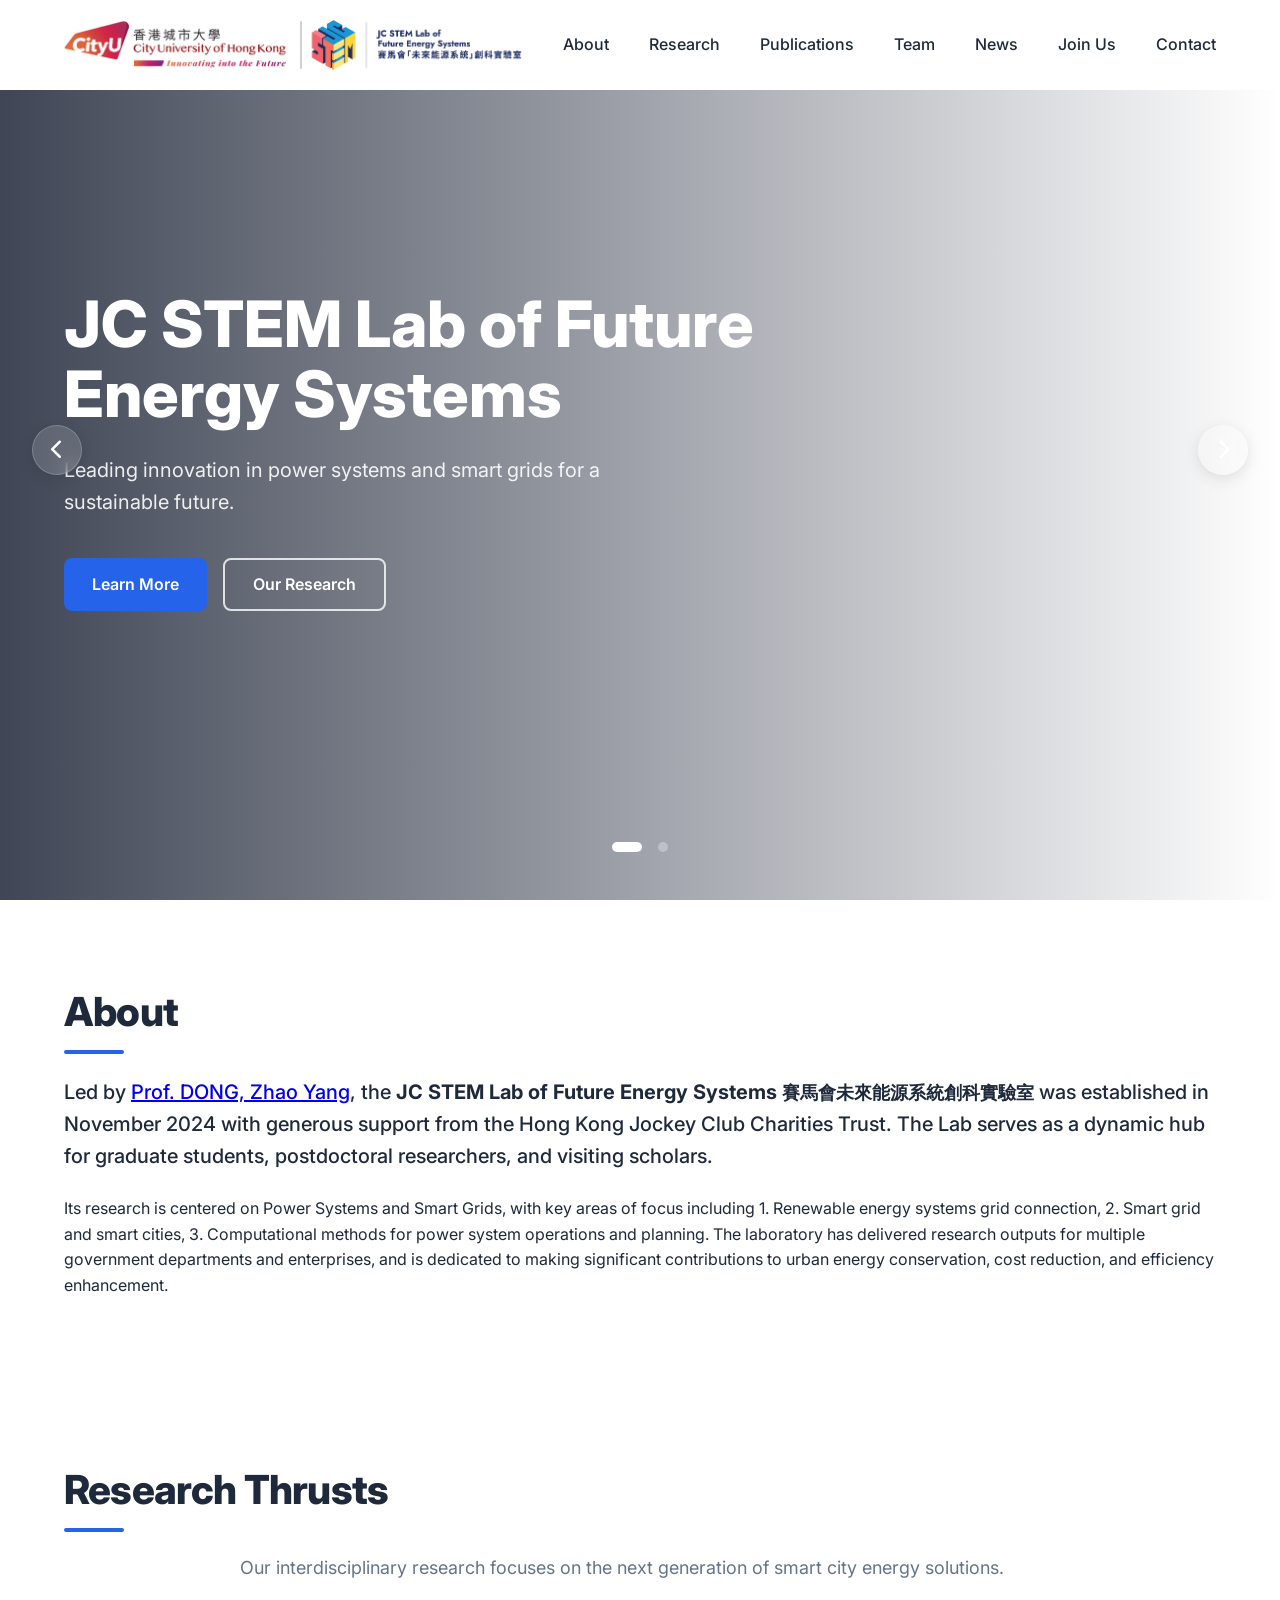
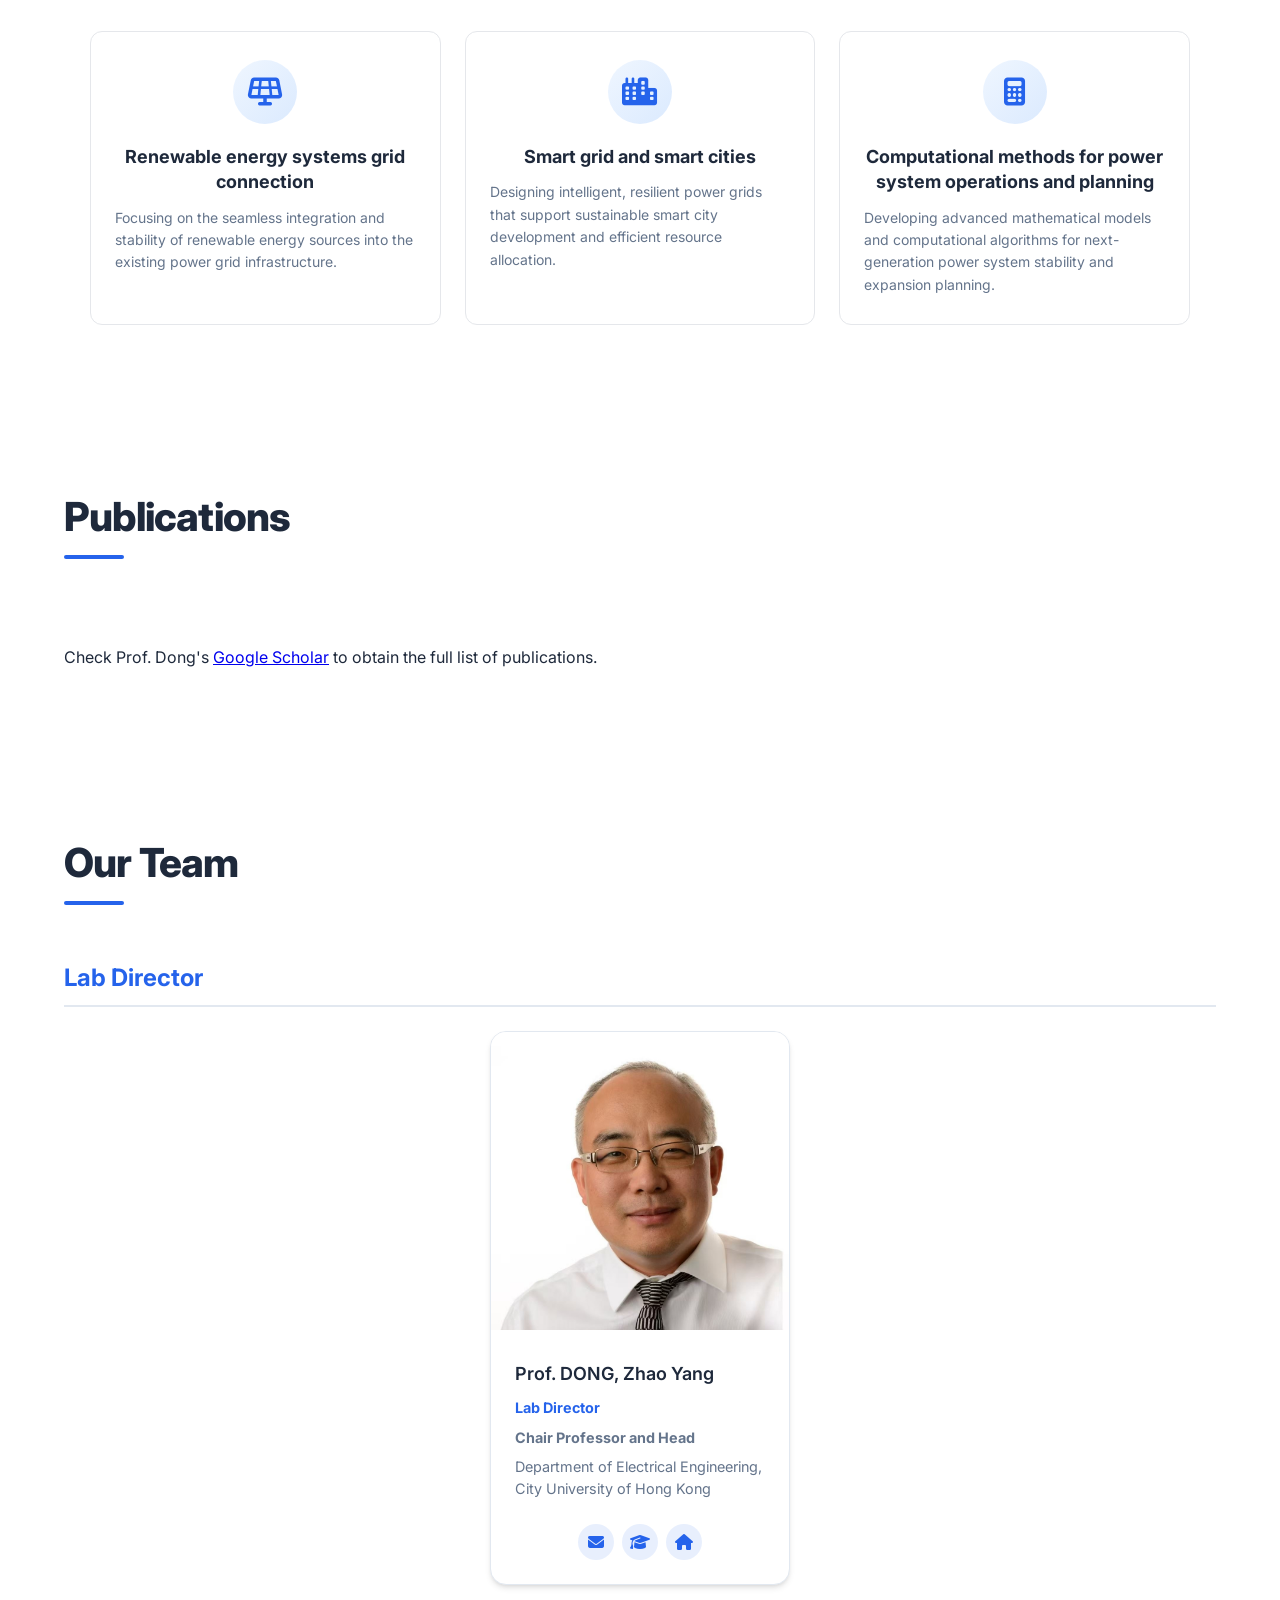
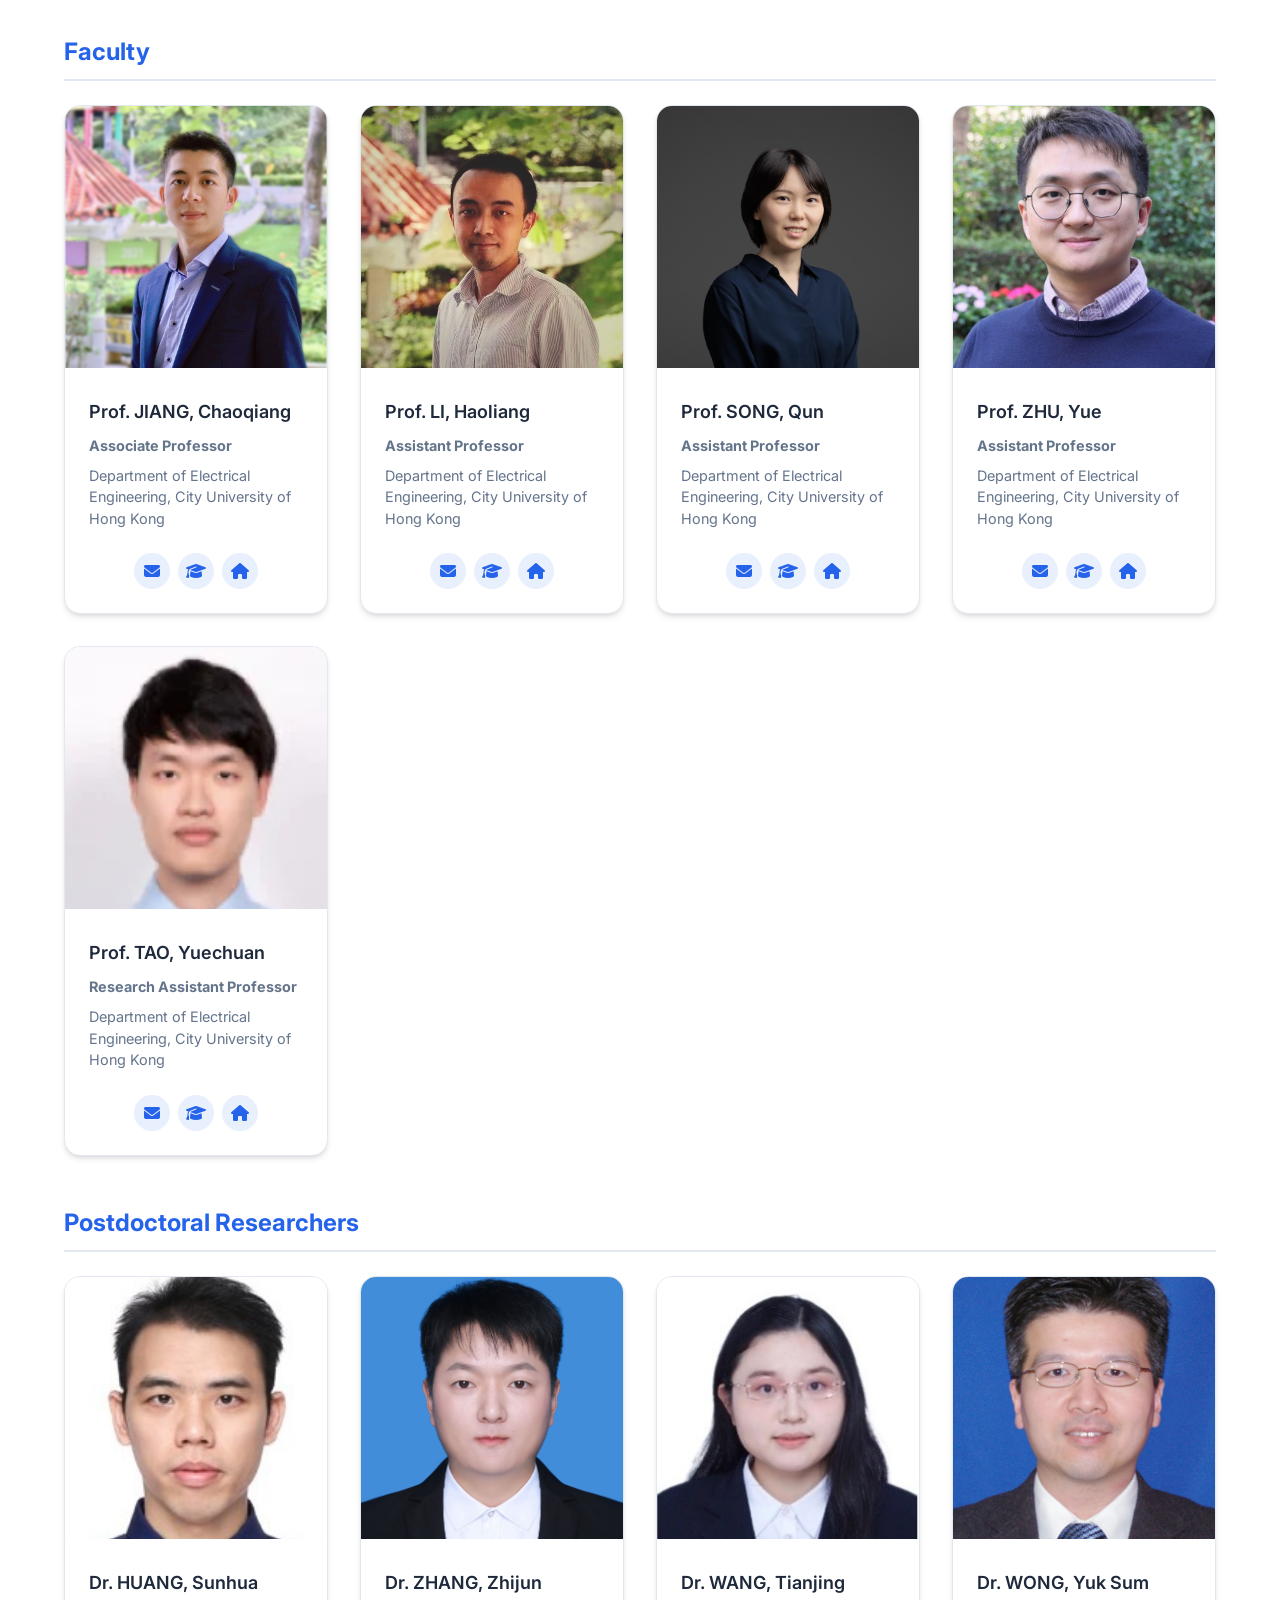
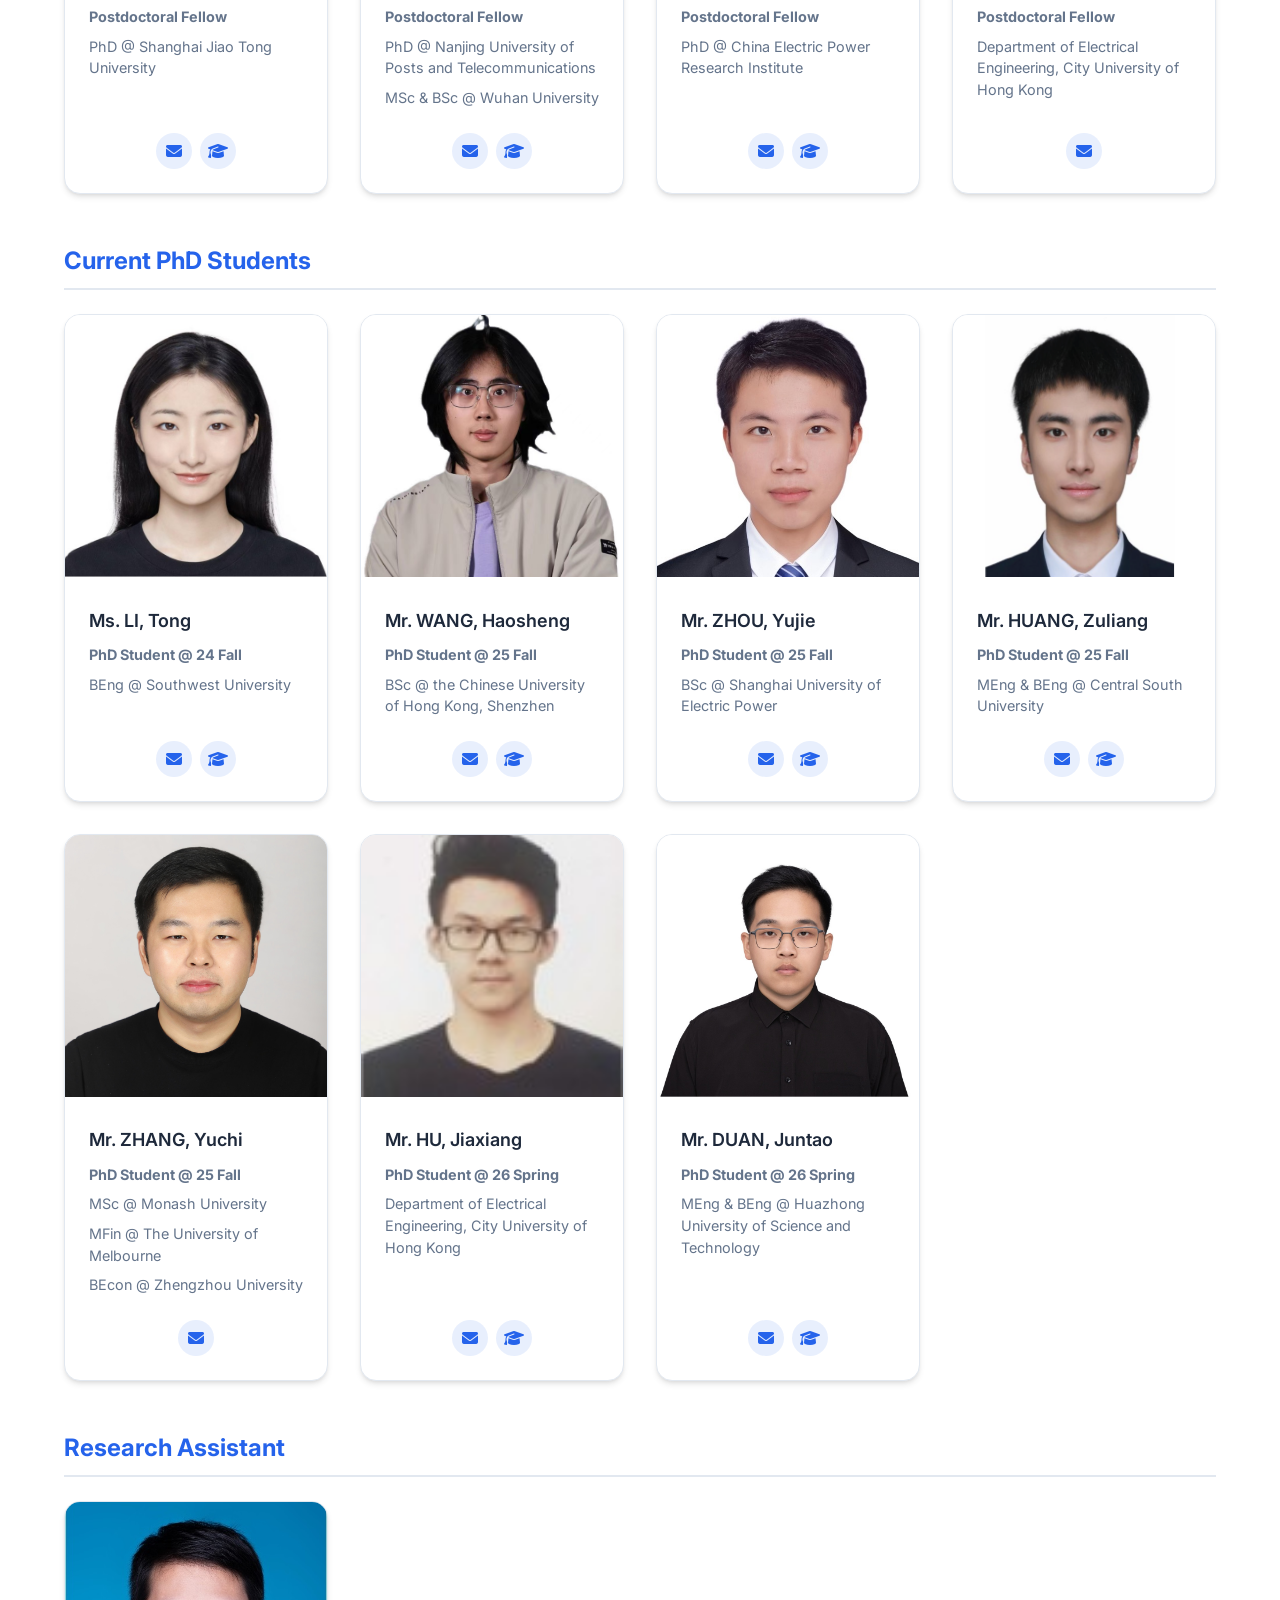
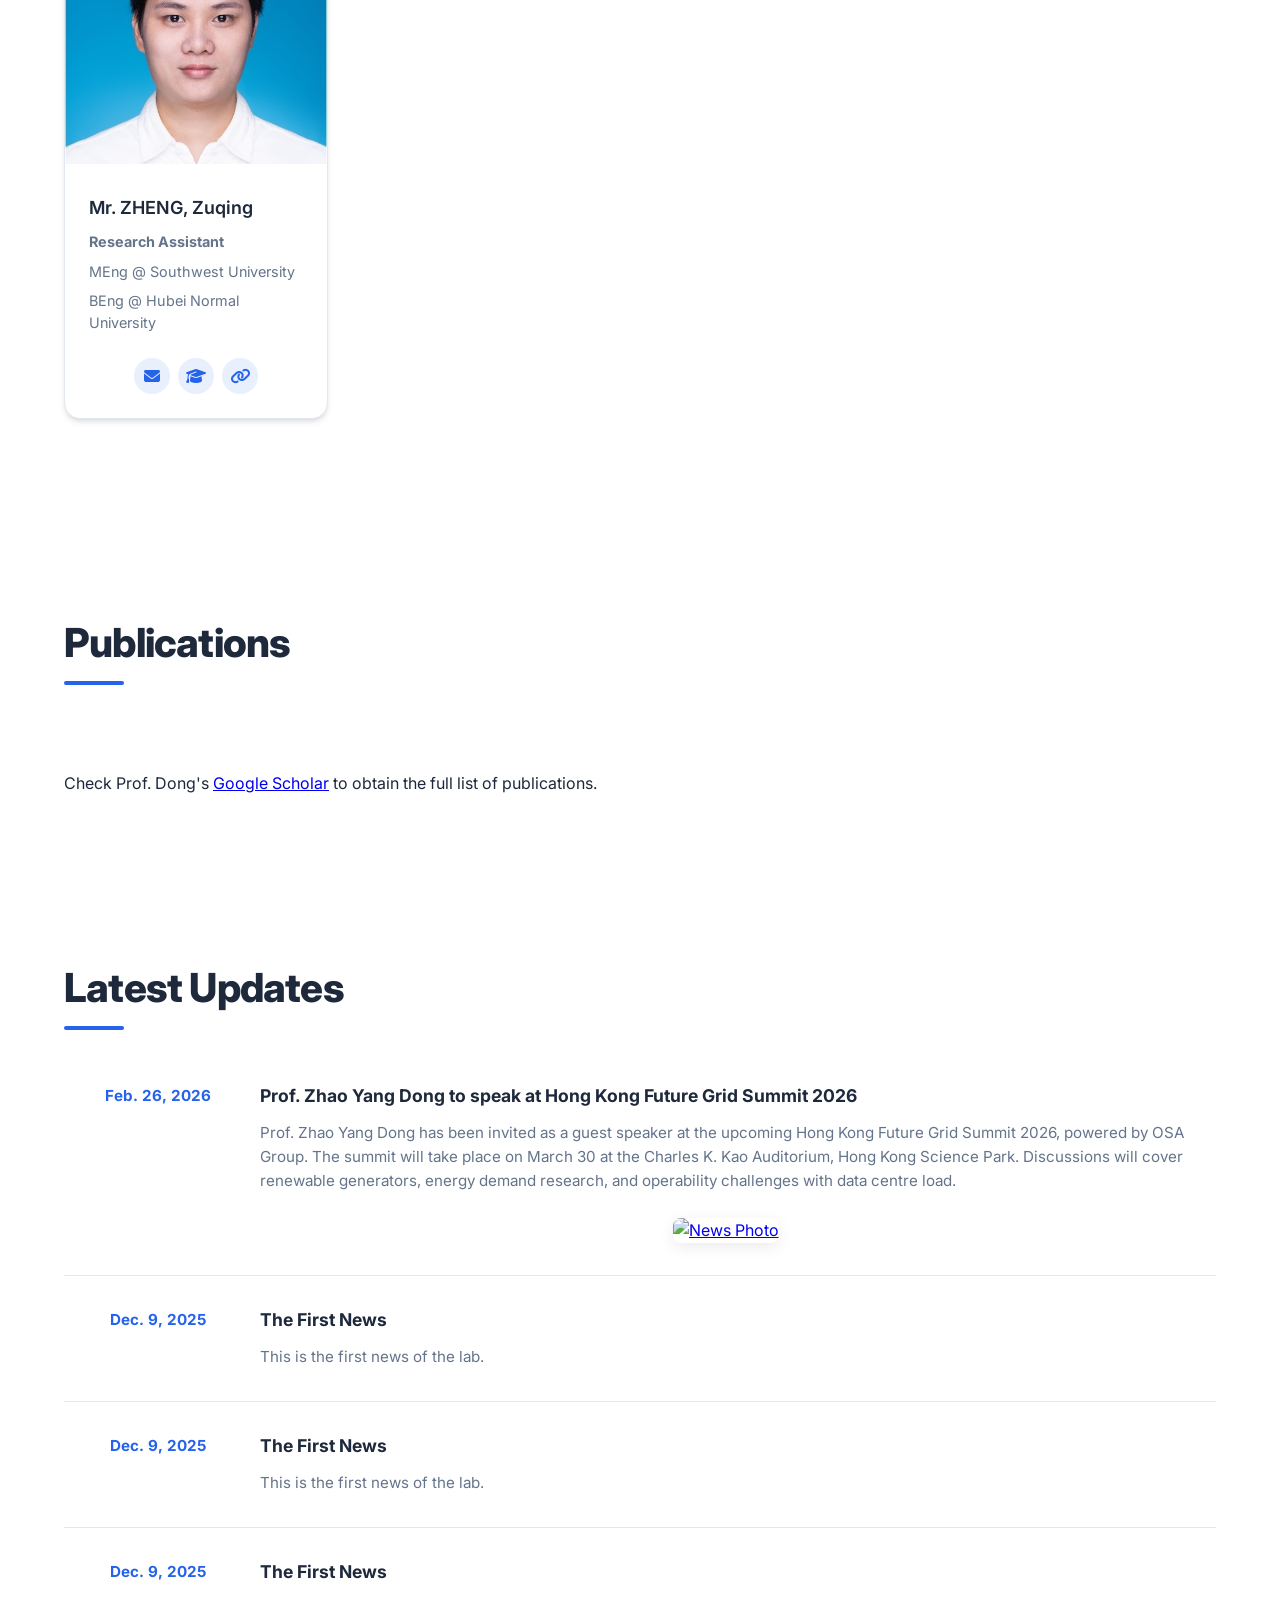
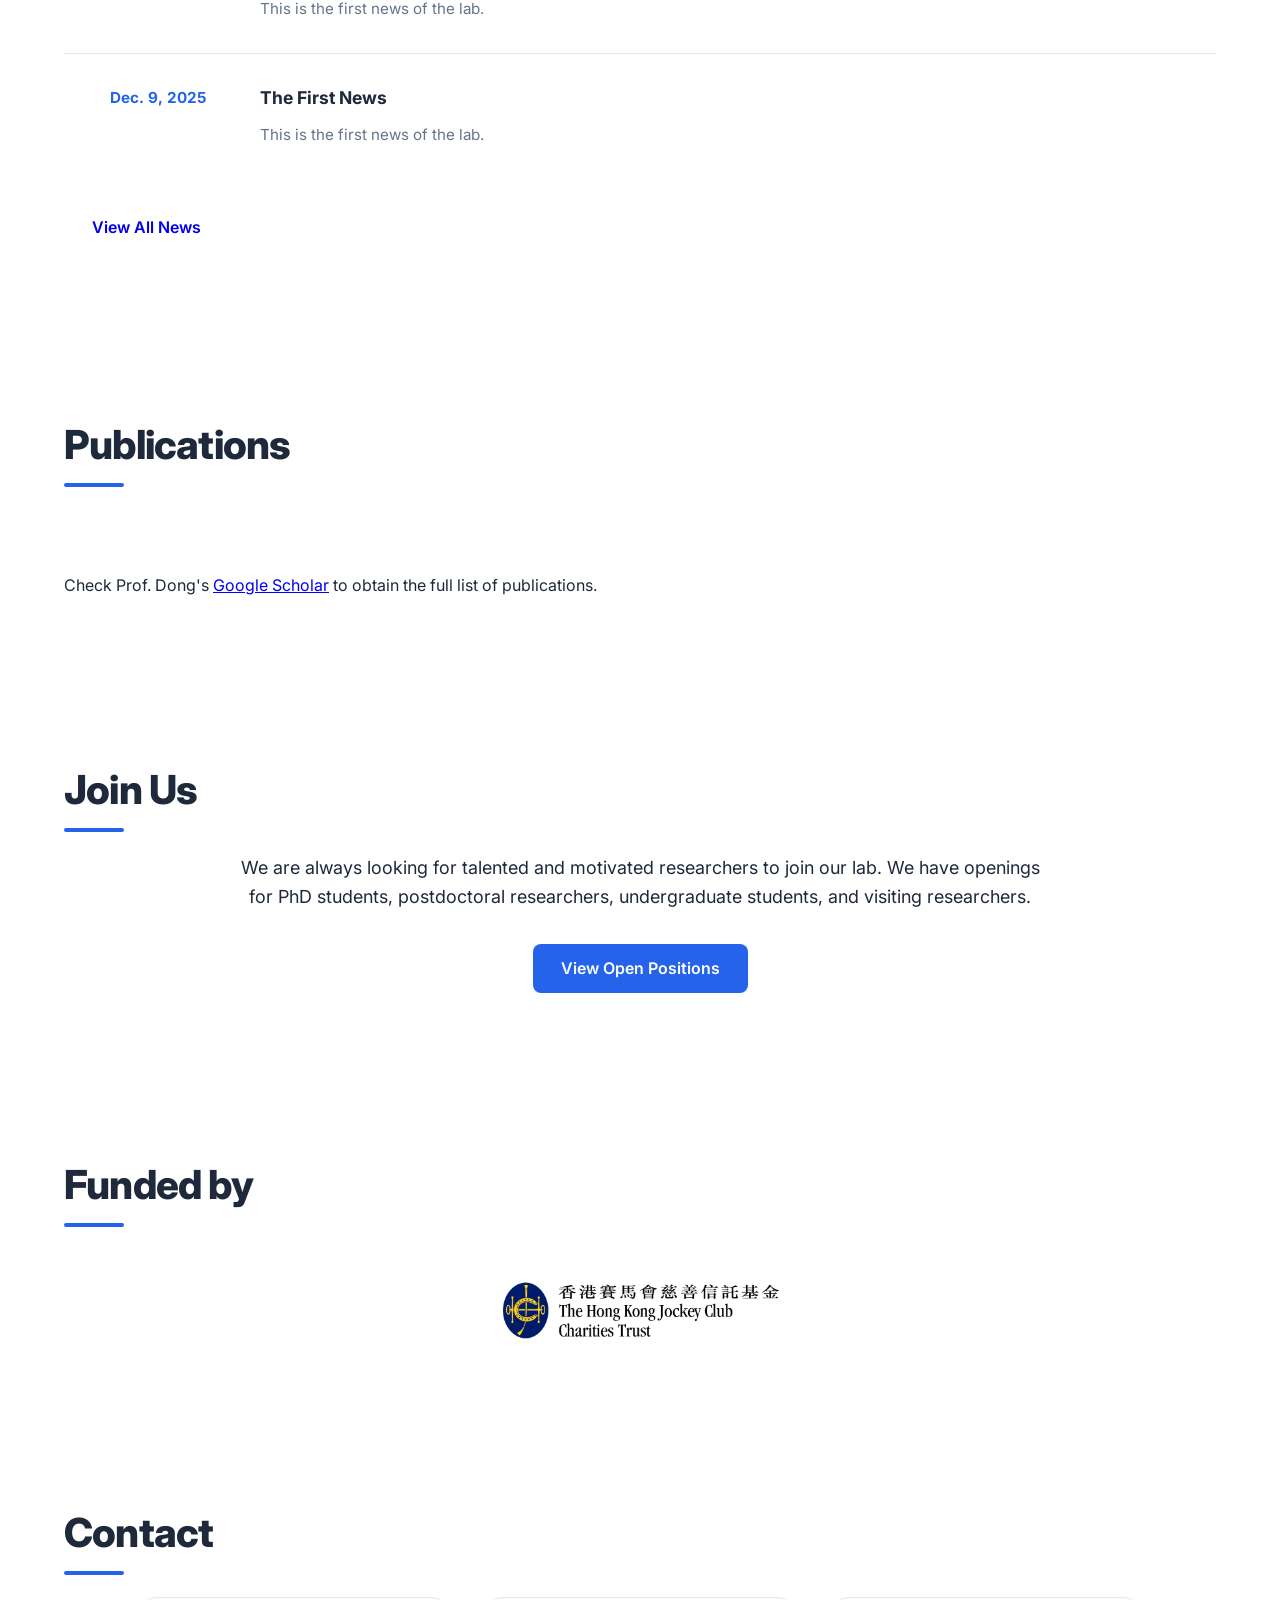
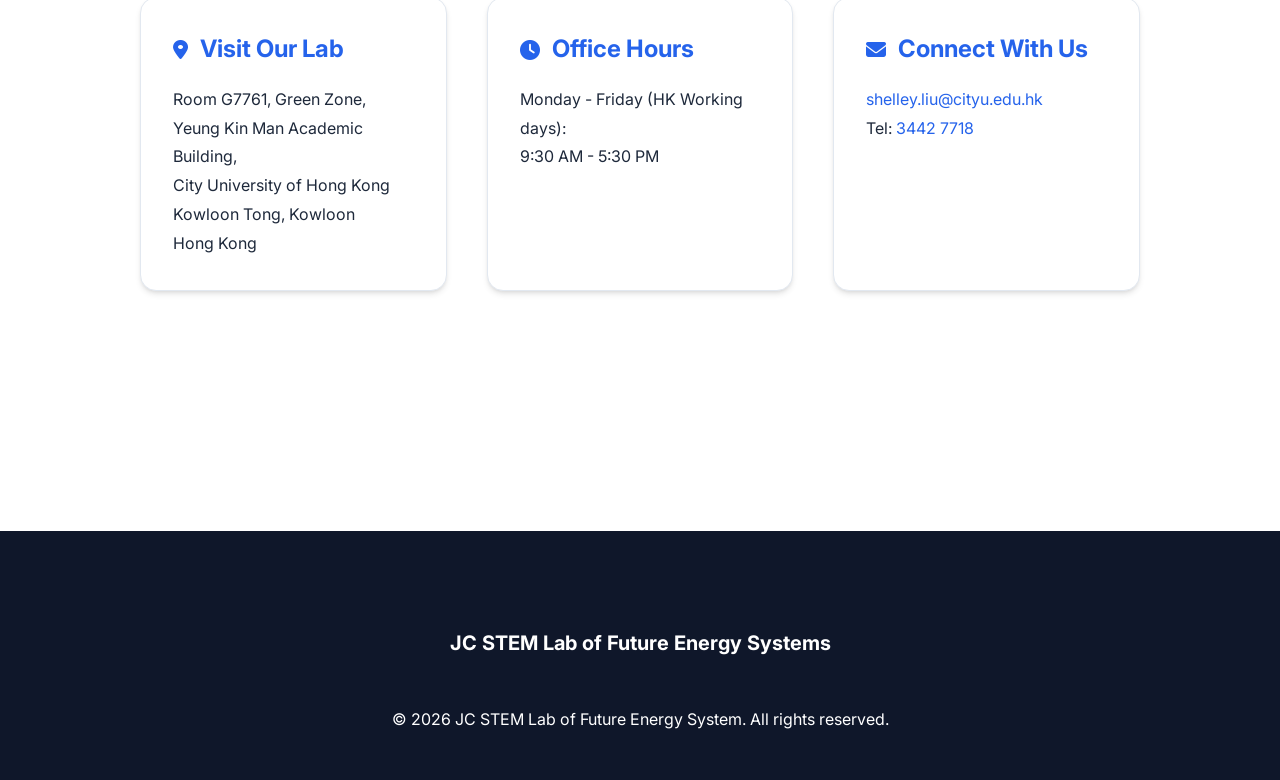
==== index.html @ 7770b5f4 "Remove CityU funding logo" ====
<!DOCTYPE html>
<html lang="en">

<head>
    <meta charset="UTF-8">
    <meta name="viewport" content="width=device-width, initial-scale=1.0">
    <title>JC STEM Lab of Future Energy Systems</title>
    <link rel="icon" type="image/png" href="/assets/favicon.png">
    <link rel="stylesheet" href="styles.css">
    <link rel="stylesheet" href="https://cdnjs.cloudflare.com/ajax/libs/font-awesome/6.4.0/css/all.min.css">
    <link href="https://fonts.googleapis.com/css2?family=Inter:wght@300;400;500;600;700&display=swap" rel="stylesheet">
</head>

<body>


    <nav id="main-nav">
        <div class="container nav-container">
            <div class="nav-brand">
                <a href="#about" class="logo-link">
                    <img src="assets/logo.png" alt="JC STEM Lab Logo" class="nav-logo-img">
                </a>
            </div>
            <div class="nav-menu">
                <ul class="nav-links">
                    <li><a href="#about" class="active">About</a></li>
                    <li><a href="#research">Research</a></li>
                    <li><a href="#publications">Publications</a></li>
                    <li><a href="#team">Team</a></li>
                    <li><a href="#latest-news">News</a></li>
                    <li><a href="#join-us">Join Us</a></li>
                    <li><a href="#contact">Contact</a></li>
                </ul>
            </div>
            <button class="mobile-toggle" aria-label="Toggle Navigation">
                <i class="fas fa-bars"></i>
            </button>
        </div>
    </nav>

    <main>
        <section id="hero">
            <div class="hero-slides">
                <div class="hero-slide active">
                    <div class="slide-bg" style="background-image: url('assets/slides/cityu.png');"></div>
                    <div class="hero-overlay"></div>
                    <div class="container hero-content">
                        <div class="hero-text">
                            <h1 class="hero-title">JC STEM Lab of Future Energy Systems</h1>
                            <p class="hero-subtitle">Leading innovation in power systems and smart grids for a
                                sustainable future.</p>
                            <div class="hero-actions">
                                <a href="#about" class="btn btn-primary">Learn More</a>
                                <a href="#research" class="btn btn-outline">Our Research</a>
                            </div>
                        </div>
                    </div>
                </div>
                <div class="hero-slide">
                    <div class="slide-bg" style="background-image: url('assets/slides/Prof-1.jpg');"></div>
                    <div class="hero-overlay"></div>
                    <div class="container hero-content">
                        <div class="hero-text">
                            <h1 class="hero-title">Shaping the Future of Smart Cities</h1>
                            <p class="hero-subtitle">Advanced research in System Stability, Reliability, and Energy
                                Market dynamics.</p>
                            <div class="hero-actions">
                                <a href="#team" class="btn btn-primary">Meet Our Team</a>
                                <a href="#publications" class="btn btn-outline">Publications</a>
                            </div>
                        </div>
                    </div>
                </div>
            </div>

            <button class="hero-prev" onclick="plusSlides(-1)"><i class="fas fa-chevron-left"></i></button>
            <button class="hero-next" onclick="plusSlides(1)"><i class="fas fa-chevron-right"></i></button>

            <div class="hero-controls">
                <div class="hero-dots">
                    <span class="hero-dot active" onclick="currentSlide(1)"></span>
                    <span class="hero-dot" onclick="currentSlide(2)"></span>
                </div>
            </div>
        </section>

        <section id="about" class="section">
            <div class="container">
                <div class="about-text">
                    <h2 class="section-title">About</h2>
                    <p class="about-lead">Led by <a href="https://www.cityu.edu.hk/stfprofile/zydong.htm">Prof. DONG,
                            Zhao Yang</a>, the <b>JC STEM Lab of Future Energy Systems <span
                                style="font-family: serif; font-size: 0.9em;">賽馬會未來能源系統創科實驗室</span></b> was established
                        in November 2024 with generous support from the Hong Kong Jockey Club Charities Trust. The Lab
                        serves as a dynamic hub for graduate students, postdoctoral researchers, and visiting scholars.
                    </p>
                    <p>Its research is centered on Power Systems and Smart Grids, with key areas of focus including 1.
                        Renewable energy systems grid connection, 2. Smart grid and smart cities, 3. Computational
                        methods for power system operations and planning. The laboratory has delivered research outputs
                        for multiple government departments and enterprises, and is dedicated to making significant
                        contributions to urban energy conservation, cost reduction, and efficiency enhancement. </p>
                </div>
            </div>
        </section>

        <section id="research" class="section bg-light">
            <div class="container">
                <div class="section-header text-center">
                    <h2 class="section-title">Research Thrusts</h2>
                    <p class="section-subtitle">Our interdisciplinary research focuses on the next generation of smart
                        city energy solutions.</p>
                </div>
                <div class="research-grid" id="research-areas-container">
                    <!-- Research areas will be dynamically loaded from research.json -->
                </div>
            </div>
        </section>

        <script>
            // Load research data from JSON with modern card design
            document.addEventListener('DOMContentLoaded', function () {
                fetch('data/research.json')
                    .then(response => response.json())
                    .then(data => {
                        const container = document.getElementById('research-areas-container');

                        const iconMap = {
                            "Renewable energy systems grid connection": "fas fa-solar-panel",
                            "Smart grid and smart cities": "fas fa-city",
                            "Computational methods for power system operations and planning": "fas fa-calculator"
                        };

                        const descriptions = {
                            "Renewable energy systems grid connection": "Focusing on the seamless integration and stability of renewable energy sources into the existing power grid infrastructure.",
                            "Smart grid and smart cities": "Designing intelligent, resilient power grids that support sustainable smart city development and efficient resource allocation.",
                            "Computational methods for power system operations and planning": "Developing advanced mathematical models and computational algorithms for next-generation power system stability and expansion planning."
                        };

                        Object.entries(data).forEach(([category, subcategories]) => {
                            const icon = iconMap[category] || 'fas fa-flask';
                            const description = descriptions[category] || '';
                            const card = document.createElement('div');
                            card.className = 'research-card';

                            card.innerHTML = `
                                <div class="card-icon-circle">
                                    <i class="${icon}"></i>
                                </div>
                                <h3 class="card-title">${category}</h3>
                                <p class="card-description">${description}</p>
                            `;

                            container.appendChild(card);
                        });
                    })
                    .catch(err => console.error('Error loading research:', err));
            });
        </script>

        <section id="publications" class="section">
            <div class="container publication-summary text-center">
                <h2 class="section-title">Publications</h2>
                <div class="pub-brief">
                    <p>Check Prof. Dong's <a href="https://scholar.google.com/citations?user=7FORgWsAAAAJ&hl=en"
                            target="_blank">Google Scholar</a> to obtain the full list of publications.</p>
                </div>
            </div>
        </section>

        <section id="team" class="section">
            <div class="container">
                <div class="team-info">
                    <h2 class="section-title">Our Team</h2>
                </div>
                <div id="team-members-container">
                    <!-- Team members will be loaded here -->
                </div>
            </div>
        </section>

        <script>
            // Helper function to process Chinese text
            function processChinese(text) {
                if (!text) return text;
                return text.replace(/([\u4e00-\u9fa5]+)/g, '<span class="chinese-text">$1</span>');
            }

            // Create team member card
            function createTeamMemberCard(member) {
                const memberCard = document.createElement('div');
                memberCard.className = 'team-member-card';
                const profileHref = `data/people/profile.html?id=${encodeURIComponent(member.id)}`;

                // Avatar
                const avatarLink = document.createElement('a');
                avatarLink.href = profileHref;
                avatarLink.setAttribute('aria-label', `View profile: ${member.title}`);
                const avatar = document.createElement('img');
                avatar.src = member.avatar;
                avatar.alt = member.title;
                avatar.loading = 'lazy';
                avatarLink.appendChild(avatar);
                memberCard.appendChild(avatarLink);

                // Content container
                const contentContainer = document.createElement('div');
                contentContainer.className = 'team-member-content';

                // Name
                const nameElement = document.createElement('h4');
                const processedTitle = processChinese(member.title);
                nameElement.innerHTML = `<a href="${profileHref}">${processedTitle}</a>`;
                contentContainer.appendChild(nameElement);

                // Role information
                if (member.role && member.role.length > 0) {
                    member.role.forEach((roleItem) => {
                        const roleElement = document.createElement('p');
                        const processedRoleText = processChinese(roleItem.text);
                        const isLabDirector = roleItem.text === 'Lab Director';

                        if (roleItem.highlighted) {
                            if (isLabDirector) {
                                roleElement.innerHTML = `<b style="color: var(--primary);">${processedRoleText}</b>`;
                            } else {
                                roleElement.innerHTML = `<b>${processedRoleText}</b>`;
                            }
                        } else {
                            roleElement.innerHTML = processedRoleText;
                        }
                        contentContainer.appendChild(roleElement);
                    });
                }

                // Social links
                if (member.socialLinks && member.socialLinks.length > 0) {
                    const linksContainer = document.createElement('div');
                    linksContainer.className = 'member-links';

                    member.socialLinks.forEach(link => {
                        const linkElement = document.createElement('a');
                        linkElement.href = link.url;
                        linkElement.title = link.title;
                        linkElement.innerHTML = `<i class="${link.icon}"></i>`;

                        if (link.url.startsWith('http')) {
                            linkElement.target = '_blank';
                            linkElement.rel = 'noopener noreferrer';
                        }

                        linksContainer.appendChild(linkElement);
                    });

                    contentContainer.appendChild(linksContainer);
                }

                memberCard.appendChild(contentContainer);

                // Make the whole card clickable (but don't hijack social icon clicks)
                memberCard.addEventListener('click', (e) => {
                    const socialLink = e.target && e.target.closest ? e.target.closest('.member-links a') : null;
                    const nameLink = e.target && e.target.closest ? e.target.closest('h4 a') : null;
                    const avatarA = e.target && e.target.closest ? e.target.closest('a') : null;
                    if (socialLink || nameLink || avatarA) return;
                    window.location.href = profileHref;
                });

                return memberCard;
            }

            // Load team members for homepage
            document.addEventListener('DOMContentLoaded', function () {
                fetch('data/team-members.json')
                    .then(response => {
                        if (!response.ok) {
                            throw new Error('Unable to load team members data');
                        }
                        return response.json();
                    })
                    .then(data => {
                        const container = document.getElementById('team-members-container');
                        if (!container) return;
                        container.innerHTML = '';

                        const meetOurTeam = (data.categories || []).find(c => c && c.name === 'Meet Our Team');
                        let subcategories = (meetOurTeam && meetOurTeam.subcategories) ? meetOurTeam.subcategories : [];

                        // Sort subcategories to put "Lab Director" first
                        subcategories.sort((a, b) => {
                            const order = {
                                'Lab Director': 1,  // First position
                                'Faculty': 2,
                                'Postdoctoral Researchers': 3,
                                'Current PhD Students': 4,
                                'Research Assistant': 5
                            };
                            const orderA = order[a.name] || 999;
                            const orderB = order[b.name] || 999;
                            return orderA - orderB;
                        });

                        subcategories.forEach(subcategory => {
                            if (!subcategory) return;
                            const members = Array.isArray(subcategory.members) ? subcategory.members : [];
                            if (members.length === 0) return;

                            // Sort by enrollment year (earlier year comes first: phd24 before phd25, etc.)
                            members.sort((a, b) => {
                                const getYear = (id) => {
                                    const match = id.match(/\d+/);
                                    return match ? parseInt(match[0]) : 999;
                                };
                                return getYear(a.id) - getYear(b.id);
                            });

                            // Create category title
                            const categoryTitle = document.createElement('h3');
                            categoryTitle.className = 'team-category-title';
                            categoryTitle.textContent = subcategory.name;
                            container.appendChild(categoryTitle);

                            // Create members grid for this category
                            const membersGrid = document.createElement('div');
                            membersGrid.className = 'team-members-grid';

                            // If Lab Director with single member, center it
                            if (subcategory.name === 'Lab Director' && members.length === 1) {
                                membersGrid.classList.add('lab-director-grid');
                            }

                            members.forEach(member => {
                                if (member) {
                                    membersGrid.appendChild(createTeamMemberCard(member));
                                }
                            });

                            container.appendChild(membersGrid);
                        });

                        if (container.children.length === 0) {
                            container.innerHTML = '<p style="color: var(--text-secondary); text-align: center;">No team members to display.</p>';
                        }
                    })
                    .catch(error => {
                        console.error('Error loading team members:', error);
                    });
            });
        </script>

        <section id="publications" class="section">
            <div class="container publication-summary text-center">
                <h2 class="section-title">Publications</h2>
                <div class="pub-brief">
                    <p>Check Prof. Dong's <a href="https://scholar.google.com/citations?user=7FORgWsAAAAJ&hl=en"
                            target="_blank">Google Scholar</a> to obtain the full list of publications.</p>
                </div>
            </div>
        </section>

        <section id="latest-news" class="section bg-light">
            <div class="container">
                <div class="section-header">
                    <h2 class="section-title">Latest Updates</h2>
                </div>
                <div id="news-container" class="news-modern-list">
                    <!-- News items will be dynamically loaded here from news.json -->
                </div>
                <div class="view-all-news text-center mt-4">
                    <a href="pages/all-news.html" class="btn btn-outline-dark">View All News</a>
                </div>
            </div>
        </section>

        <section id="publications" class="section">
            <div class="container publication-summary text-center">
                <h2 class="section-title">Publications</h2>
                <div class="pub-brief">
                    <p>Check Prof. Dong's <a href="https://scholar.google.com/citations?user=7FORgWsAAAAJ&hl=en"
                            target="_blank">Google Scholar</a> to obtain the full list of publications.</p>
                </div>
            </div>
        </section>

        <section id="join-us" class="section bg-light">
            <div class="container">
                <h2 class="section-title">Join Us</h2>
                <p
                    style="font-size: 1.125rem; color: var(--text-primary); text-align: center; max-width: 800px; margin: 0 auto 2rem;">
                    We are always looking for talented and motivated researchers to join our lab. We have openings for
                    PhD students, postdoctoral researchers, undergraduate students, and visiting researchers.
                </p>
                <div style="text-align: center;">
                    <a href="#" class="btn btn-primary">View Open Positions</a>
                </div>
            </div>
        </section>

        <section id="funded-by" class="section bg-light">
            <div class="container">
                <h2 class="section-title">Funded by</h2>
                <div class="funding-logos">
                    <img src="assets/sponsor/JC.png" alt="Hong Kong Jockey Club" class="funding-logo">
                </div>
            </div>
        </section>

        <section id="contact" class="section">
            <div class="container">
                <h2 class="section-title">Contact</h2>
                <div class="contact-content">
                    <div class="contact-section">
                        <h3><i class="fas fa-map-marker-alt"></i> Visit Our Lab</h3>
                        <p>
                            Room G7761, Green Zone,<br>
                            Yeung Kin Man Academic Building,<br>
                            City University of Hong Kong<br>
                            Kowloon Tong, Kowloon<br>
                            Hong Kong
                        </p>
                    </div>
                    <div class="contact-section">
                        <h3><i class="fas fa-clock"></i> Office Hours</h3>
                        <p>
                            Monday - Friday (HK Working days):<br>
                            9:30 AM - 5:30 PM
                        </p>
                    </div>
                    <div class="contact-section">
                        <h3><i class="fas fa-envelope"></i> Connect With Us</h3>
                        <p>
                            <a href="mailto:shelley.liu@cityu.edu.hk">shelley.liu@cityu.edu.hk</a><br>
                            Tel: <a href="tel:+85234427718">3442 7718</a>
                        </p>
                    </div>
                </div>
            </div>
        </section>

        <section id="visitors" class="section">
            <div class="container">
                <div class="globe-container shadow rounded">
                    <script type="text/javascript" id="clstr_globe"
                        src="//clustrmaps.com/globe.js?d=HpSbav9lXBG3sLnfRtwdw0R3n9GyHPV-KBoGVoMnwsE"></script>
                </div>
            </div>
        </section>
    </main>

    <footer class="site-footer">
        <div class="container footer-content">
            <div class="footer-brand">
                <h3>JC STEM Lab of Future Energy Systems</h3>
            </div>
            <p class="copyright">&copy; <span id="copyright-year"></span> JC STEM Lab of Future Energy System. All
                rights reserved.</p>
        </div>
    </footer>

    <script>
        // Set copyright year
        document.getElementById('copyright-year').textContent = new Date().getFullYear();
    </script>
    <script src="script.js"></script>
    <script>
        // 增强平滑滚动效果
        document.querySelectorAll('nav a[href^="#"]').forEach(anchor => {
            anchor.addEventListener('click', function (e) {
                e.preventDefault();

                const targetId = this.getAttribute('href');
                const targetElement = document.querySelector(targetId);

                if (targetElement) {
                    // 计算导航栏高度，以便滚动到正确位置
                    const navHeight = document.querySelector('nav').offsetHeight;

                    // 获取目标元素的位置
                    const targetPosition = targetElement.getBoundingClientRect().top + window.scrollY;

                    // 滚动到目标位置，减去导航栏高度和小偏移量来优化显示
                    window.scrollTo({
                        top: targetPosition - navHeight - 20,
                        behavior: 'smooth'
                    });

                    // 更新URL中的锚点(可选)
                    history.pushState(null, null, targetId);
                }
            });
        });

        // Mobile navigation horizontal scroll handling
        document.addEventListener('DOMContentLoaded', function () {
            // Make all links open in a new tab
            document.querySelectorAll('a').forEach(link => {
                // Skip navigation links that are meant for scrolling within the page
                // Also skip the "View All News" link
                const href = link.getAttribute('href');
                if (href && (href.startsWith('#') || href === 'pages/all-news.html' || link.textContent.trim() === 'View All News')) {
                    // For these specific links, ensure they open in the same tab
                    link.setAttribute('target', '_self');
                } else {
                    link.setAttribute('target', '_blank');
                    link.setAttribute('rel', 'noopener noreferrer');
                }
            });

            const navLinks = document.querySelector('.nav-links');
            if (navLinks) {
                // Check if scrollable
                const checkScrollable = () => {
                    const isScrollable = navLinks.scrollWidth > navLinks.clientWidth;
                    document.querySelector('nav .container').classList.toggle('has-scroll', isScrollable);
                };

                // Check on load and resize
                checkScrollable();
                window.addEventListener('resize', checkScrollable);

                // Scroll to active link
                const activeLink = navLinks.querySelector('a.active');
                if (activeLink) {
                    const activeLi = activeLink.closest('li');
                    if (activeLi) {
                        setTimeout(() => {
                            // Center the active link
                            const scrollPos = activeLi.offsetLeft - (navLinks.clientWidth / 2) + (activeLi.offsetWidth / 2);
                            navLinks.scrollLeft = Math.max(0, scrollPos);
                        }, 100);
                    }
                }
            }
        });
    </script>
</body>

</html>
---- styles.css ----
:root {
    /* Theme tokens (Modern Lab Aesthetic) */
    --primary: #2563eb;
    --primary-light: #60a5fa;
    --primary-dark: #1e40af;
    --primary-rgb: 37, 99, 235;

    --surface: #ffffff;
    --surface-glass: rgba(255, 255, 255, 0.7);
    --surface-dark: #0f172a;

    --text-primary: #1e293b;
    --text-secondary: #64748b;
    --text-muted: #94a3b8;

    --glass-blur: 16px;
    --glass-border: rgba(255, 255, 255, 0.125);
    --glass-shadow: 0 8px 32px 0 rgba(31, 38, 135, 0.07);

    --shadow-sm: 0 1px 3px 0 rgb(0 0 0 / 0.1), 0 1px 2px -1px rgb(0 0 0 / 0.1);
    --shadow-md: 0 4px 6px -1px rgb(0 0 0 / 0.1), 0 2px 4px -2px rgb(0 0 0 / 0.1);
    --shadow-lg: 0 10px 15px -3px rgb(0 0 0 / 0.1), 0 4px 6px -4px rgb(0 0 0 / 0.1);
    --shadow-xl: 0 20px 25px -5px rgb(0 0 0 / 0.1), 0 8px 10px -6px rgb(0 0 0 / 0.1);

    --section-padding: 5rem 0;
    --container-width: 1200px;
    --ease-out-expo: cubic-bezier(0.16, 1, 0.3, 1);
    --transition-base: all 0.4s var(--ease-out-expo);

    /* Legacy mapping for script elements */
    --primary-color: var(--primary);
    --secondary-color: #f8fafc;
    --border-color: #e2e8f0;
}

* {
    margin: 0;
    padding: 0;
    box-sizing: border-box;
    font-family: 'Inter', sans-serif;
}

body {
    background-color: var(--surface);
    color: var(--text-primary);
    line-height: 1.6;
    overflow-x: hidden;
    -webkit-font-smoothing: antialiased;
}

.chinese-text {
    font-family: "楷体", KaiTi, "华文楷体", "STKaiti", serif;
}

html {
    scroll-behavior: smooth;
}

.container {
    max-width: var(--container-width);
    margin: 0 auto;
    padding: 0 1.5rem;
    width: 100%;
}

.section {
    padding: var(--section-padding);
}

.section-title {
    font-size: 2.5rem;
    font-weight: 800;
    margin-bottom: 2rem;
    letter-spacing: -0.02em;
    position: relative;
    display: inline-block;
}

.section-title::after {
    content: '';
    position: absolute;
    bottom: -10px;
    left: 0;
    width: 60px;
    height: 4px;
    background: var(--primary);
    border-radius: 2px;
}

.section-subtitle {
    font-size: 1.125rem;
    color: var(--text-secondary);
    max-width: 800px;
    margin: 0 auto 2rem;
}

/* Buttons */
.btn {
    display: inline-flex;
    align-items: center;
    justify-content: center;
    padding: 0.75rem 1.75rem;
    border-radius: 8px;
    font-weight: 600;
    transition: var(--transition-base);
    cursor: pointer;
    gap: 0.5rem;
    text-decoration: none;
}

.btn-primary {
    background: var(--primary);
    color: white;
}

.btn-primary:hover {
    background: var(--primary-dark);
    transform: translateY(-2px);
    box-shadow: 0 4px 12px rgba(var(--primary-rgb), 0.25);
}

.btn-outline {
    border: 2px solid rgba(255, 255, 255, 0.8);
    color: white;
}

.btn-outline:hover {
    background: rgba(255, 255, 255, 0.1);
    transform: translateY(-2px);
}

/* Navigation */
nav {
    position: fixed;
    top: 0;
    left: 0;
    width: 100%;
    z-index: 1000;
    padding: 1.25rem 0;
    transition: var(--transition-base);
    background: #ffffff;
}

nav.scrolled {
    padding: 0.75rem 0;
    background: #ffffff;
    backdrop-filter: blur(var(--glass-blur));
    -webkit-backdrop-filter: blur(var(--glass-blur));
    border-bottom: 1px solid var(--border-color);
    box-shadow: var(--glass-shadow);
}

.nav-container {
    display: flex;
    justify-content: space-between;
    align-items: center;
}

.nav-brand .logo-link {
    display: flex;
    align-items: center;
    text-decoration: none;
}

.nav-logo-img {
    height: 50px;
    width: auto;
    object-fit: contain;
}

.logo-text {
    font-weight: 700;
    font-size: 1.125rem;
    color: var(--text-primary);
    white-space: nowrap;
}

.nav-links {
    display: flex;
    list-style: none;
    gap: 2.5rem;
}

.nav-links a {
    color: var(--text-primary);
    text-decoration: none;
    font-weight: 500;
    transition: var(--transition-base);
    position: relative;
    padding: 0.5rem 0;
}

.nav-links a:hover,
.nav-links a.active {
    color: var(--primary);
}

.nav-links a::after {
    content: '';
    position: absolute;
    bottom: 0;
    left: 0;
    width: 0;
    height: 2px;
    background: var(--primary);
    transition: var(--transition-base);
}

.nav-links a:hover::after,
.nav-links a.active::after {
    width: 100%;
}

.mobile-toggle {
    display: none;
    background: none;
    border: none;
    font-size: 1.5rem;
    cursor: pointer;
}

/* Hero Section */
#hero {
    height: 100vh;
    width: 100%;
    position: relative;
    overflow: hidden;
    color: white;
}

.hero-slide {
    position: absolute;
    width: 100%;
    height: 100%;
    opacity: 0;
    transition: opacity 1s var(--ease-out-expo);
    display: flex;
    align-items: center;
    z-index: 1;
}

.hero-slide.active {
    opacity: 1;
    z-index: 2;
}

.slide-bg {
    position: absolute;
    width: 100%;
    height: 100%;
    background-size: cover;
    background-position: center;
    transform: scale(1.1);
    transition: transform 6s linear;
}

.hero-slide.active .slide-bg {
    transform: scale(1);
}

.hero-overlay {
    position: absolute;
    width: 100%;
    height: 100%;
    background: linear-gradient(to right, rgba(15, 23, 42, 0.8) 0%, rgba(15, 23, 42, 0.4) 50%, transparent 100%);
}

.hero-content {
    position: relative;
    z-index: 3;
}

.hero-text {
    max-width: 800px;
    transform: translateY(30px);
    opacity: 0;
    transition: all 1s var(--ease-out-expo) 0.3s;
}

.hero-slide.active .hero-text {
    transform: translateY(0);
    opacity: 1;
}

.hero-title {
    font-size: clamp(2.5rem, 5vw, 4.5rem);
    font-weight: 800;
    line-height: 1.1;
    margin-bottom: 1.5rem;
}

.hero-subtitle {
    font-size: 1.25rem;
    opacity: 0.9;
    margin-bottom: 2.5rem;
    max-width: 600px;
}

.hero-actions {
    display: flex;
    gap: 1rem;
    flex-wrap: wrap;
}

.hero-prev,
.hero-next {
    position: absolute;
    top: 50%;
    transform: translateY(-50%);
    width: 50px;
    height: 50px;
    border-radius: 50%;
    background: rgba(255, 255, 255, 0.15);
    backdrop-filter: blur(10px);
    border: 1px solid rgba(255, 255, 255, 0.2);
    color: white;
    font-size: 1.25rem;
    cursor: pointer;
    transition: all 0.3s ease;
    display: flex;
    align-items: center;
    justify-content: center;
    box-shadow: 0 4px 15px rgba(0, 0, 0, 0.1);
    z-index: 10;
}

.hero-prev {
    left: 2rem;
}

.hero-next {
    right: 2rem;
}

.hero-prev:hover,
.hero-next:hover {
    background: rgba(255, 255, 255, 0.25);
    border-color: rgba(255, 255, 255, 0.4);
    transform: translateY(-50%) scale(1.1);
    box-shadow: 0 6px 20px rgba(0, 0, 0, 0.2);
}

.hero-prev:active,
.hero-next:active {
    transform: translateY(-50%) scale(0.95);
}

.hero-controls {
    position: absolute;
    bottom: 3rem;
    width: 100%;
    display: flex;
    justify-content: center;
    z-index: 10;
}

.hero-dots {
    display: flex;
    gap: 1rem;
}

.hero-dot {
    width: 10px;
    height: 10px;
    border-radius: 50%;
    background: rgba(255, 255, 255, 0.3);
    cursor: pointer;
    transition: var(--transition-base);
}

.hero-dot.active {
    background: white;
    width: 30px;
    border-radius: 5px;
}

/* About Section */
.about-grid {
    display: grid;
    grid-template-columns: 1.2fr 0.8fr;
    gap: 4rem;
    align-items: center;
}

.about-lead {
    font-size: 1.25rem;
    color: var(--text-primary);
    font-weight: 500;
    margin-bottom: 1.5rem;
}

.about-highlights {
    display: flex;
    flex-direction: column;
    gap: 2.5rem;
    justify-content: center;
}

.highlight-item {
    display: flex;
    flex-direction: column;
    gap: 0.5rem;
}

.highlight-count {
    font-size: 2.5rem;
    font-weight: 800;
    color: var(--primary);
    line-height: 1;
}

.highlight-label {
    font-size: 0.75rem;
    color: var(--text-secondary);
    text-transform: uppercase;
    font-weight: 600;
    letter-spacing: 0.05em;
    line-height: 1.4;
}

/* Research Section */
.research-grid {
    display: grid;
    grid-template-columns: repeat(auto-fit, minmax(300px, 1fr));
    gap: 1.5rem;
    margin-top: 3rem;
    justify-content: center;
    max-width: 1100px;
    margin-left: auto;
    margin-right: auto;
}

.research-card {
    background: var(--surface);
    border-radius: 12px;
    padding: 1.75rem 1.5rem;
    border: 1px solid #e5e7eb;
    display: flex;
    flex-direction: column;
    align-items: center;
    height: 100%;
    transition: all 0.3s ease;
}

.research-card:hover {
    border-color: #d1d5db;
    box-shadow: 0 4px 12px rgba(0, 0, 0, 0.08);
}

.card-icon-circle {
    width: 64px;
    height: 64px;
    border-radius: 50%;
    background: linear-gradient(135deg, #eff6ff 0%, #dbeafe 100%);
    display: flex;
    align-items: center;
    justify-content: center;
    margin-bottom: 1.25rem;
}

.card-icon-circle i {
    font-size: 1.75rem;
    color: var(--primary);
}

.card-title {
    font-size: 1.125rem;
    font-weight: 700;
    color: var(--text-primary);
    margin-bottom: 0.75rem;
    line-height: 1.4;
    text-align: center;
    width: 100%;
}

.card-description {
    font-size: 0.875rem;
    color: var(--text-secondary);
    line-height: 1.6;
    margin: 0;
    text-align: left;
    width: 100%;
}

/* Team Section */
.team-preview {
    display: grid;
    grid-template-columns: 1.2fr 0.8fr;
    gap: 4rem;
    align-items: center;
}

.team-categories {
    list-style: none;
    margin: 2rem 0;
    display: flex;
    flex-direction: column;
    gap: 1rem;
}

.team-categories li {
    display: flex;
    align-items: center;
    gap: 1rem;
    font-weight: 600;
}

.team-categories i {
    color: var(--primary);
}

.team-category-title {
    font-size: 1.5rem;
    font-weight: 700;
    color: var(--primary);
    margin-top: 3rem;
    margin-bottom: 1.5rem;
    padding-bottom: 0.5rem;
    border-bottom: 2px solid var(--border-color);
}

.team-category-title:first-child {
    margin-top: 2rem;
}

.team-members-grid {
    display: grid;
    grid-template-columns: repeat(auto-fill, minmax(250px, 1fr));
    gap: 2rem;
    margin-bottom: 2rem;
}

.team-members-grid.lab-director-grid {
    grid-template-columns: 1fr;
    justify-items: center;
    max-width: 300px;
    margin-left: auto;
    margin-right: auto;
}

.team-member-card {
    display: flex;
    flex-direction: column;
    background: var(--surface);
    border-radius: 16px;
    overflow: hidden;
    box-shadow: var(--shadow-md);
    transition: all 0.3s ease;
    border: 1px solid var(--border-color);
    height: 100%;
}

.team-member-card:hover {
    transform: translateY(-8px);
    box-shadow: var(--shadow-xl);
    border-color: var(--primary-light);
}

.team-member-card img {
    width: 100%;
    aspect-ratio: 1/1;
    object-fit: cover;
    height: auto;
}

.team-member-card .team-member-content {
    padding: 1.5rem;
    display: flex;
    flex-direction: column;
    flex: 1;
}

.team-member-card h4 {
    font-size: 1.125rem;
    font-weight: 600;
    margin: 0 0 0.75rem 0;
    color: var(--text-primary);
    line-height: 1.3;
}

.team-member-card h4 a {
    color: var(--text-primary);
    text-decoration: none;
    transition: color 0.3s;
}

.team-member-card h4 a:hover {
    color: var(--primary);
    text-decoration: underline;
}

.team-member-card p {
    font-size: 0.9rem;
    color: var(--text-secondary);
    margin: 0 0 0.5rem 0;
    line-height: 1.5;
}

.team-member-card .member-links {
    display: flex;
    gap: 0.5rem;
    margin-top: auto;
    padding-top: 1rem;
    justify-content: center;
}

.team-member-card .member-links a {
    display: flex;
    align-items: center;
    justify-content: center;
    width: 36px;
    height: 36px;
    border-radius: 50%;
    background: rgba(var(--primary-rgb), 0.1);
    color: var(--primary);
    text-decoration: none;
    transition: all 0.3s ease;
}

.team-member-card .member-links a:hover {
    background: var(--primary);
    color: white;
    transform: scale(1.1);
}

/* Contact Section */
.contact-content {
    display: grid;
    grid-template-columns: repeat(auto-fit, minmax(280px, 1fr));
    gap: 2.5rem;
    max-width: 1000px;
    margin: 0 auto;
}

.contact-section {
    background: var(--surface);
    padding: 2rem;
    border-radius: 16px;
    box-shadow: var(--shadow-md);
    border: 1px solid var(--border-color);
    transition: all 0.3s ease;
}

.contact-section:hover {
    transform: translateY(-4px);
    box-shadow: var(--shadow-lg);
    border-color: var(--primary-light);
}

.contact-section h3 {
    font-size: 1.5rem;
    font-weight: 700;
    color: var(--primary);
    margin-bottom: 1rem;
    display: flex;
    align-items: center;
    gap: 0.75rem;
}

.contact-section h3 i {
    font-size: 1.25rem;
}

.contact-section p {
    font-size: 1rem;
    color: var(--text-primary);
    line-height: 1.8;
    margin: 0;
}

.contact-section a {
    color: var(--primary);
    text-decoration: none;
    transition: color 0.3s ease;
}

.contact-section a:hover {
    color: var(--primary-dark);
    text-decoration: underline;
}

/* News Section */
.news-modern-list {
    display: flex;
    flex-direction: column;
    gap: 0;
}

.news-item {
    background: transparent;
    border-radius: 0;
    padding: 2rem 1.5rem;
    display: grid;
    grid-template-columns: 140px 1fr;
    gap: 2rem;
    border: none;
    border-bottom: 1px solid var(--border-color);
    transition: background-color 0.3s ease;
}

.news-item:last-child {
    border-bottom: none;
}

.news-item:hover {
    background-color: rgba(var(--primary-rgb), 0.04);
    border-radius: 8px;
    border-bottom-color: transparent;
}

.news-date {
    display: flex;
    align-items: flex-start;
    justify-content: center;
}

.year-highlight {
    background: transparent;
    color: var(--primary);
    padding: 0;
    border-radius: 0;
    text-align: center;
    font-weight: 700;
    font-size: 0.95rem;
    width: auto;
}

.news-content h3 {
    margin-top: 0;
    font-size: 1.1rem;
    font-weight: 700;
    color: var(--text-primary);
    margin-bottom: 0.75rem;
    line-height: 1.4;
}

.news-content p {
    font-size: 0.95rem;
    color: var(--text-secondary);
    line-height: 1.6;
    margin: 0;
}

.news-gallery {
    display: flex;
    flex-wrap: wrap;
    justify-content: center;
    align-items: center;
    gap: 1rem;
    margin-top: 1.5rem;
}

.news-gallery-item {
    display: block;
    border-radius: 8px;
    overflow: hidden;
    position: relative;
    box-shadow: 0 4px 15px rgba(0, 0, 0, 0.08);
    transition: transform 0.3s ease, box-shadow 0.3s ease;
    max-width: 320px;
    /* Limit the maximum width of the poster/images */
    background: white;
}

.news-gallery-item:hover {
    transform: translateY(-5px);
    box-shadow: 0 8px 25px rgba(0, 0, 0, 0.15);
    z-index: 10 !important;
}

.news-gallery-img {
    display: block;
    max-width: 100%;
    height: auto;
    object-fit: cover;
}

/* Publications Section */
.publication-summary {
    display: flex;
    justify-content: space-between;
    align-items: flex-start;
    gap: 4rem;
    flex-direction: column;
}

.publications-list {
    display: flex;
    flex-direction: column;
    gap: 1rem;
    margin-bottom: 3rem;
    width: 100%;
}

.publication {
    display: grid;
    grid-template-columns: 140px 1fr;
    background: var(--surface);
    border-radius: 12px;
    border: 1px solid var(--border-color);
    overflow: hidden;
}

.pub-venue-label {
    background: var(--secondary-color);
    display: flex;
    flex-direction: column;
    align-items: center;
    justify-content: center;
    padding: 1rem;
    border-right: 1px solid var(--border-color);
}

.pub-number {
    font-size: 1.25rem;
    font-weight: 800;
    color: var(--primary);
}

.venue-text {
    font-size: 0.75rem;
    font-weight: 700;
    text-transform: uppercase;
    opacity: 0.7;
    text-align: center;
}

.pub-content {
    padding: 1.5rem;
}

.pub-content h3 {
    font-size: 1.1rem;
    margin-bottom: 0.5rem;
    color: var(--primary);
}

.authors {
    font-size: 0.875rem;
    color: var(--text-secondary);
    margin-bottom: 1rem;
}

.pub-tags {
    display: flex;
    gap: 0.75rem;
    flex-wrap: wrap;
}

.tag {
    font-size: 0.75rem;
    font-weight: 600;
    padding: 0.25rem 0.75rem;
    border-radius: 4px;
    text-decoration: none;
}

.venue-tag {
    background: rgba(var(--primary-rgb), 0.1);
    color: var(--primary);
}

.code-tag {
    background: var(--secondary-color);
    border: 1px solid var(--border-color);
    color: var(--text-primary);
}

/* Funding & Footer */
.funding-label {
    text-align: center;
    font-size: 1rem;
    color: var(--text-secondary);
    margin-bottom: 1rem;
}

.funding-logos {
    display: flex;
    gap: 3rem;
    flex-wrap: wrap;
    align-items: center;
    justify-content: center;
    margin-top: 2rem;
}

.funding-logo {
    max-height: 60px;
    transition: var(--transition-base);
}

.funding-logo:hover {
    transform: scale(1.05);
}

.globe-container {
    max-width: 200px;
    margin: 0 auto;
}

.site-footer {
    background: var(--surface-dark);
    color: white;
    padding: 6rem 0 3rem;
}

.footer-content {
    display: flex;
    flex-direction: column;
    align-items: center;
    gap: 3rem;
}

.footer-brand {
    display: flex;
    align-items: center;
}

.footer-brand h3 {
    color: white;
    font-size: 1.25rem;
    font-weight: 700;
    margin: 0;
}

/* Animations */
.reveal-on-scroll {
    opacity: 0;
    transform: translateY(30px);
    transition: opacity 0.8s var(--ease-out-expo), transform 0.8s var(--ease-out-expo);
}

.reveal-on-scroll.revealed {
    opacity: 1;
    transform: translateY(0);
}

/* Utility */
.mt-4 {
    margin-top: 1.5rem !important;
}

/* Responsive */
@media (max-width: 992px) {

    .about-grid,
    .team-preview {
        grid-template-columns: 1fr;
        gap: 3rem;
    }

    .about-highlights {
        flex-direction: row;
        justify-content: space-around;
        flex-wrap: wrap;
    }

    .research-grid {
        grid-template-columns: repeat(auto-fit, minmax(280px, 1fr));
        gap: 1rem;
    }

    .team-members-grid {
        grid-template-columns: repeat(2, 1fr);
        gap: 1.5rem;
    }
}

@media (max-width: 768px) {
    .section {
        padding: 3rem 0;
    }

    .hero-title {
        font-size: 2.5rem;
    }

    .hero-prev,
    .hero-next {
        width: 44px;
        height: 44px;
        font-size: 1.1rem;
    }

    .hero-prev {
        left: 1rem;
    }

    .hero-next {
        right: 1rem;
    }

    .hero-controls {
        bottom: 2rem;
    }

    .research-grid {
        grid-template-columns: 1fr;
        gap: 1rem;
    }

    .research-card {
        padding: 1.5rem 1.25rem;
    }

    .team-members-grid {
        grid-template-columns: 1fr;
        gap: 1.5rem;
    }

    .team-members-grid.lab-director-grid {
        max-width: 100%;
    }

    .contact-content {
        grid-template-columns: 1fr;
        gap: 1.5rem;
    }

    .contact-section {
        padding: 1.5rem;
    }

    .news-item,
    .publication {
        grid-template-columns: 1fr;
    }

    .pub-venue-label {
        flex-direction: row;
        justify-content: space-between;
        border-right: none;
        border-bottom: 1px solid var(--border-color);
    }

    .nav-menu {
        position: fixed;
        top: 0;
        right: -100%;
        width: 80%;
        height: 100vh;
        background: var(--surface);
        padding: 6rem 2rem;
        transition: var(--transition-base);
        box-shadow: var(--shadow-xl);
        display: flex;
        flex-direction: column;
        gap: 2rem;
        z-index: 1000;
    }

    .nav-menu.active {
        right: 0;
    }

    .mobile-toggle {
        display: block;
        z-index: 1001;
    }

    .nav-logo-img {
        height: 32px;
    }

    .logo-text {
        font-size: 0.95rem;
    }
}
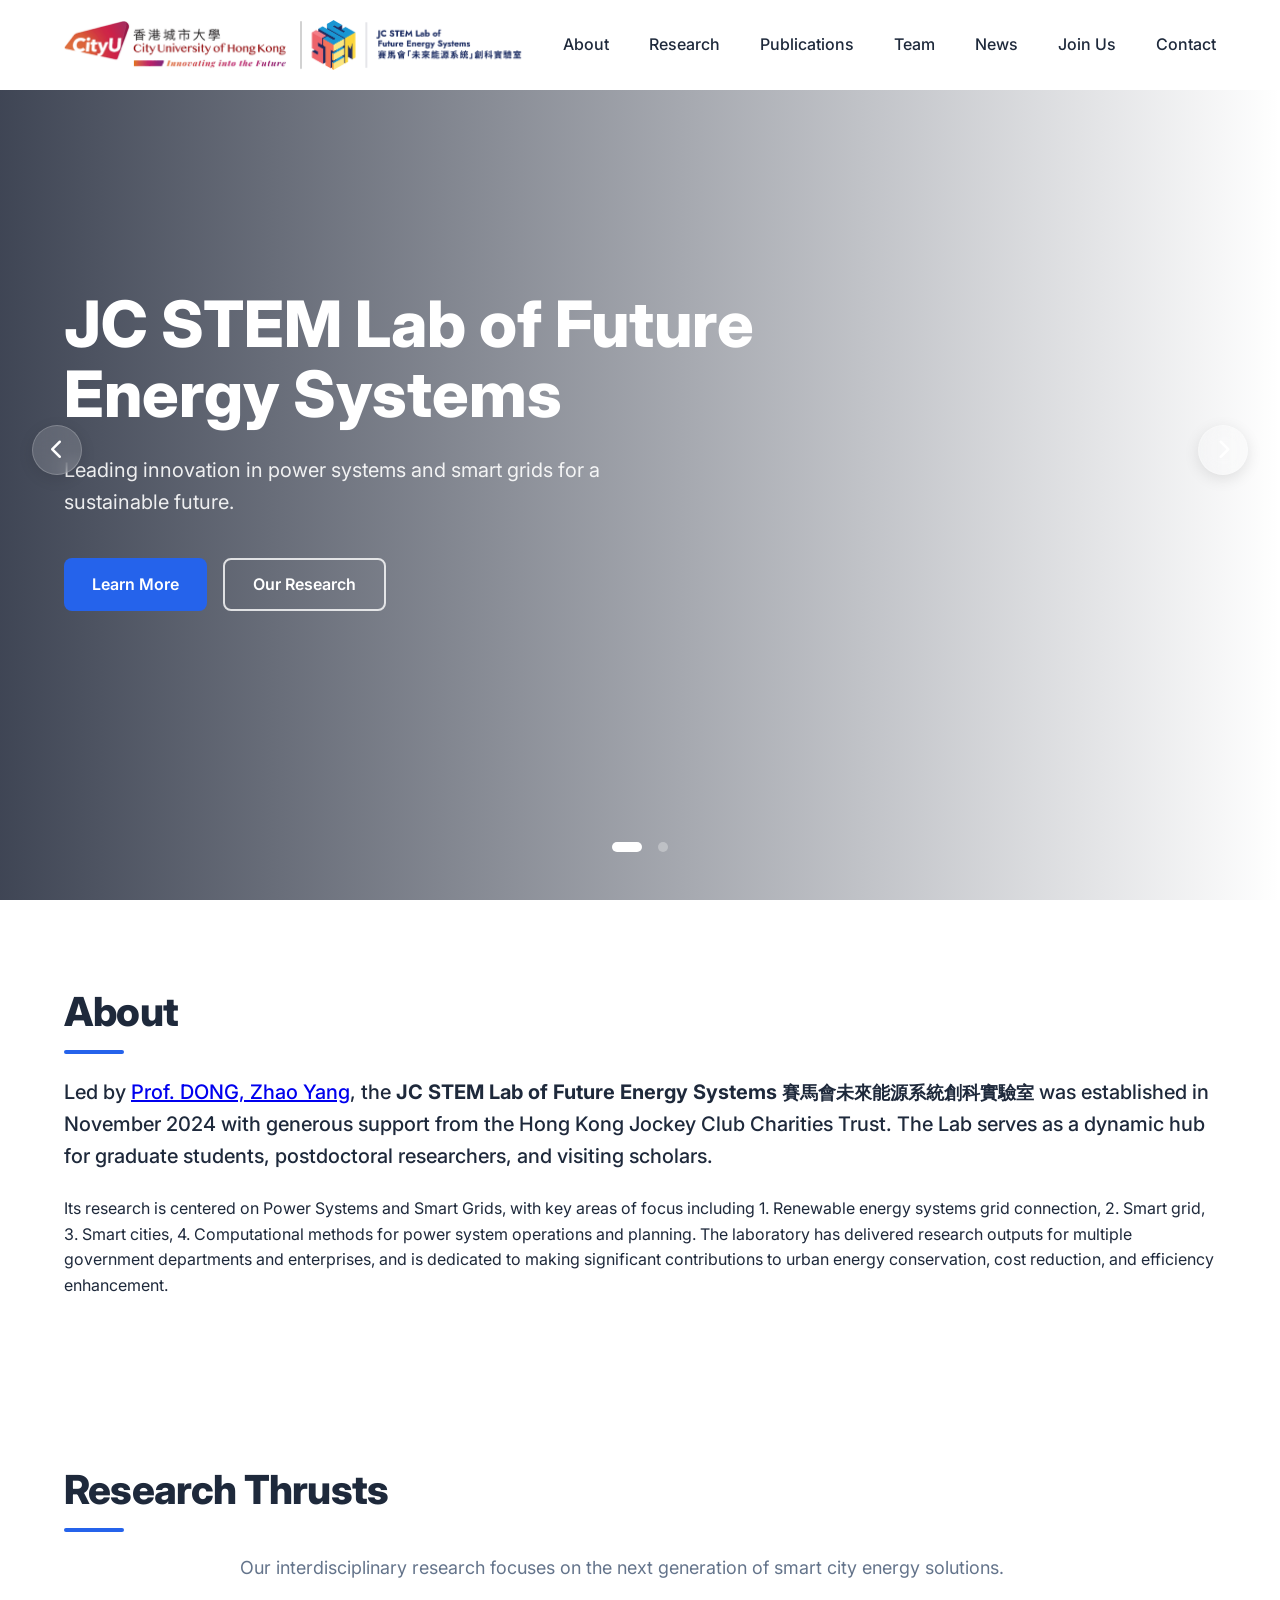
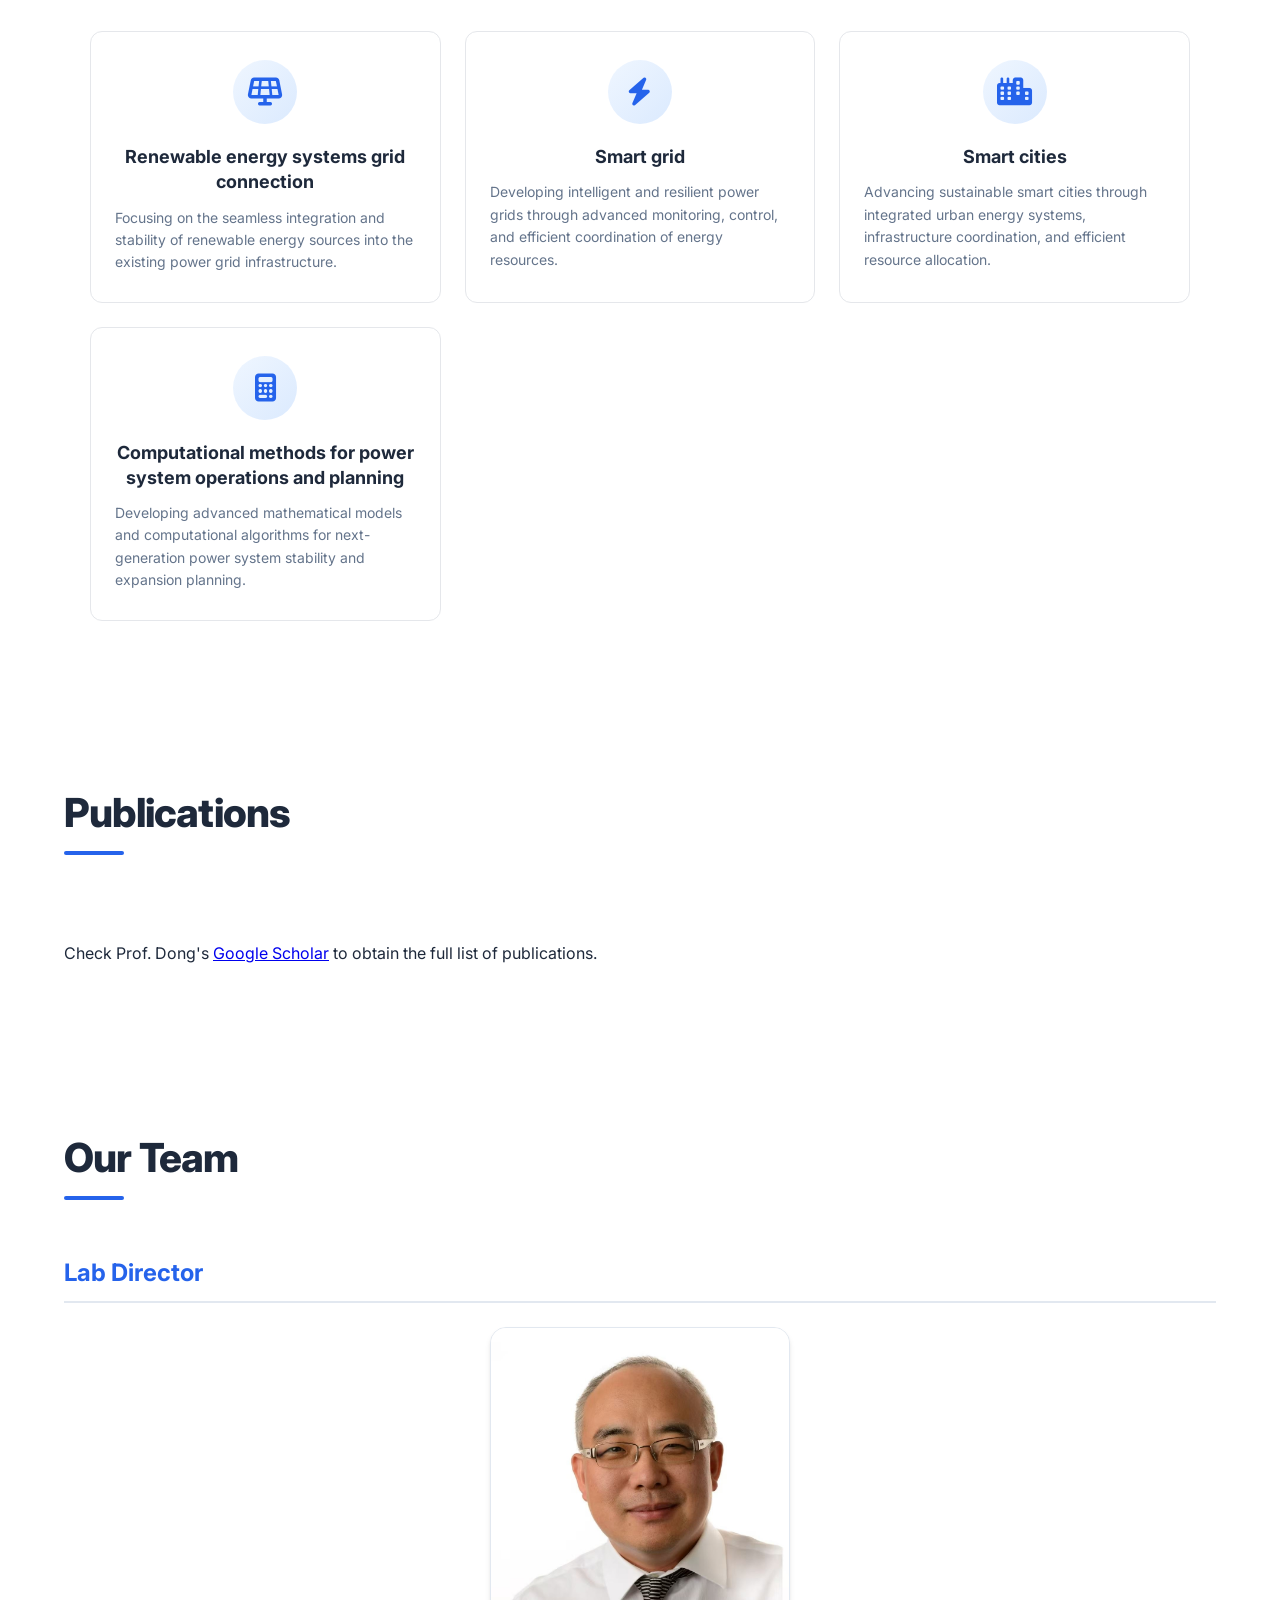
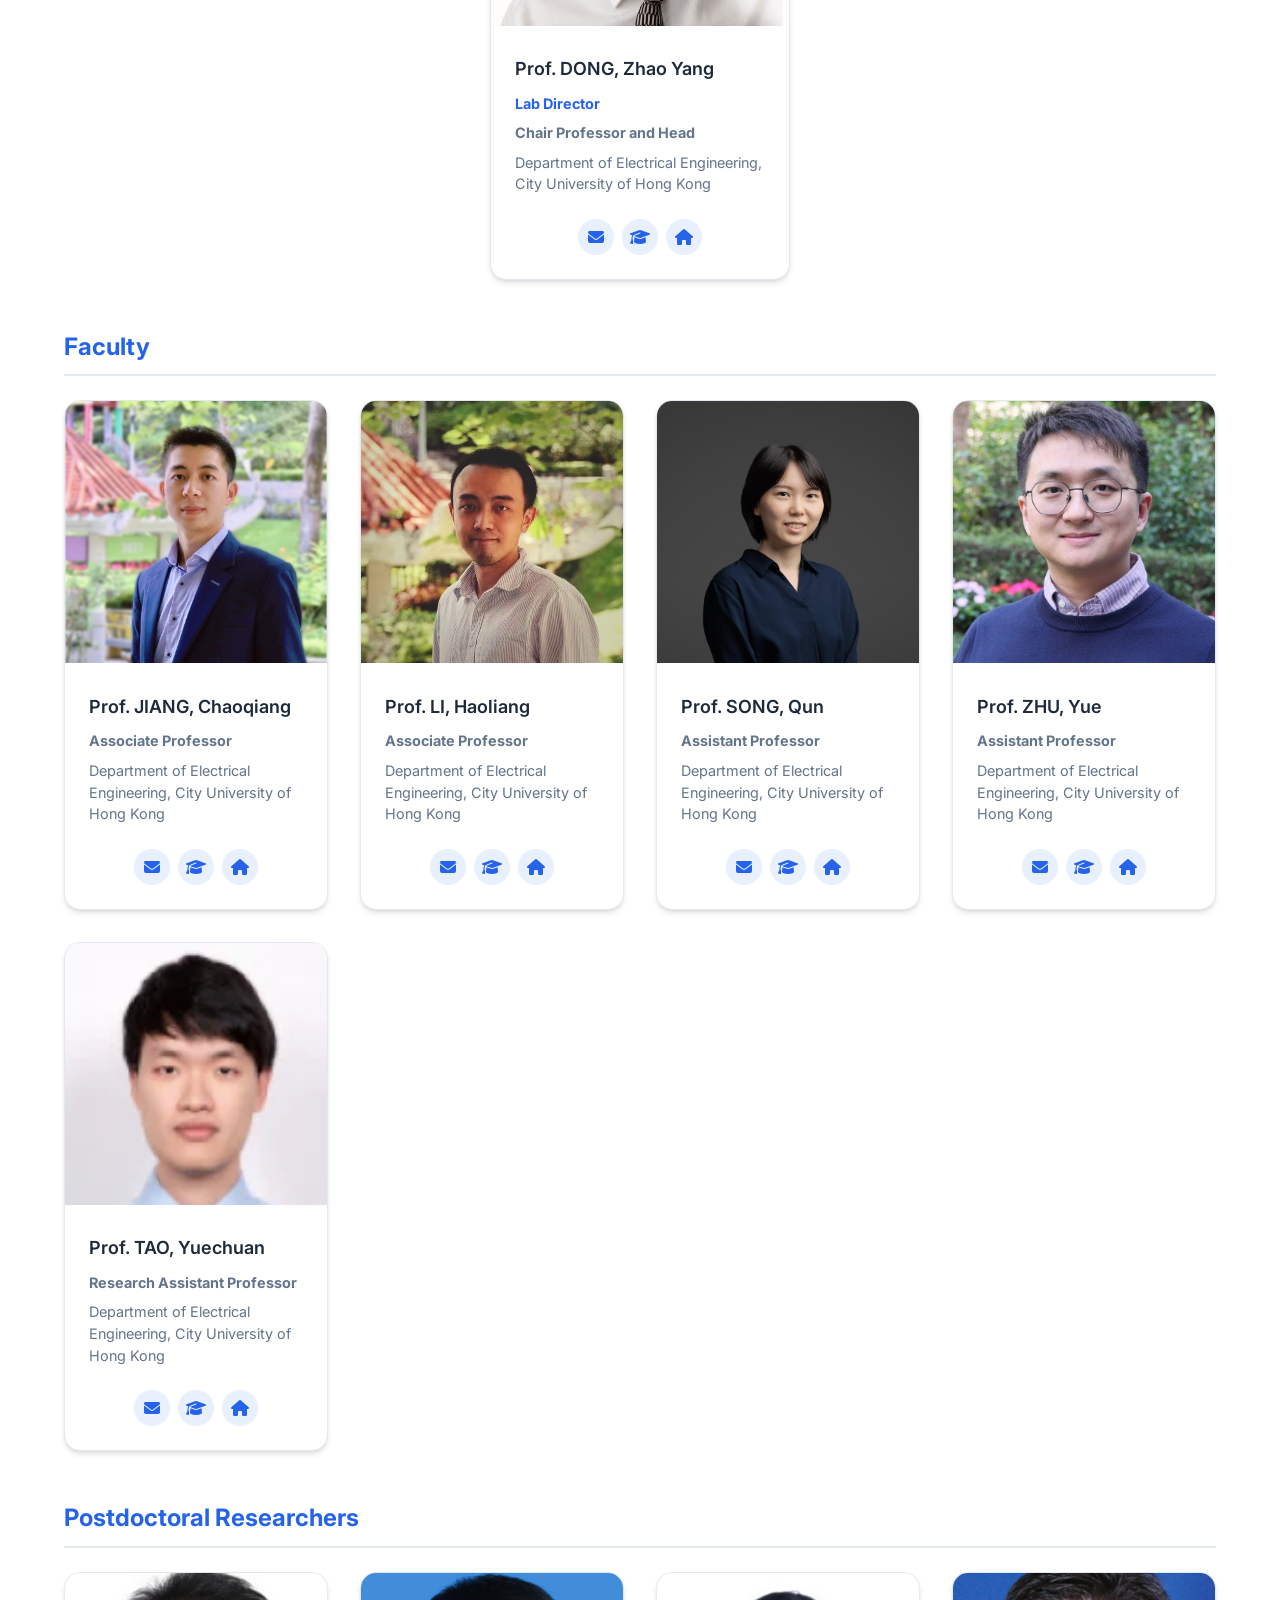
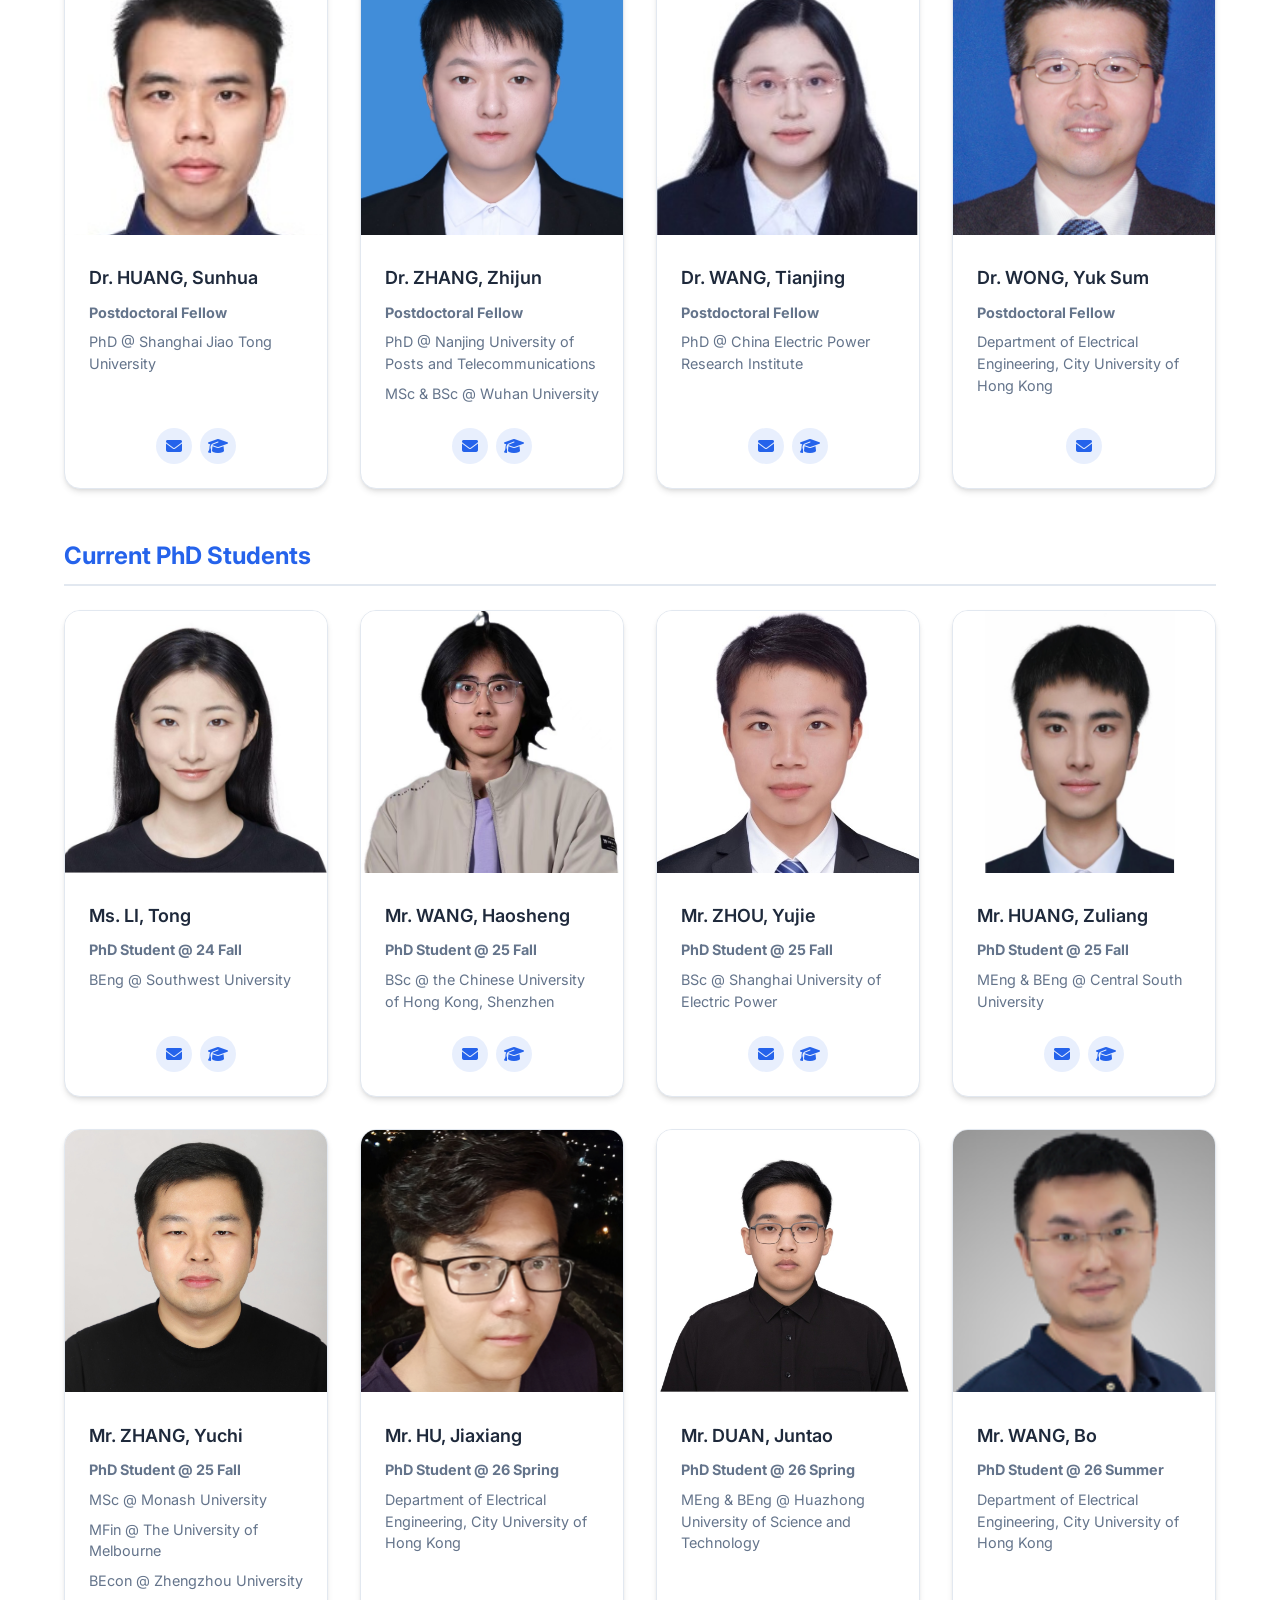
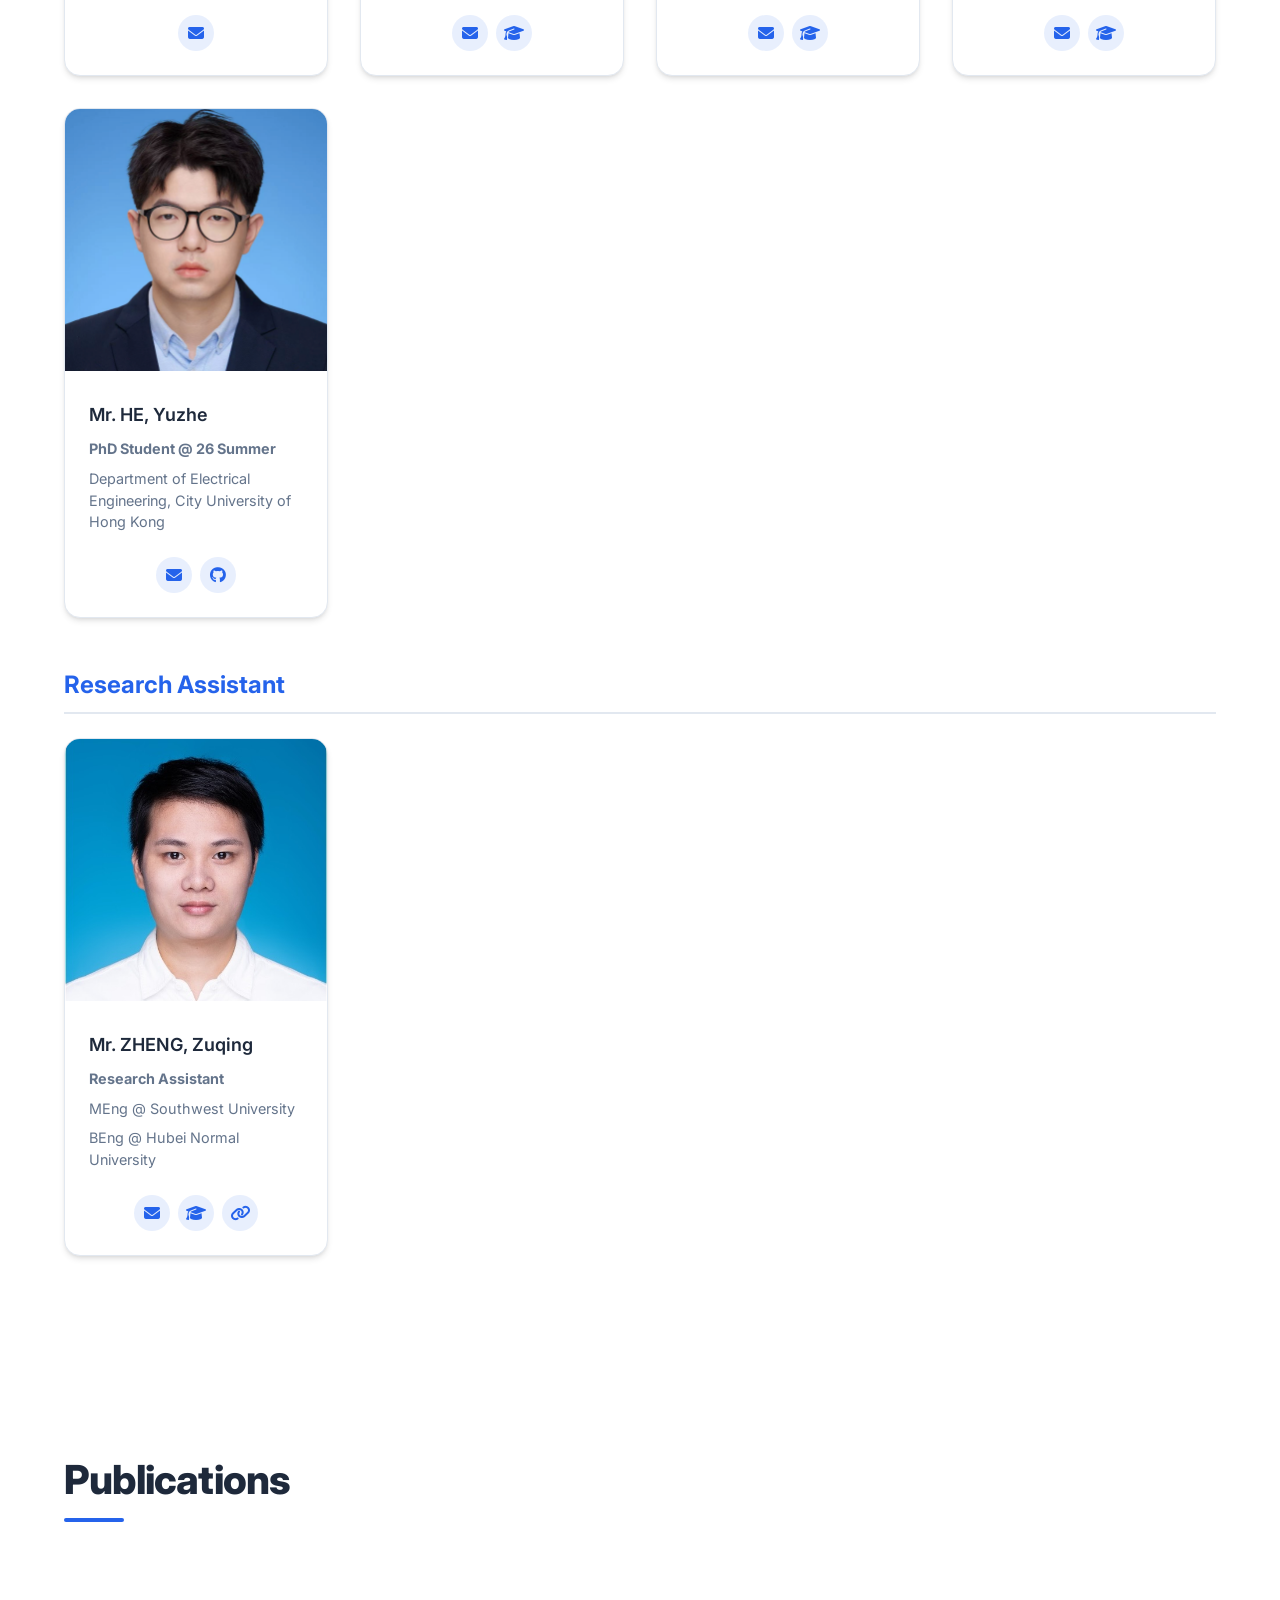
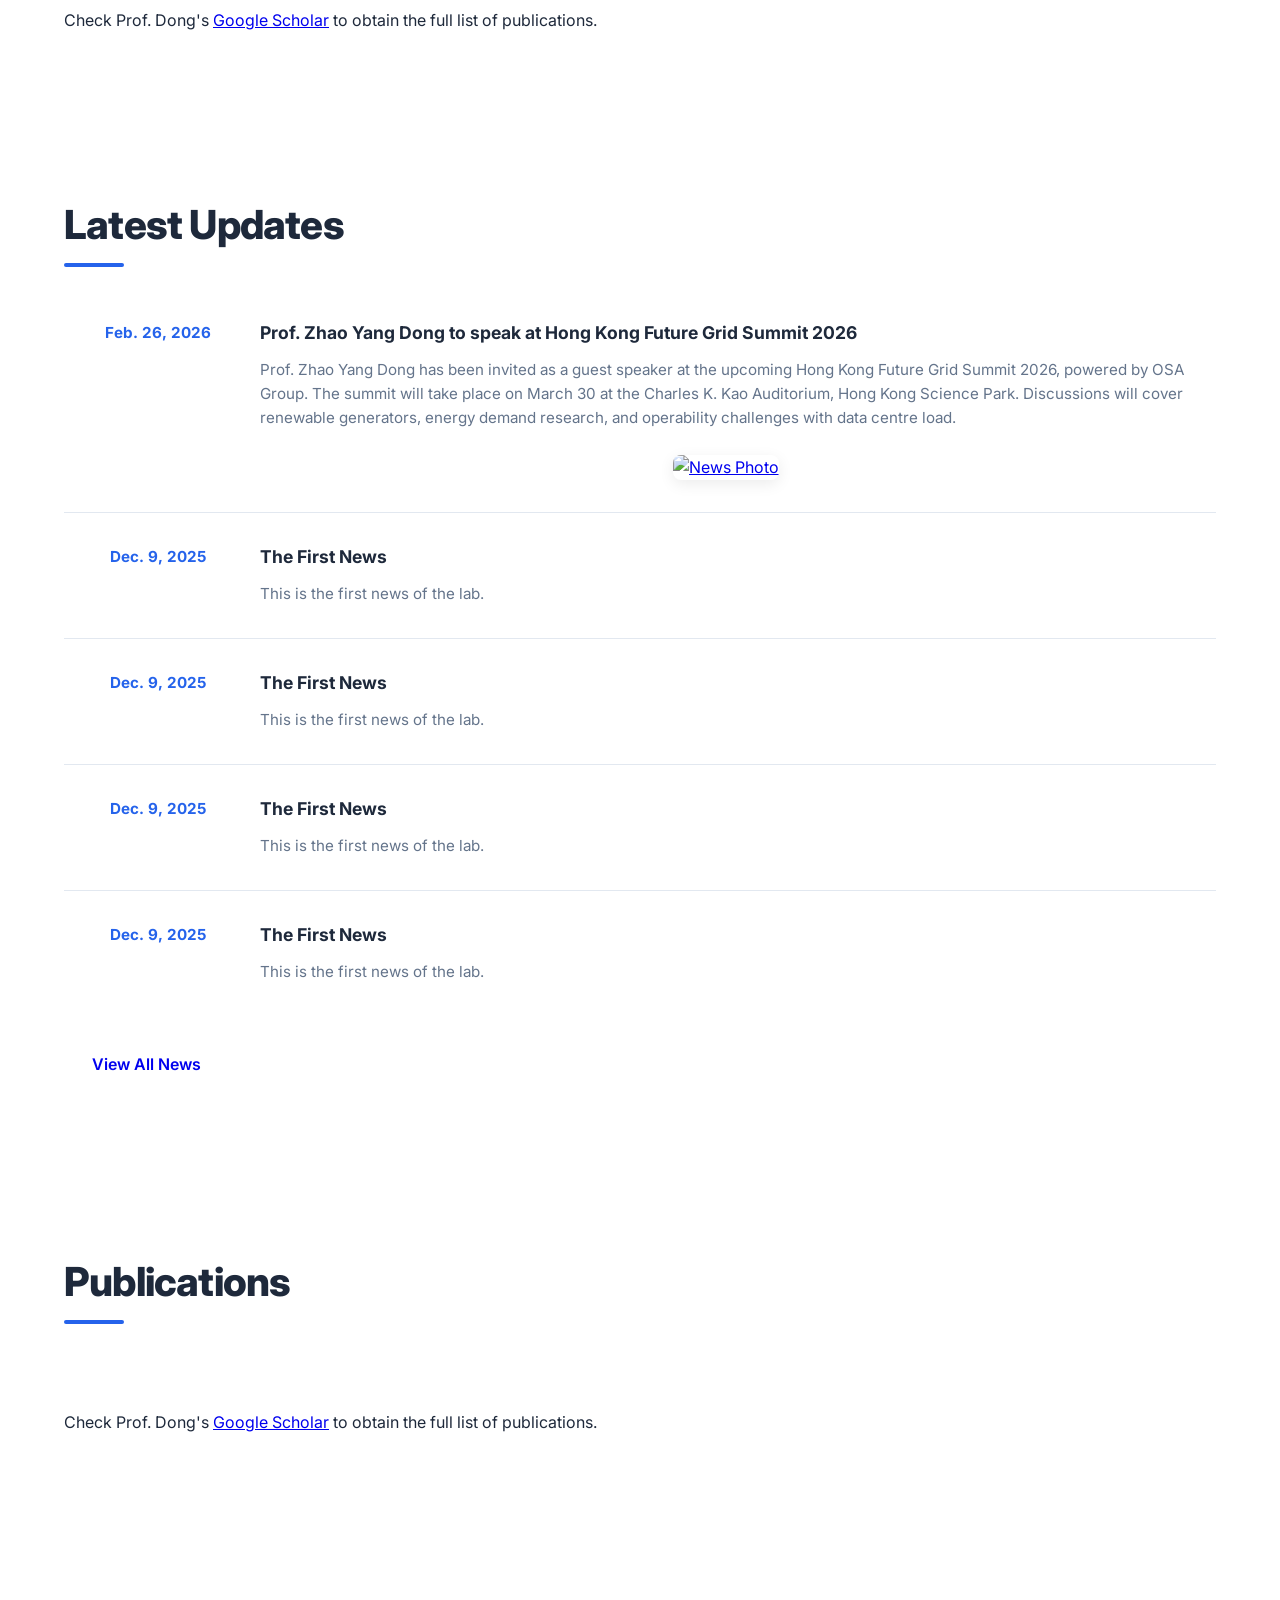
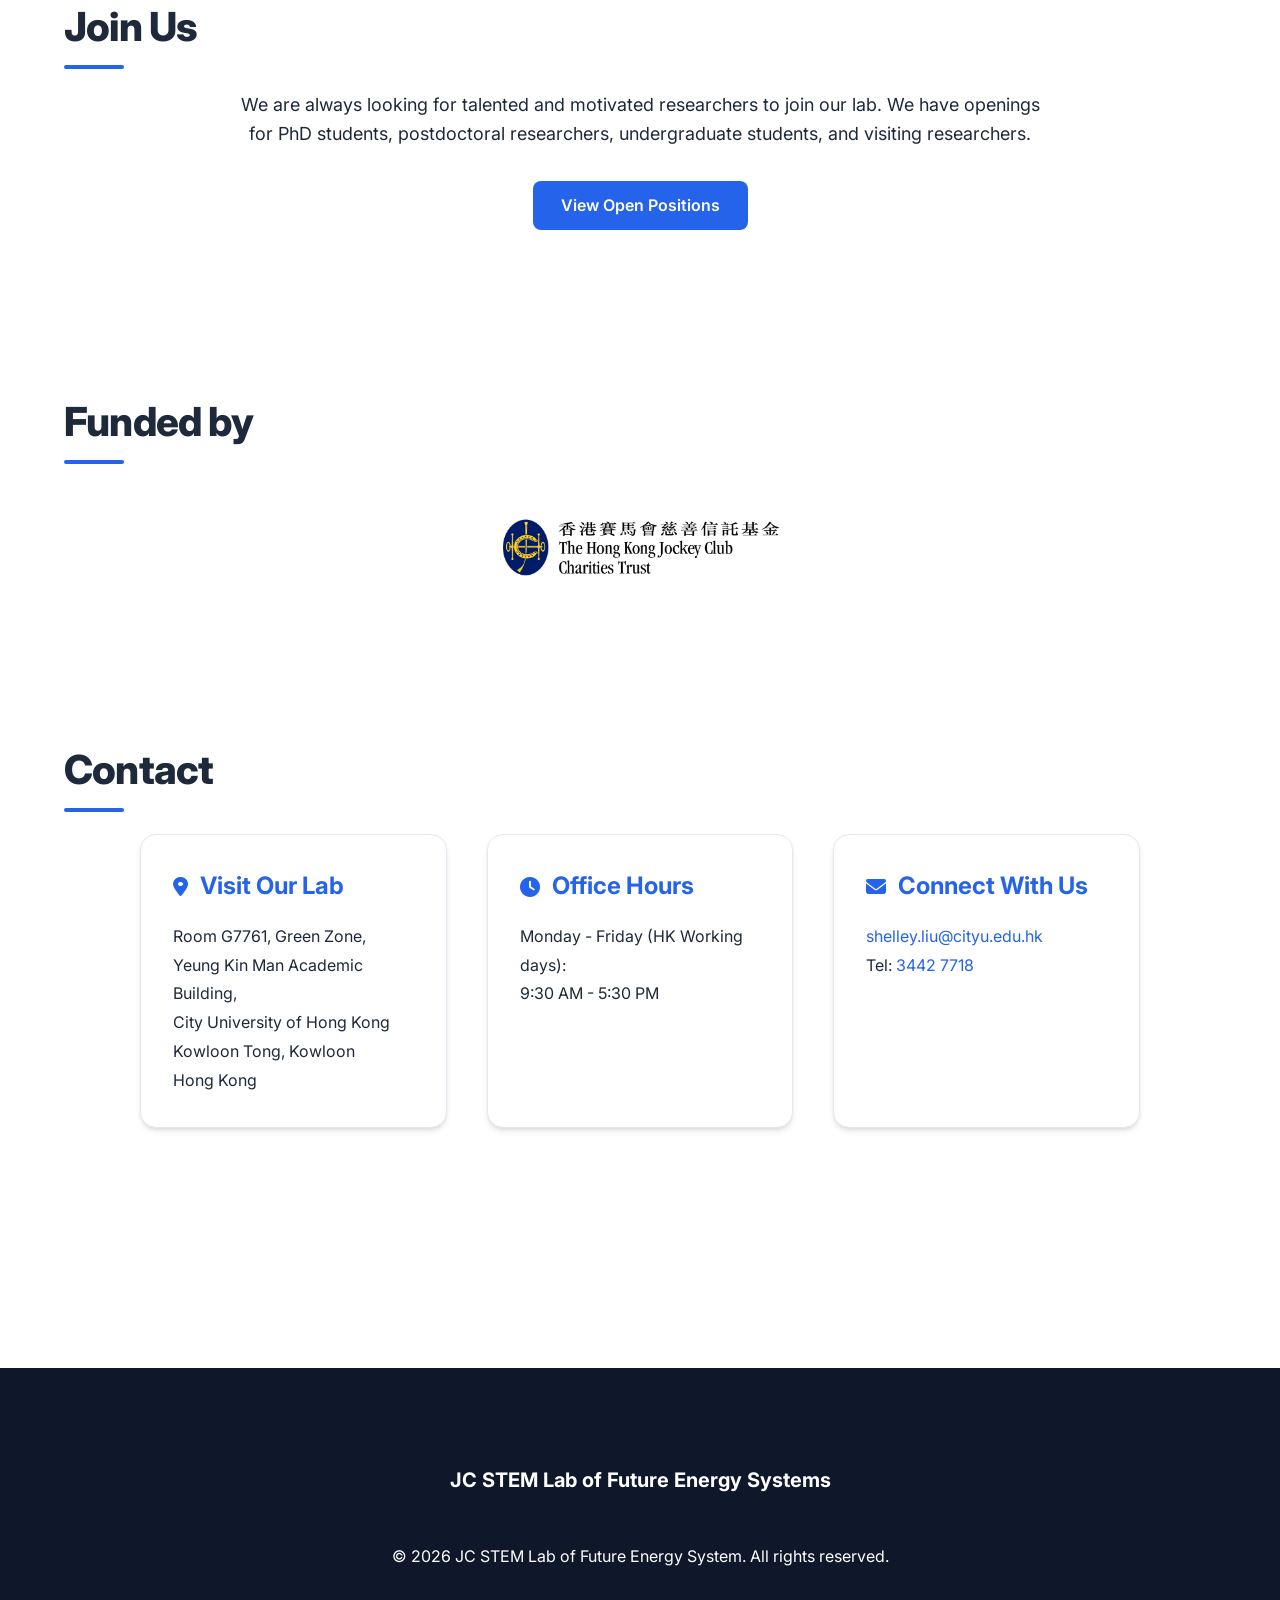
==== commit f8f1a862: "Split smart grid and smart cities research thrusts" ====
--- a/index.html
+++ b/index.html
@@ -95,7 +95,7 @@
                         serves as a dynamic hub for graduate students, postdoctoral researchers, and visiting scholars.
                     </p>
                     <p>Its research is centered on Power Systems and Smart Grids, with key areas of focus including 1.
-                        Renewable energy systems grid connection, 2. Smart grid and smart cities, 3. Computational
+                        Renewable energy systems grid connection, 2. Smart grid, 3. Smart cities, 4. Computational
                         methods for power system operations and planning. The laboratory has delivered research outputs
                         for multiple government departments and enterprises, and is dedicated to making significant
                         contributions to urban energy conservation, cost reduction, and efficiency enhancement. </p>
@@ -126,13 +126,15 @@
 
                         const iconMap = {
                             "Renewable energy systems grid connection": "fas fa-solar-panel",
-                            "Smart grid and smart cities": "fas fa-city",
+                            "Smart grid": "fas fa-bolt",
+                            "Smart cities": "fas fa-city",
                             "Computational methods for power system operations and planning": "fas fa-calculator"
                         };
 
                         const descriptions = {
                             "Renewable energy systems grid connection": "Focusing on the seamless integration and stability of renewable energy sources into the existing power grid infrastructure.",
-                            "Smart grid and smart cities": "Designing intelligent, resilient power grids that support sustainable smart city development and efficient resource allocation.",
+                            "Smart grid": "Developing intelligent and resilient power grids through advanced monitoring, control, and efficient coordination of energy resources.",
+                            "Smart cities": "Advancing sustainable smart cities through integrated urban energy systems, infrastructure coordination, and efficient resource allocation.",
                             "Computational methods for power system operations and planning": "Developing advanced mathematical models and computational algorithms for next-generation power system stability and expansion planning."
                         };
 
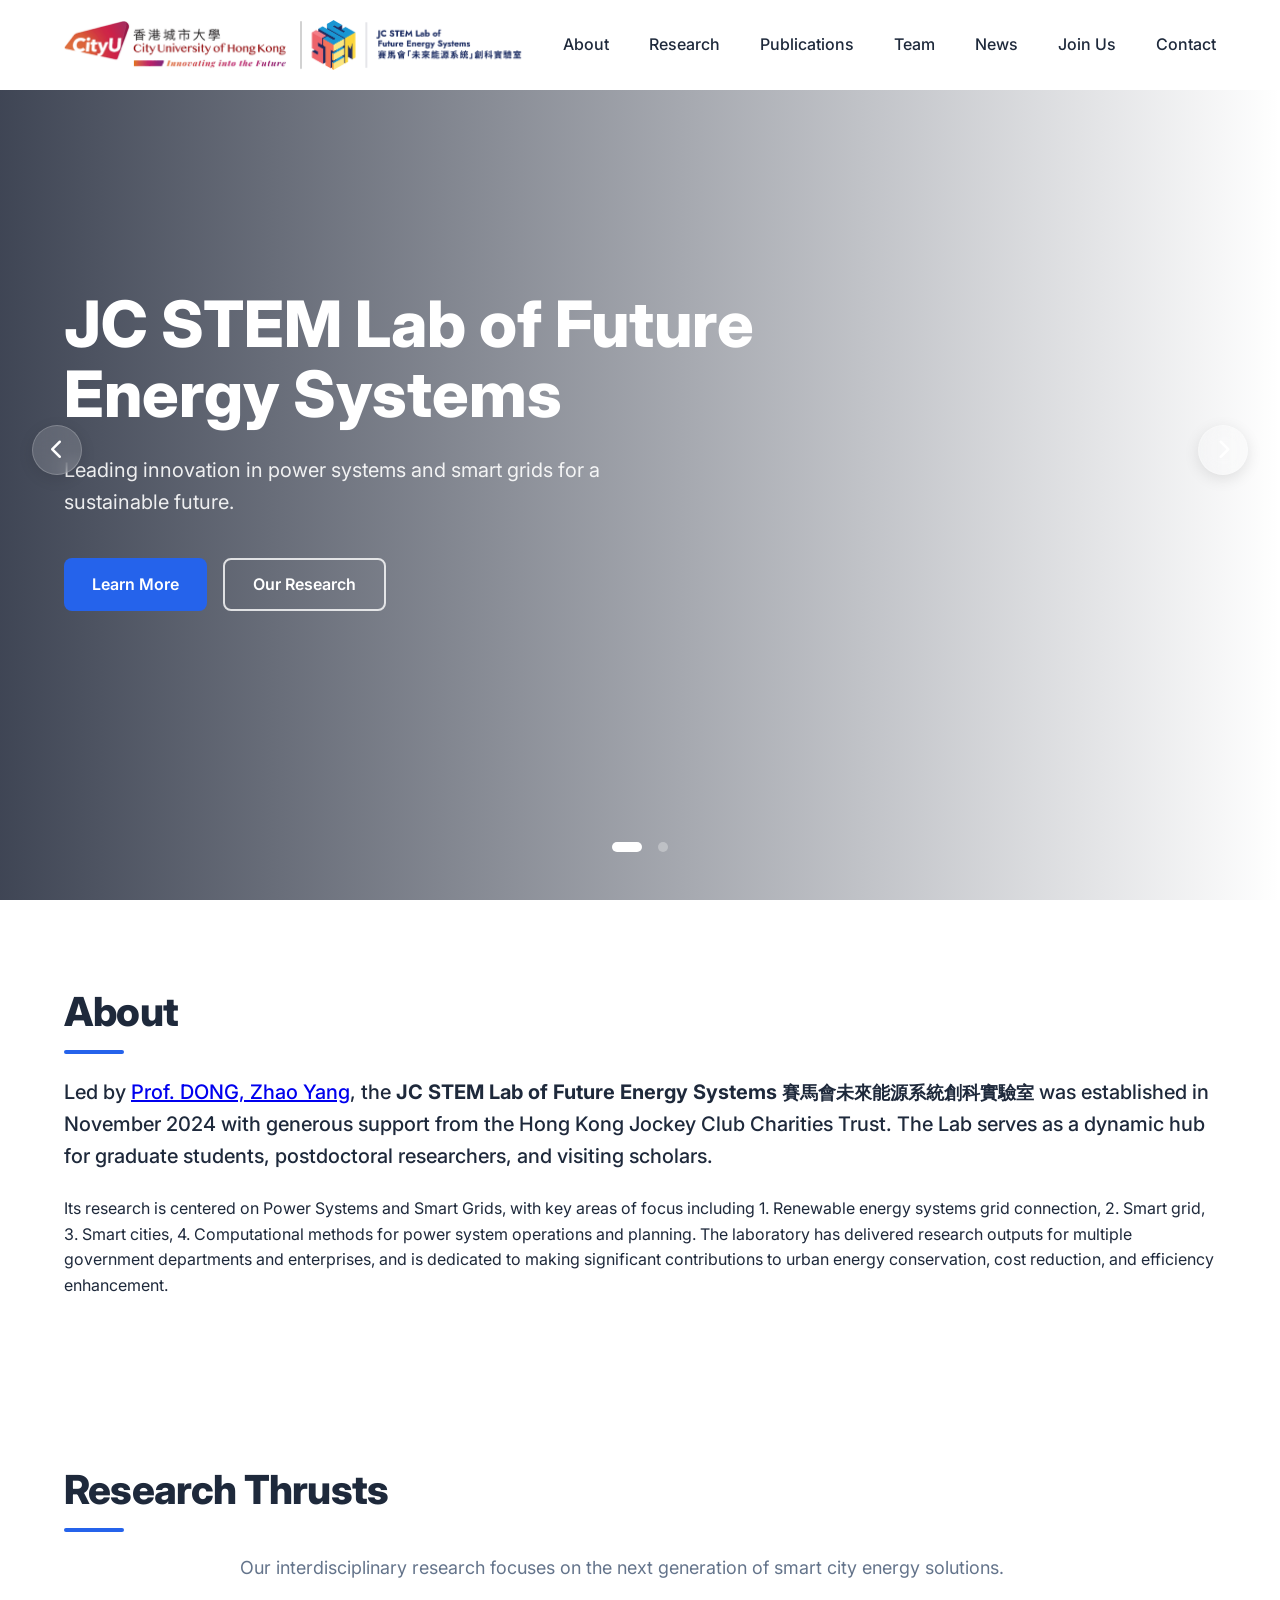
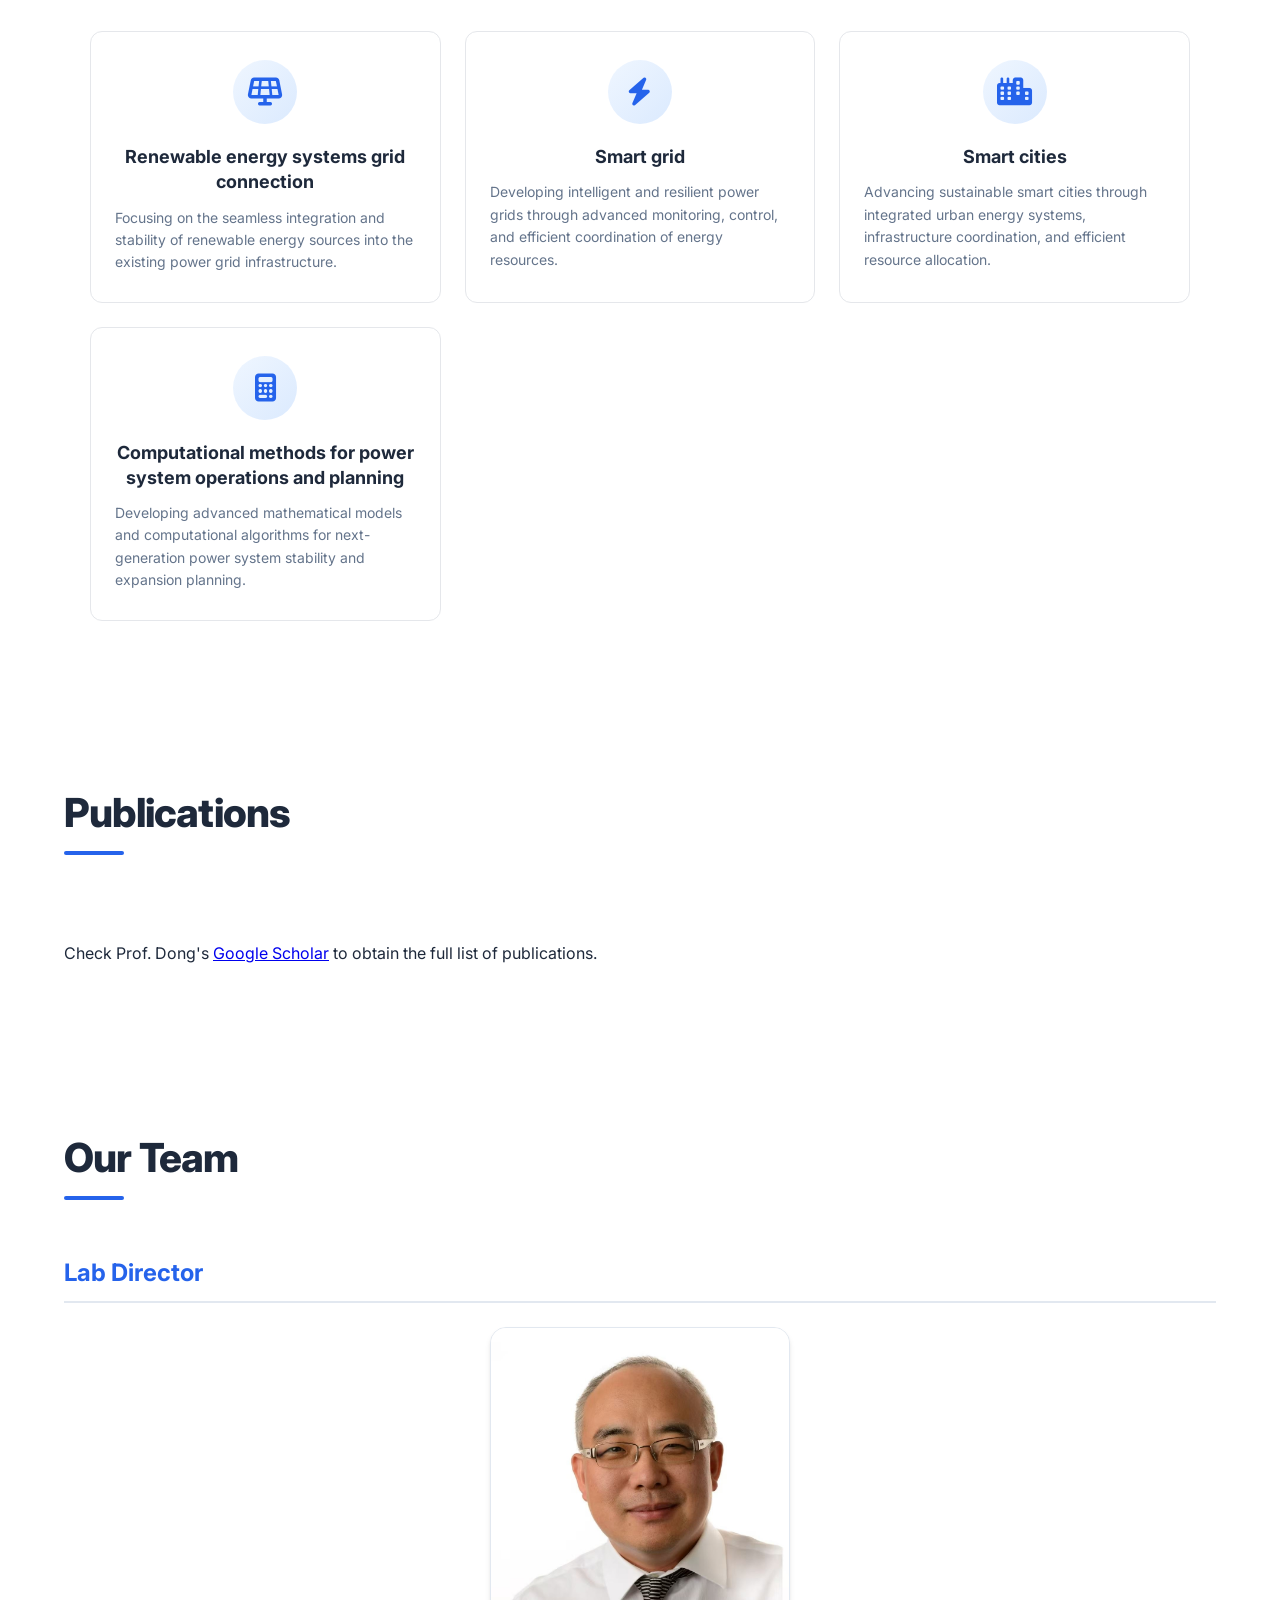
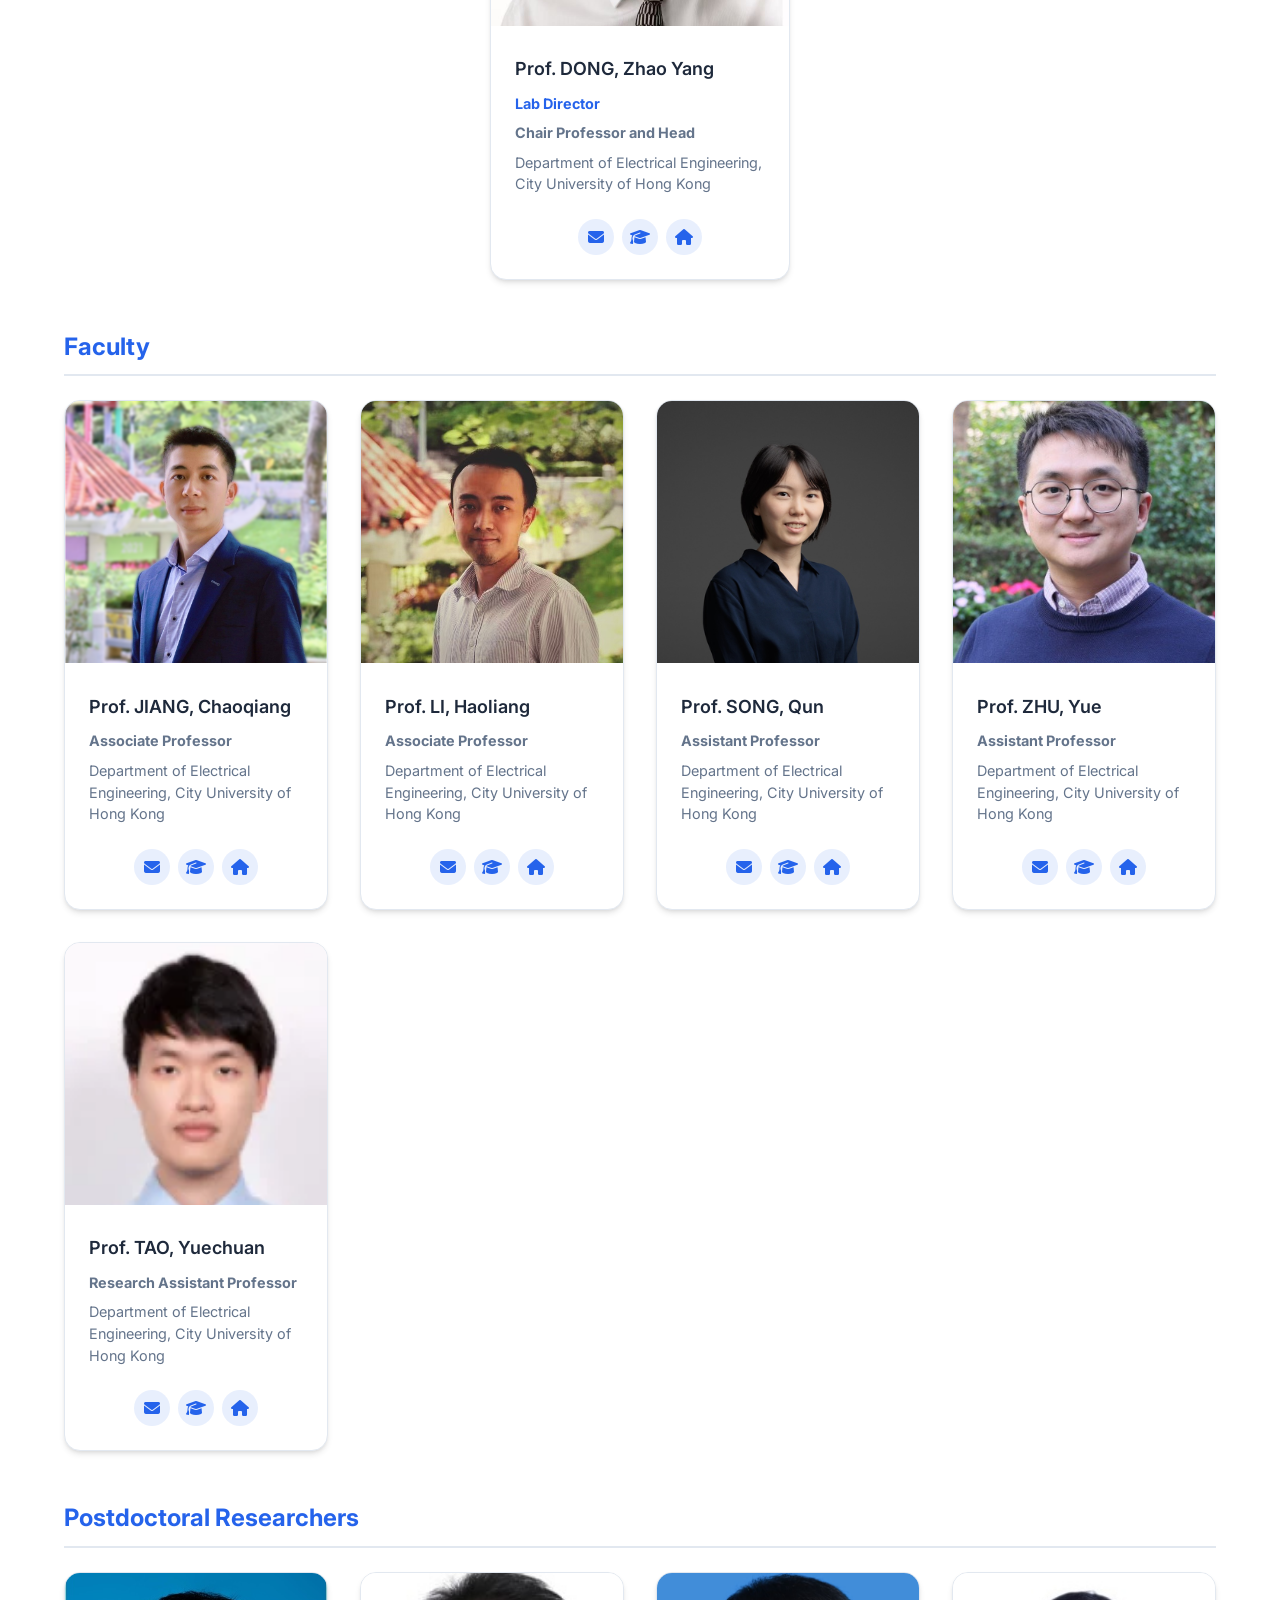
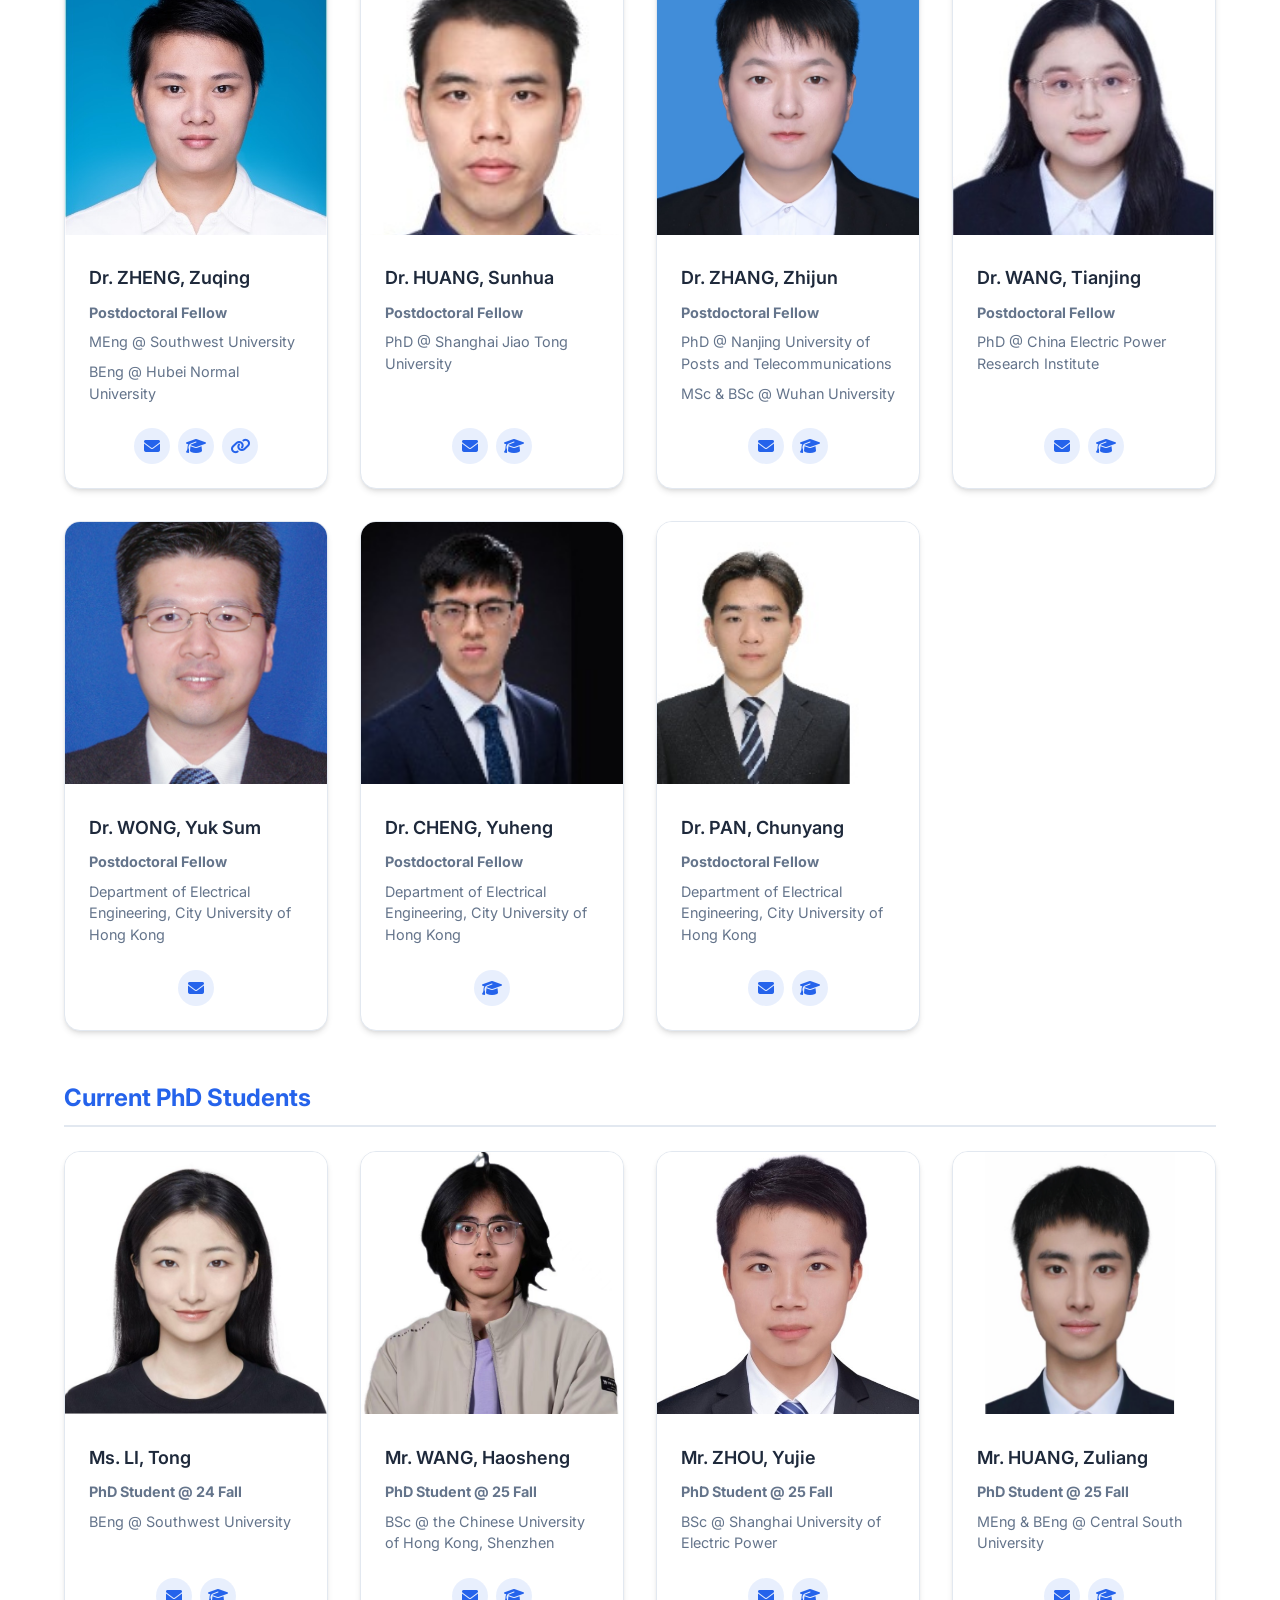
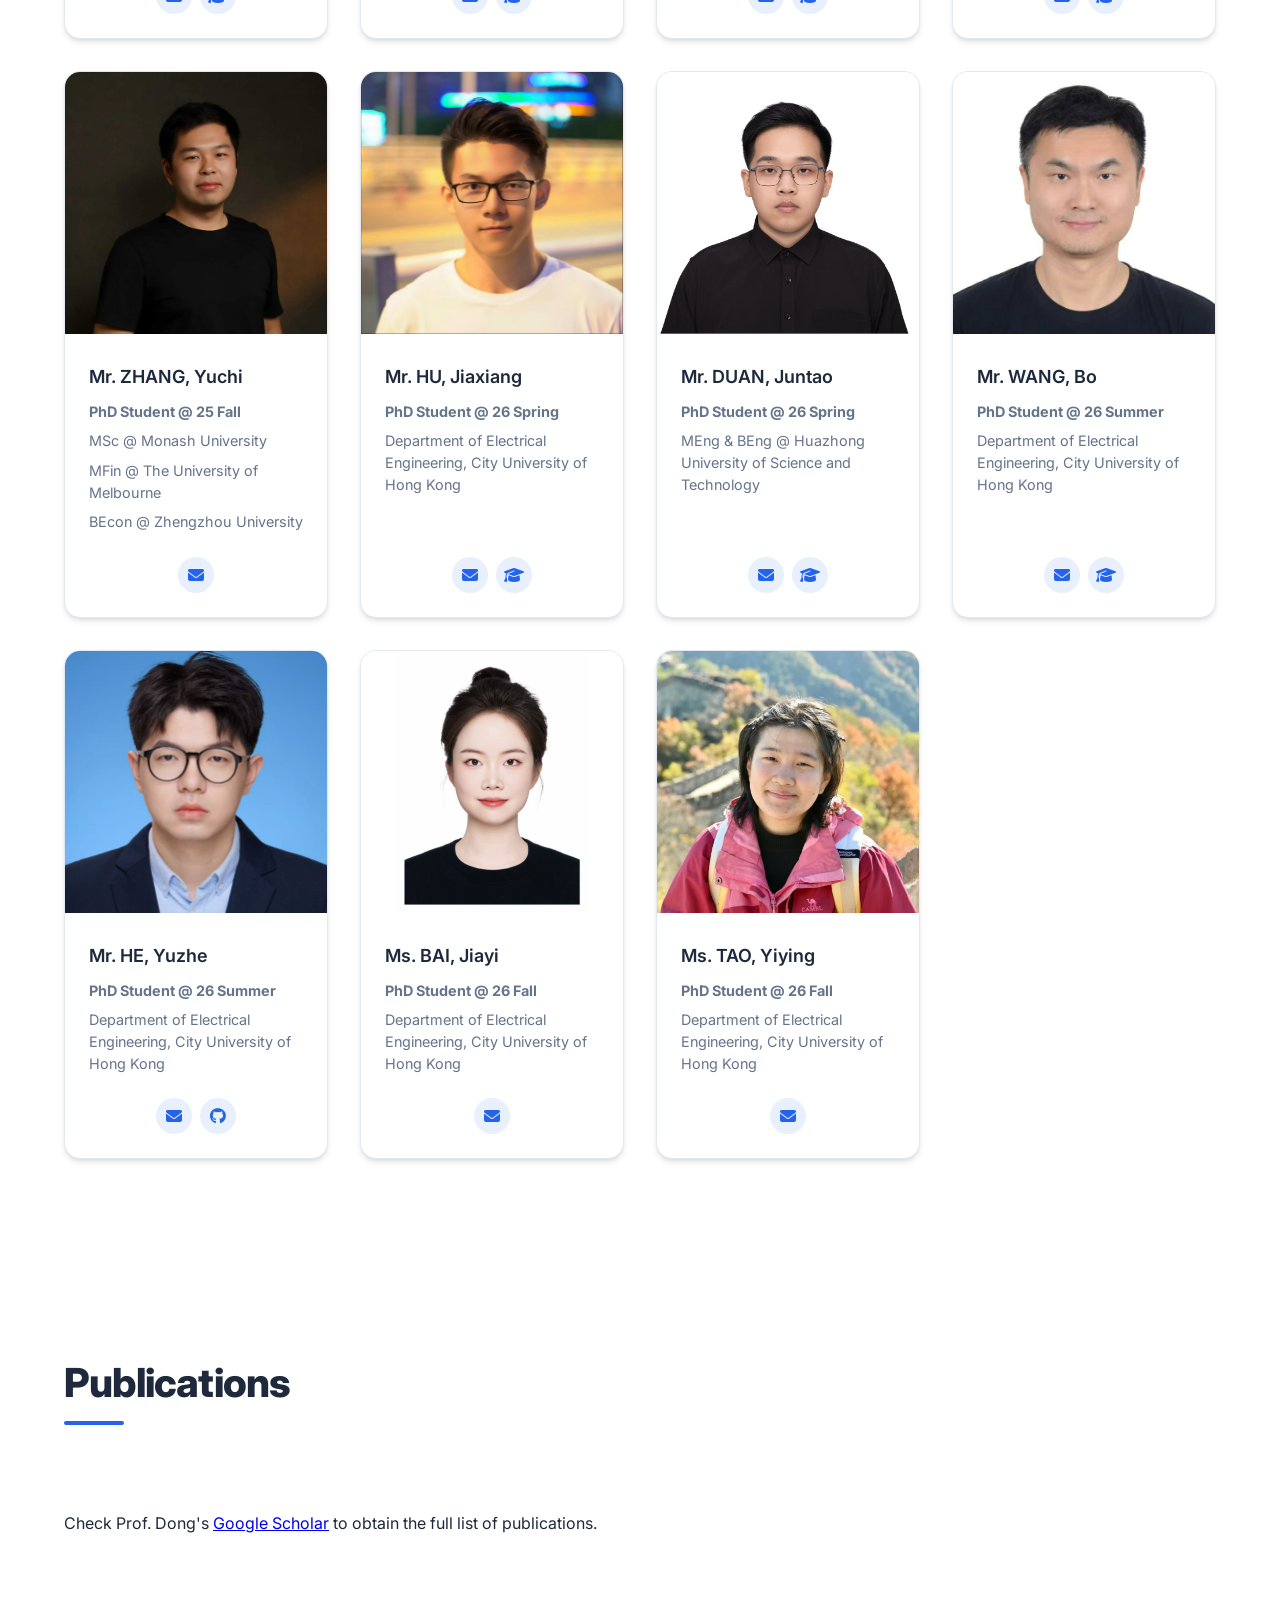
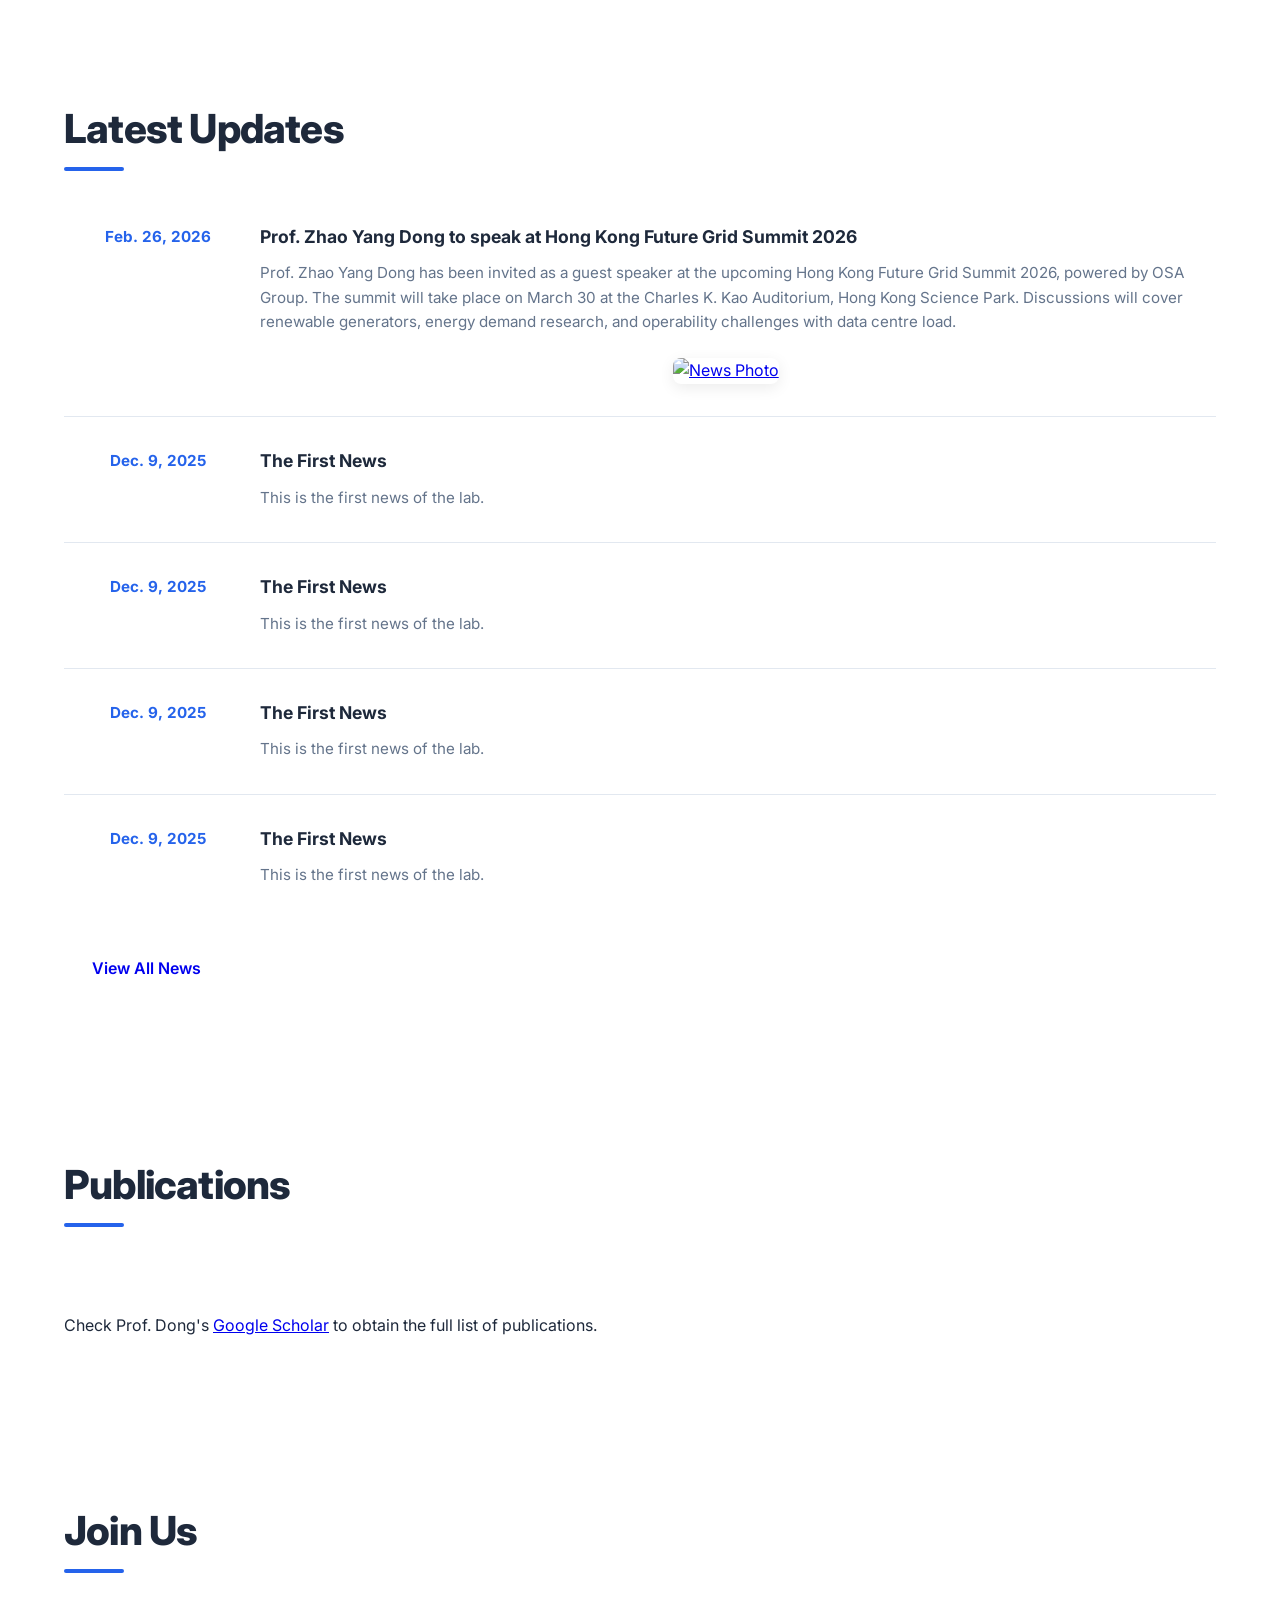
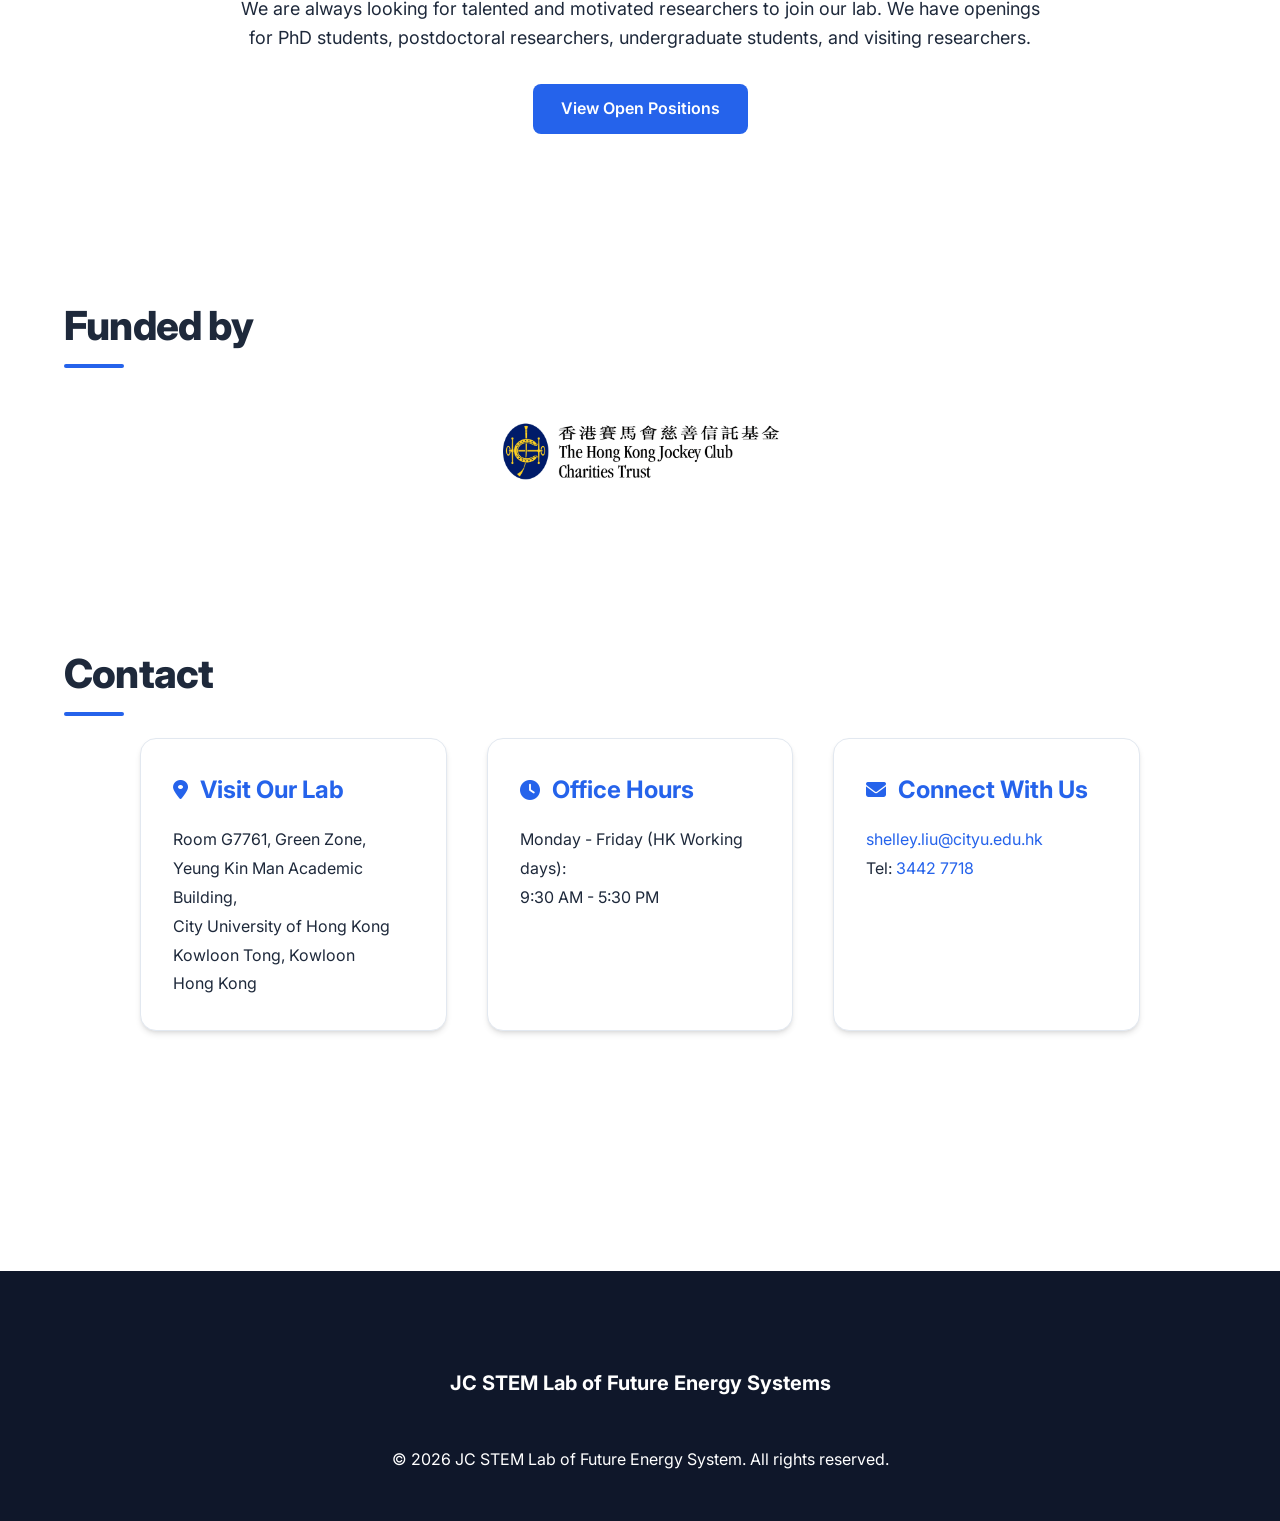
==== commit 46ea910d: "Add Tao Yiying and center postdoc avatars" ====
--- a/index.html
+++ b/index.html
@@ -201,6 +201,9 @@
                 avatar.src = member.avatar;
                 avatar.alt = member.title;
                 avatar.loading = 'lazy';
+                if (member.avatarPosition) {
+                    avatar.style.objectPosition = member.avatarPosition;
+                }
                 avatarLink.appendChild(avatar);
                 memberCard.appendChild(avatarLink);
 
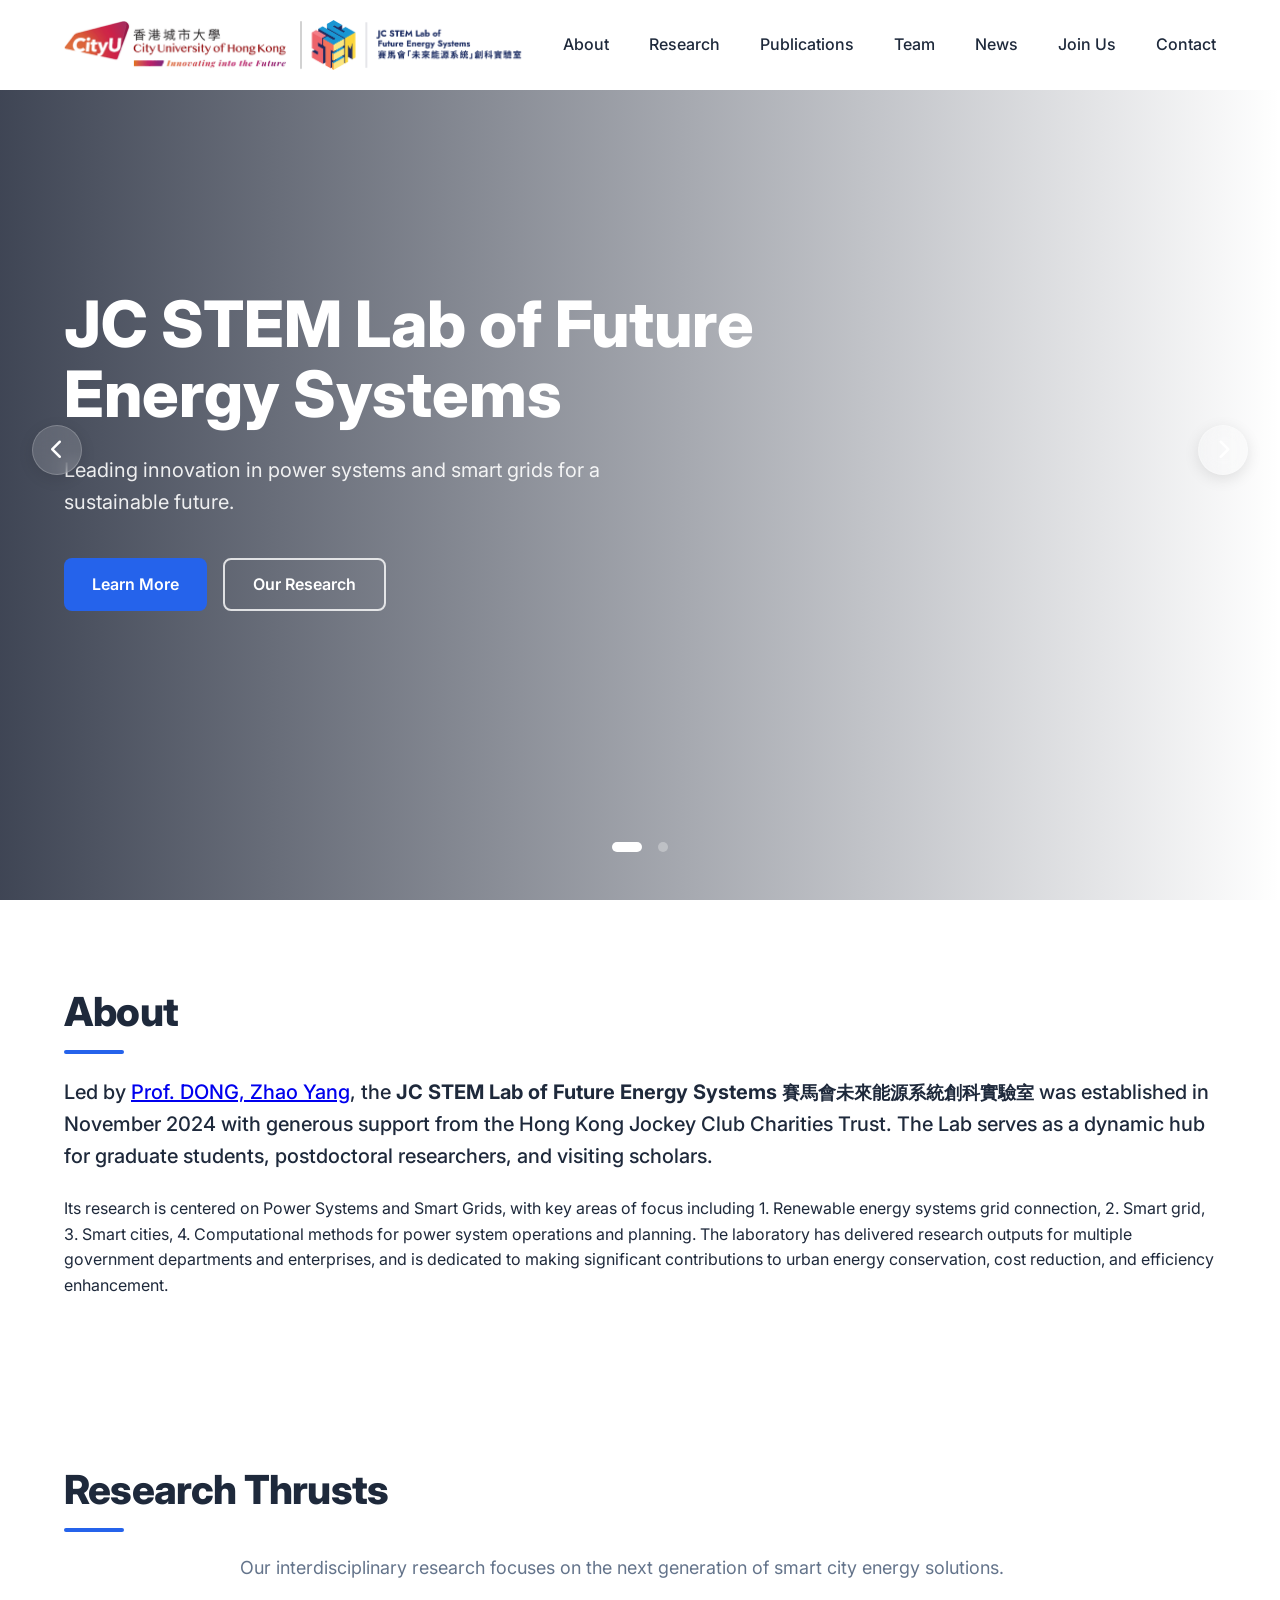
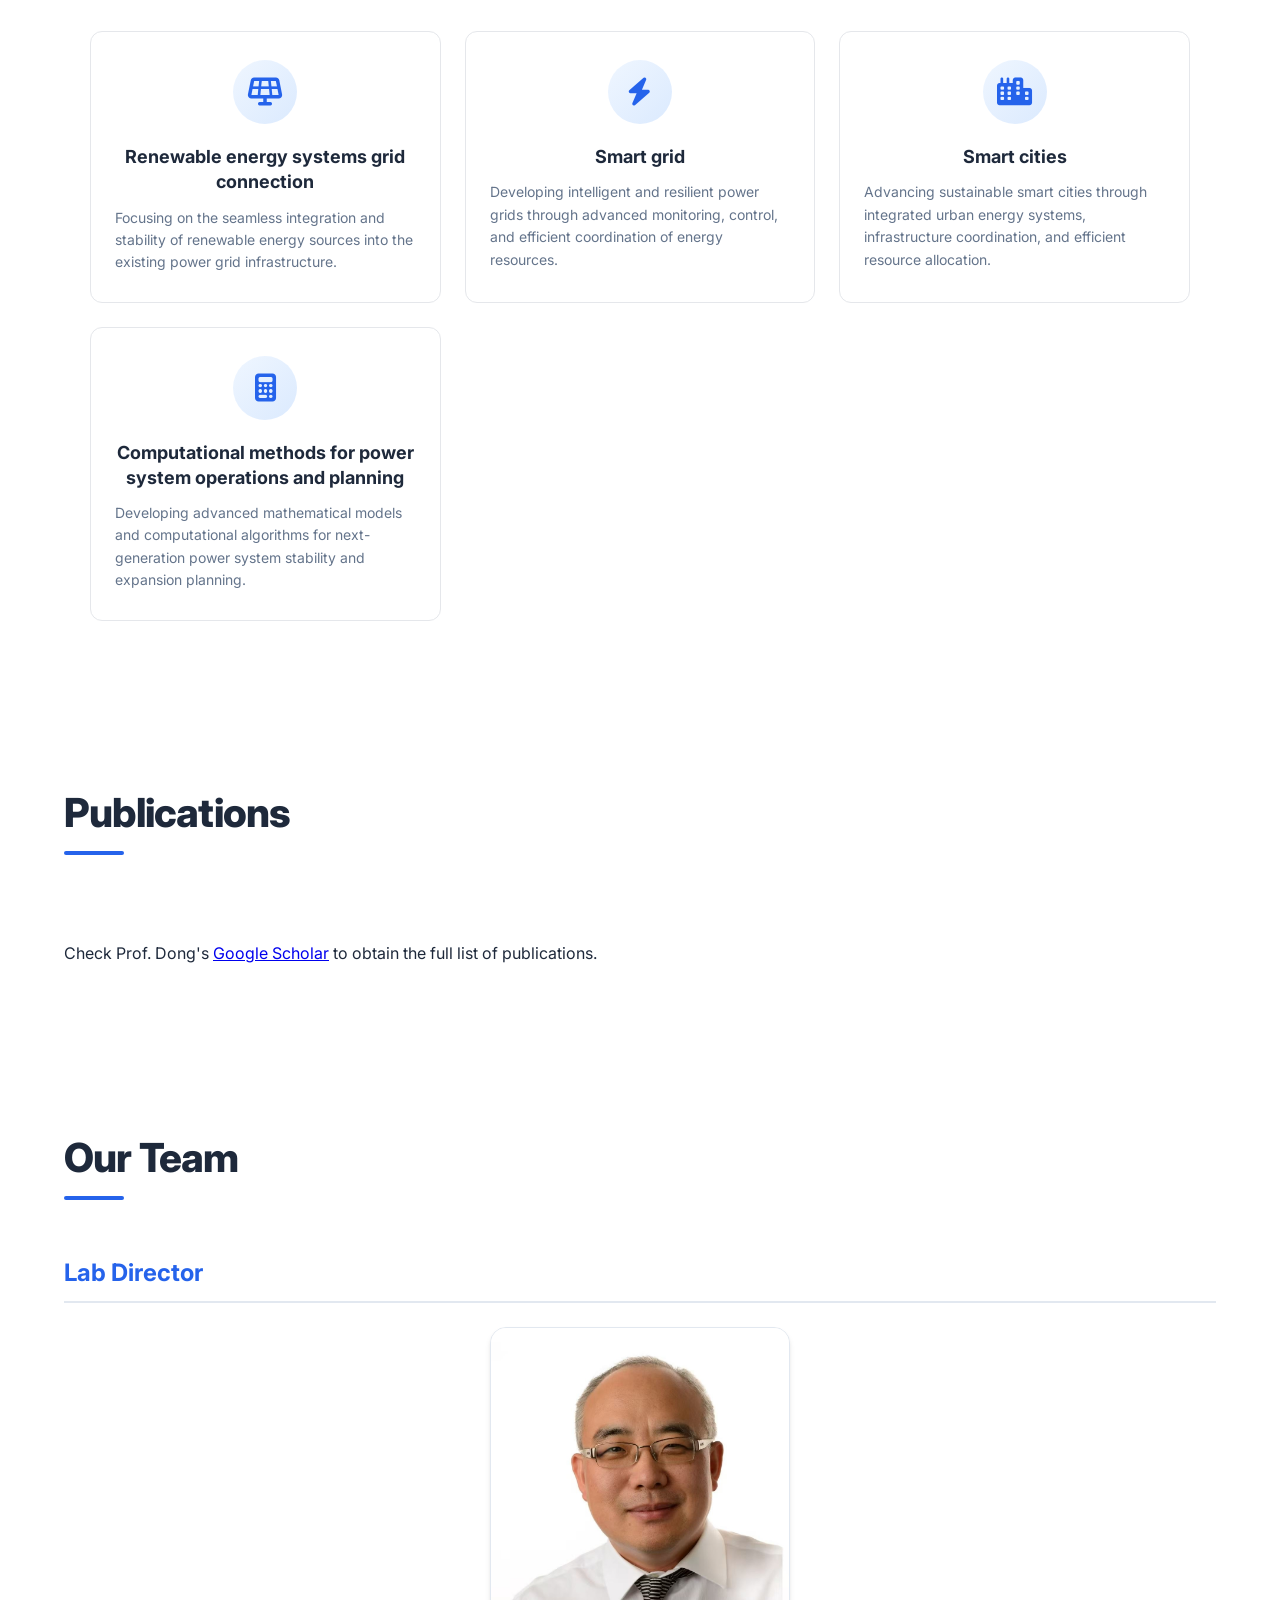
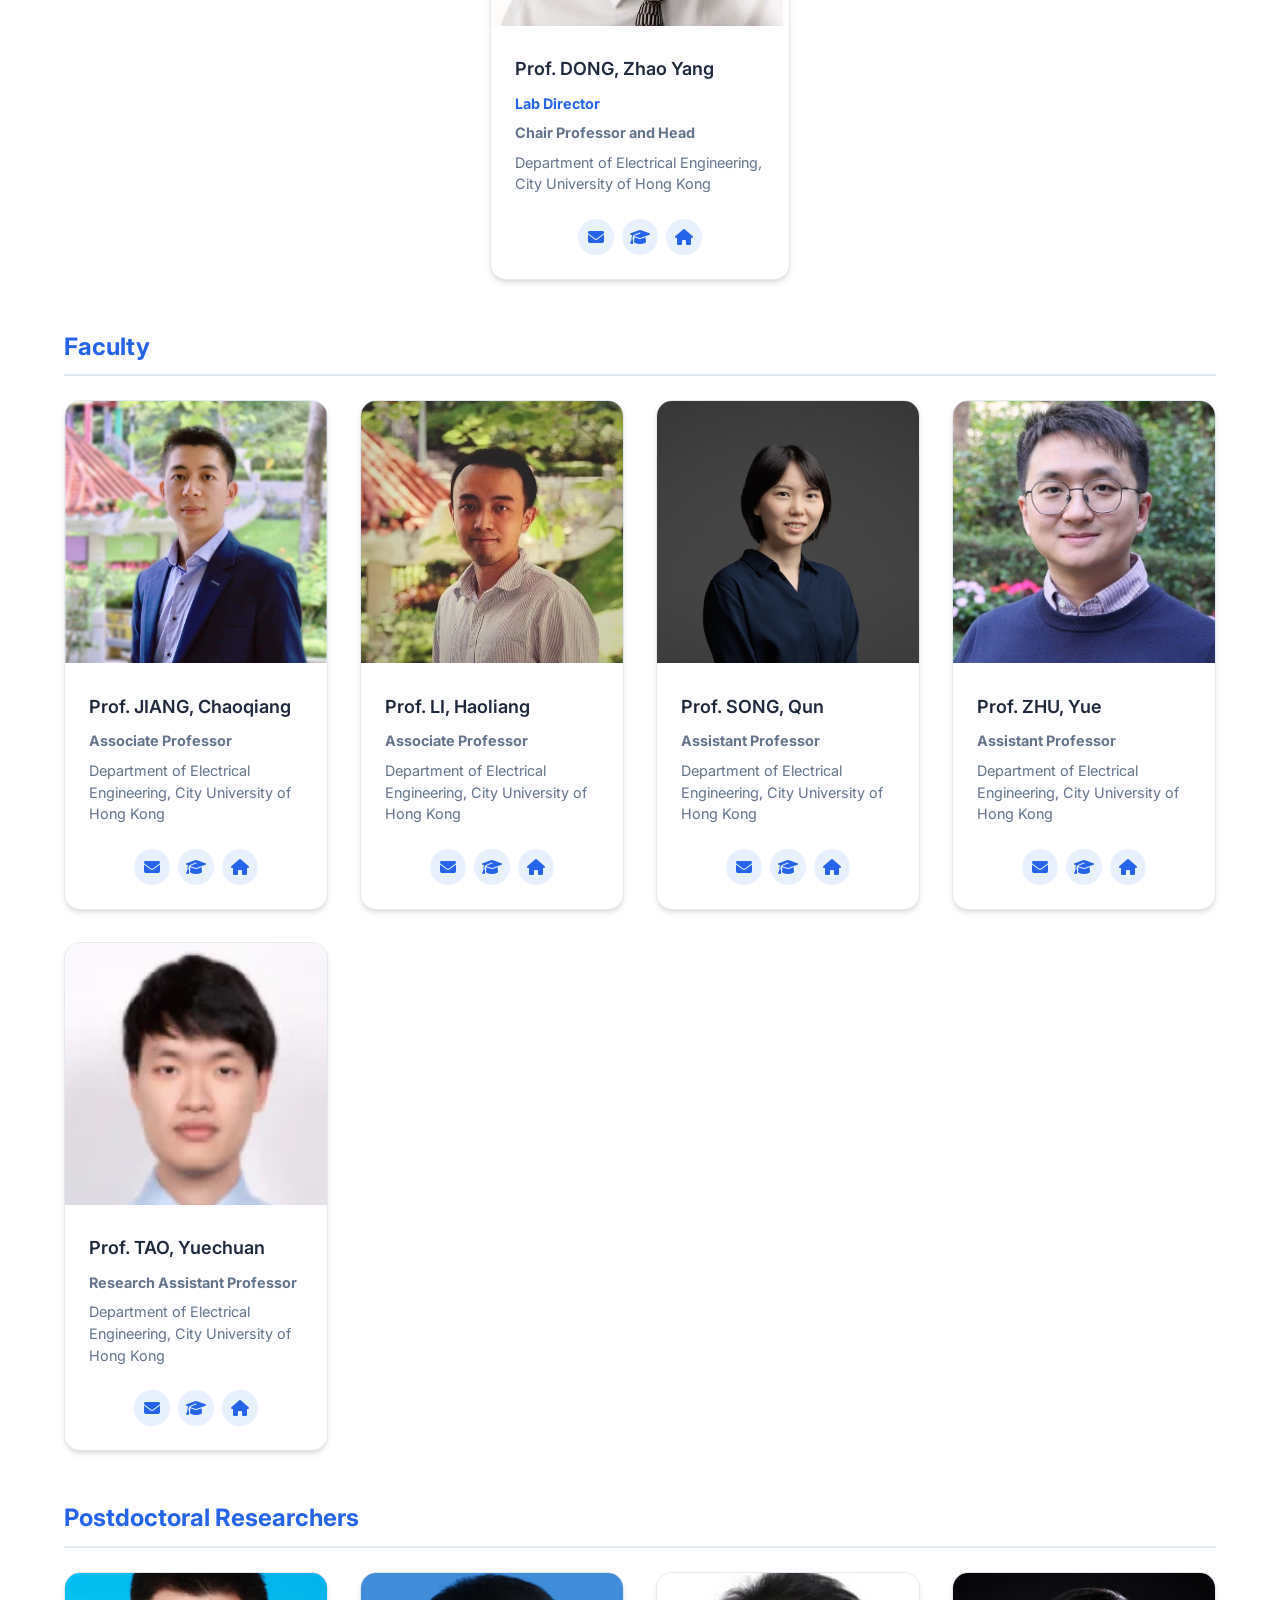
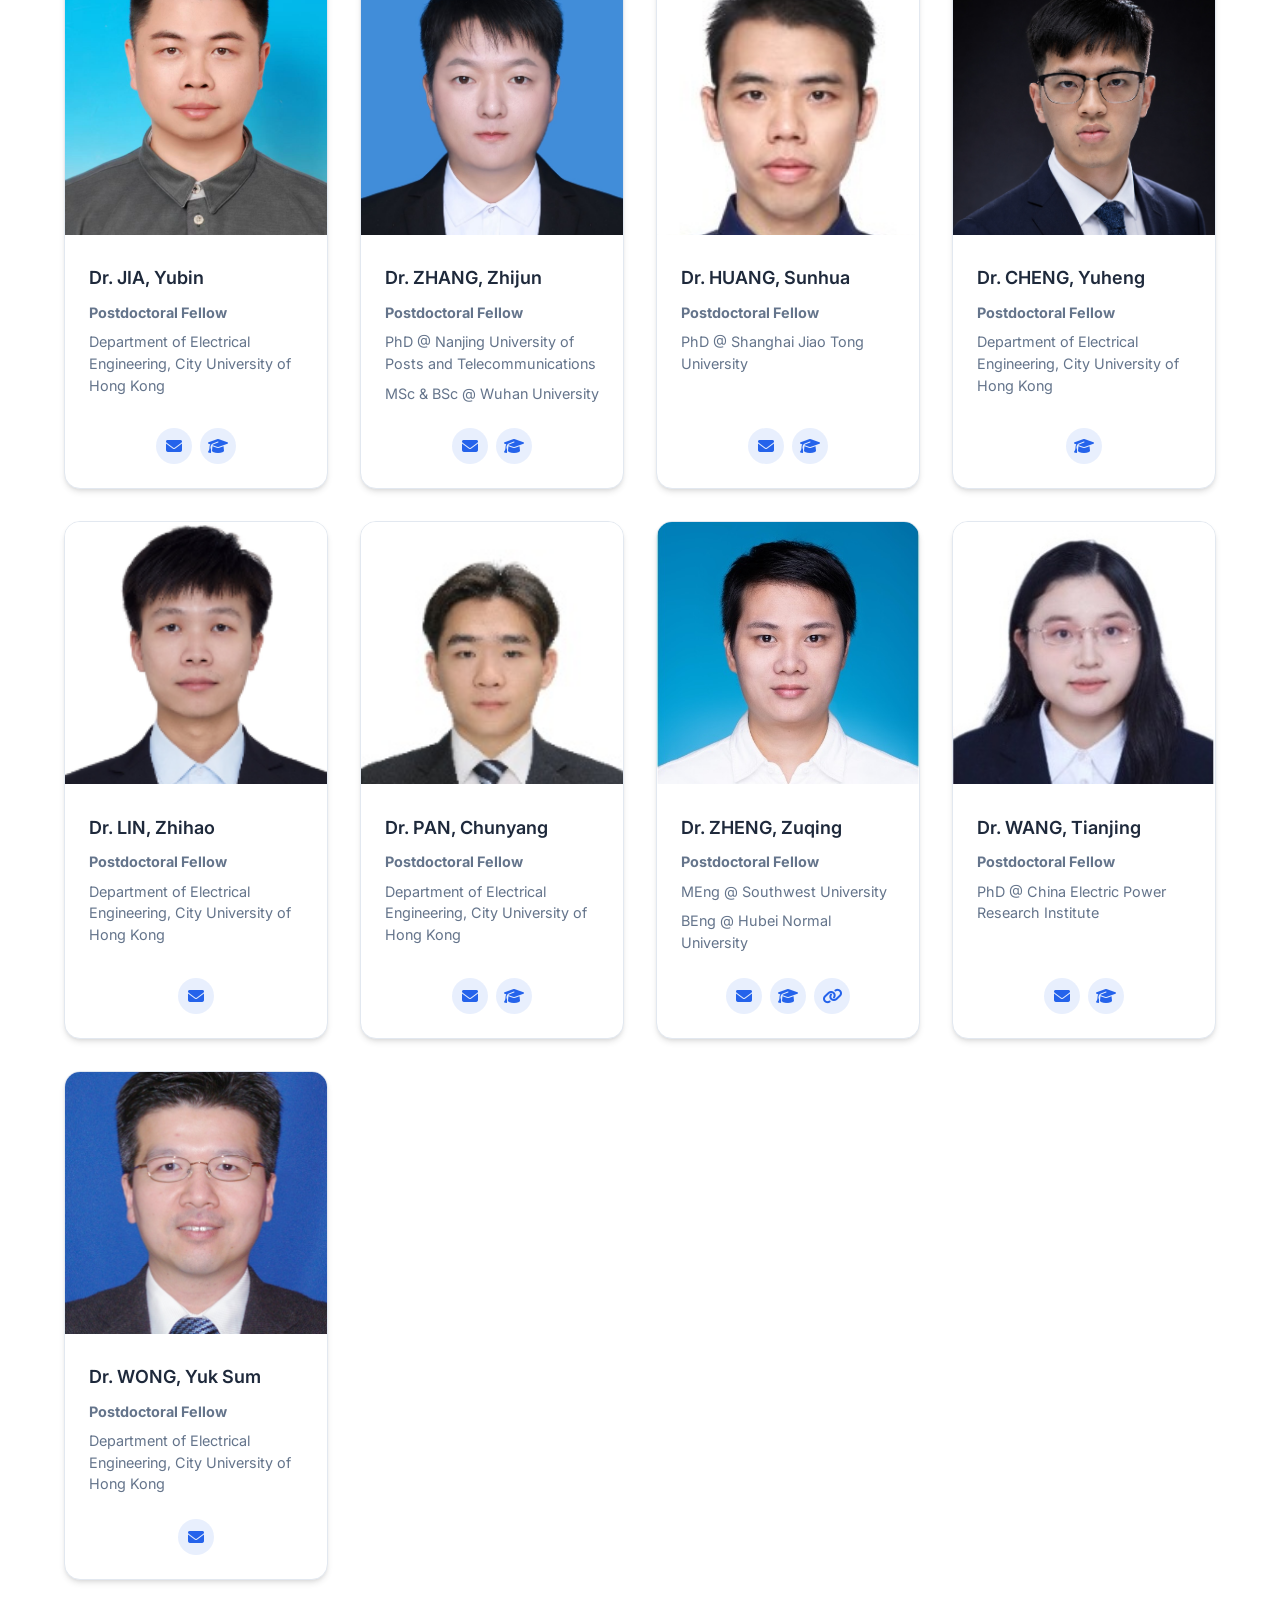
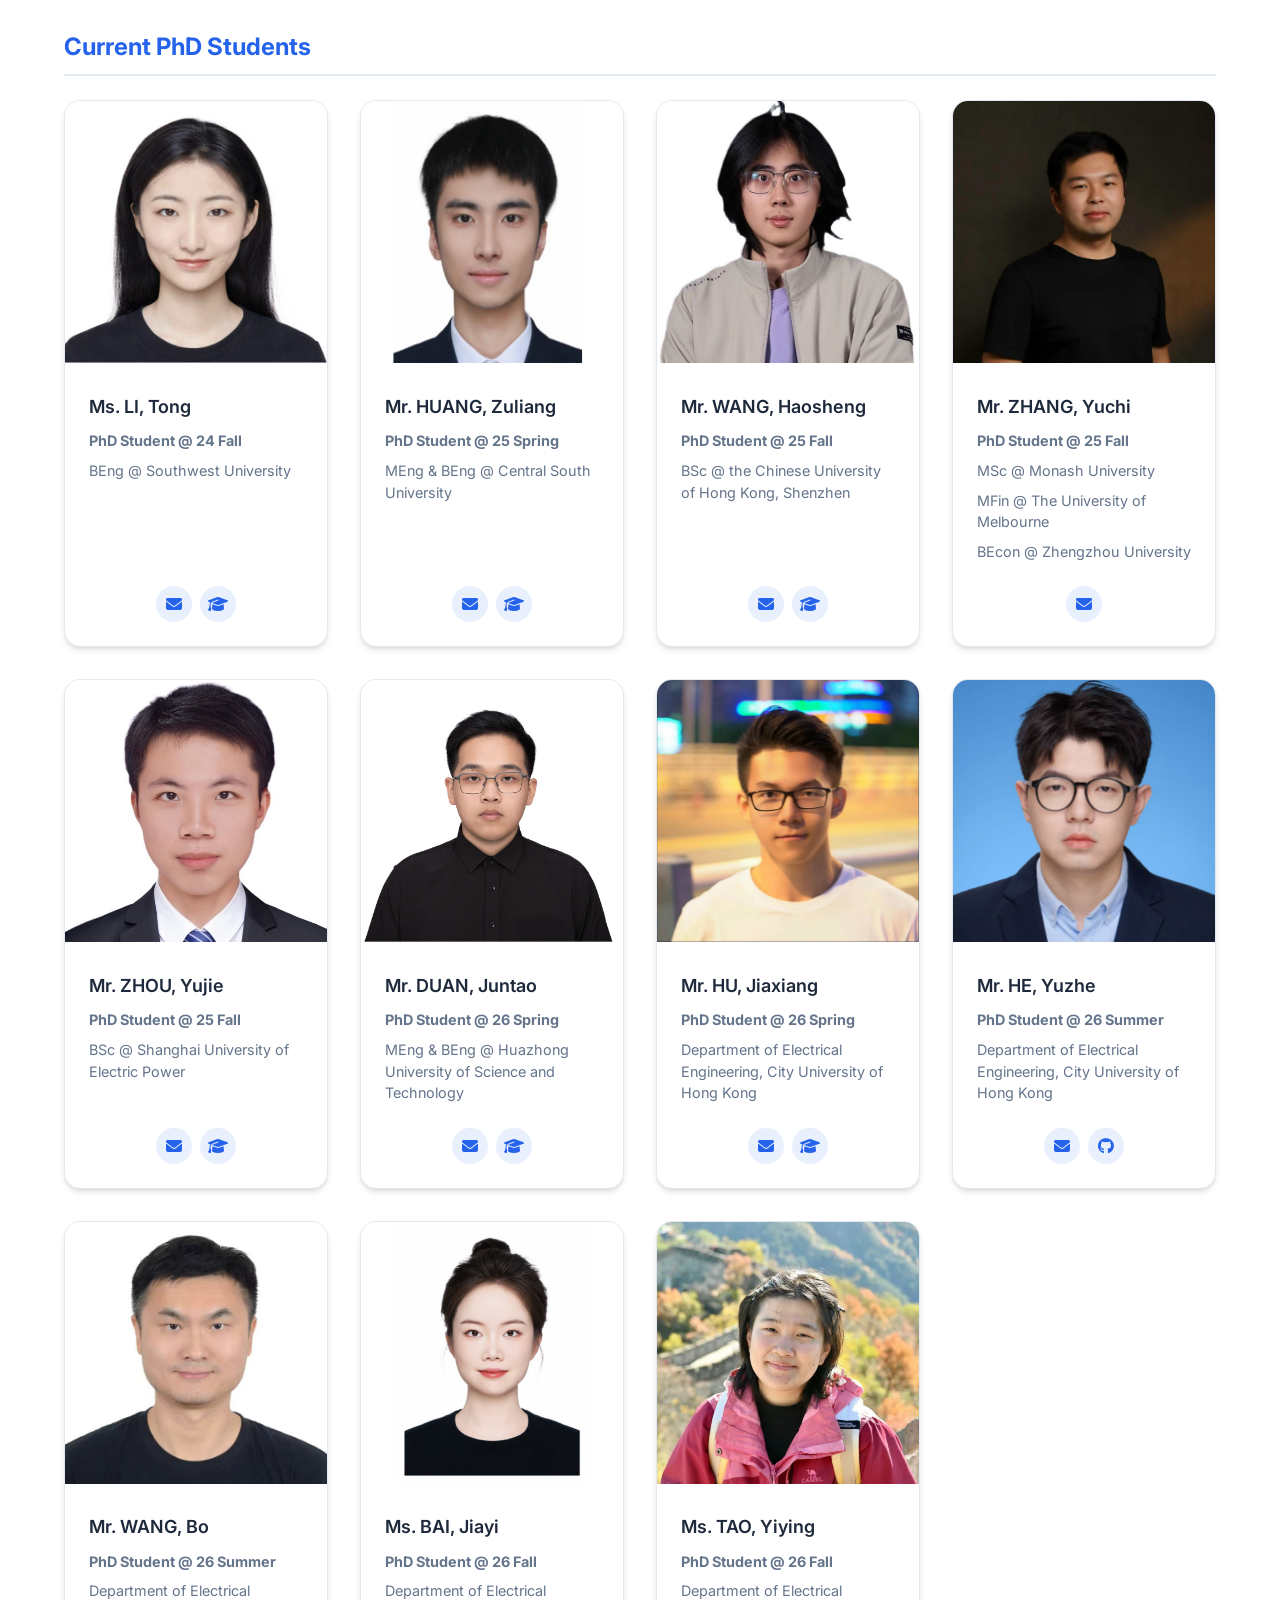
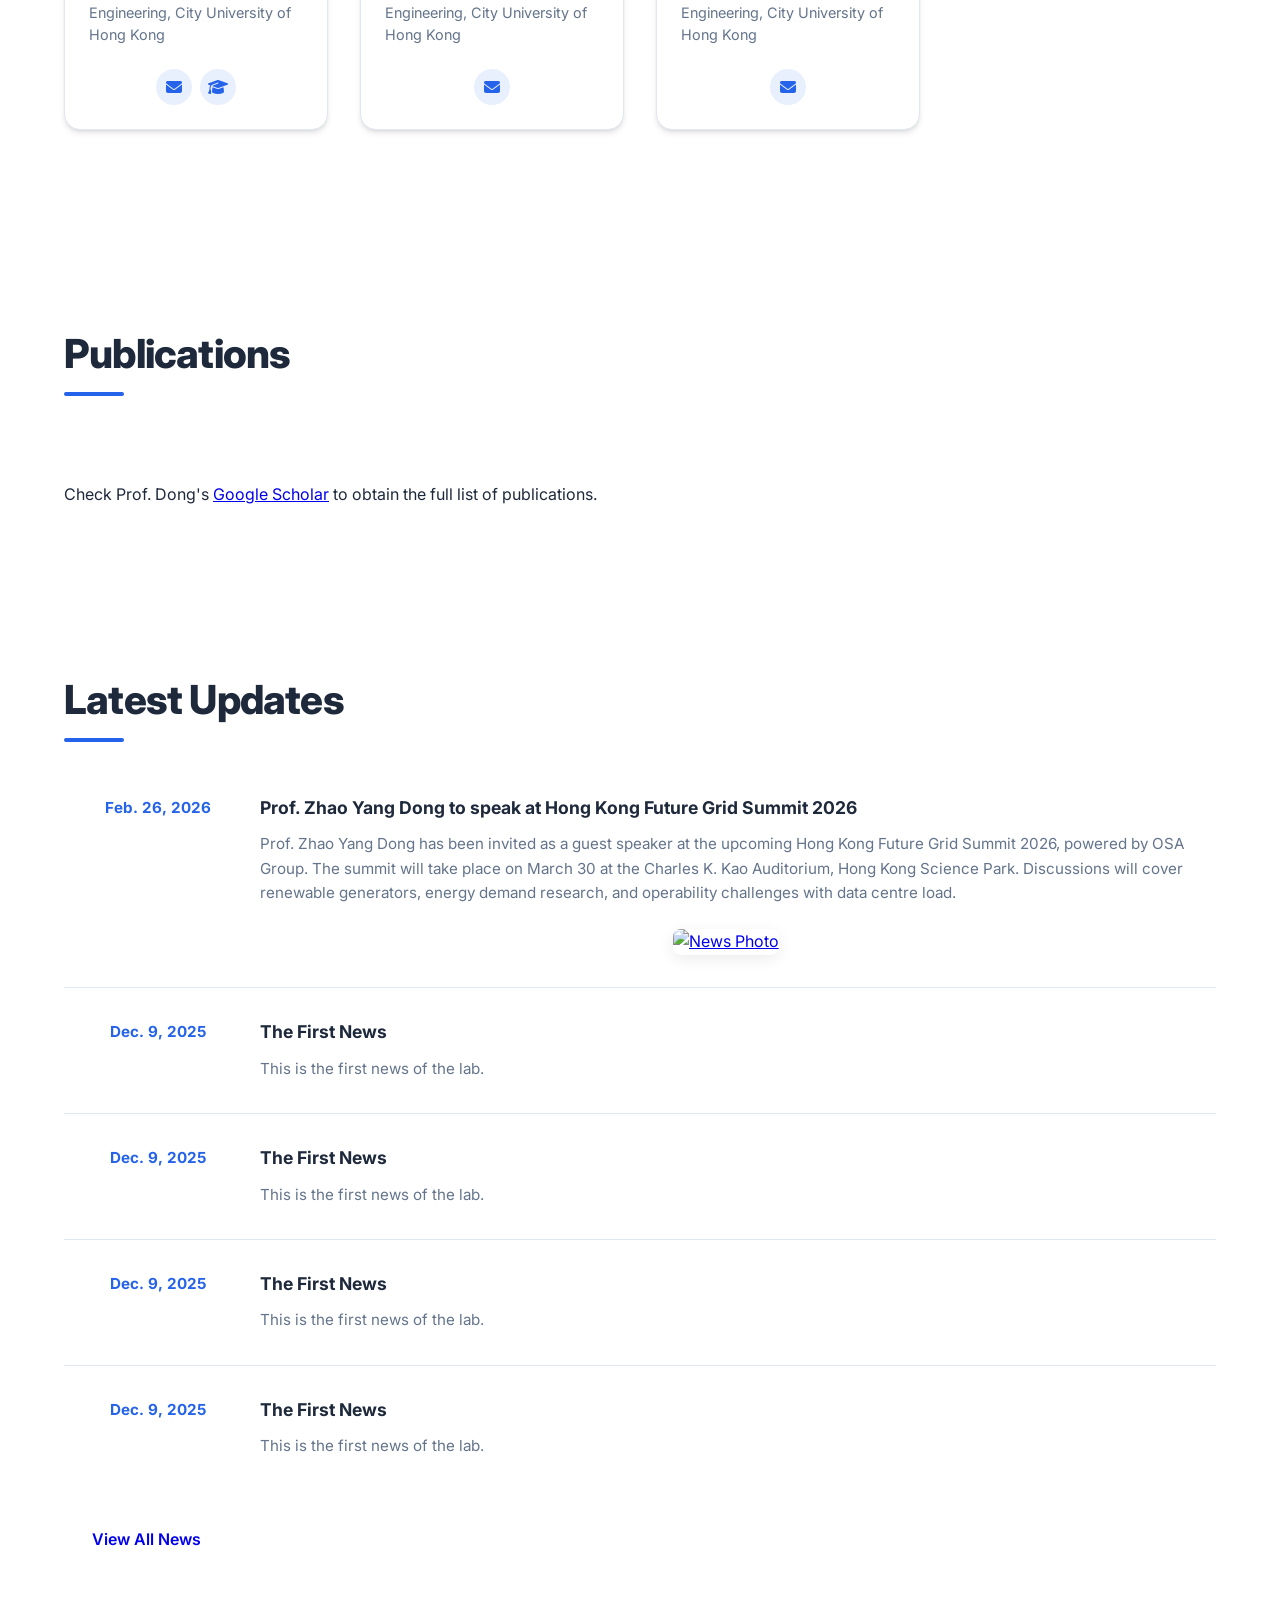
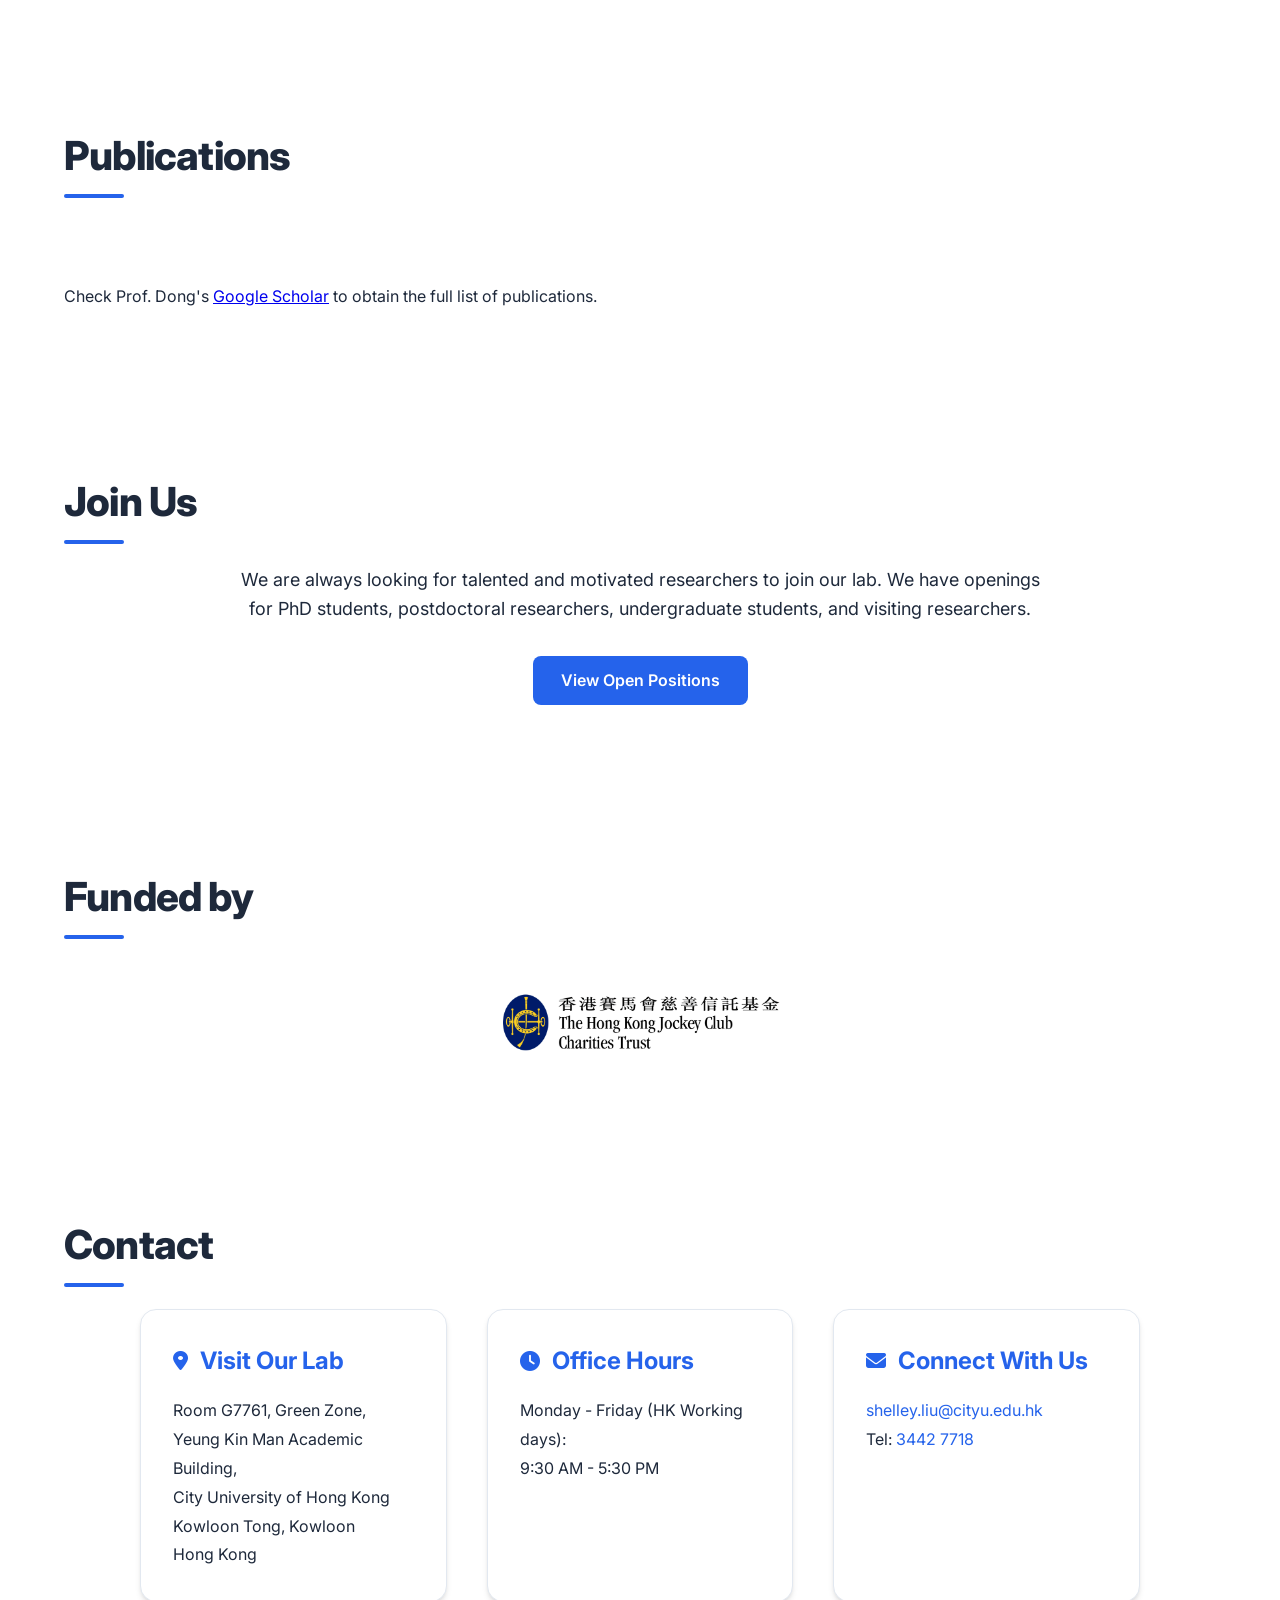
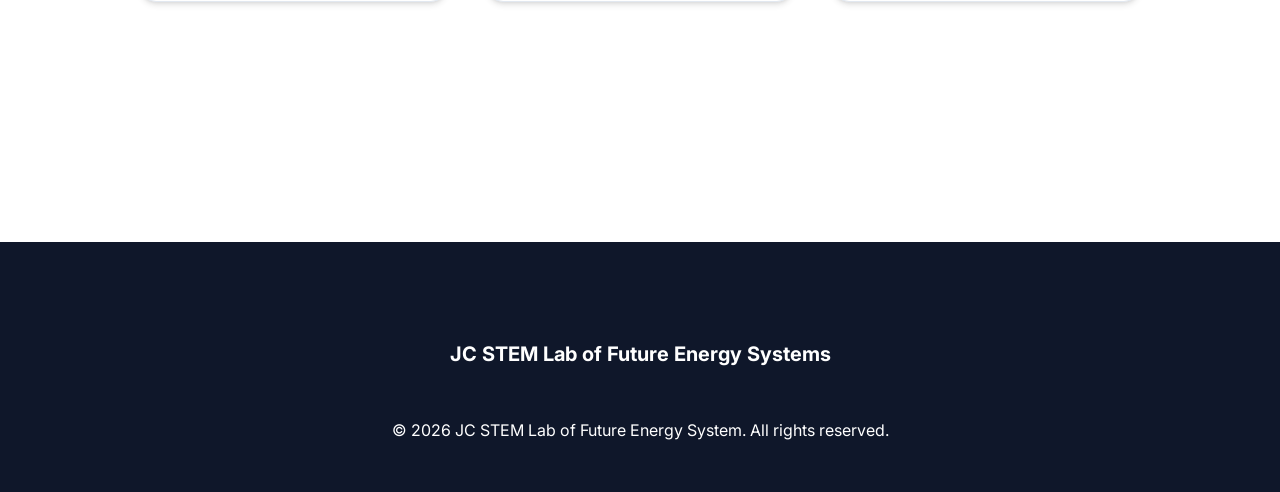
==== commit 135315eb: "Preserve configured team member order" ====
--- a/index.html
+++ b/index.html
@@ -308,15 +308,6 @@
                             if (!subcategory) return;
                             const members = Array.isArray(subcategory.members) ? subcategory.members : [];
                             if (members.length === 0) return;
-
-                            // Sort by enrollment year (earlier year comes first: phd24 before phd25, etc.)
-                            members.sort((a, b) => {
-                                const getYear = (id) => {
-                                    const match = id.match(/\d+/);
-                                    return match ? parseInt(match[0]) : 999;
-                                };
-                                return getYear(a.id) - getYear(b.id);
-                            });
 
                             // Create category title
                             const categoryTitle = document.createElement('h3');
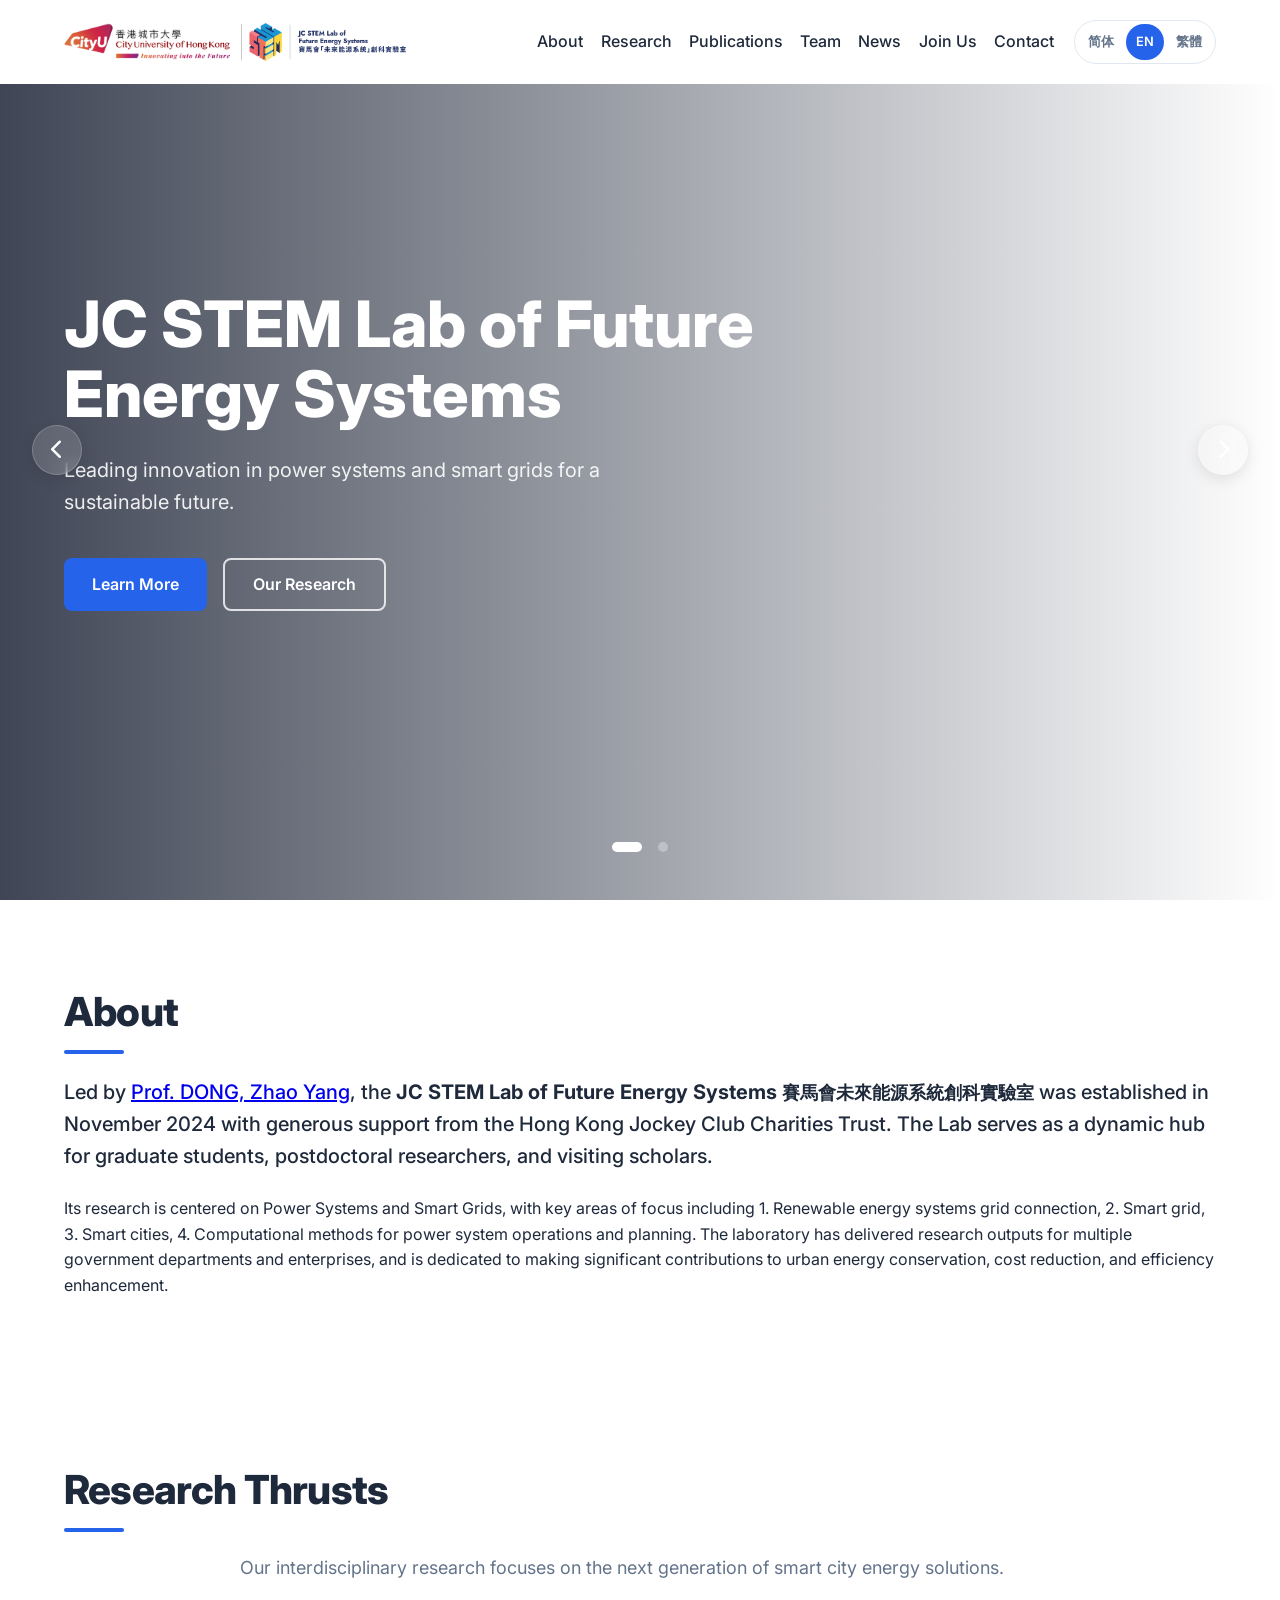
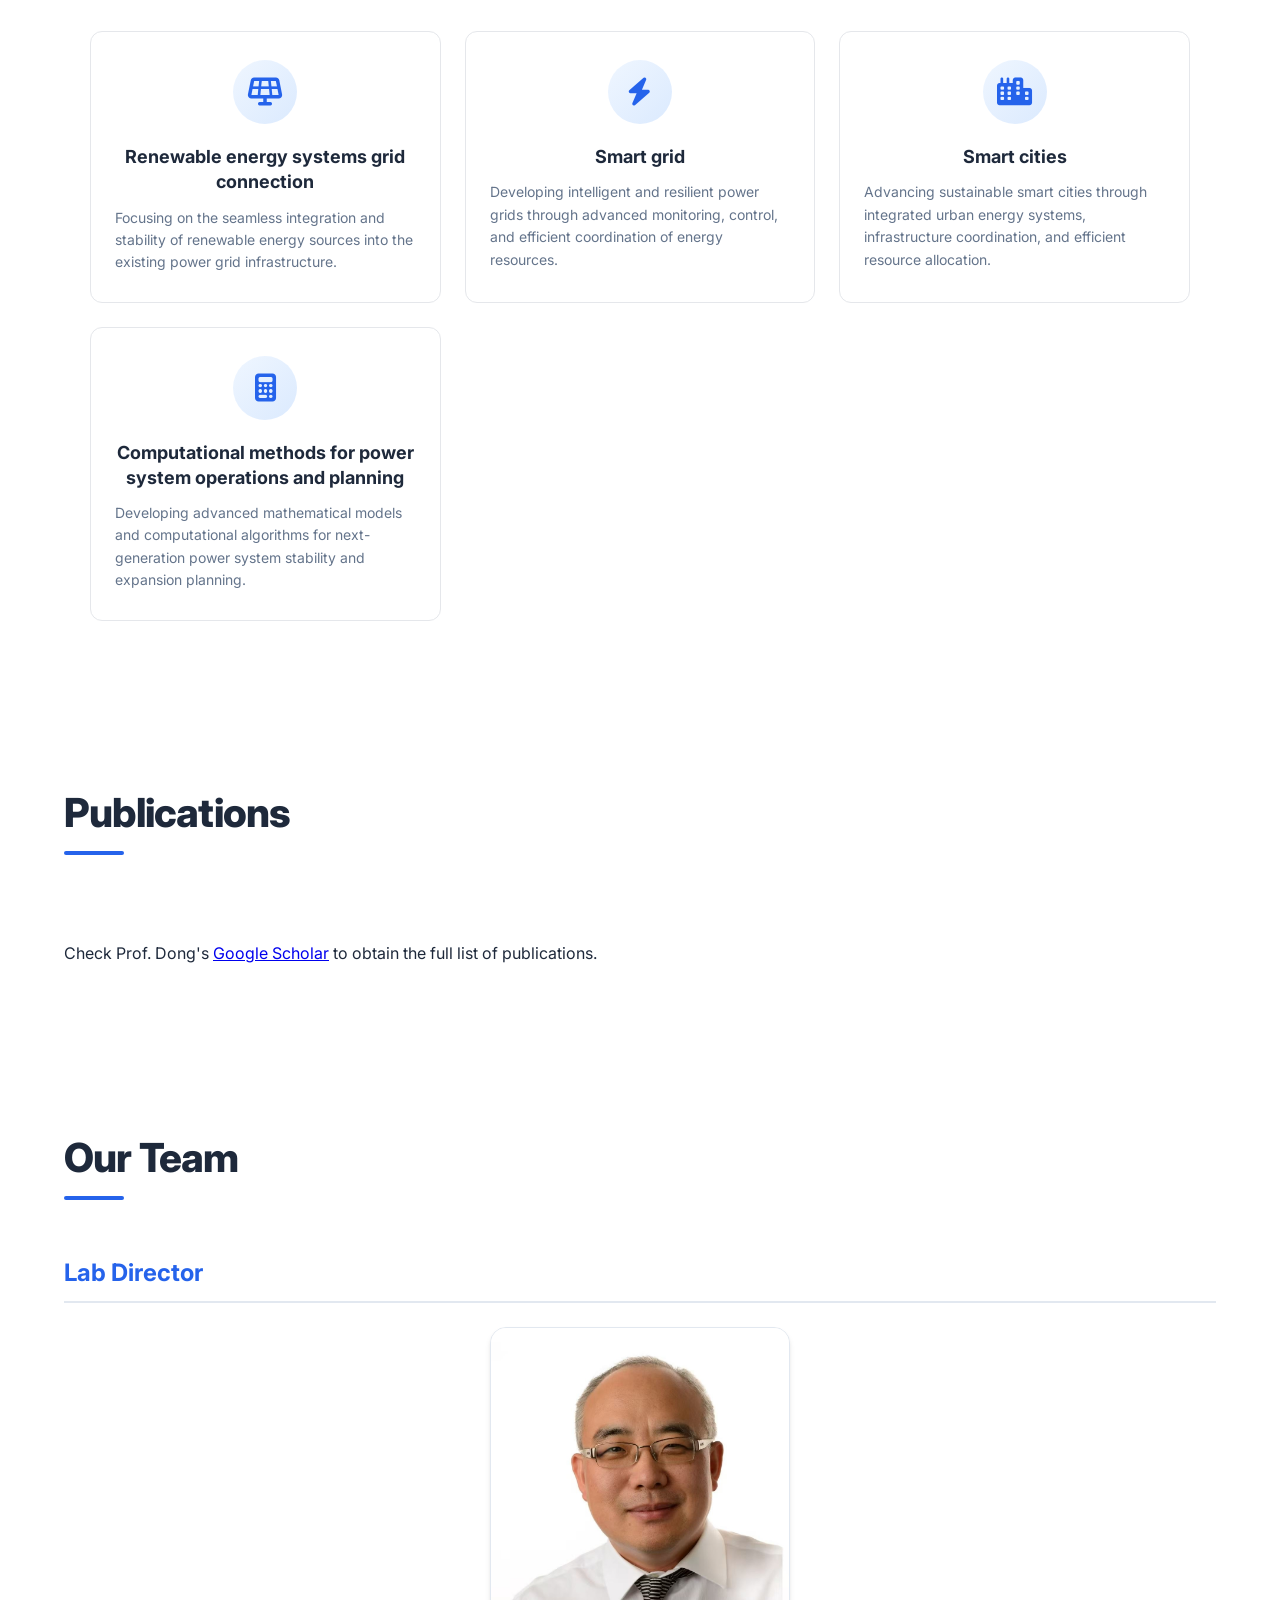
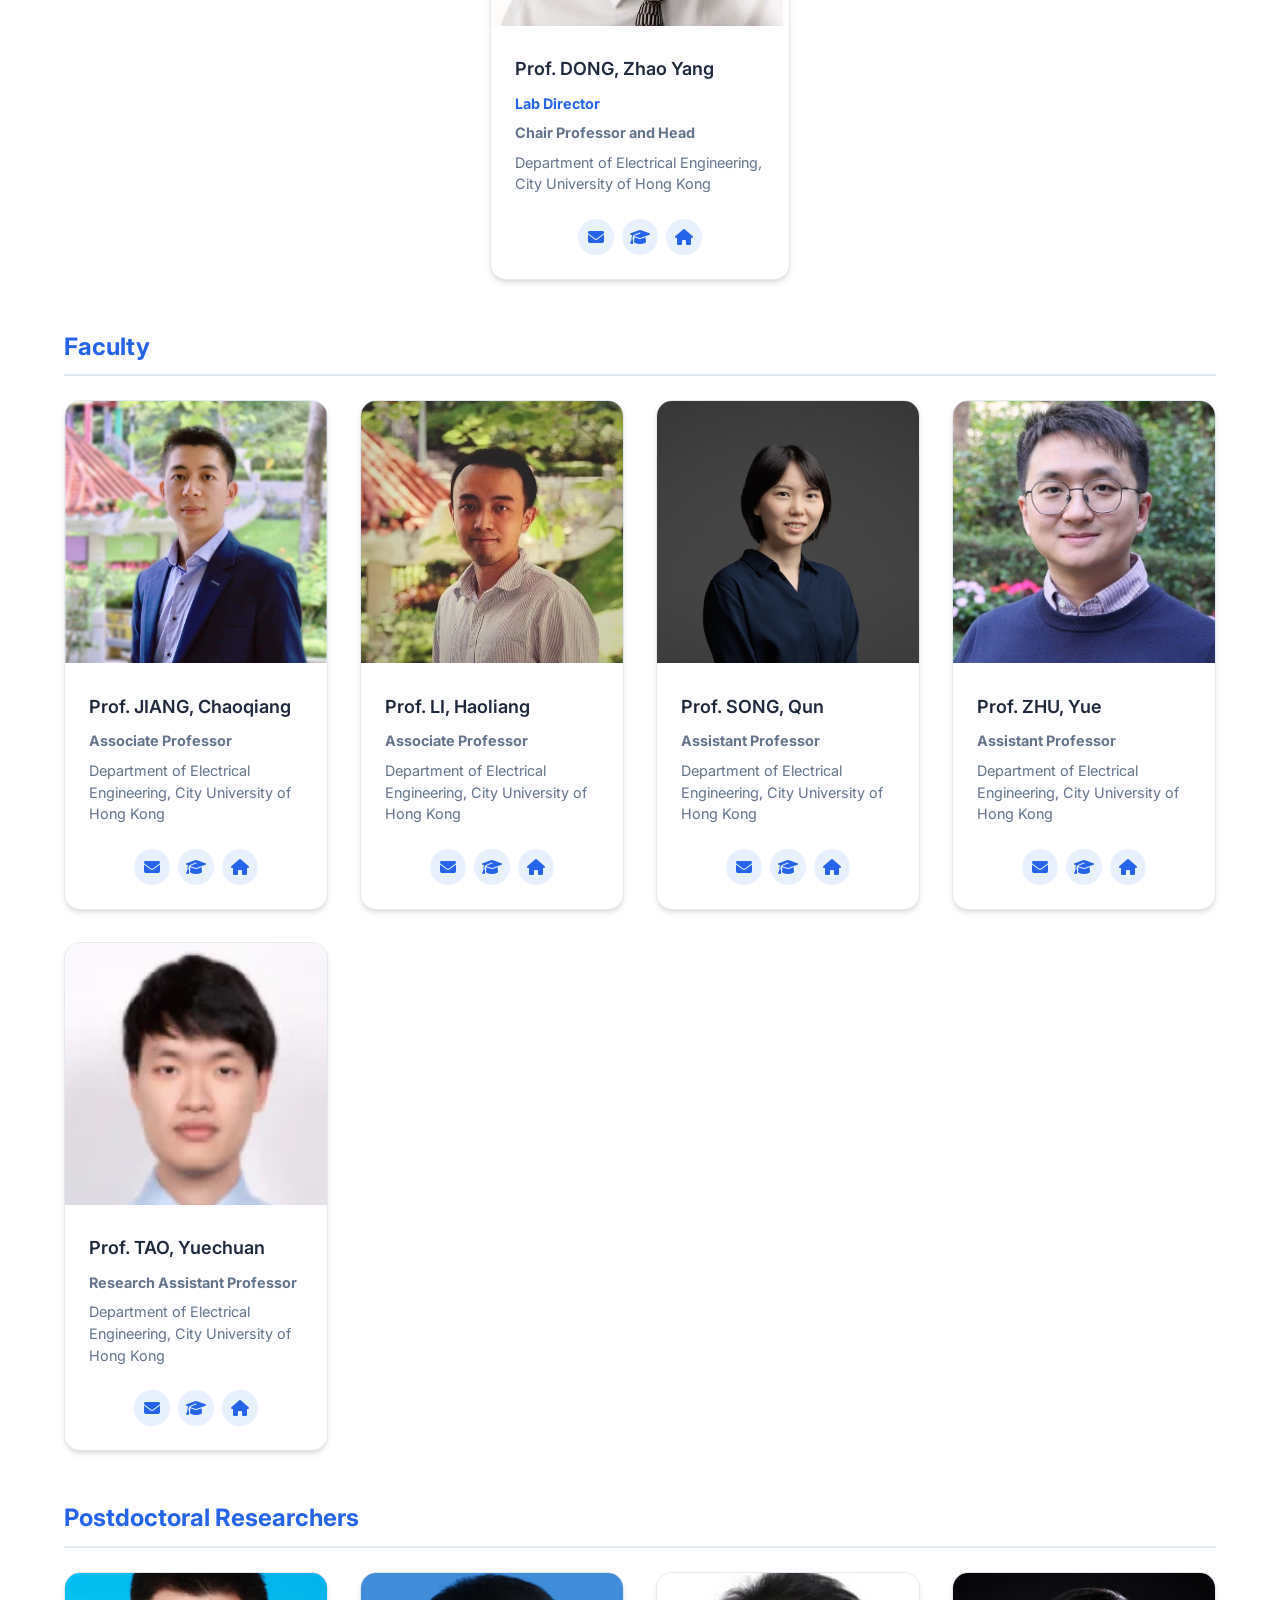
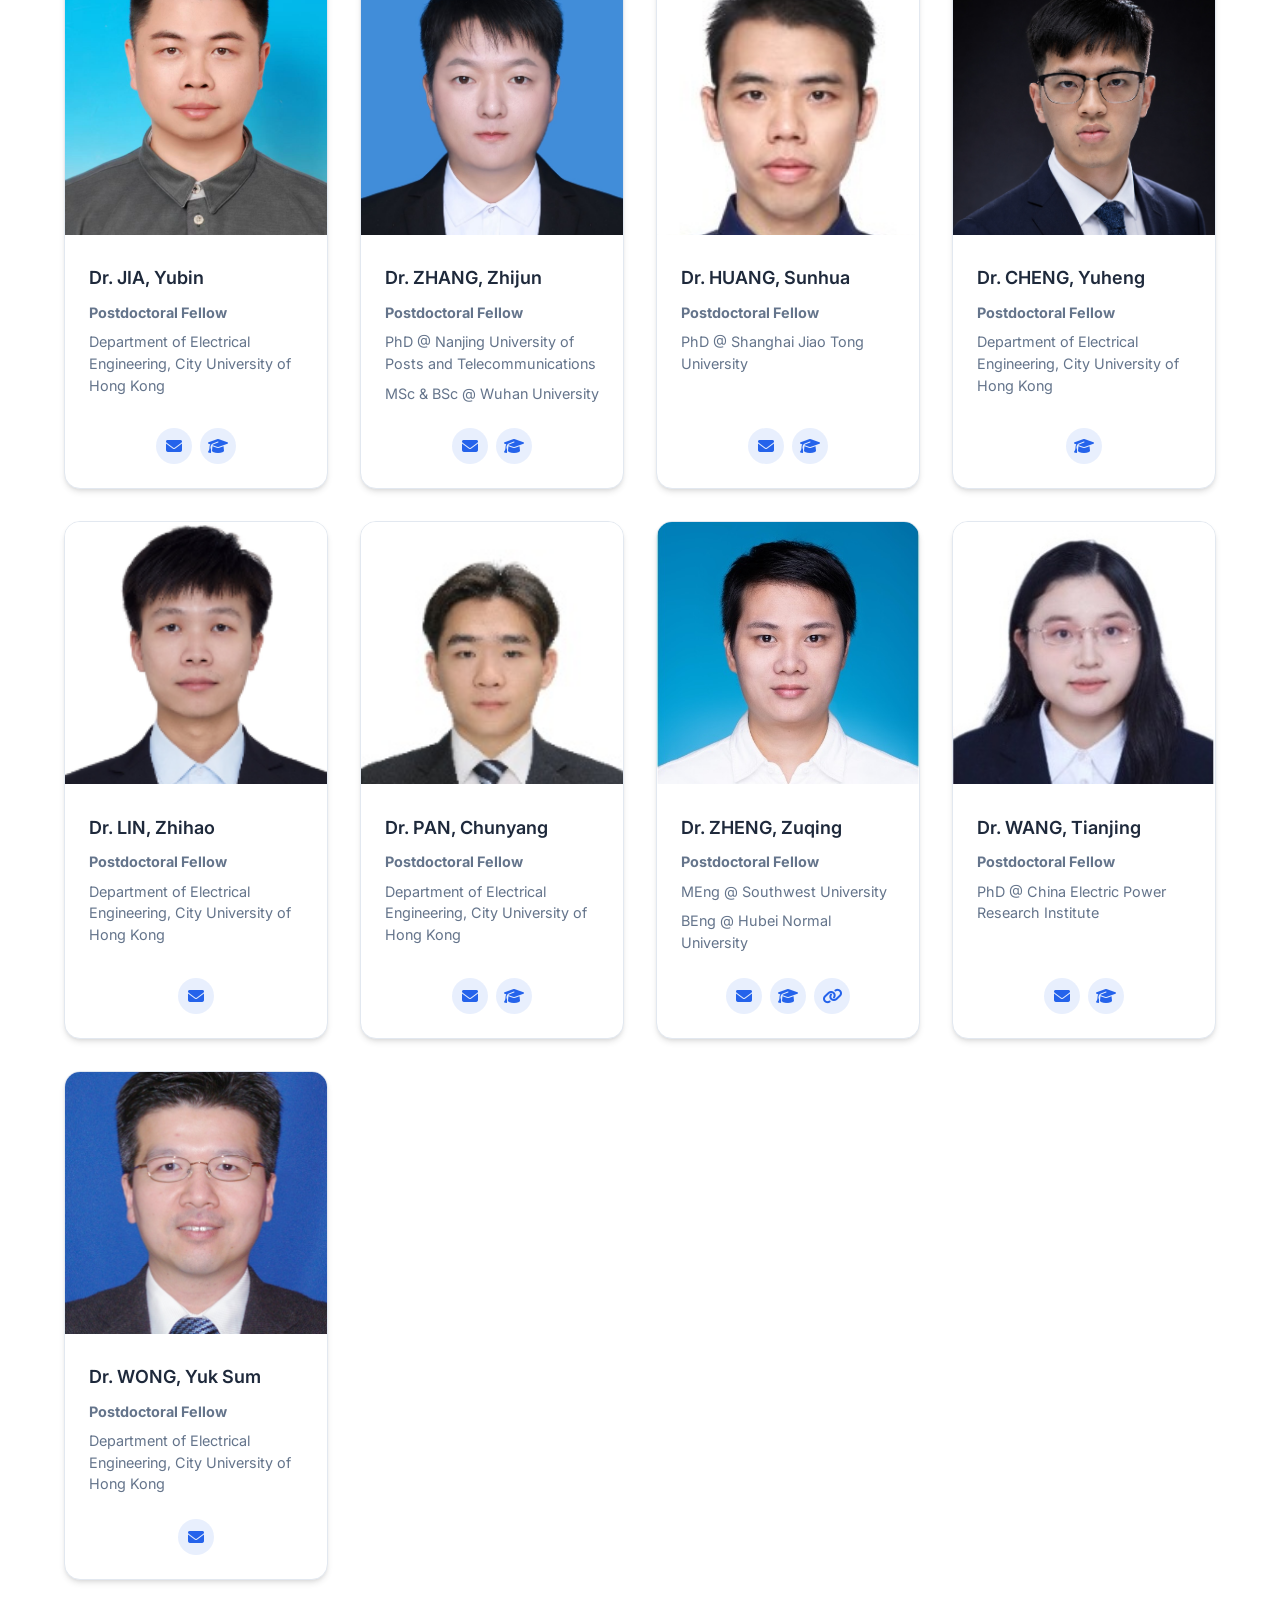
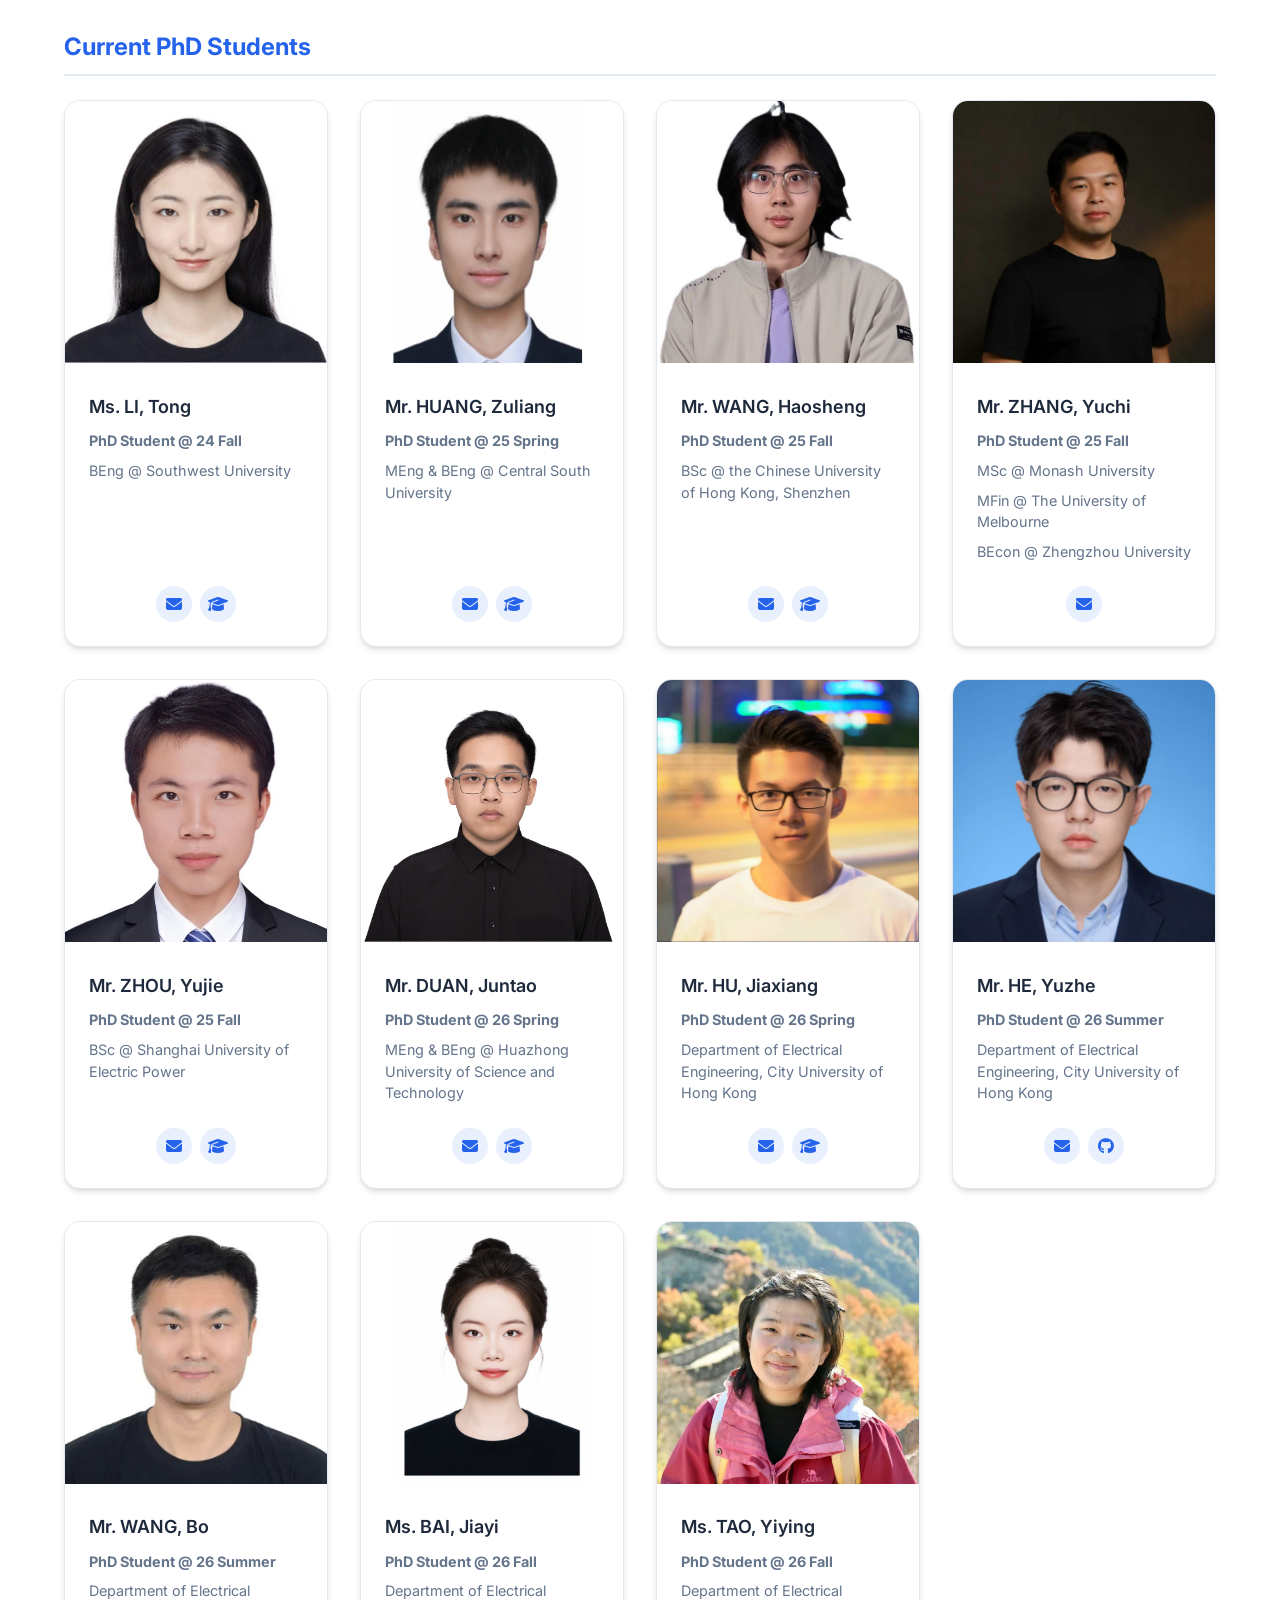
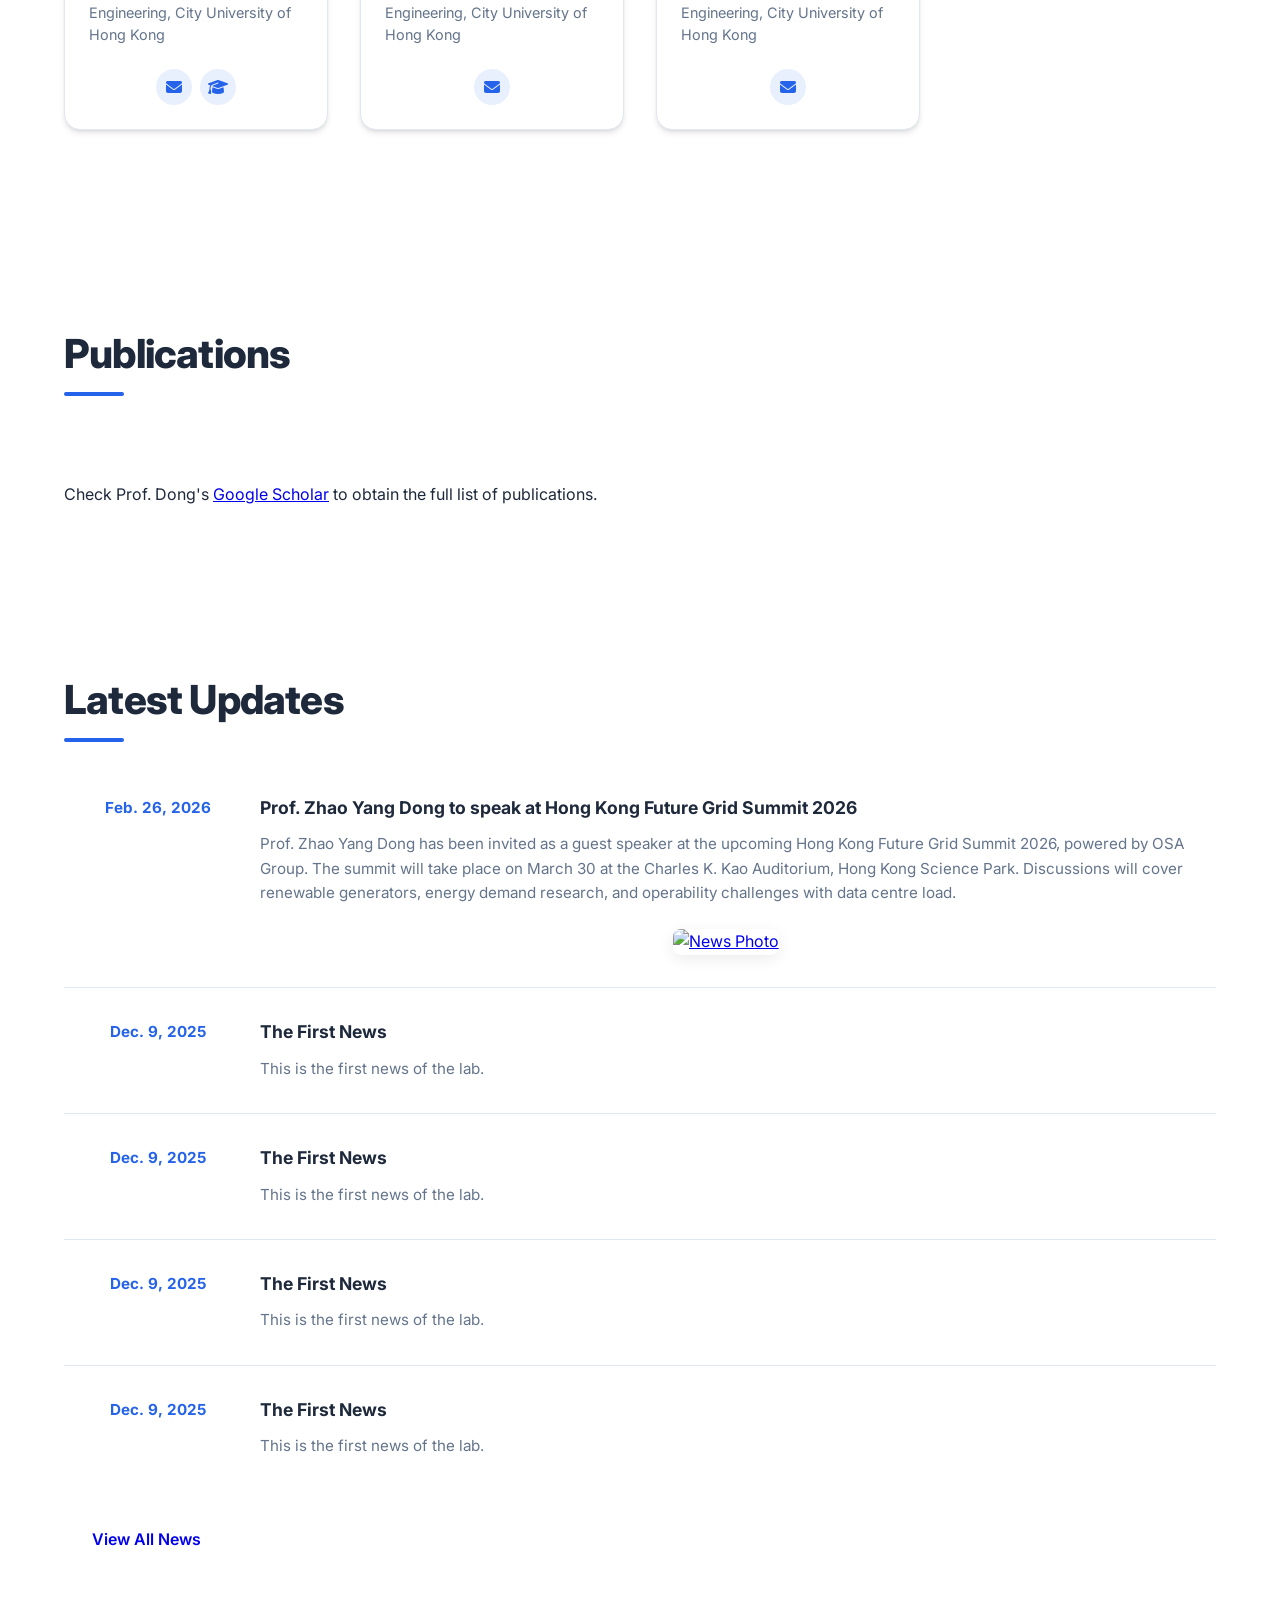
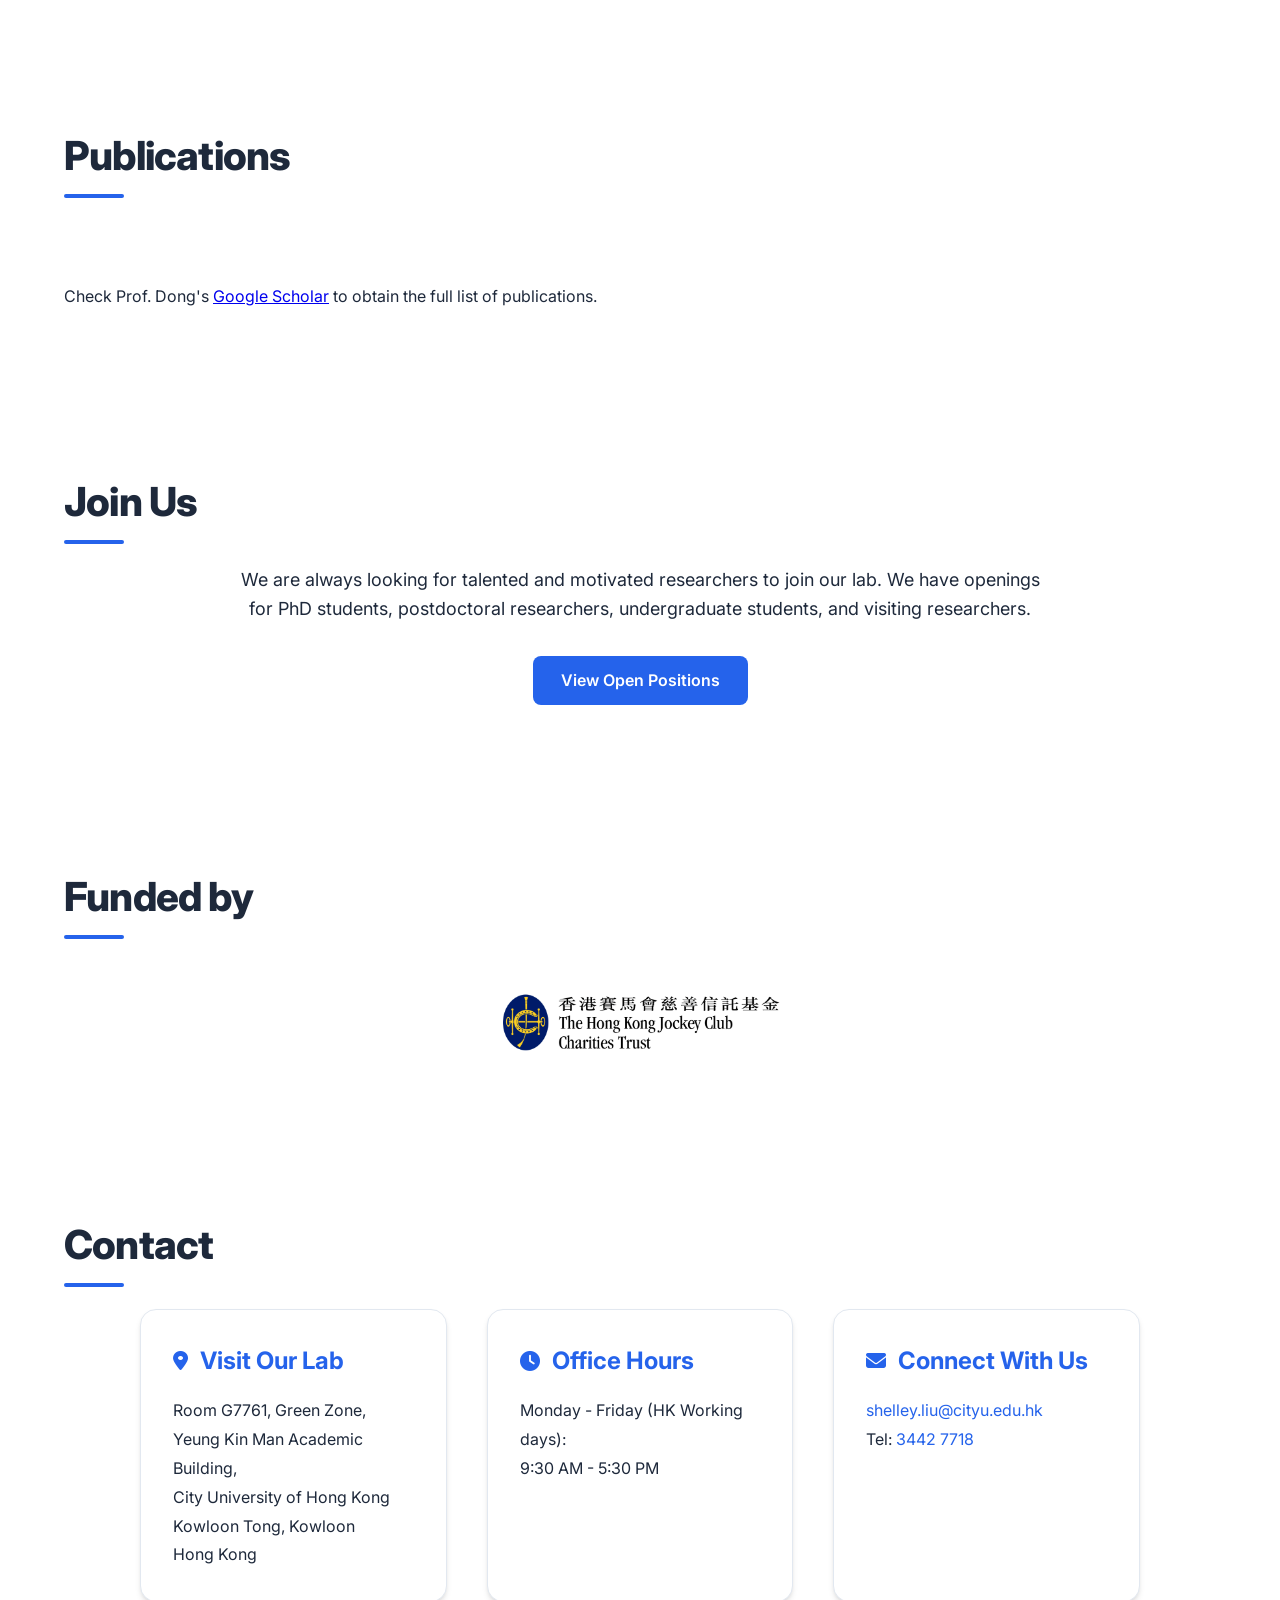
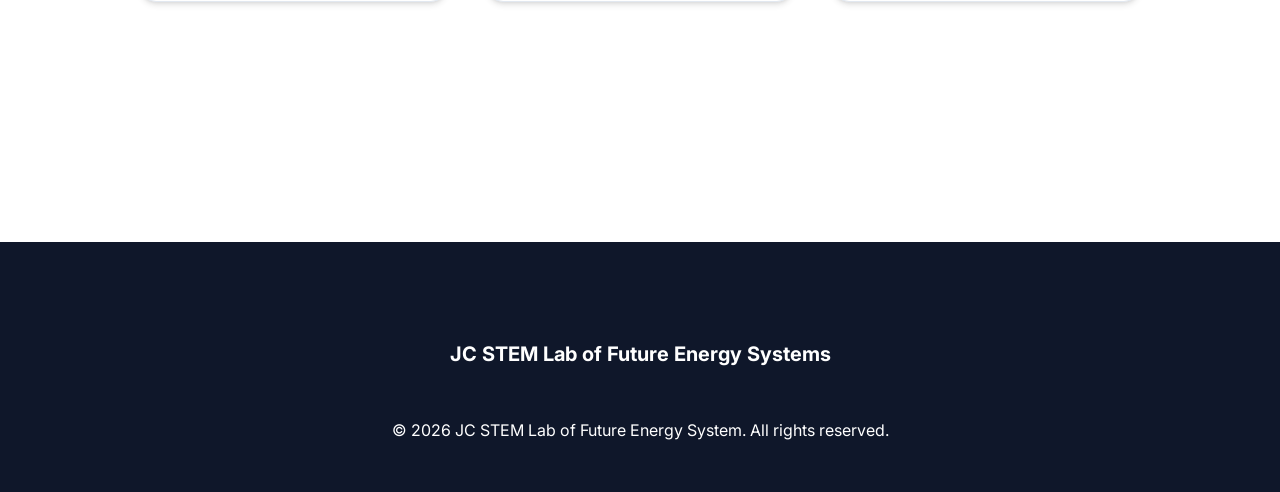
==== commit c5824549: "Add English, Simplified Chinese and Traditional Chinese switching" ====
--- a/index.html
+++ b/index.html
@@ -7,6 +7,9 @@
     <title>JC STEM Lab of Future Energy Systems</title>
     <link rel="icon" type="image/png" href="/assets/favicon.png">
     <link rel="stylesheet" href="styles.css">
+    <link rel="stylesheet" href="js/i18n.css">
+    <script defer src="js/i18n-content.js"></script>
+    <script defer src="js/i18n.js"></script>
     <link rel="stylesheet" href="https://cdnjs.cloudflare.com/ajax/libs/font-awesome/6.4.0/css/all.min.css">
     <link href="https://fonts.googleapis.com/css2?family=Inter:wght@300;400;500;600;700&display=swap" rel="stylesheet">
 </head>
--- a/js/i18n.css
+++ b/js/i18n.css
@@ -0,0 +1,54 @@
+.language-switch {
+    display: inline-flex;
+    align-items: center;
+    flex-shrink: 0;
+    gap: 2px;
+    padding: 3px;
+    margin-left: 0.5rem;
+    border: 1px solid var(--border-color, #dbe2ea);
+    border-radius: 999px;
+    background: var(--surface, #fff);
+}
+
+.language-switch button {
+    border: 0;
+    border-radius: 999px;
+    padding: 7px 10px;
+    min-height: 36px;
+    font: 600 0.8rem/1.2 Inter, "Microsoft YaHei", "PingFang TC", sans-serif;
+    background: transparent;
+    color: var(--text-secondary, #475569);
+    cursor: pointer;
+    white-space: nowrap;
+}
+
+.language-switch button:hover { background: #eff6ff; }
+.language-switch button[aria-pressed="true"] { background: var(--primary, #2563eb); color: #fff; }
+.language-switch button:focus-visible { outline: 2px solid var(--primary, #2563eb); outline-offset: 2px; }
+.language-switch-floating { position: fixed; top: 12px; right: 12px; z-index: 1100; }
+html:lang(zh-Hans) body { font-family: Inter, "PingFang SC", "Microsoft YaHei", sans-serif; }
+html:lang(zh-Hant) body { font-family: Inter, "PingFang TC", "Microsoft JhengHei", sans-serif; }
+html:lang(zh-Hans) .about-lead b > span,
+html:lang(zh-Hant) .about-lead b > span { display: none; }
+
+/* Keep the language control on the toolbar, outside the mobile navigation drawer. */
+.nav-container { gap: 0.75rem; }
+.nav-brand { min-width: 0; max-width: 350px; }
+.nav-brand .nav-logo-img { max-width: 100%; height: auto; max-height: 45px; }
+.nav-menu { margin-left: auto; }
+.nav-links { gap: clamp(0.75rem, 1.35vw, 1.5rem); }
+.nav-links a { white-space: nowrap; }
+@media (min-width: 769px) and (max-width: 1250px) {
+    .nav-links { gap: 1.25rem; }
+    .nav-brand .logo-text { max-width: 280px; white-space: normal; }
+}
+@media (max-width: 768px) {
+    .language-switch { margin-left: auto; }
+    .language-switch button { padding: 7px 8px; min-height: 36px; }
+    .nav-container { flex-wrap: wrap; }
+    .nav-menu .nav-links { flex-direction: column; gap: 1.25rem; }
+    .nav-brand { min-width: 0; max-width: calc(100% - 185px); }
+    .nav-brand .nav-logo-img { max-width: 100%; height: auto; max-height: 32px; }
+    .nav-brand .logo-text { white-space: normal; font-size: 0.8rem; line-height: 1.3; }
+    .mobile-toggle { flex-shrink: 0; }
+}
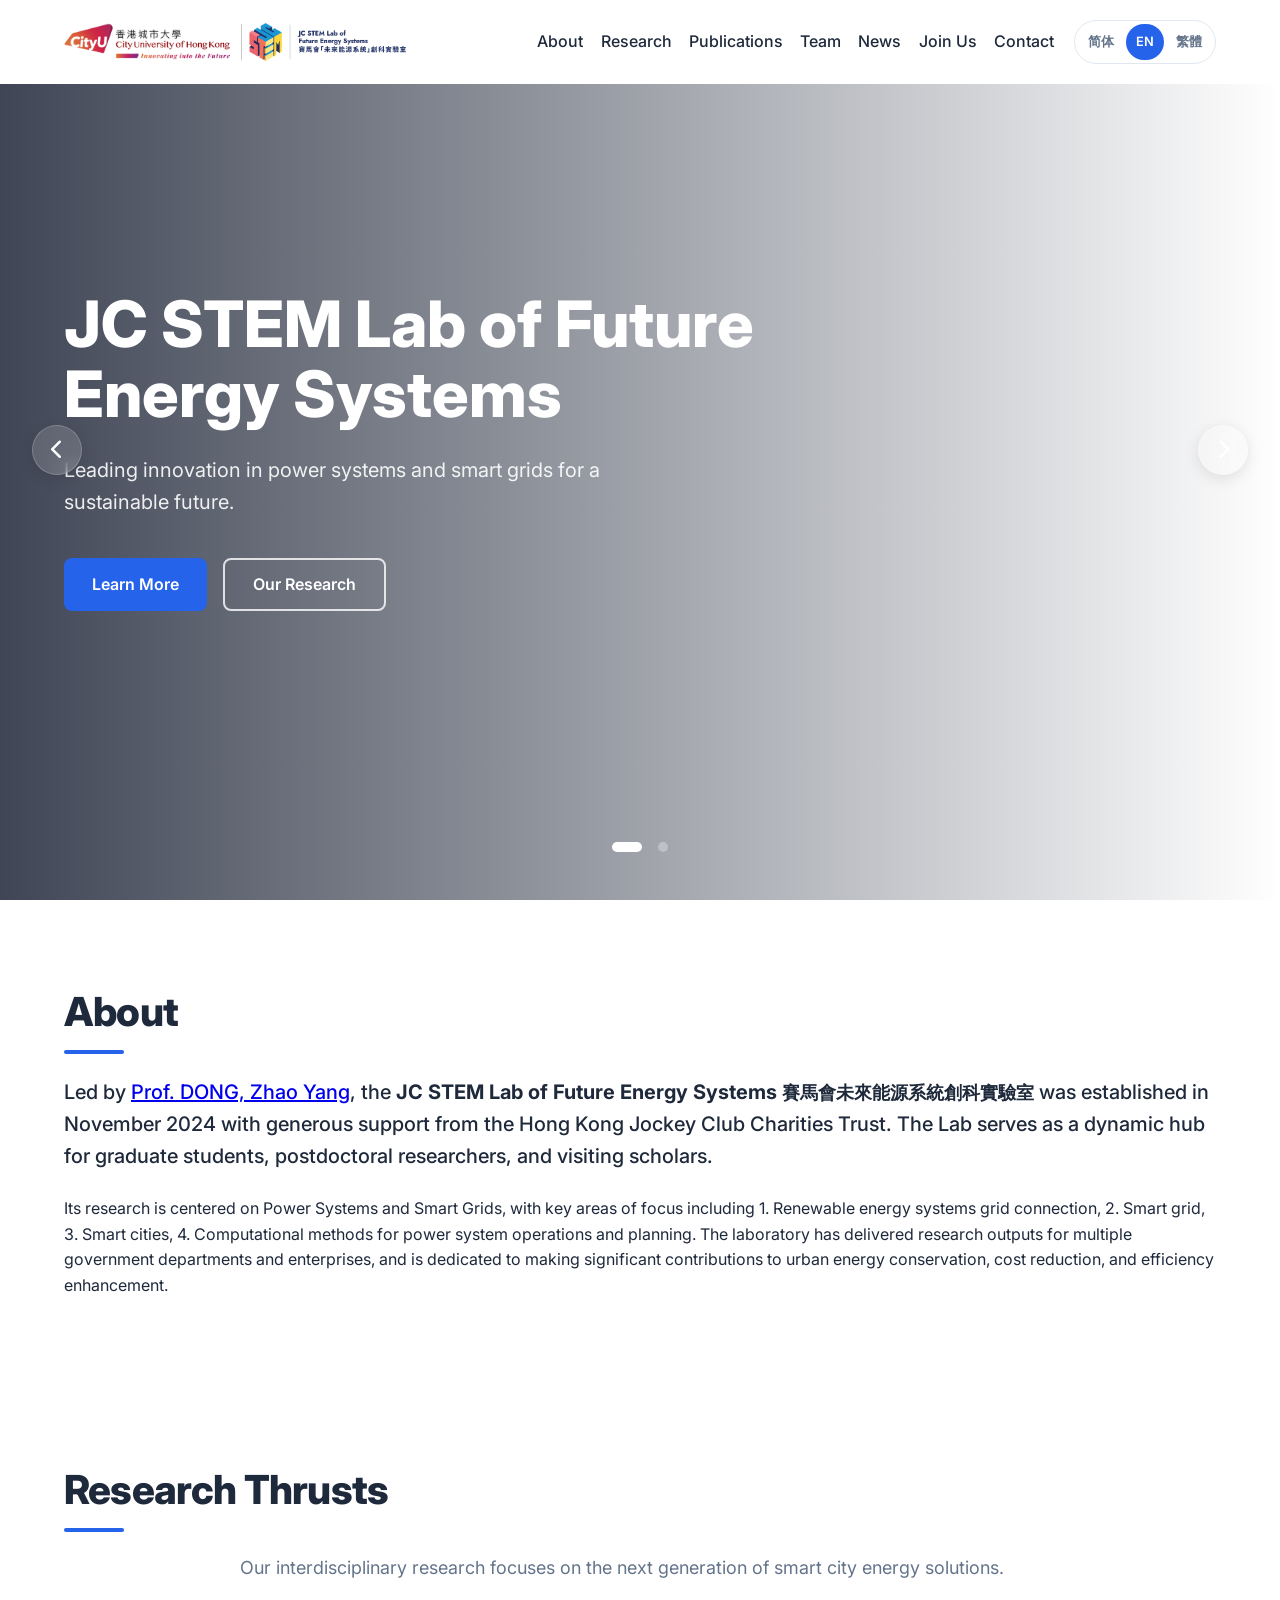
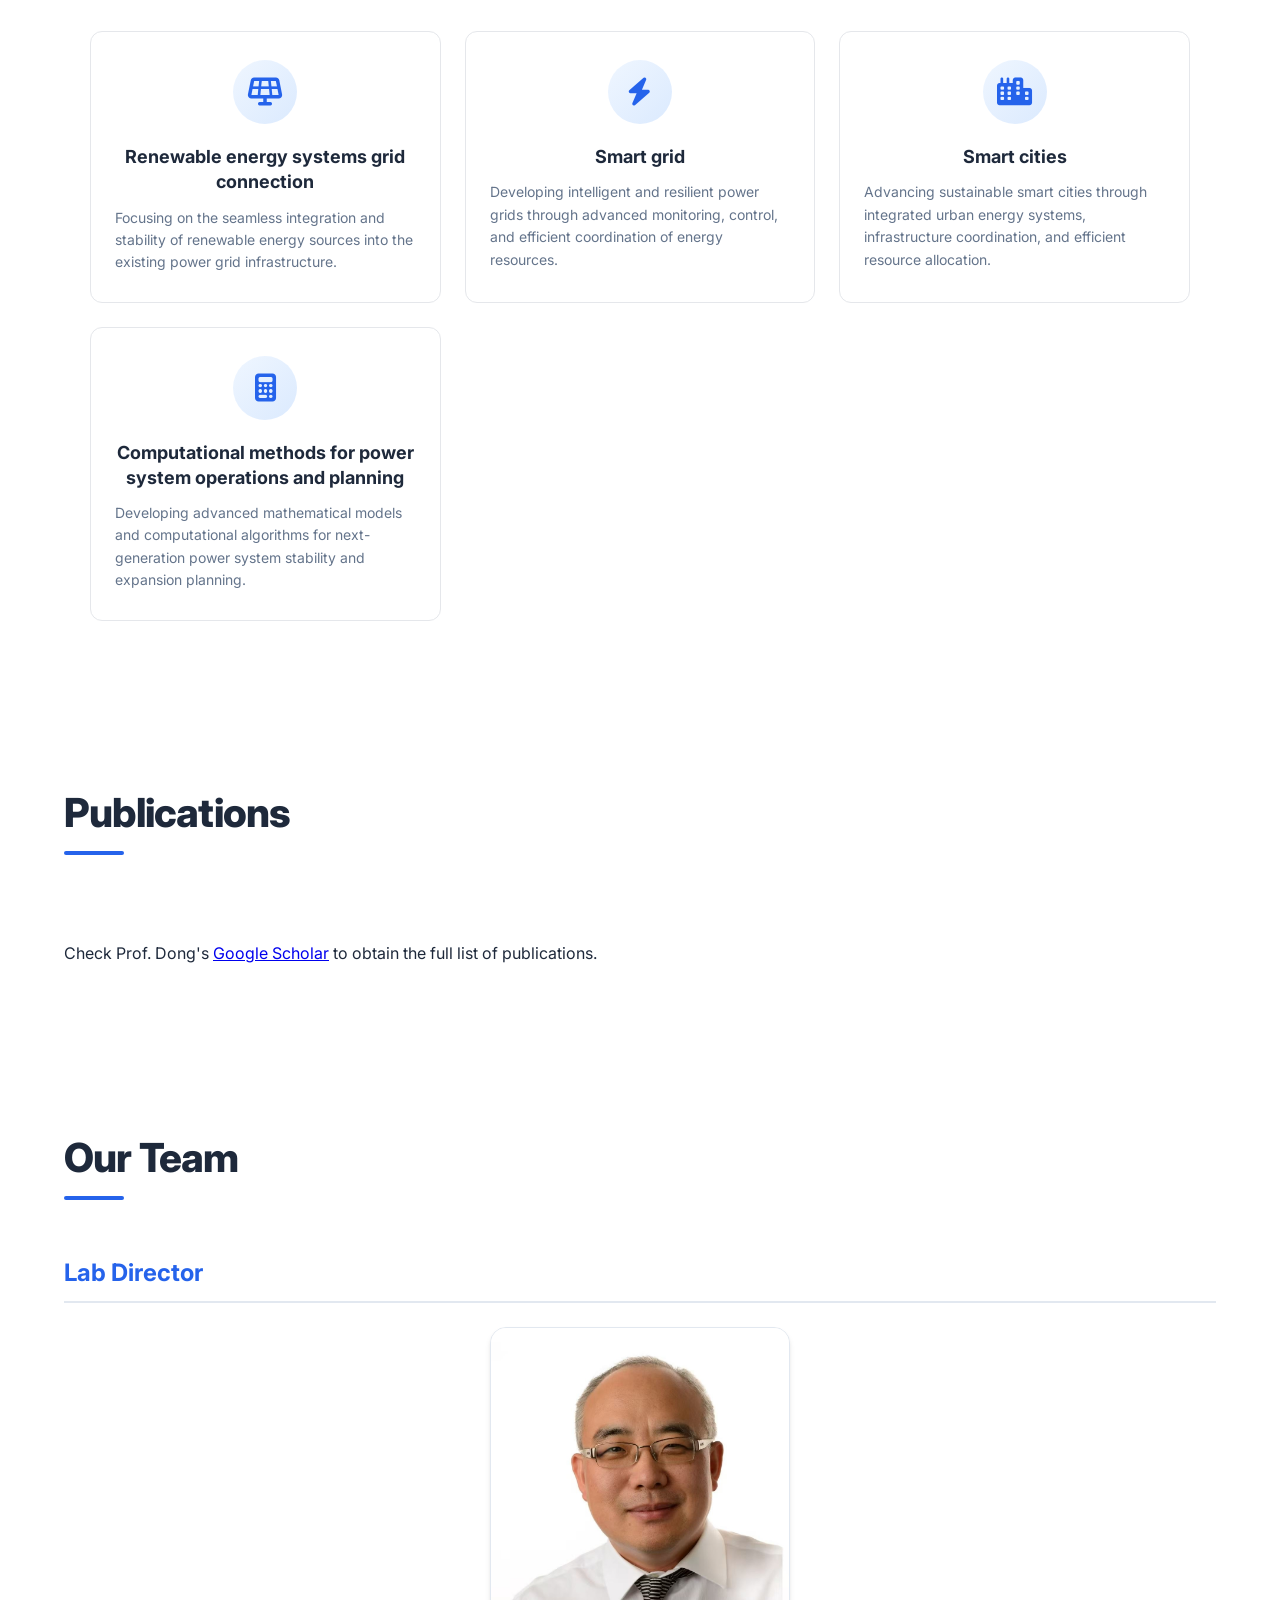
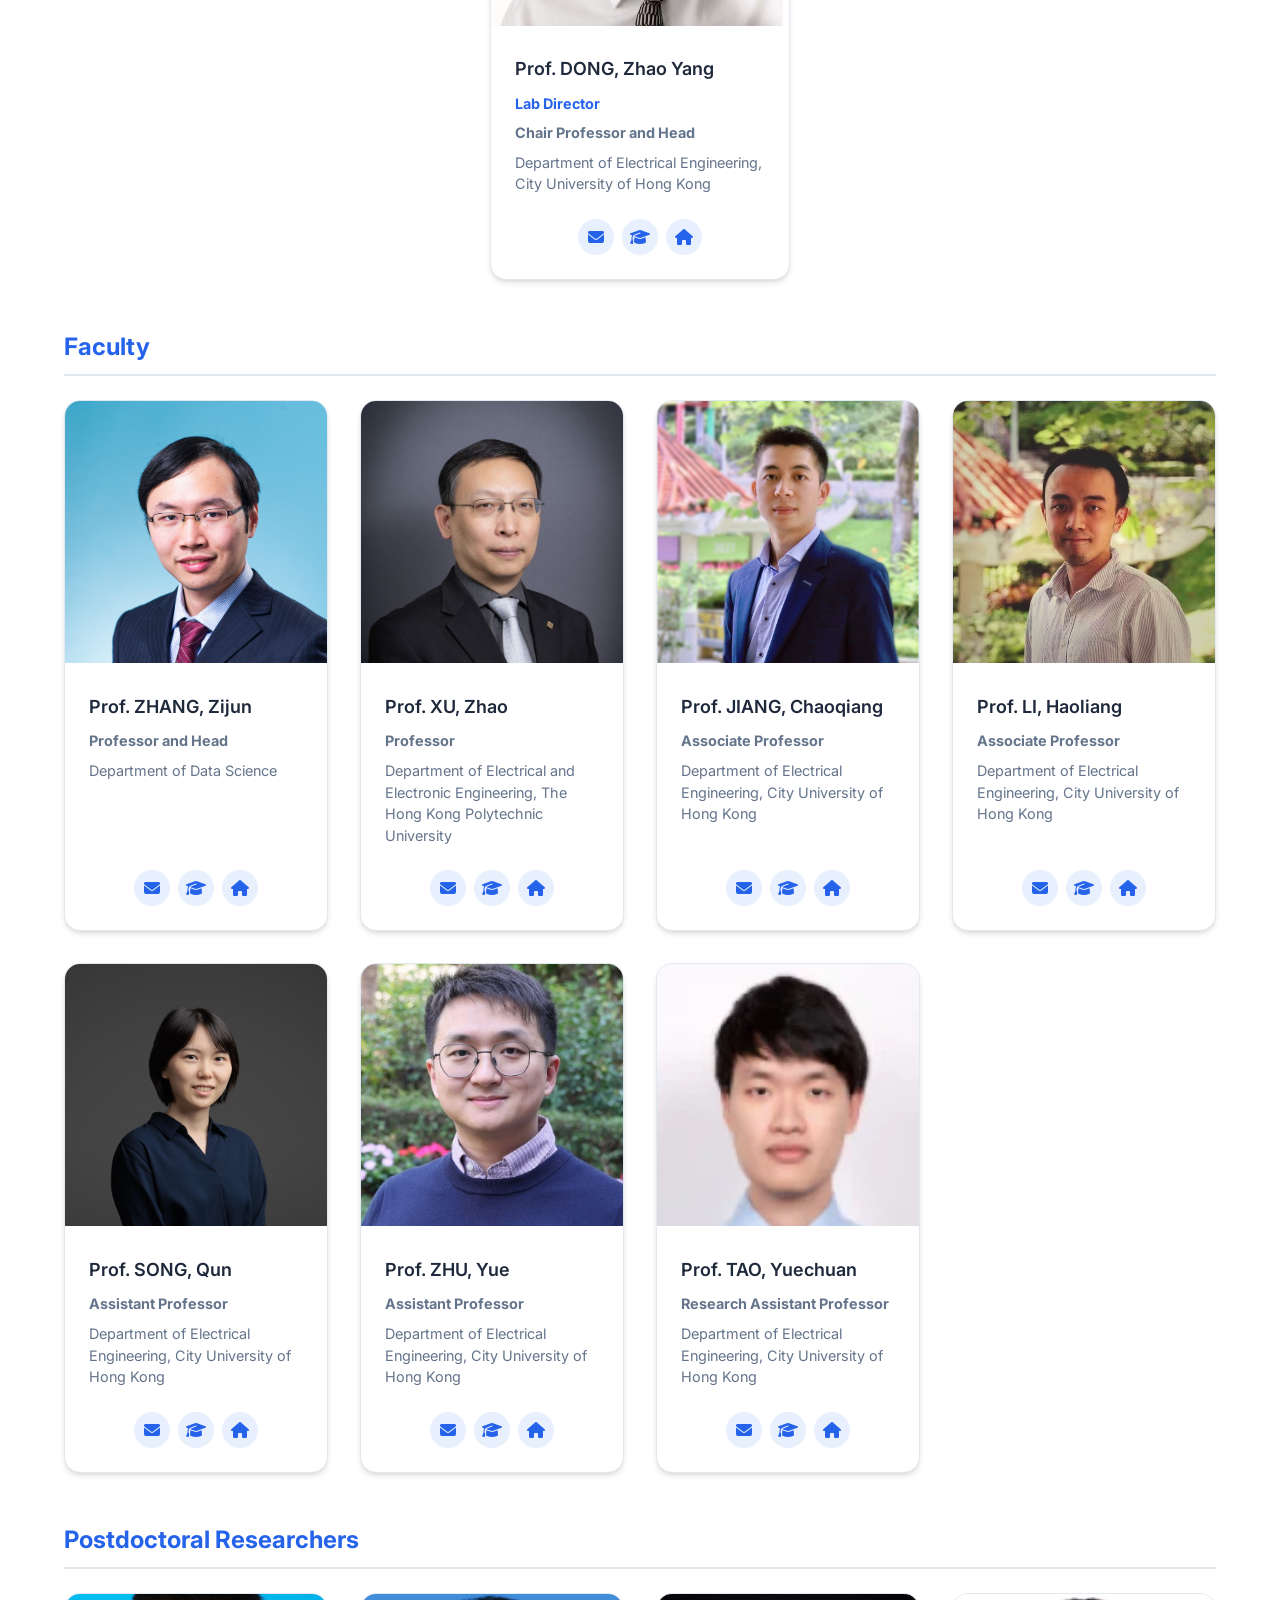
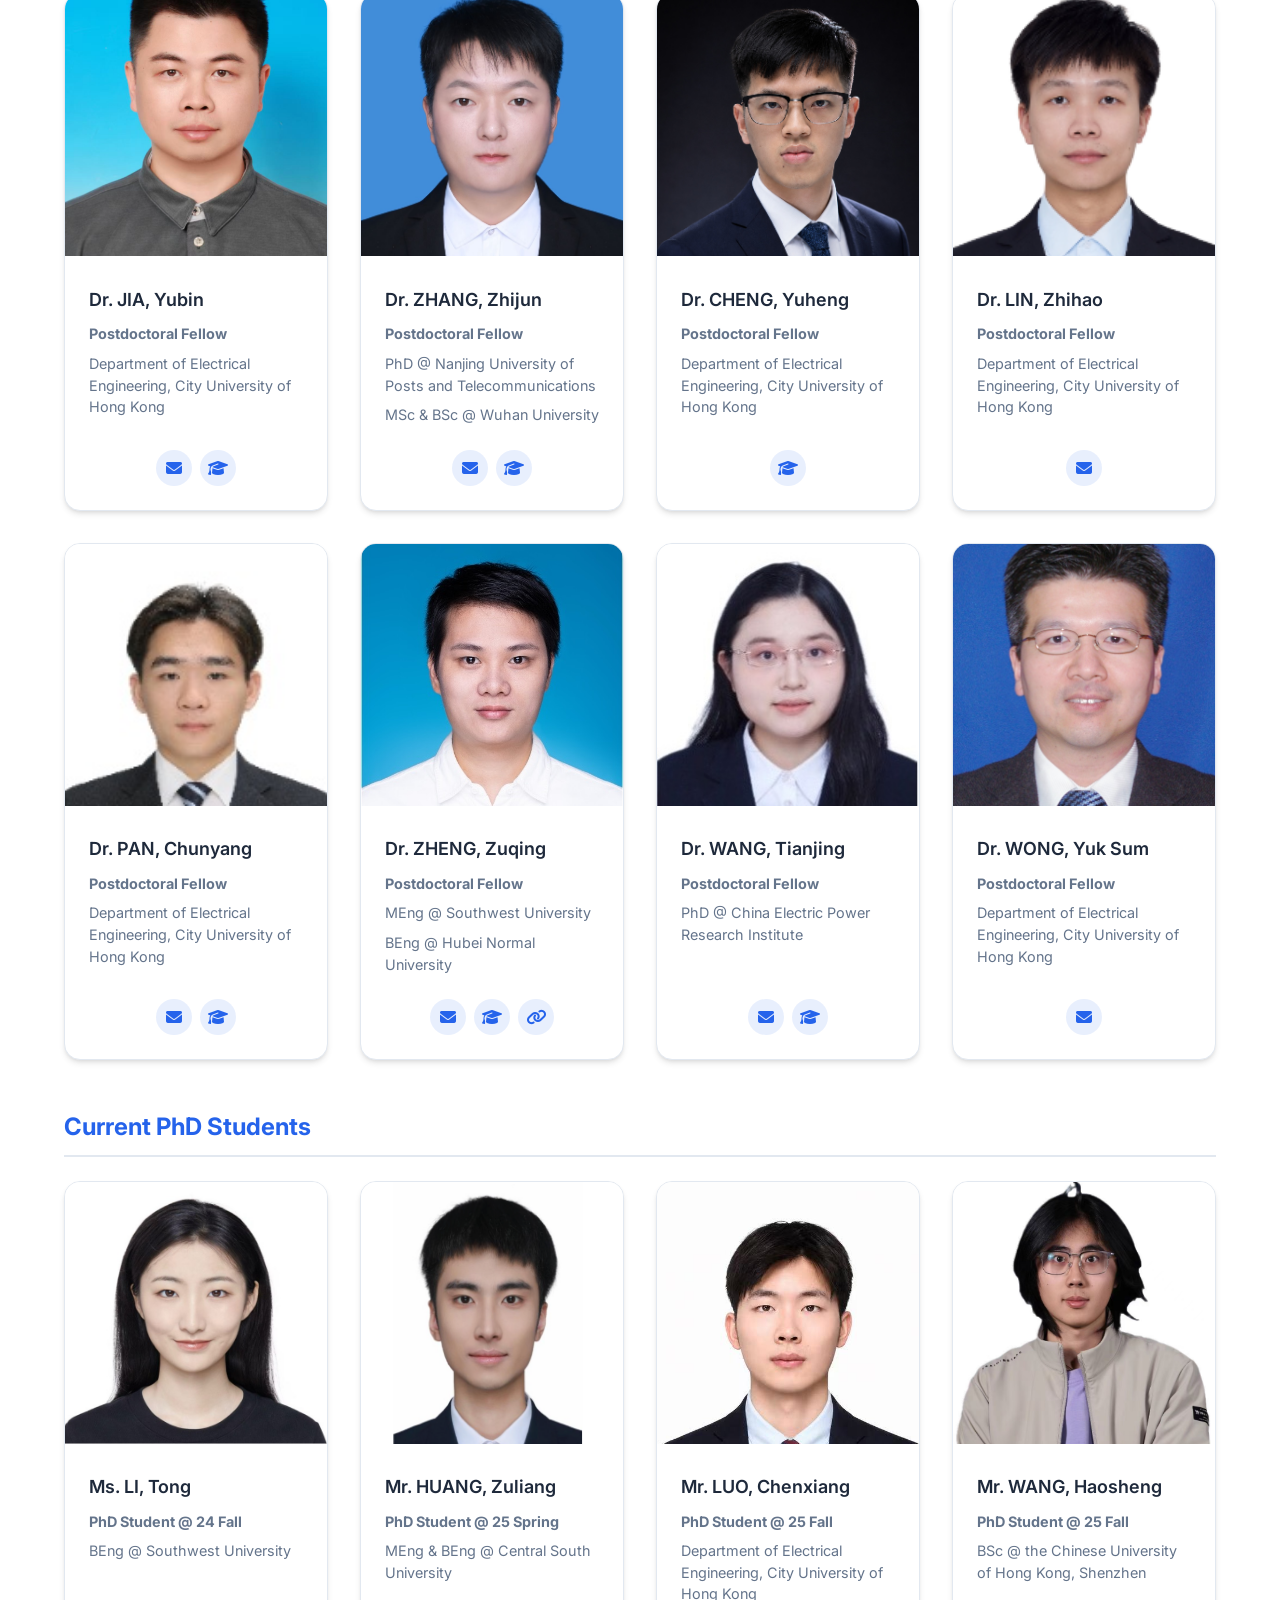
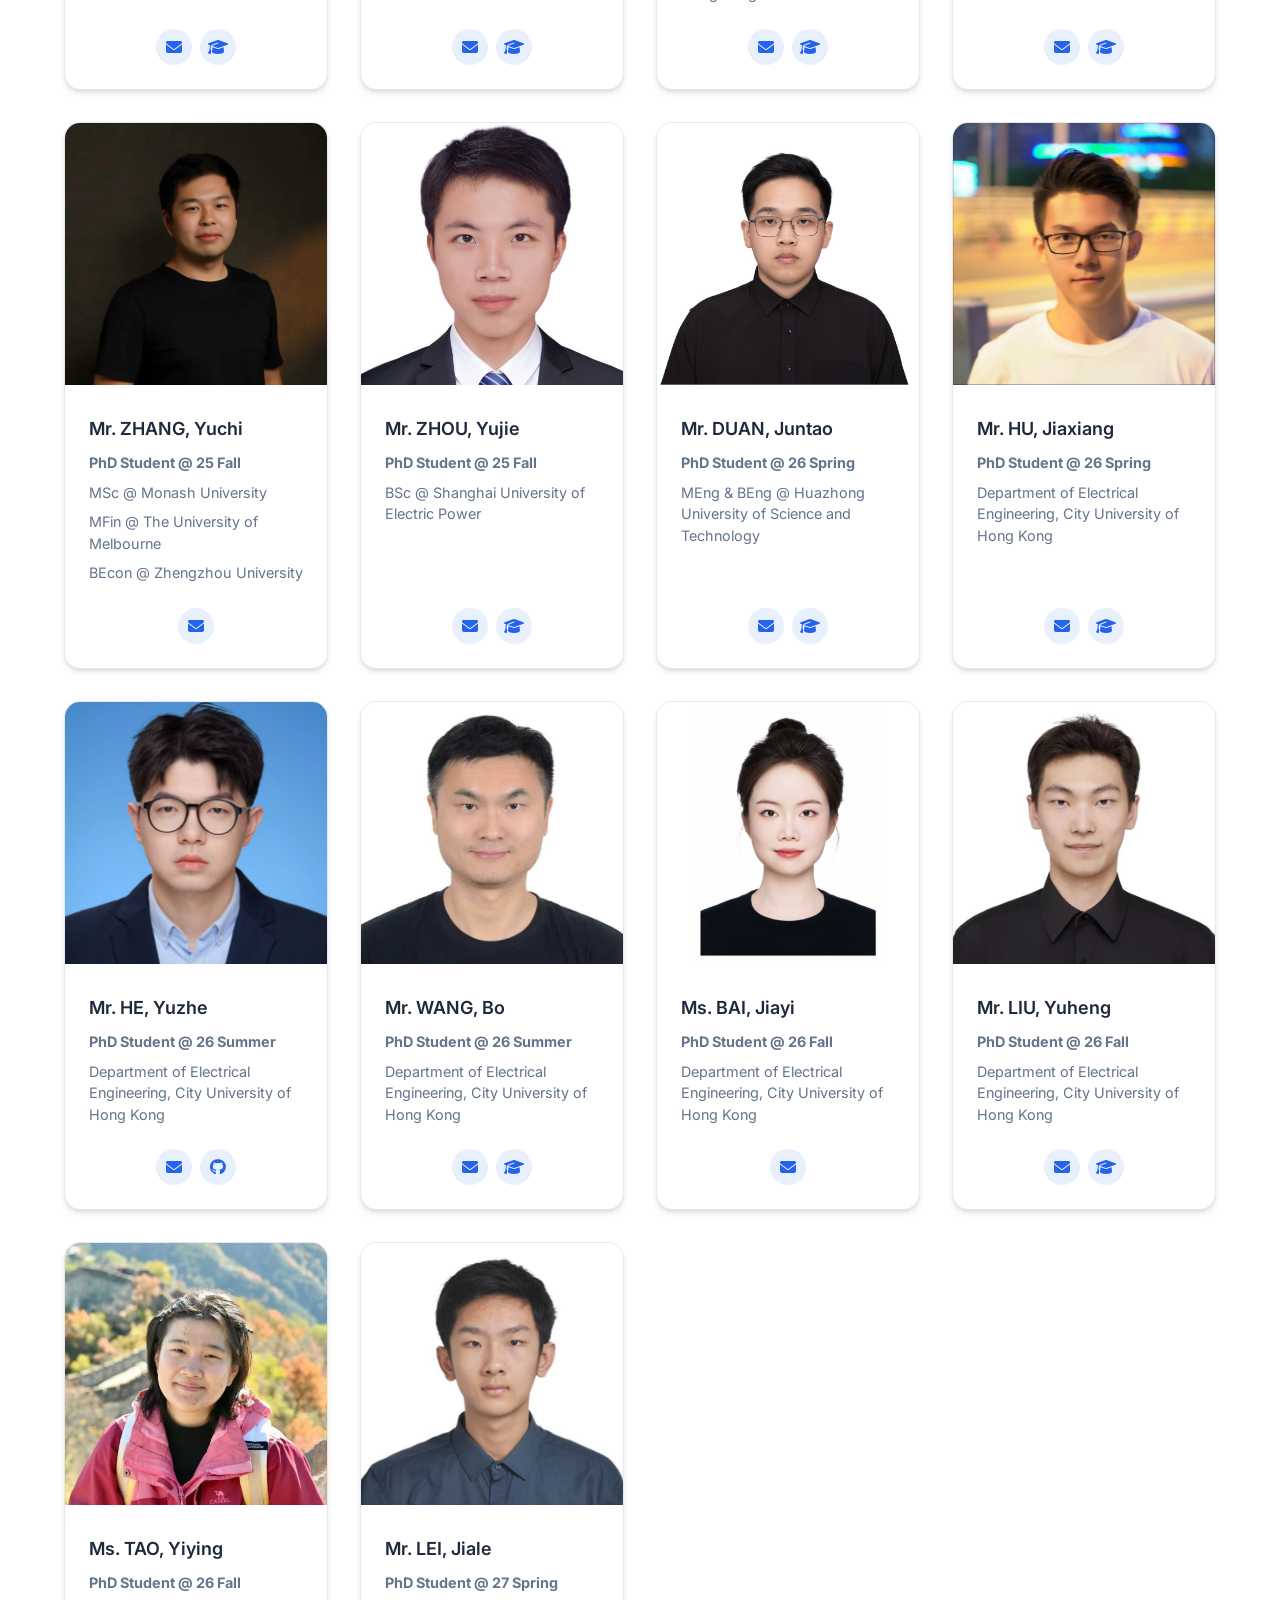
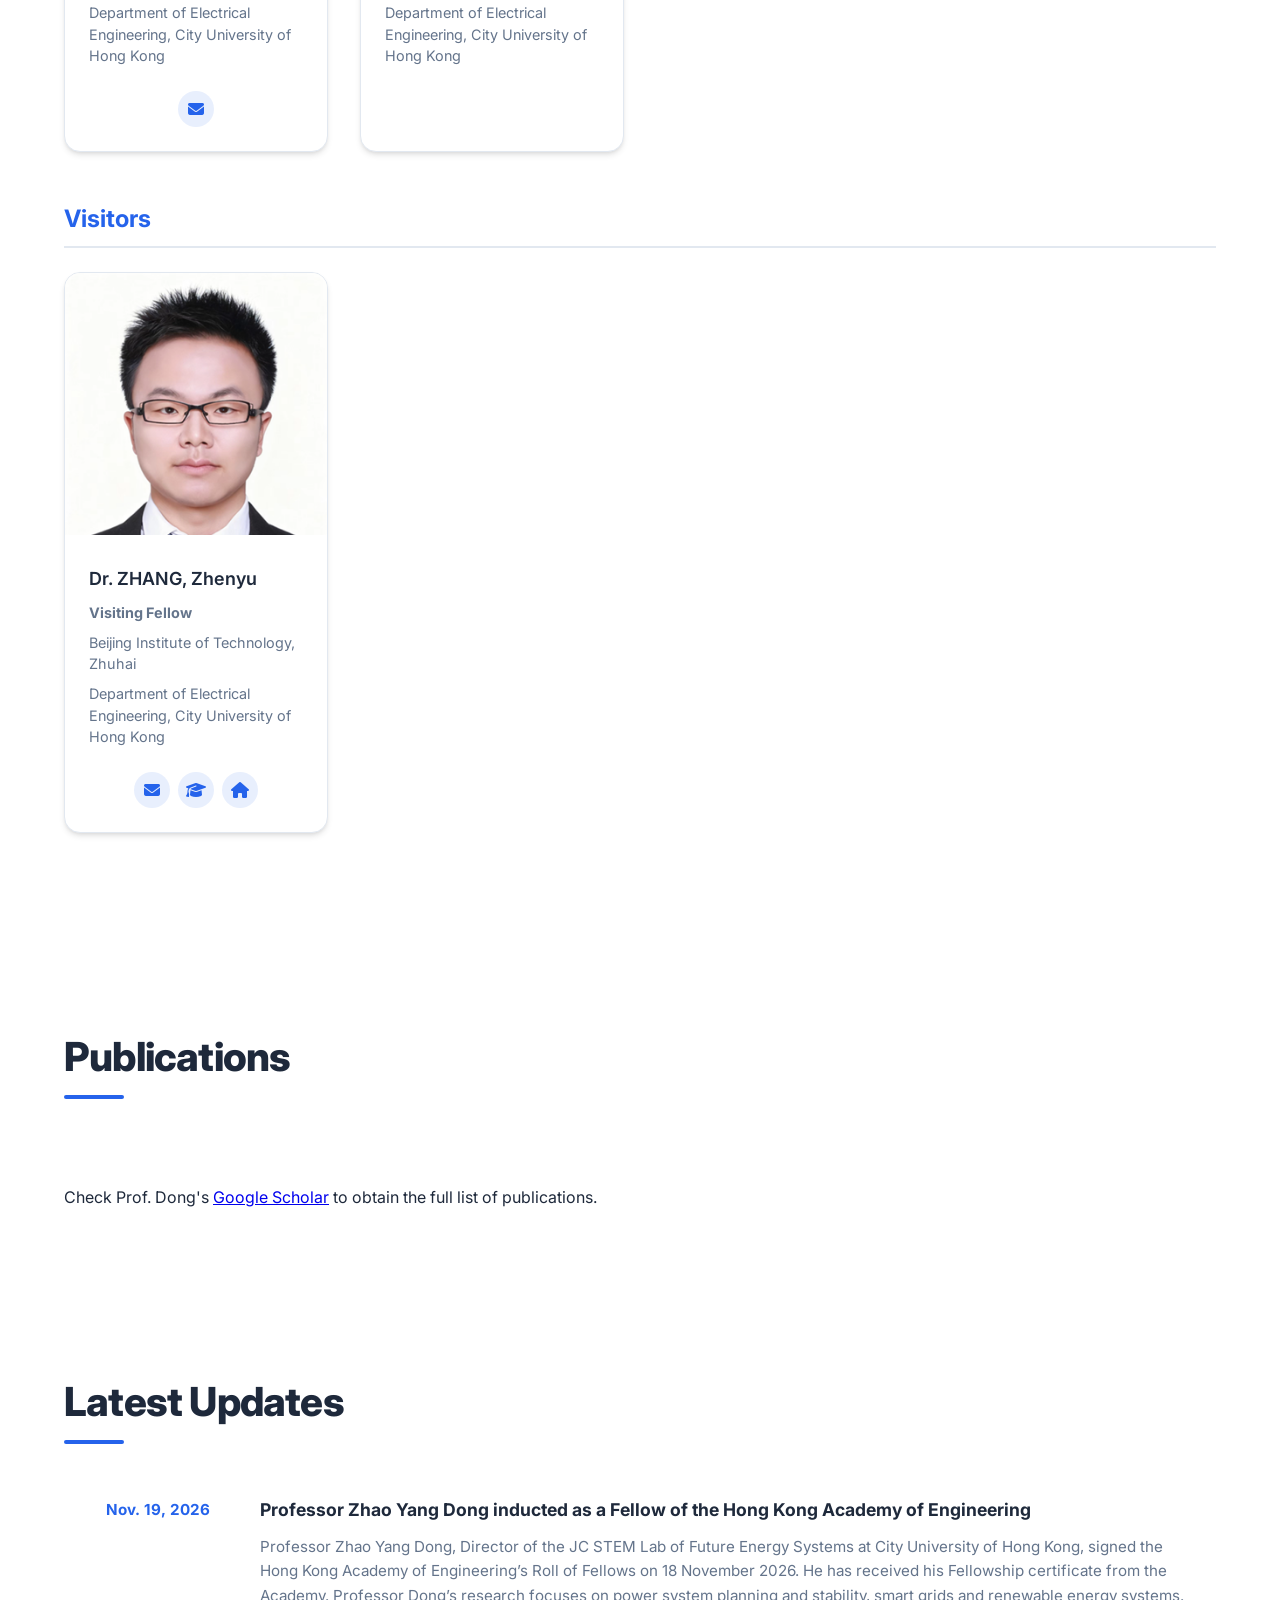
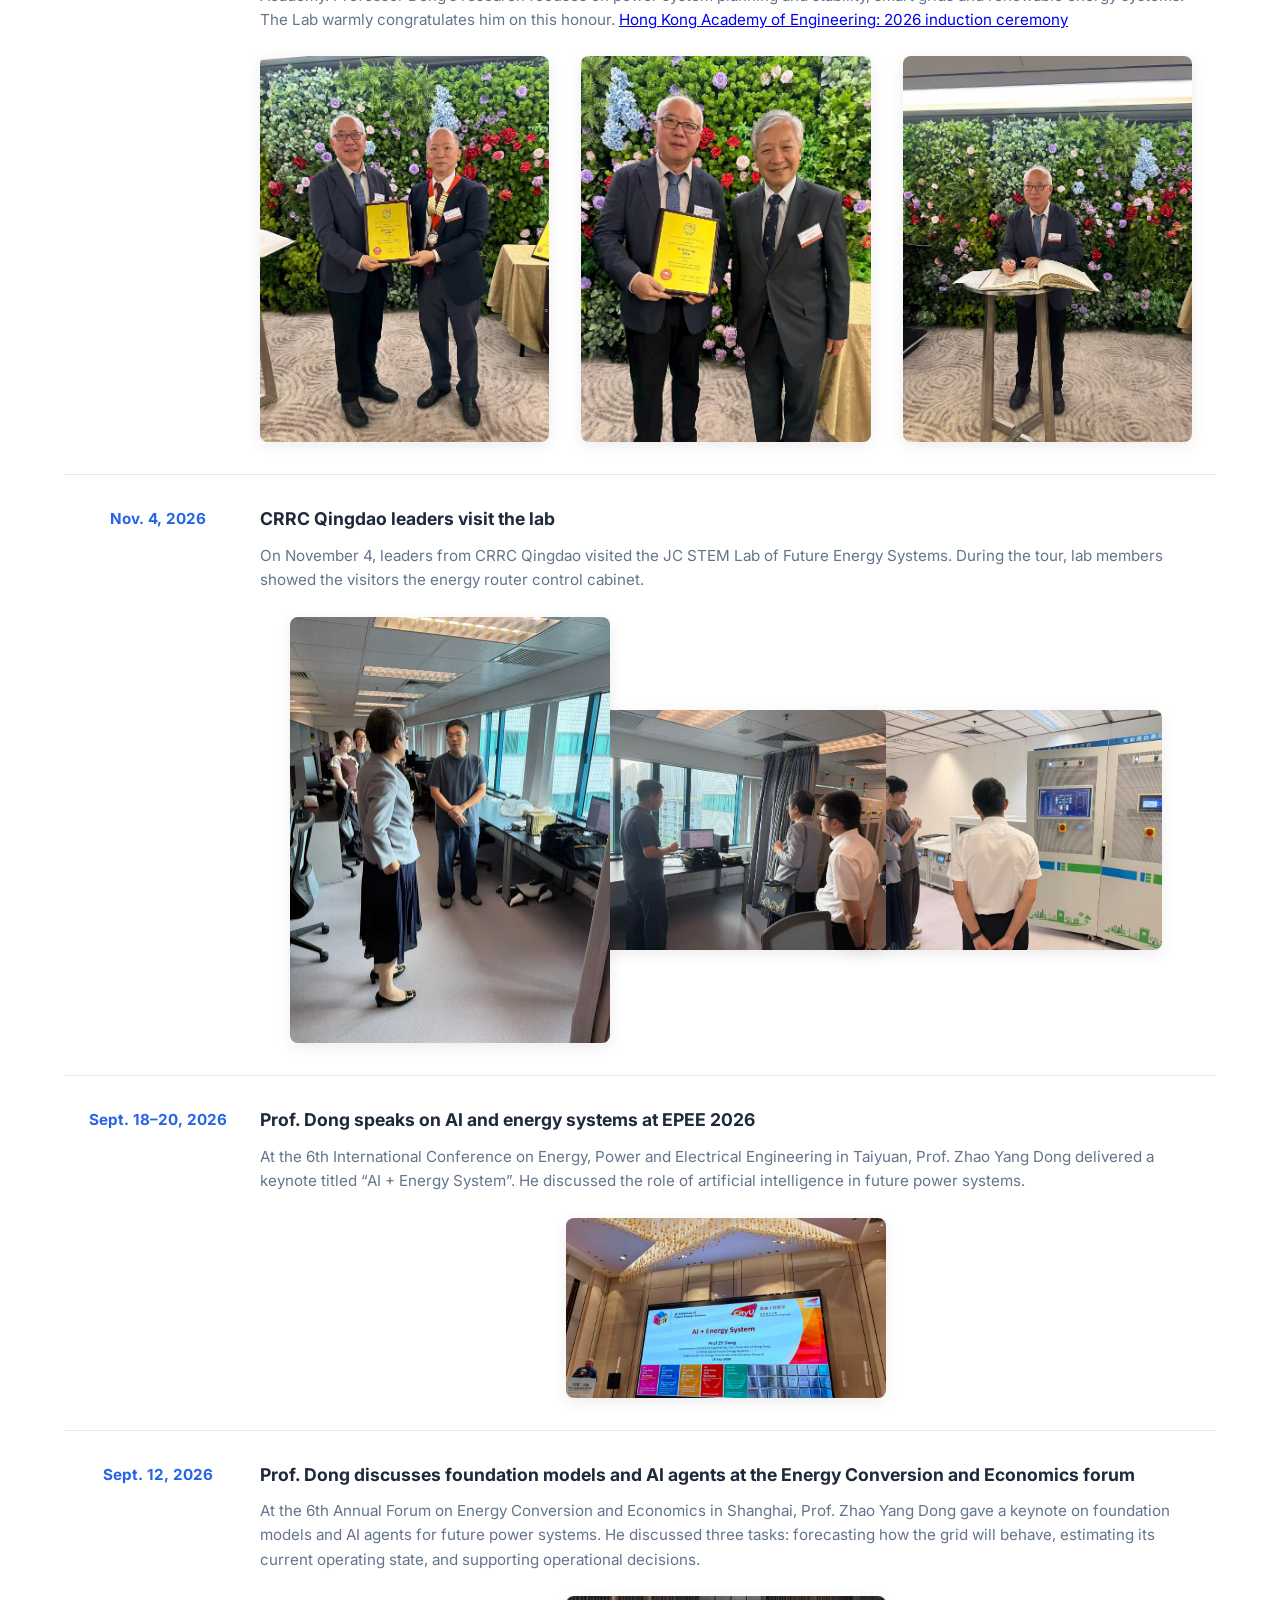
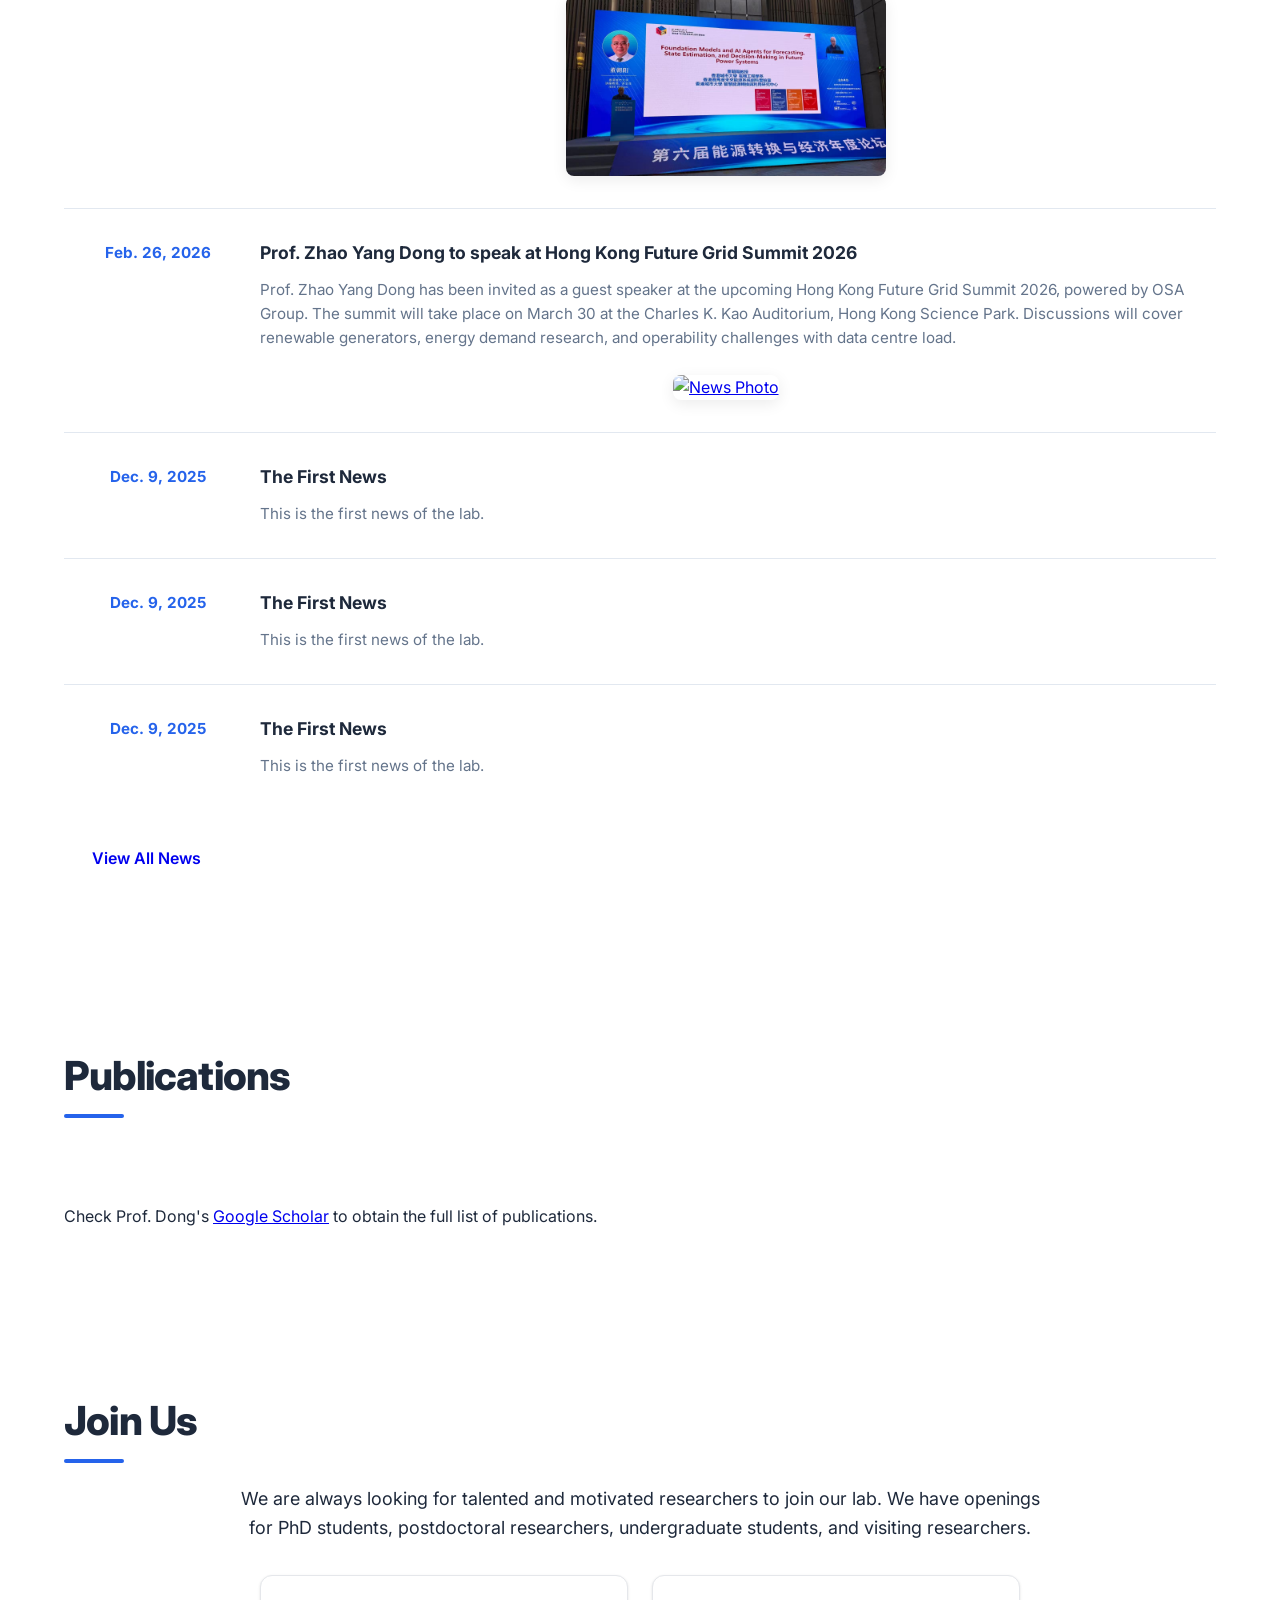
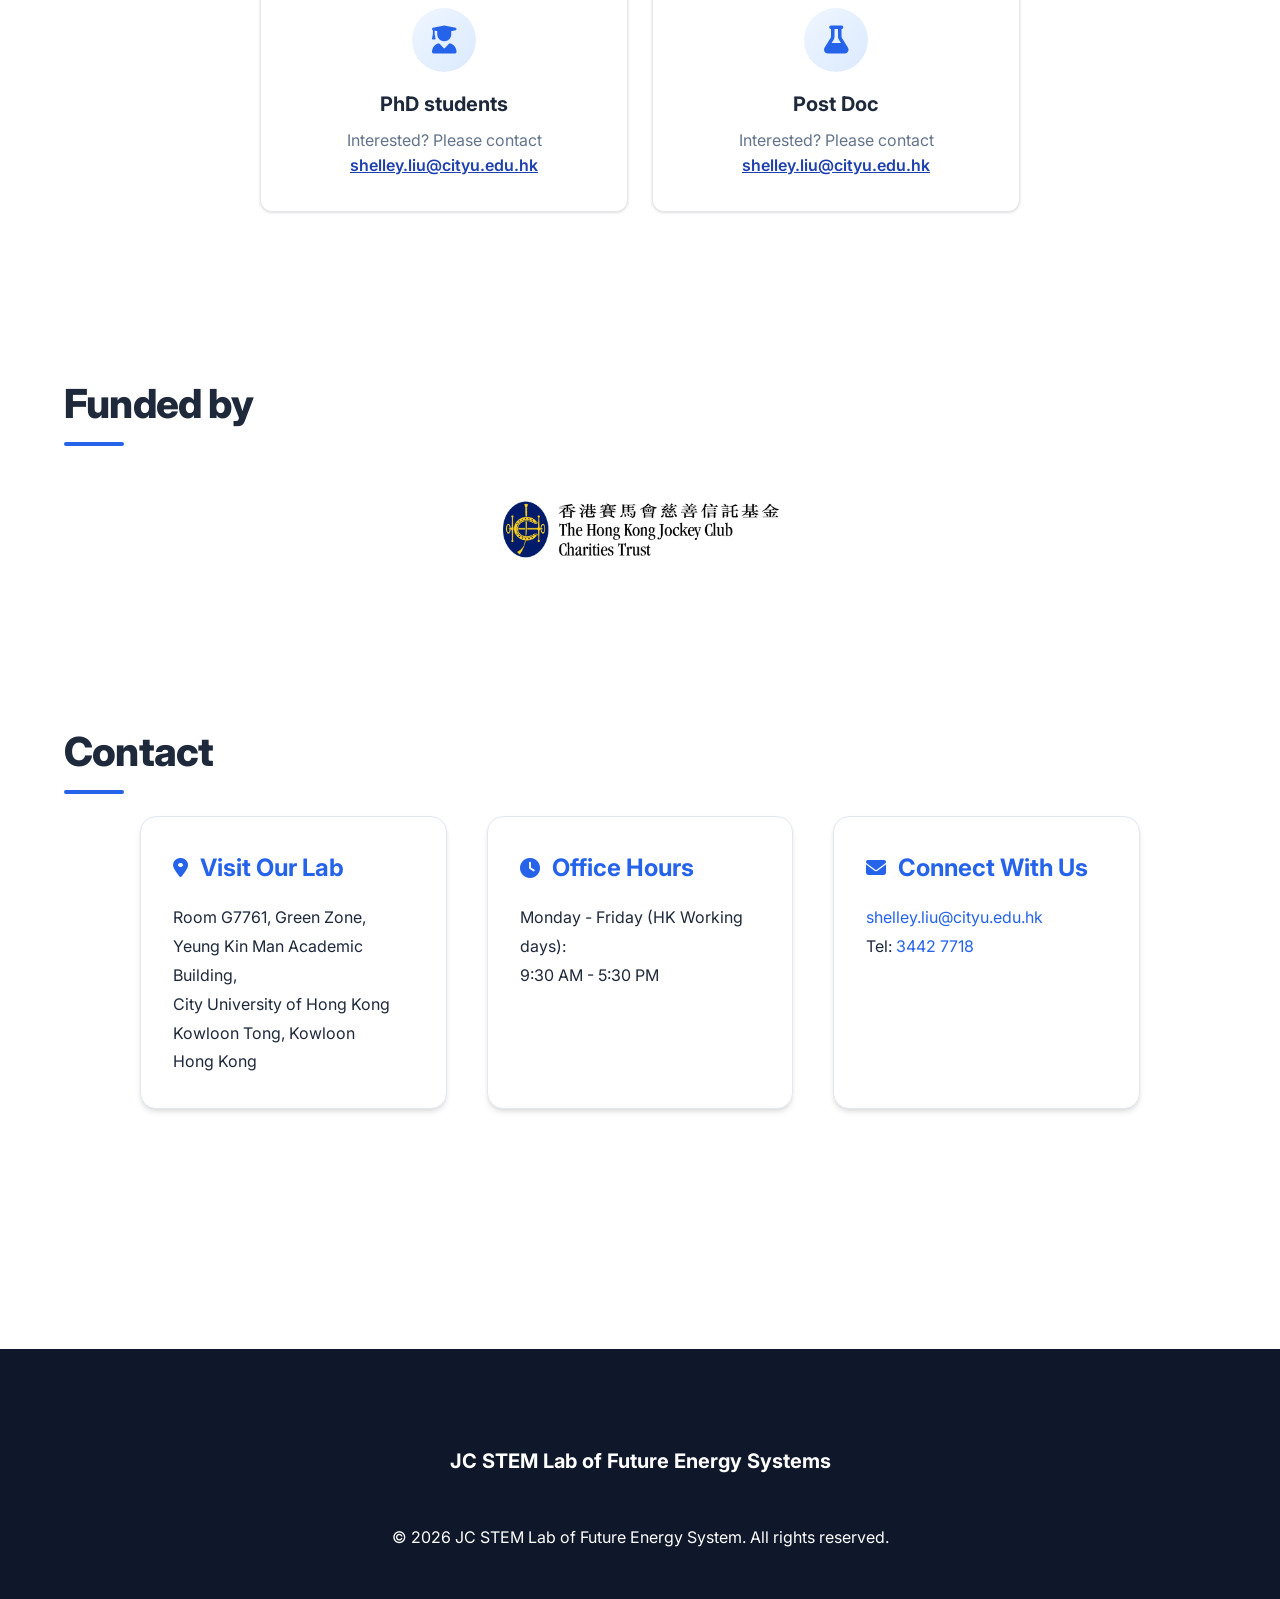
==== commit 01f353b5: "Add PhD and postdoc contact cards" ====
--- a/index.html
+++ b/index.html
@@ -388,8 +388,19 @@
                     We are always looking for talented and motivated researchers to join our lab. We have openings for
                     PhD students, postdoctoral researchers, undergraduate students, and visiting researchers.
                 </p>
-                <div style="text-align: center;">
-                    <a href="#" class="btn btn-primary">View Open Positions</a>
+                <div class="join-opportunities">
+                    <article class="join-opportunity">
+                        <div class="card-icon-circle" aria-hidden="true"><i class="fas fa-user-graduate"></i></div>
+                        <h3 class="join-opportunity-title">PhD students</h3>
+                        <p>Interested? Please contact</p>
+                        <a href="mailto:shelley.liu@cityu.edu.hk">shelley.liu@cityu.edu.hk</a>
+                    </article>
+                    <article class="join-opportunity">
+                        <div class="card-icon-circle" aria-hidden="true"><i class="fas fa-flask"></i></div>
+                        <h3 class="join-opportunity-title">Post Doc</h3>
+                        <p>Interested? Please contact</p>
+                        <a href="mailto:shelley.liu@cityu.edu.hk">shelley.liu@cityu.edu.hk</a>
+                    </article>
                 </div>
             </div>
         </section>
--- a/styles.css
+++ b/styles.css
@@ -482,6 +482,54 @@
     width: 100%;
 }
 
+/* Join Us */
+.join-opportunities {
+    display: grid;
+    grid-template-columns: repeat(2, minmax(0, 1fr));
+    gap: 1.5rem;
+    max-width: 760px;
+    margin: 0 auto;
+}
+
+.join-opportunity {
+    display: flex;
+    flex-direction: column;
+    align-items: center;
+    padding: 2rem 1.5rem;
+    background: var(--surface);
+    border: 1px solid #e5e7eb;
+    border-radius: 12px;
+    box-shadow: var(--shadow-sm);
+    text-align: center;
+}
+
+.join-opportunity .card-icon-circle {
+    margin-bottom: 1rem;
+}
+
+.join-opportunity-title {
+    margin-bottom: 0.5rem;
+    color: var(--text-primary);
+    font-size: 1.25rem;
+}
+
+.join-opportunity p {
+    color: var(--text-secondary);
+}
+
+.join-opportunity a {
+    color: var(--primary-dark);
+    font-weight: 600;
+    overflow-wrap: anywhere;
+}
+
+@media (max-width: 600px) {
+    .join-opportunities {
+        grid-template-columns: 1fr;
+        max-width: 420px;
+    }
+}
+
 /* Team Section */
 .team-preview {
     display: grid;
@@ -751,6 +799,7 @@
 }
 
 .news-gallery-item {
+    margin-left: var(--gallery-overlap, 0);
     display: block;
     border-radius: 8px;
     overflow: hidden;
@@ -775,6 +824,54 @@
     object-fit: cover;
 }
 
+/* Opt-in layout for stories whose photos should be shown in full, side by side. */
+.news-gallery--spaced {
+    display: grid;
+    grid-template-columns: repeat(3, minmax(0, 1fr));
+    align-items: start;
+    gap: clamp(24px, 2.5vw, 32px);
+}
+
+.news-gallery--spaced .news-gallery-item { min-width: 0; max-width: none; }
+.news-gallery--spaced .news-gallery-item:hover { transform: none; }
+.news-gallery--spaced .news-gallery-img { width: 100%; }
+
+.news-photo-viewer {
+    box-sizing: border-box;
+    position: fixed;
+    inset: 0;
+    margin: auto;
+    width: 100%;
+    height: 100%;
+    max-width: none;
+    max-height: none;
+    border: 0;
+    padding: 4rem 1rem 1rem;
+    background: transparent;
+}
+.news-photo-viewer[open] { display: grid; place-items: center; }
+.news-photo-viewer::backdrop { background: rgba(10, 12, 16, .88); }
+.news-photo-viewer img {
+    display: block;
+    max-width: 100%;
+    max-height: calc(100dvh - 5rem);
+    object-fit: contain;
+    color: white;
+}
+.news-photo-viewer button {
+    position: absolute;
+    top: .6rem;
+    right: 1rem;
+    min-height: 44px;
+    padding: 0 1rem;
+    border: 0;
+    border-radius: .5rem;
+    background: white;
+    color: #171717;
+    cursor: pointer;
+}
+html:has(.news-photo-viewer[open]) { overflow: hidden; }
+
 /* Publications Section */
 .publication-summary {
     display: flex;
@@ -966,6 +1063,25 @@
 }
 
 @media (max-width: 768px) {
+    .news-content { min-width: 0; }
+    .news-gallery {
+        display: grid;
+        grid-template-columns: repeat(2, minmax(0, 1fr));
+        gap: 0.75rem;
+        align-items: start;
+    }
+    .news-gallery--spaced {
+        grid-template-columns: minmax(0, 1fr);
+        gap: 20px;
+    }
+    .news-gallery-item { margin-left: 0; min-width: 0; max-width: none; }
+    .news-gallery-item:only-child { grid-column: 1 / -1; }
+    .news-gallery-img { width: 100%; }
+    .team-menu-toggle { min-width: 44px; min-height: 44px; }
+    .team-menu-toggle svg { vertical-align: middle; }
+    .team-menu-toggle[aria-expanded="false"] .menu-close-icon,
+    .team-menu-toggle[aria-expanded="true"] .menu-open-icon { display: none; }
+    #team-menu:not(.active) { visibility: hidden; }
     .section {
         padding: 3rem 0;
     }
@@ -1064,4 +1180,8 @@
     .logo-text {
         font-size: 0.95rem;
     }
-}+}
+
+@media (max-width: 359px) {
+    .news-gallery { grid-template-columns: minmax(0, 1fr); }
+}
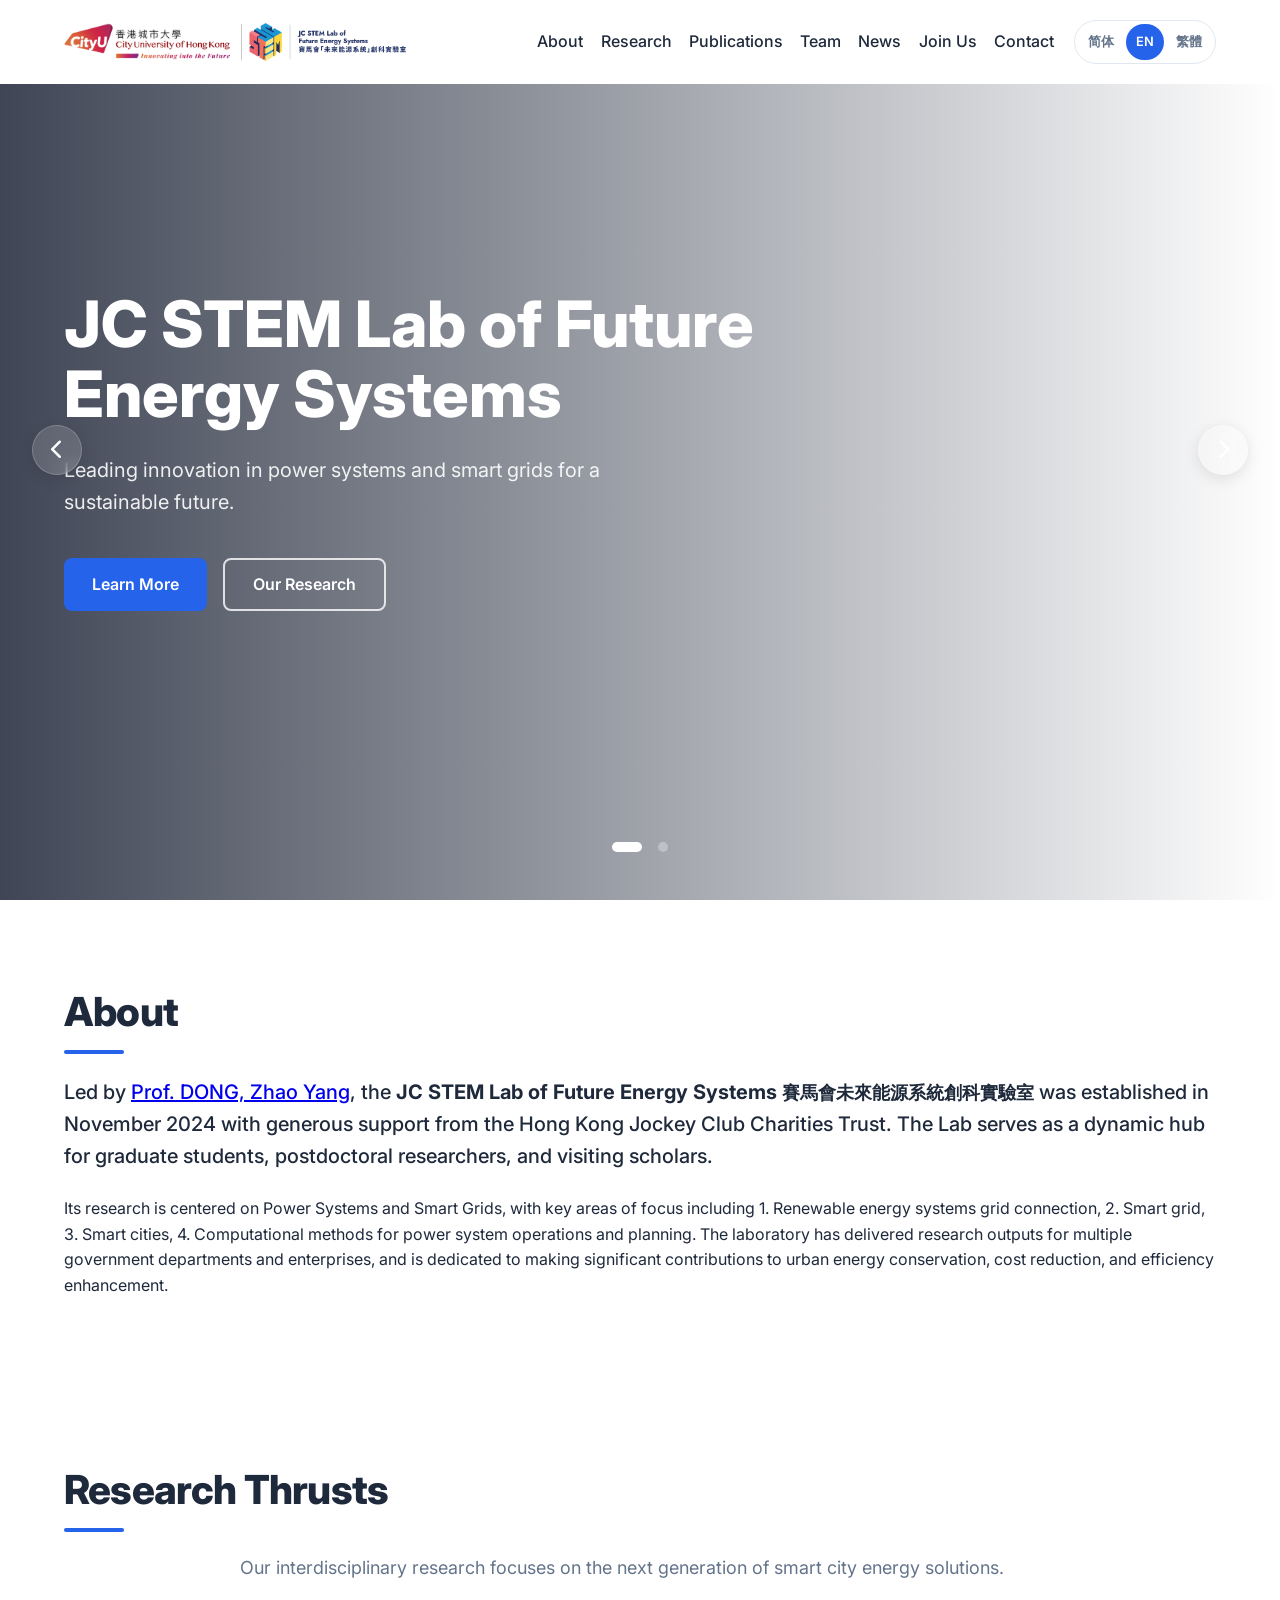
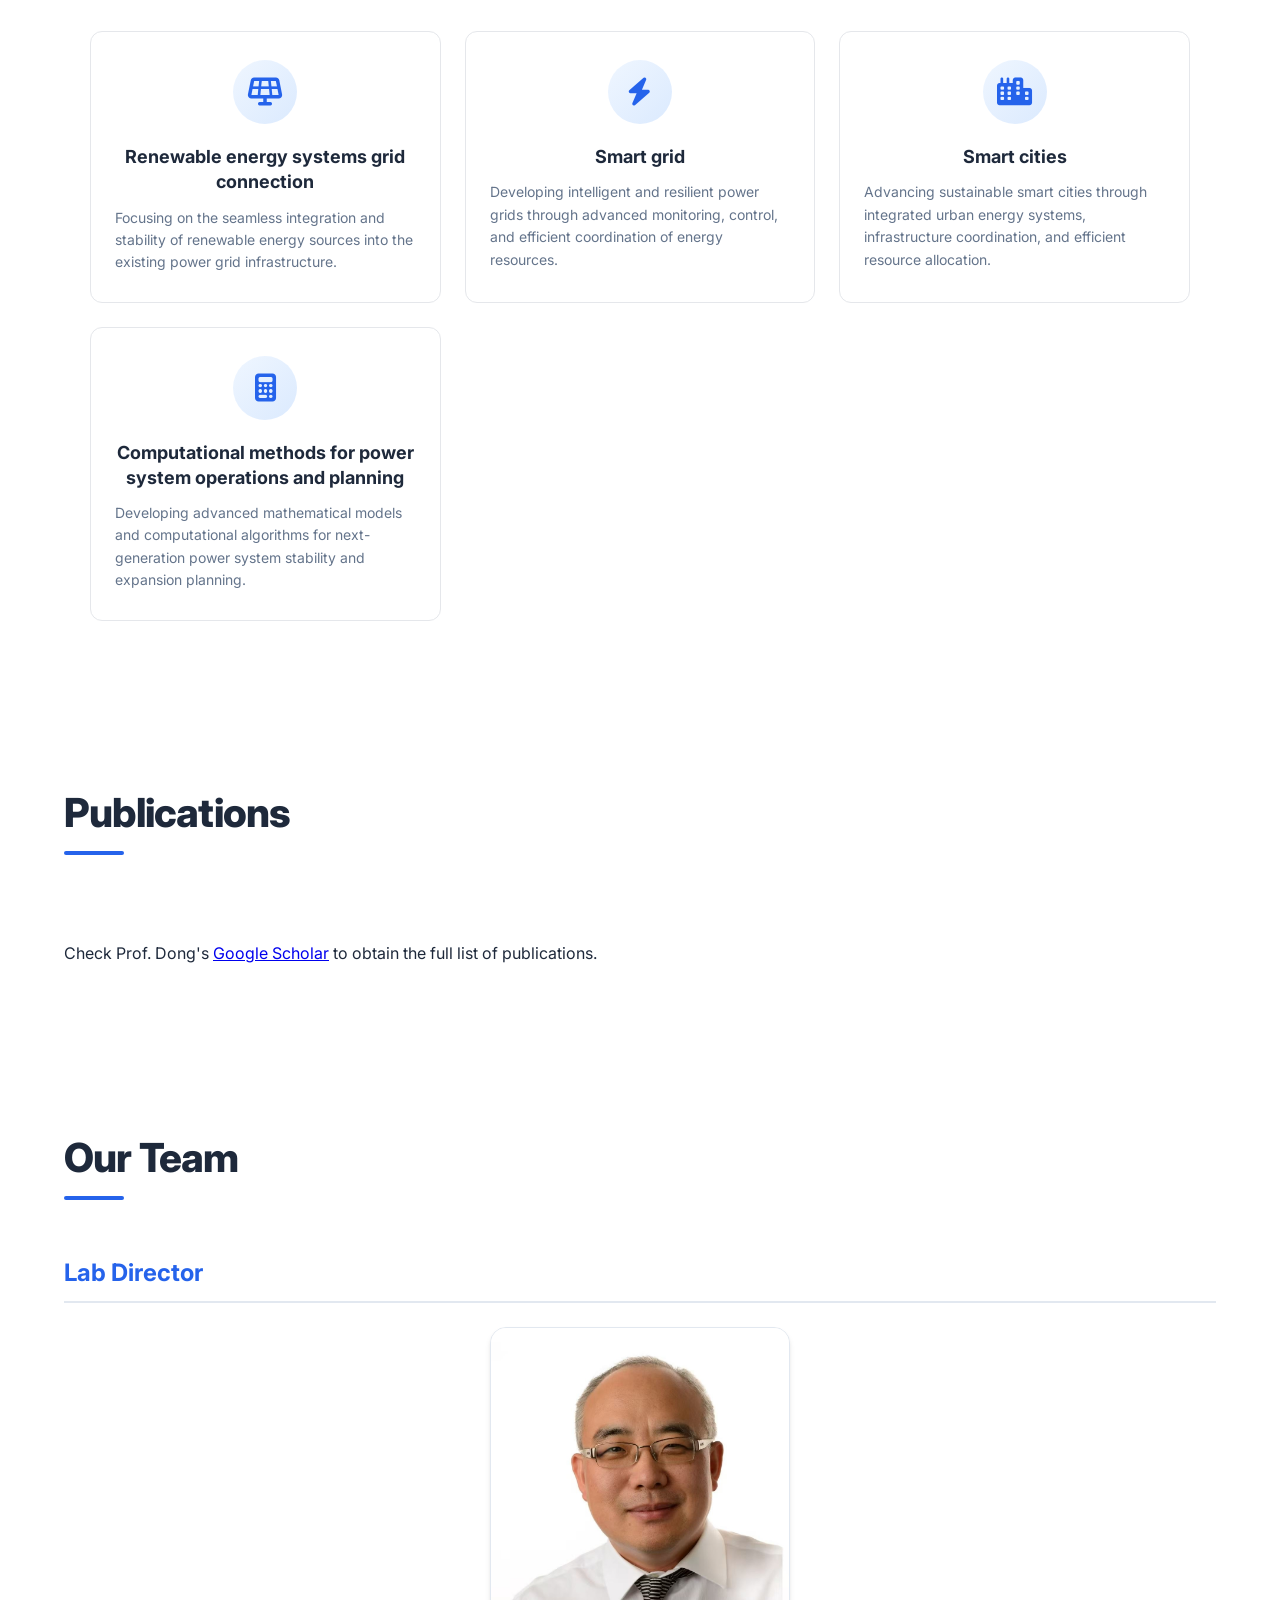
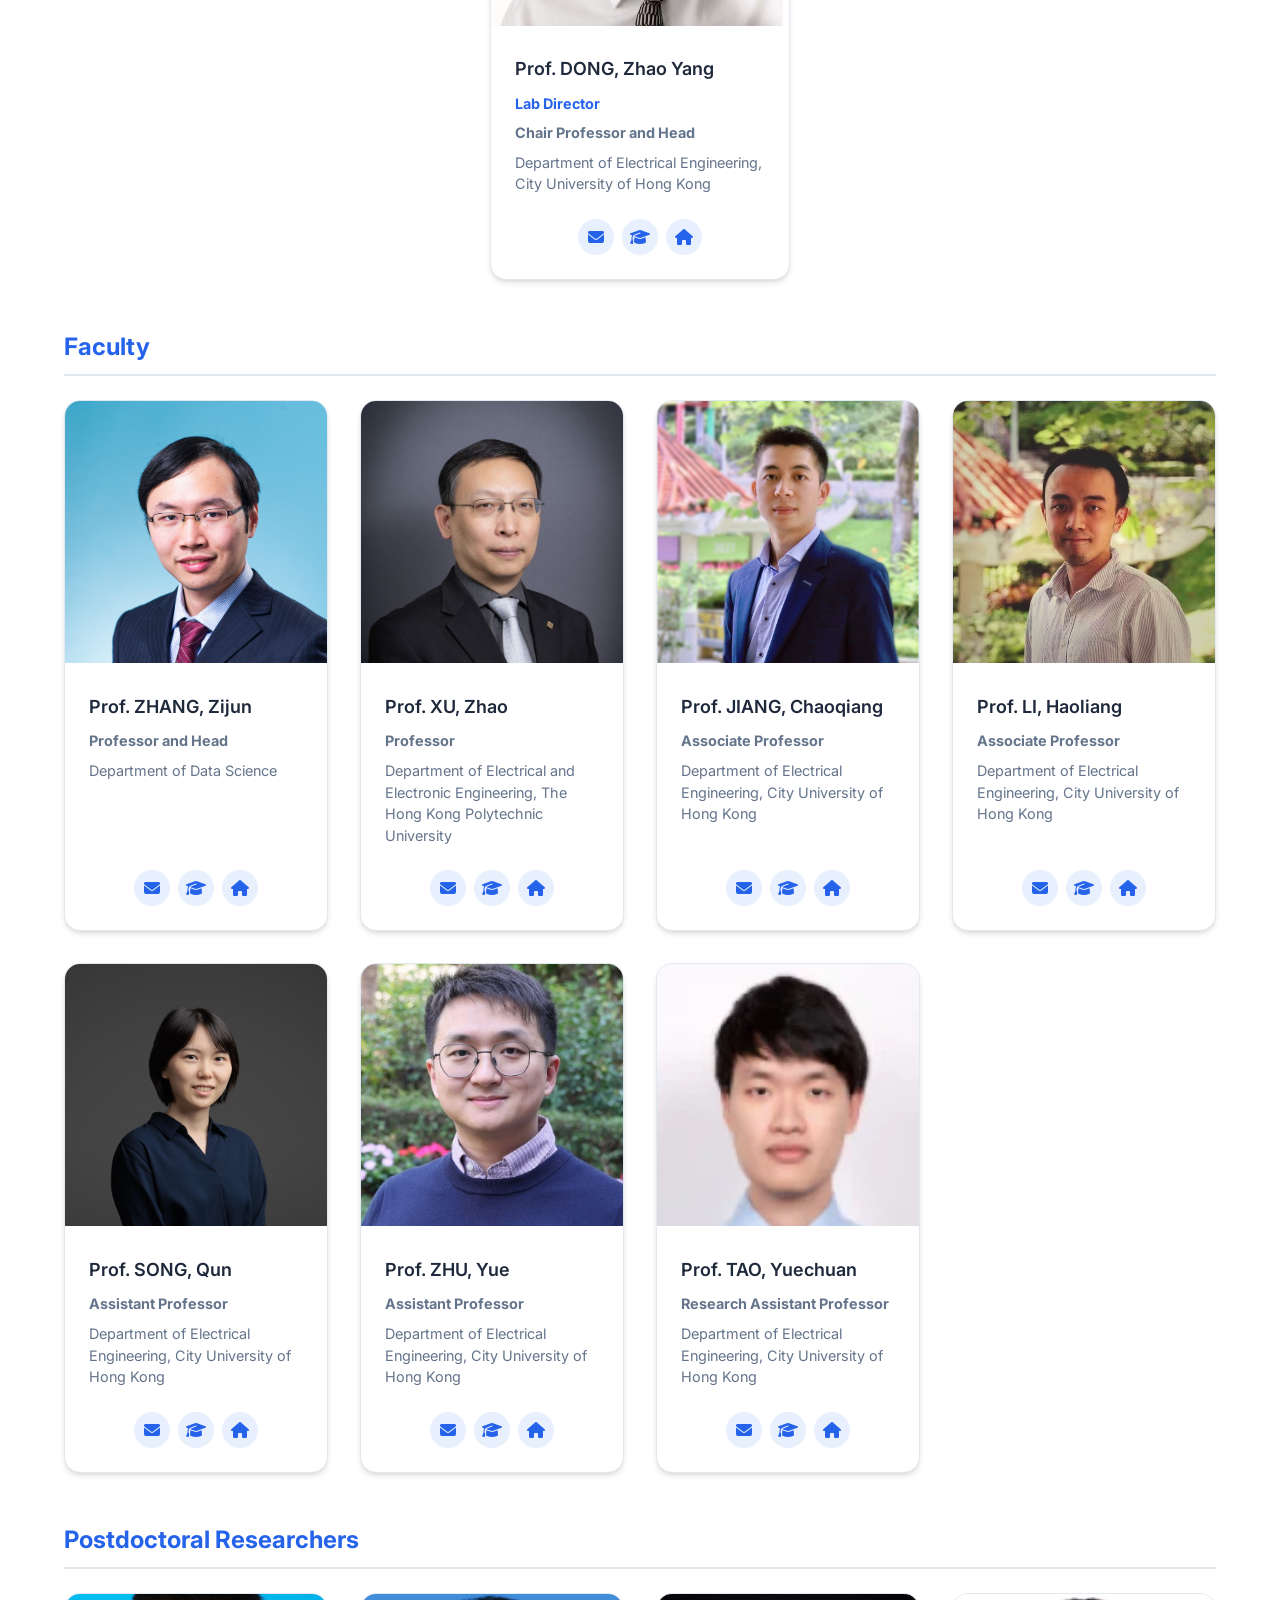
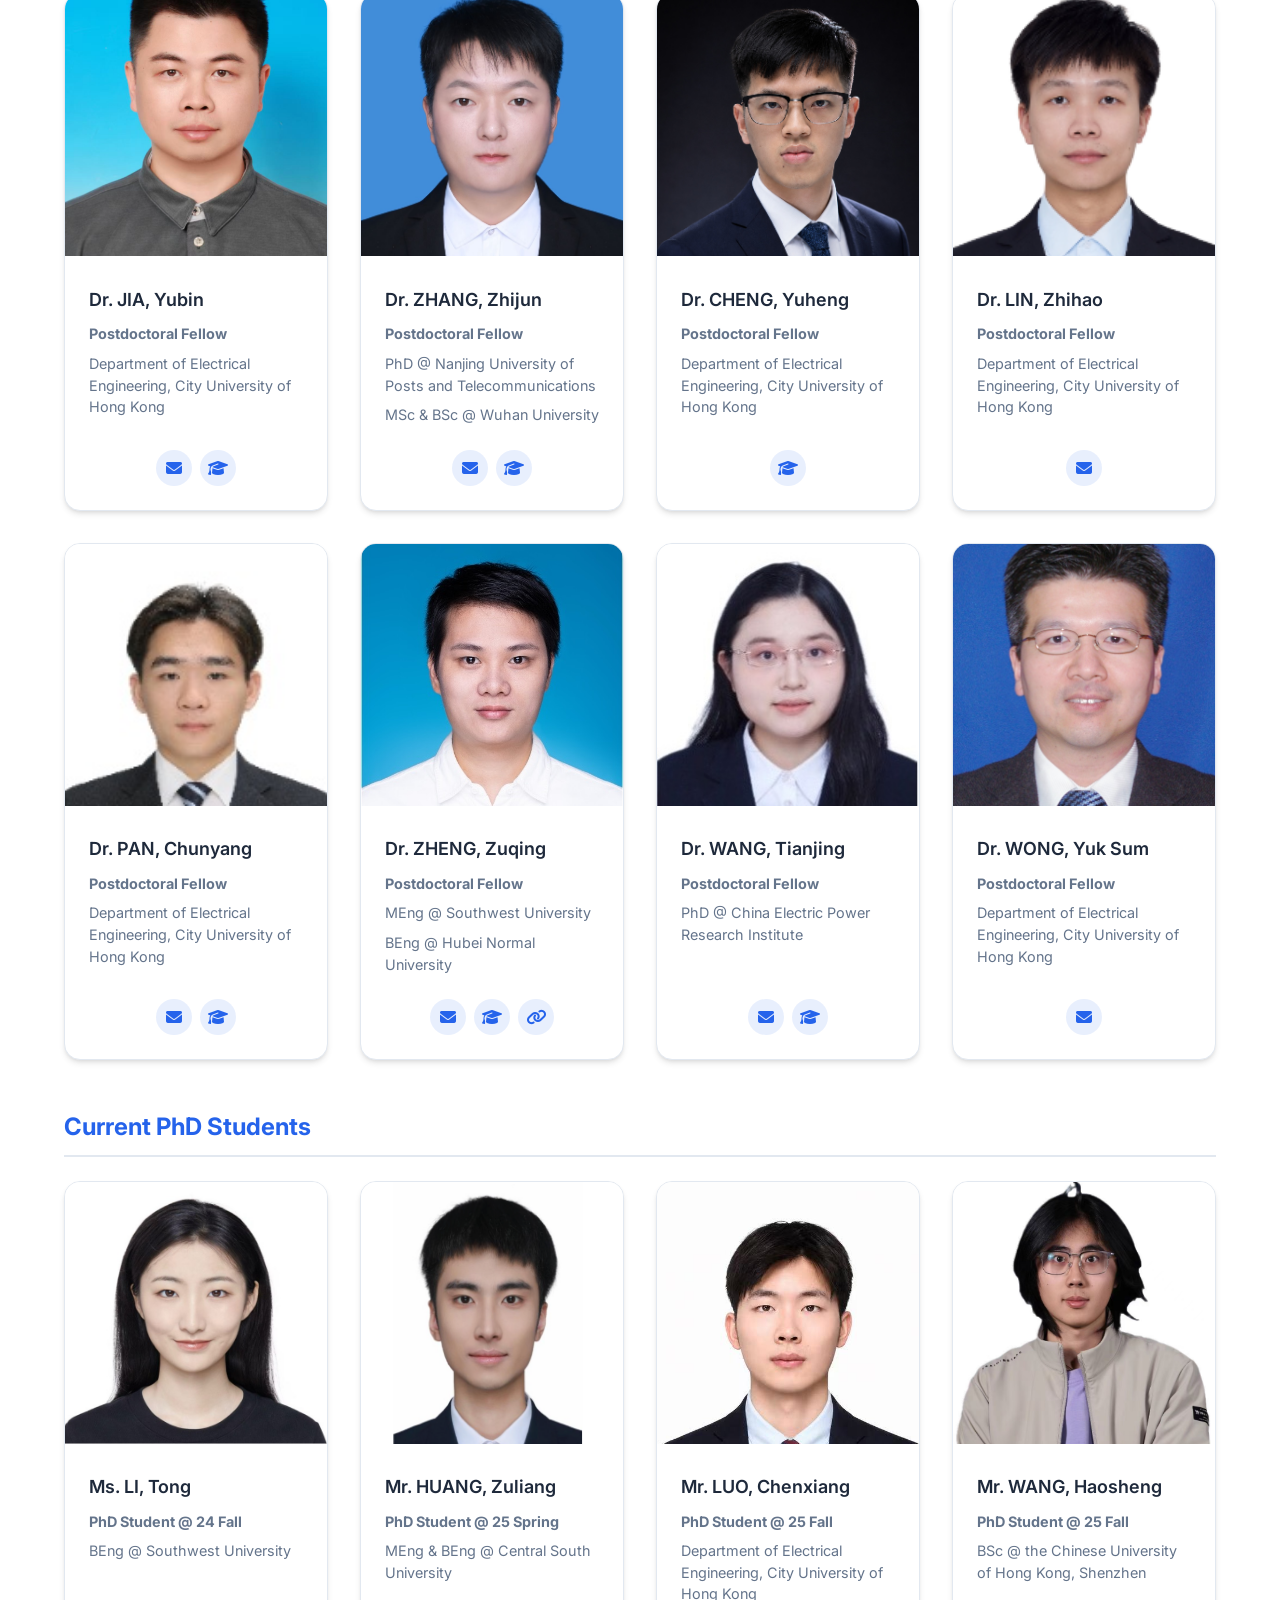
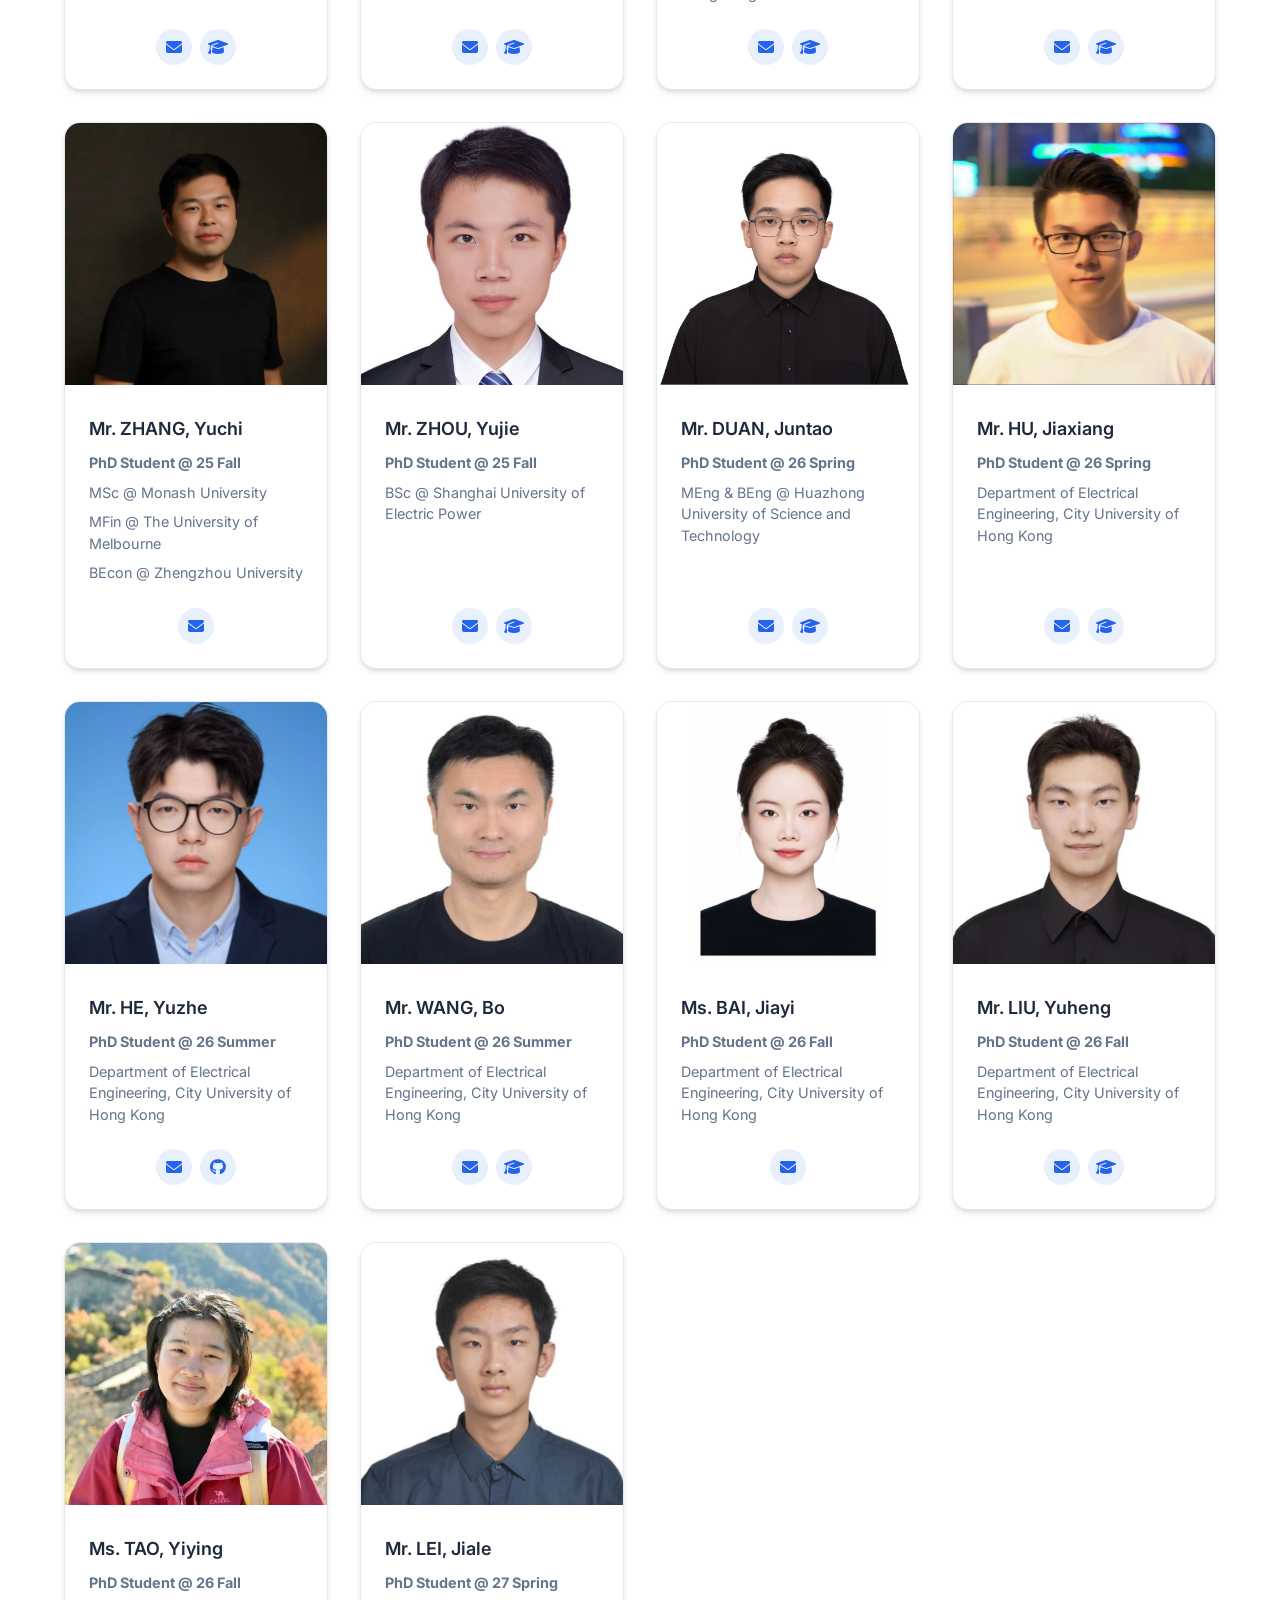
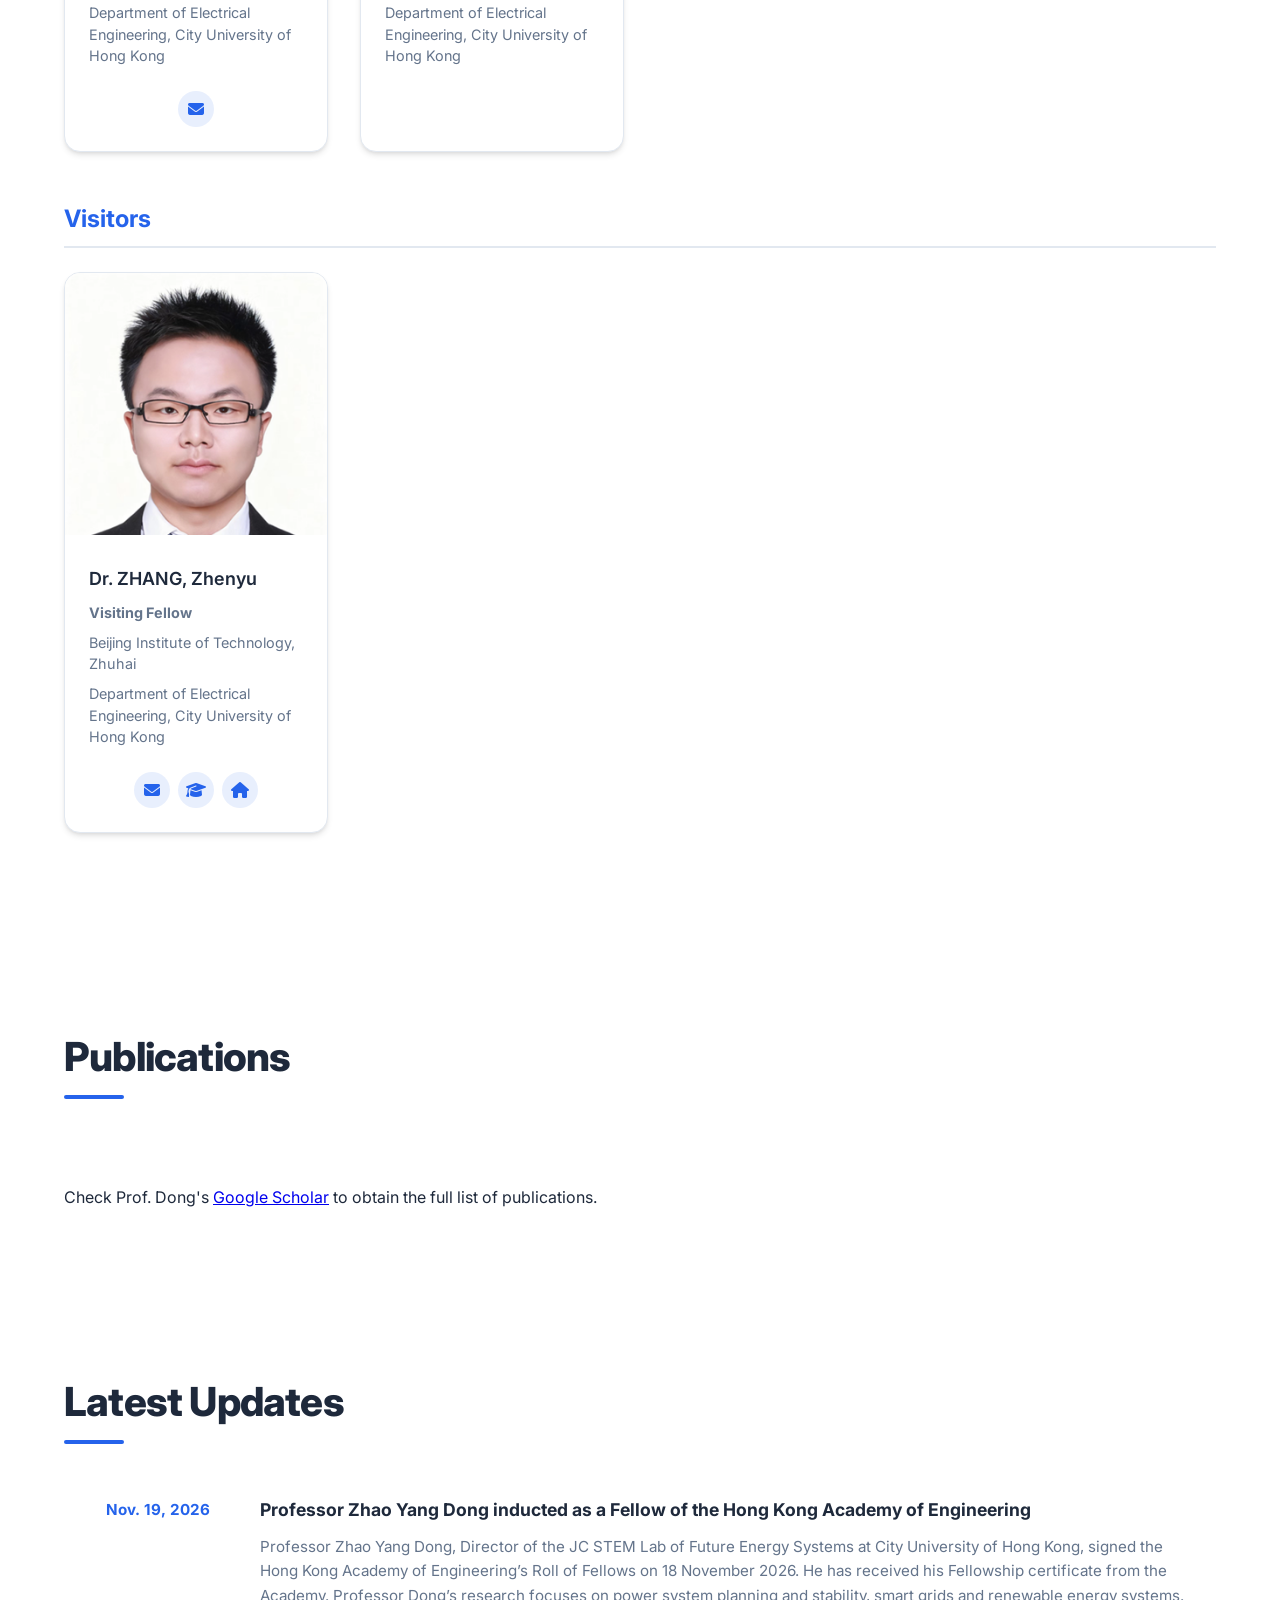
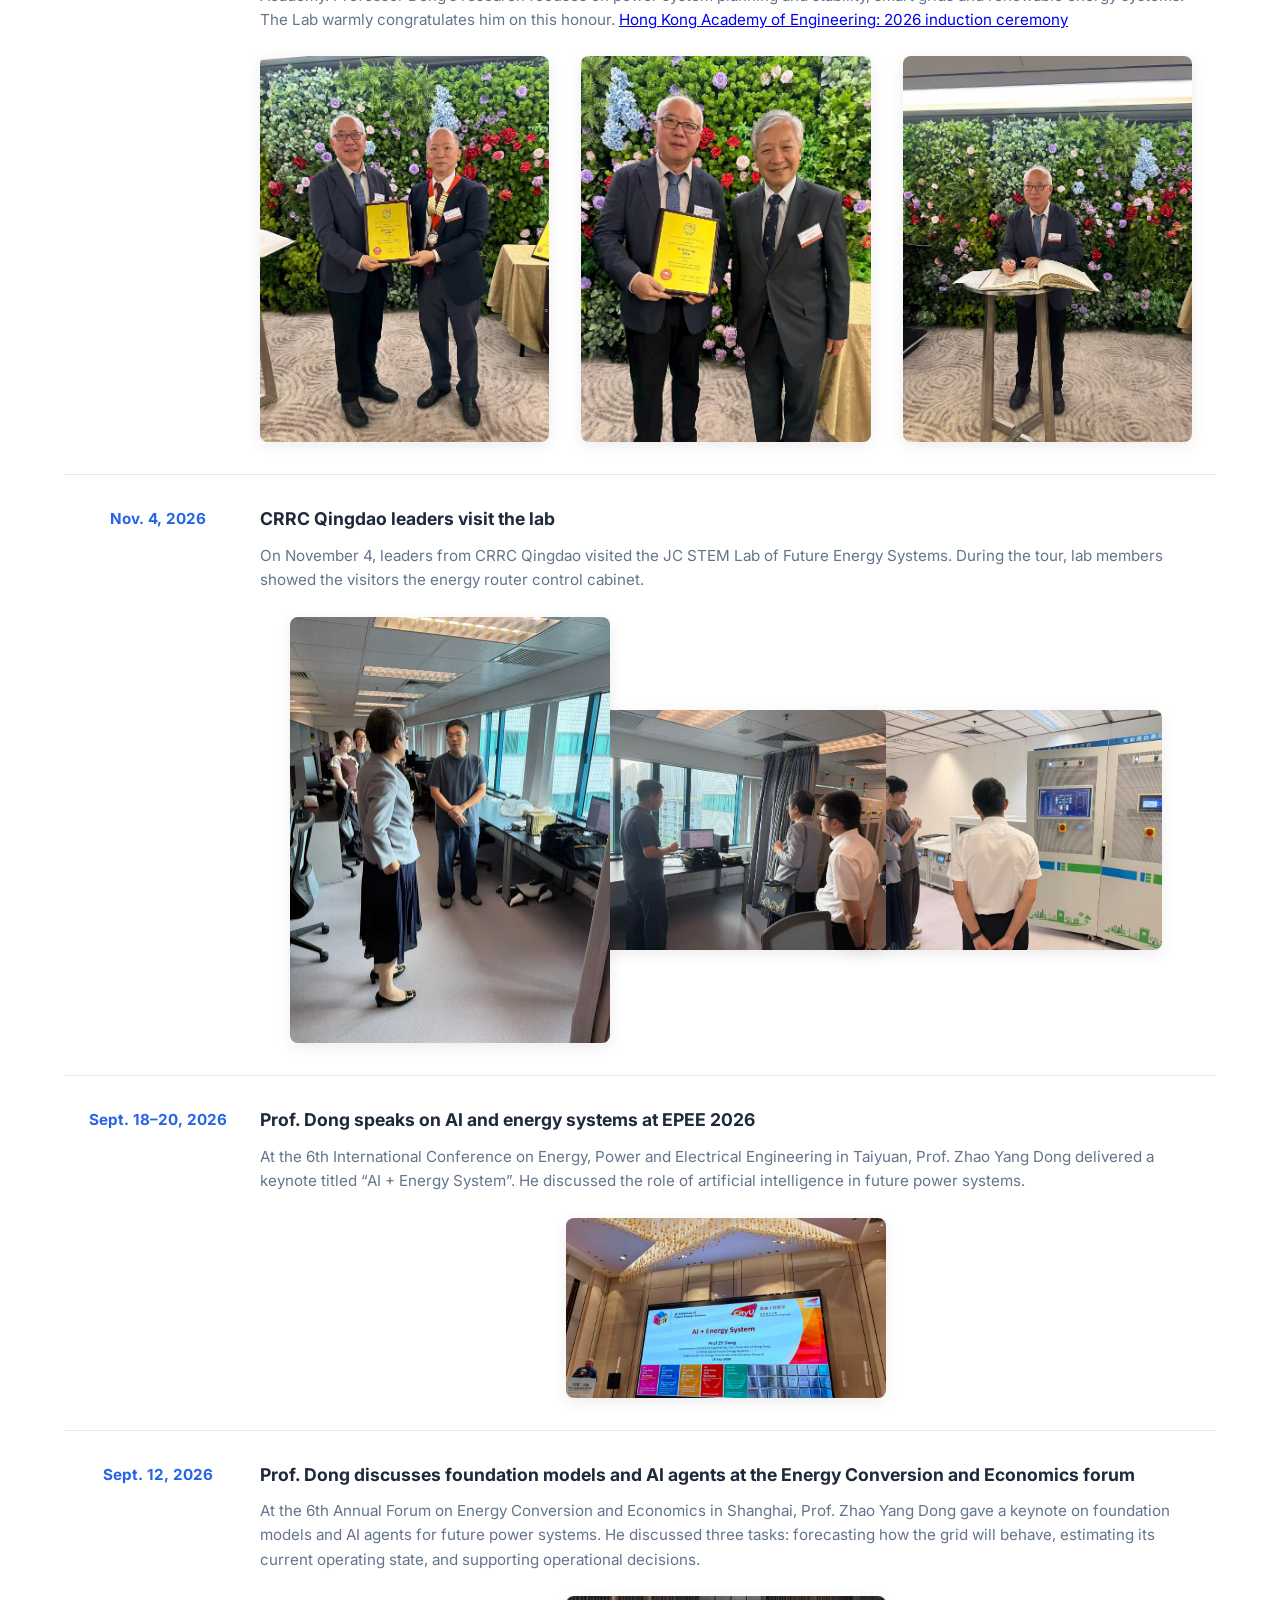
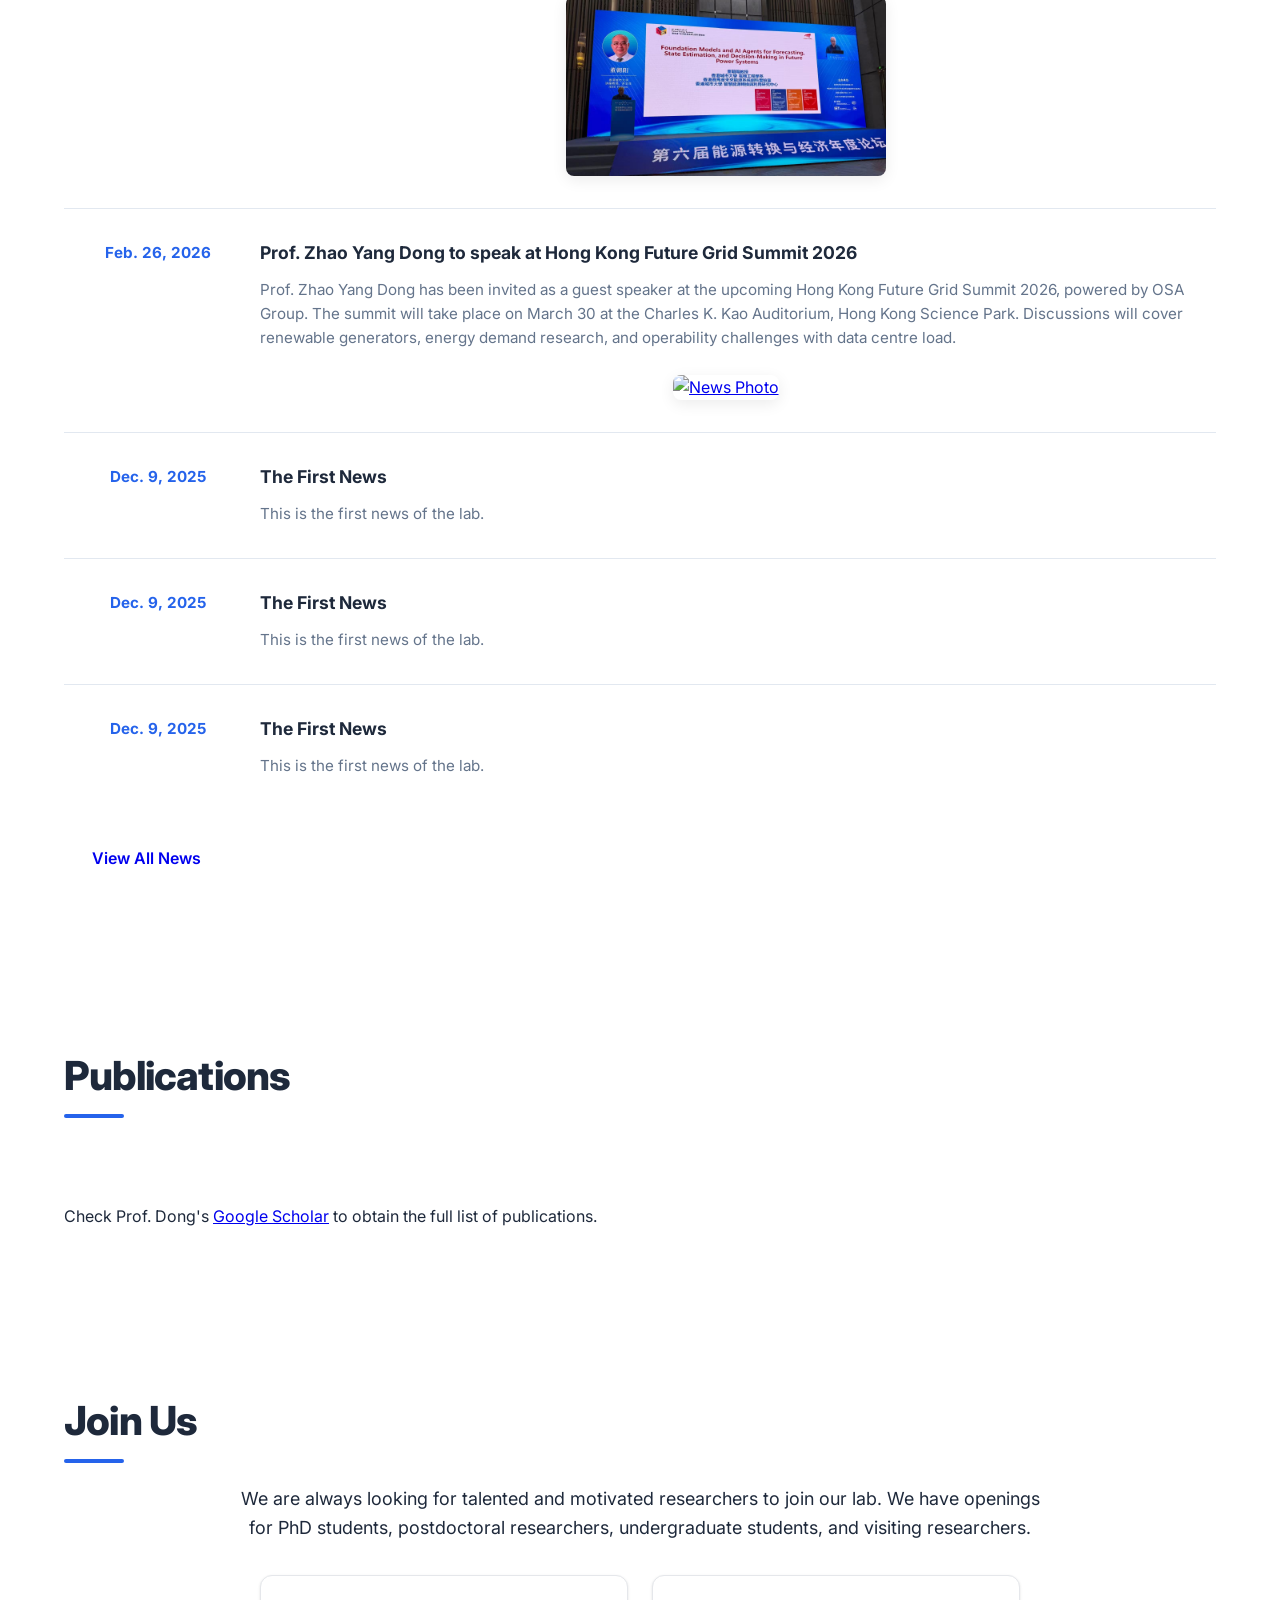
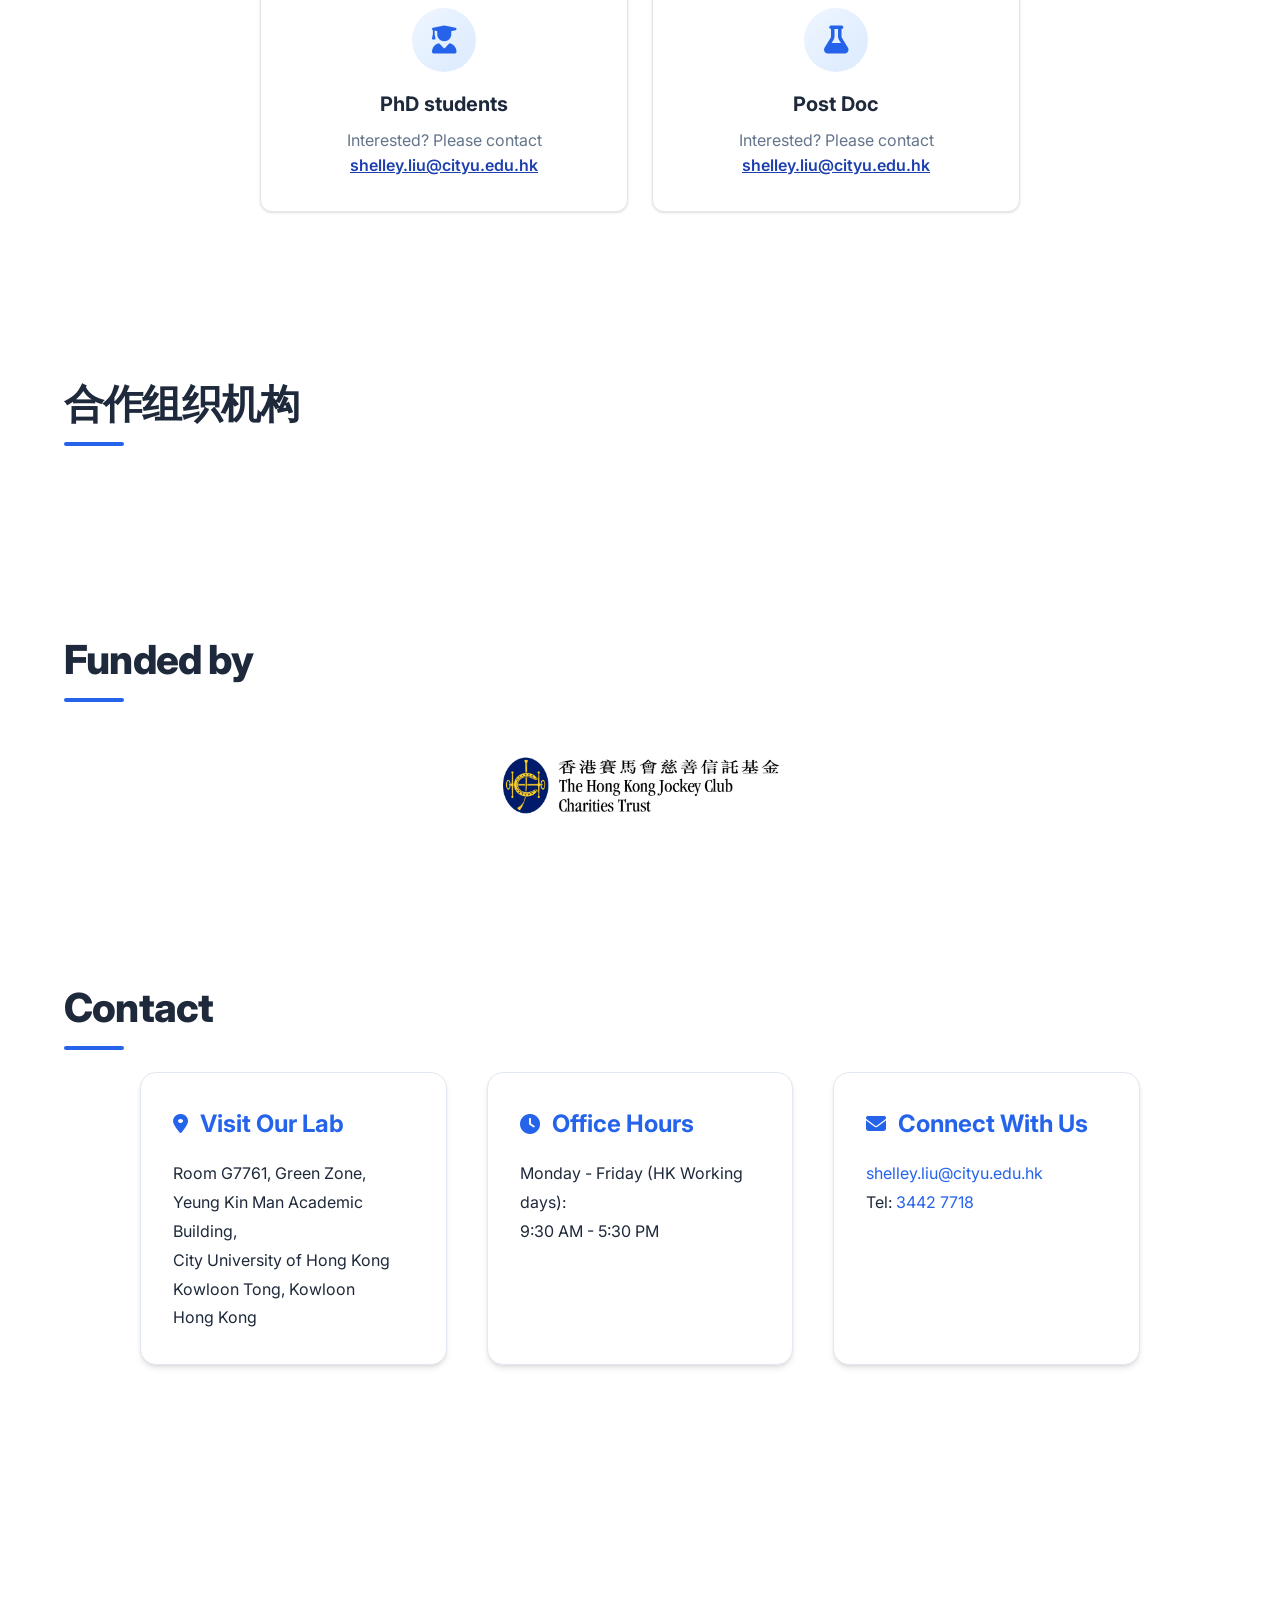
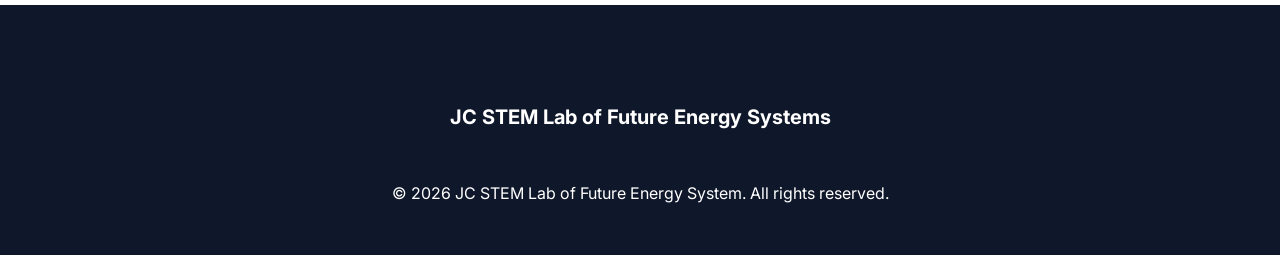
==== commit 0782d2d6: "Add partner organizations section" ====
--- a/index.html
+++ b/index.html
@@ -402,6 +402,12 @@
                         <a href="mailto:shelley.liu@cityu.edu.hk">shelley.liu@cityu.edu.hk</a>
                     </article>
                 </div>
+            </div>
+        </section>
+
+        <section id="partners" class="section">
+            <div class="container text-center">
+                <h2 class="section-title">合作组织机构</h2>
             </div>
         </section>
 
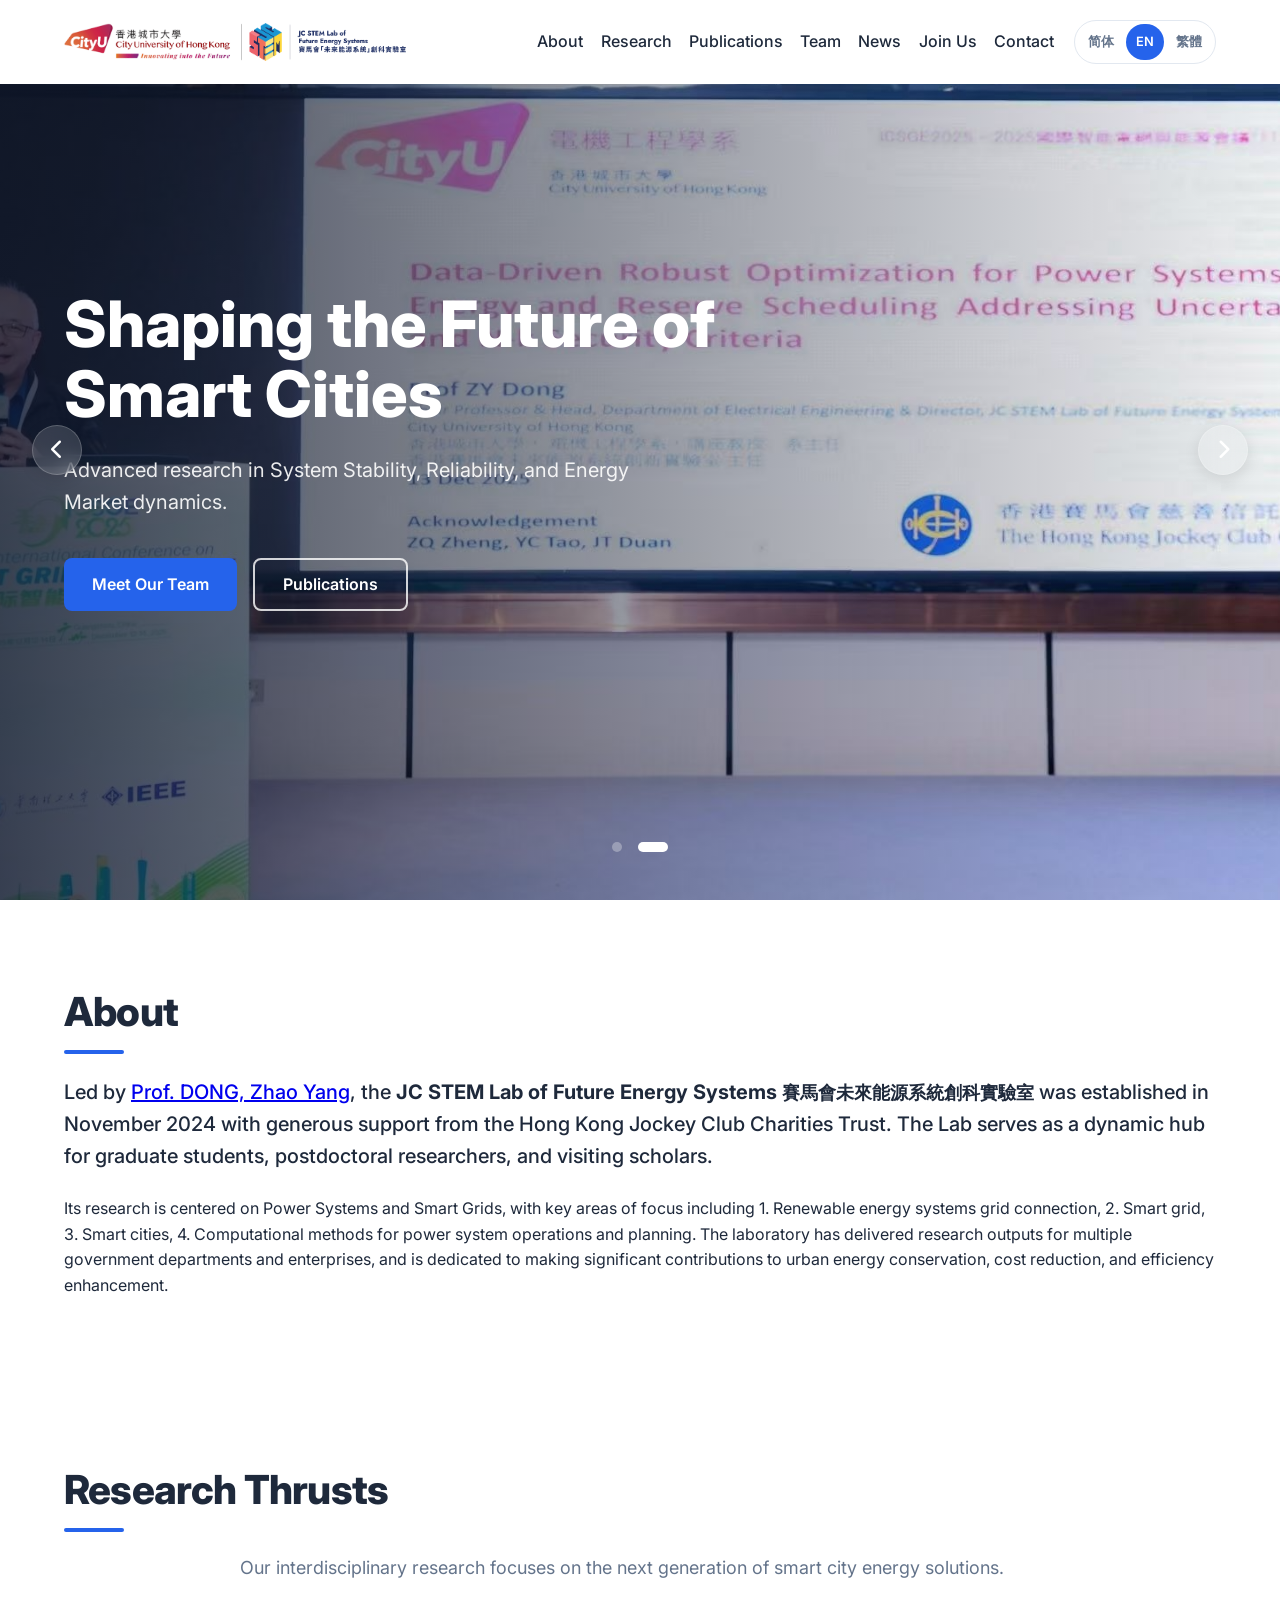
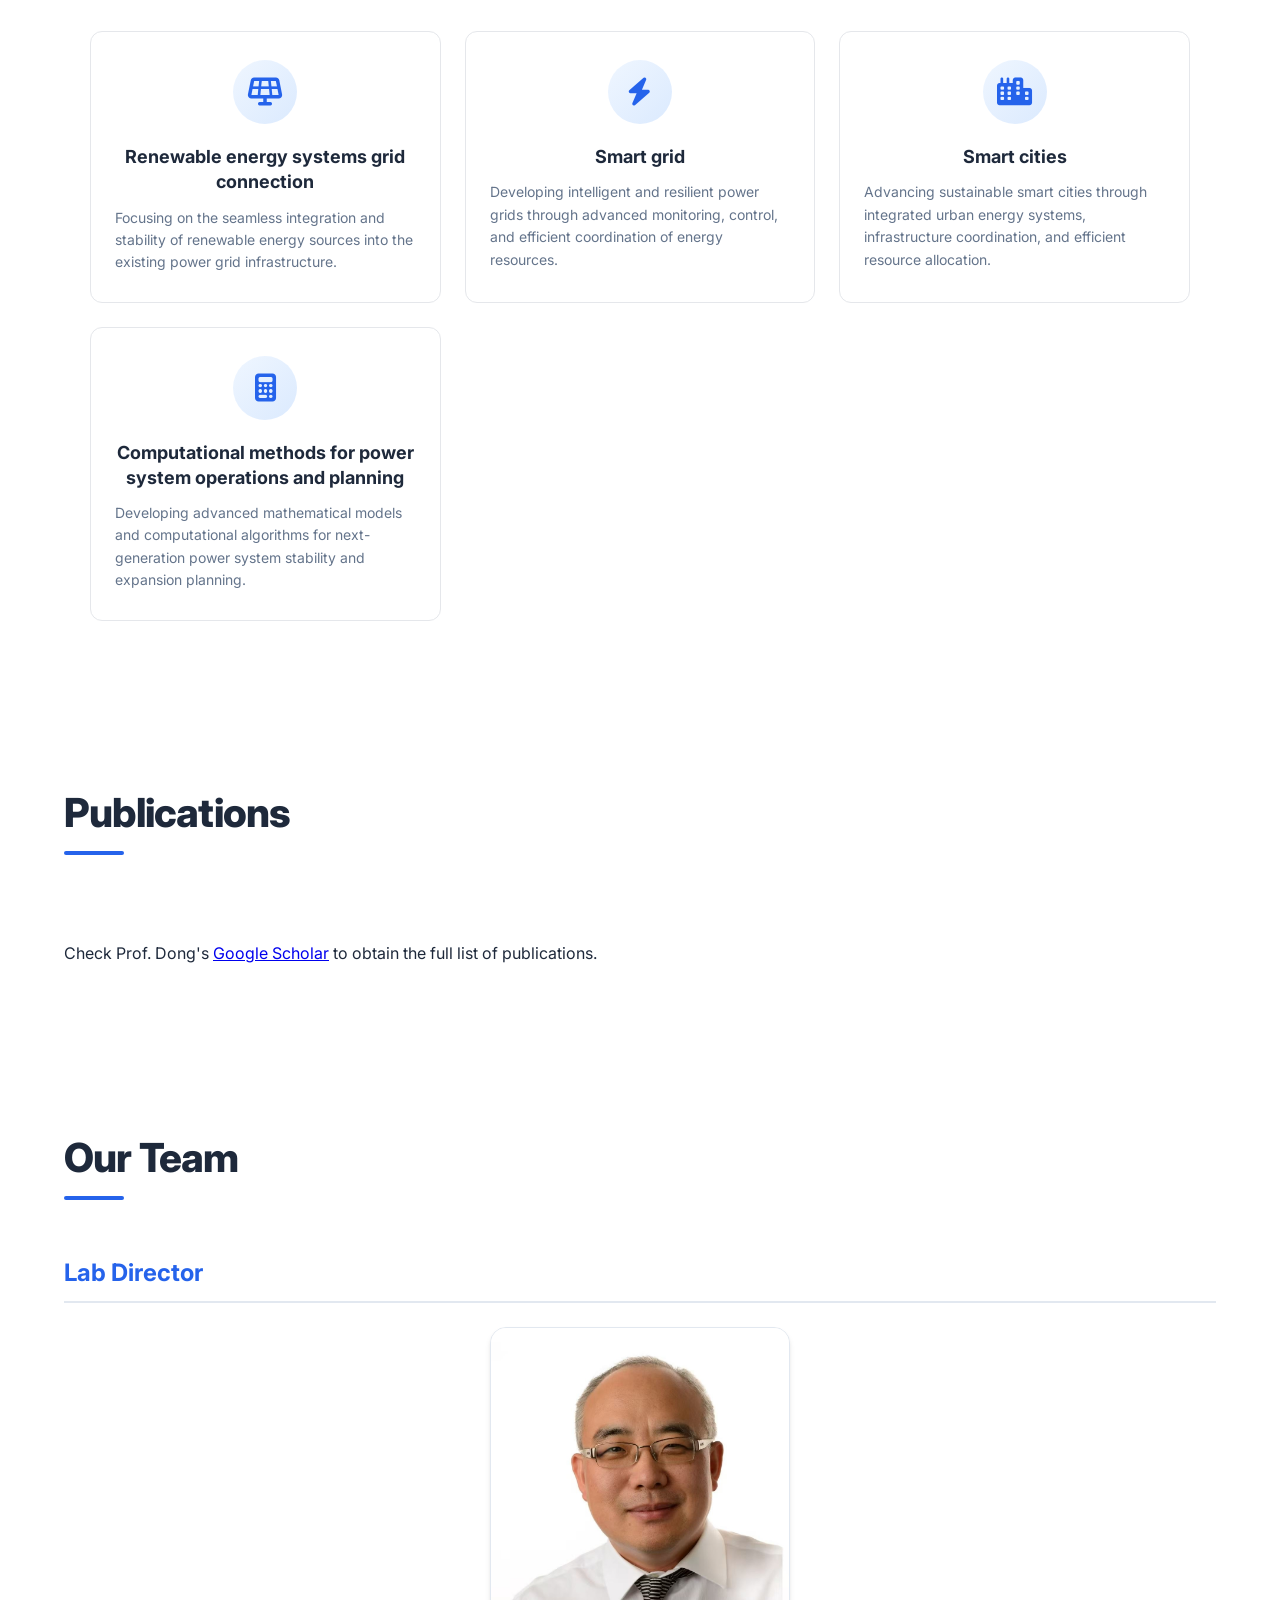
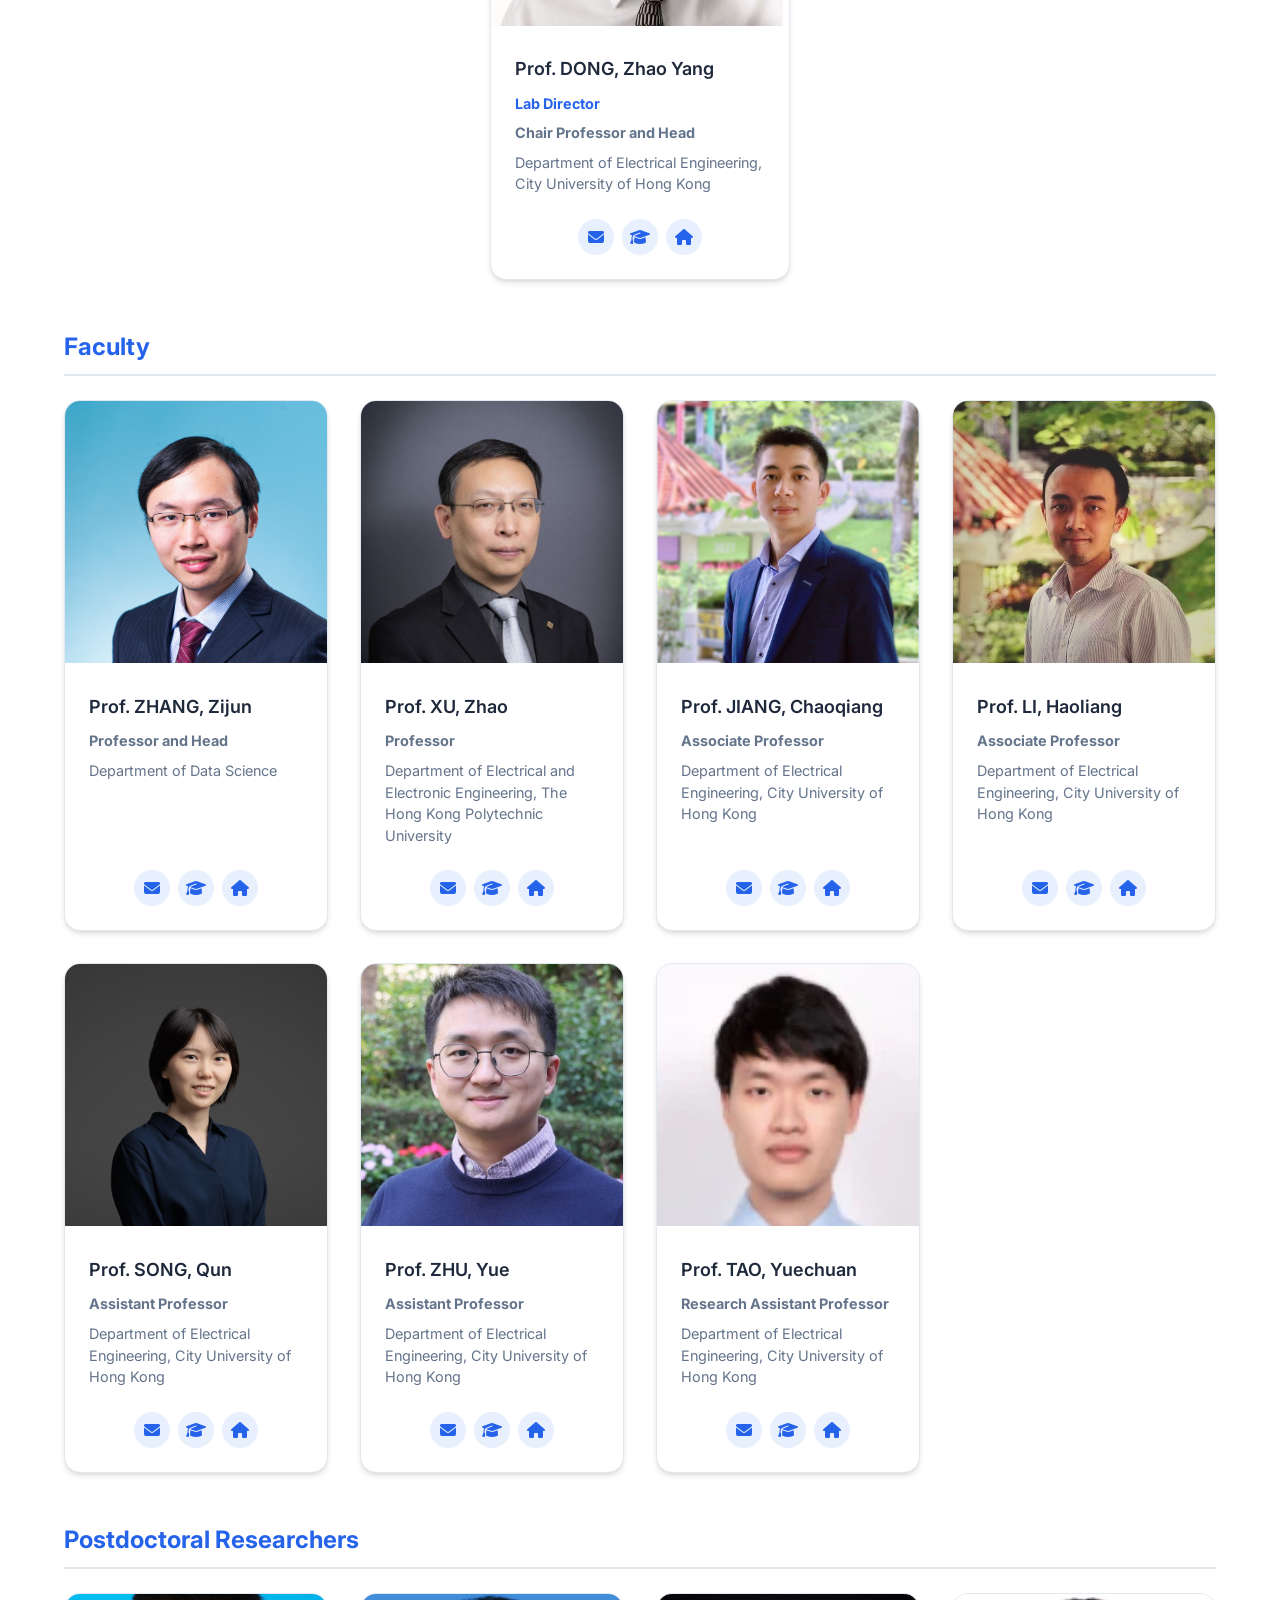
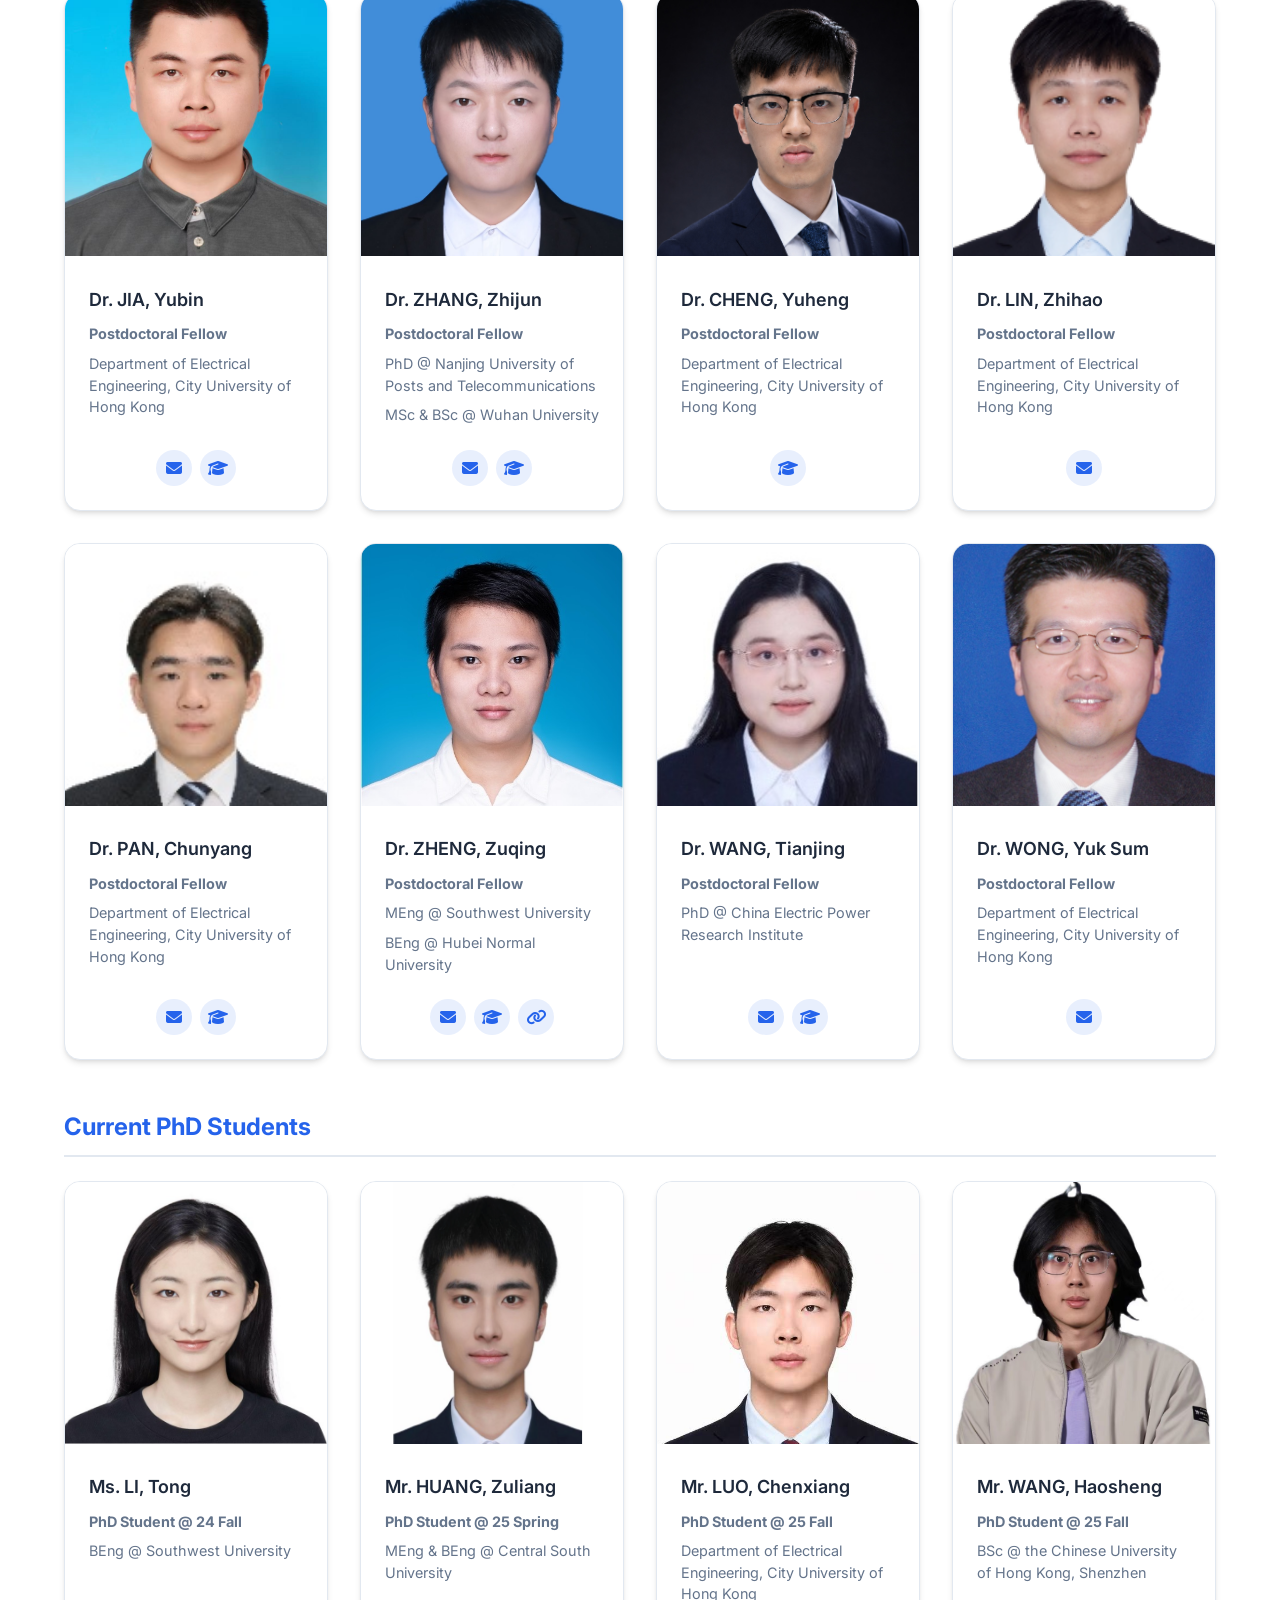
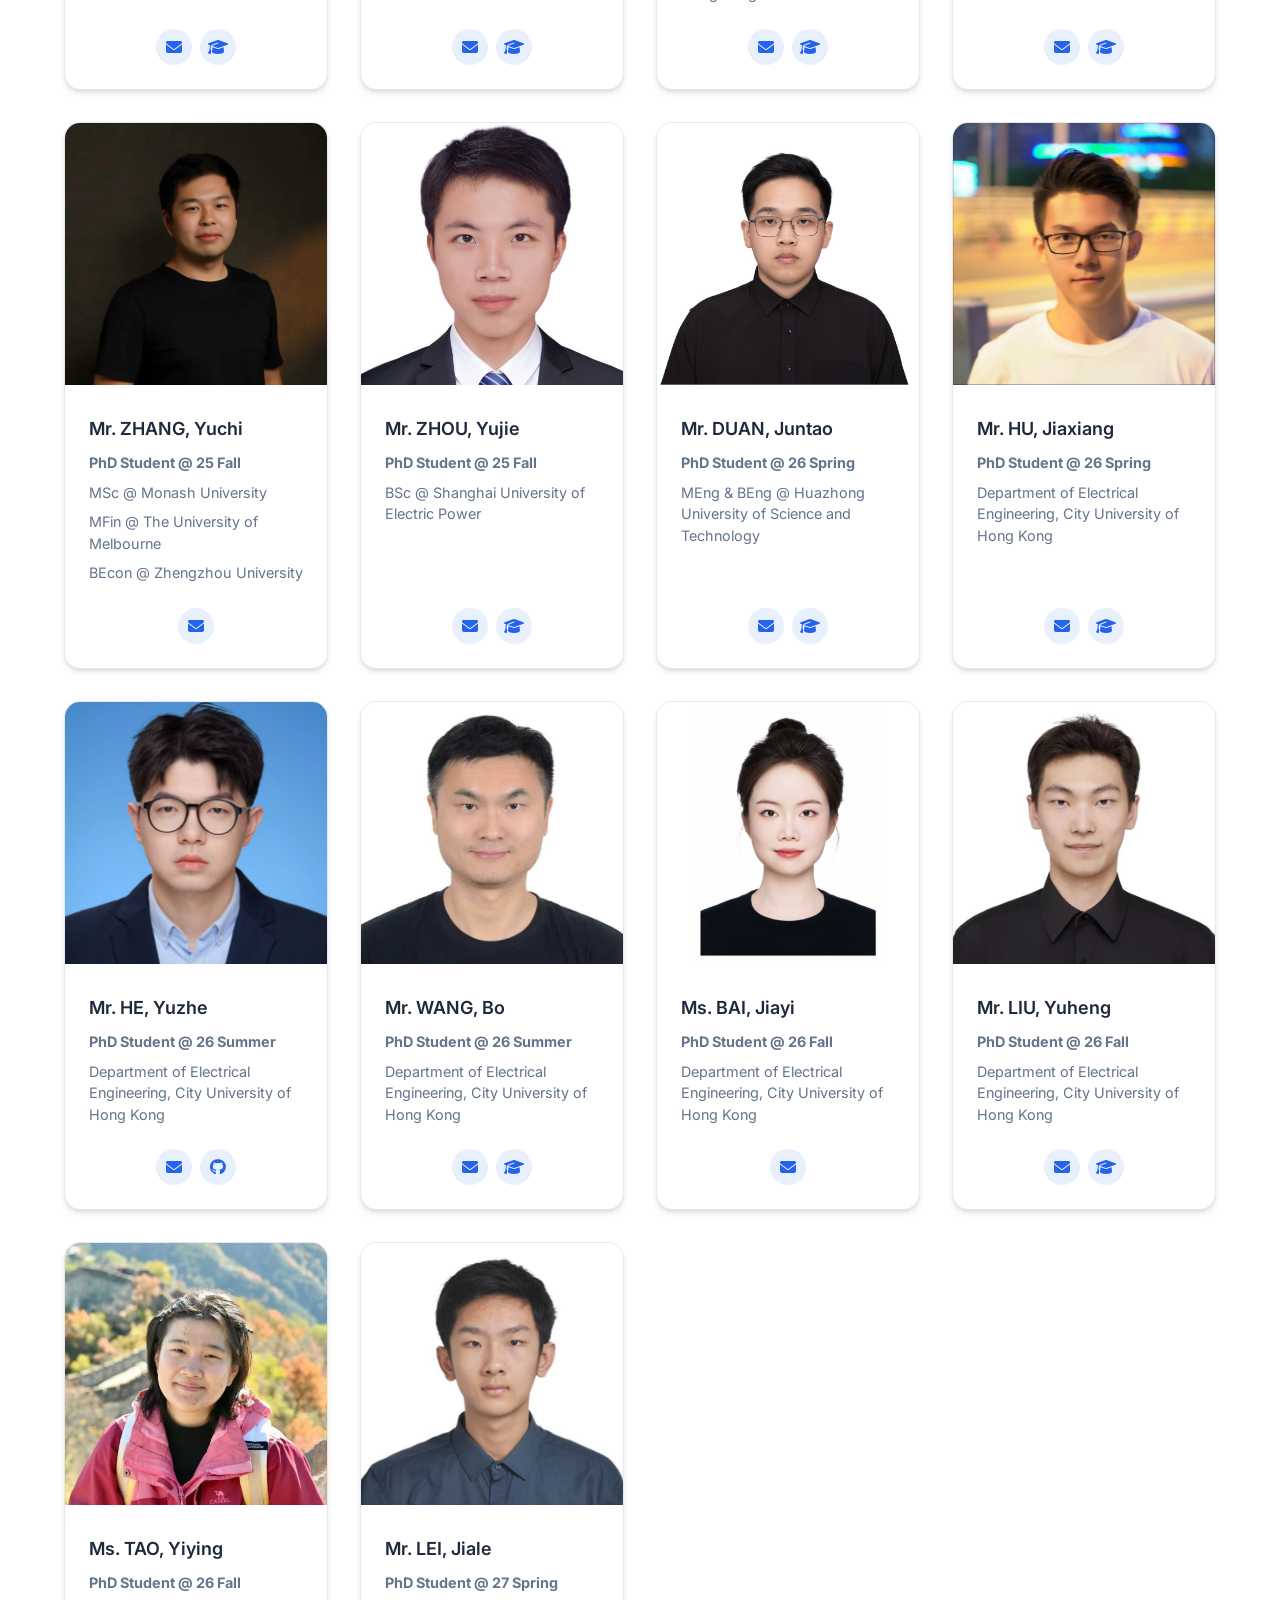
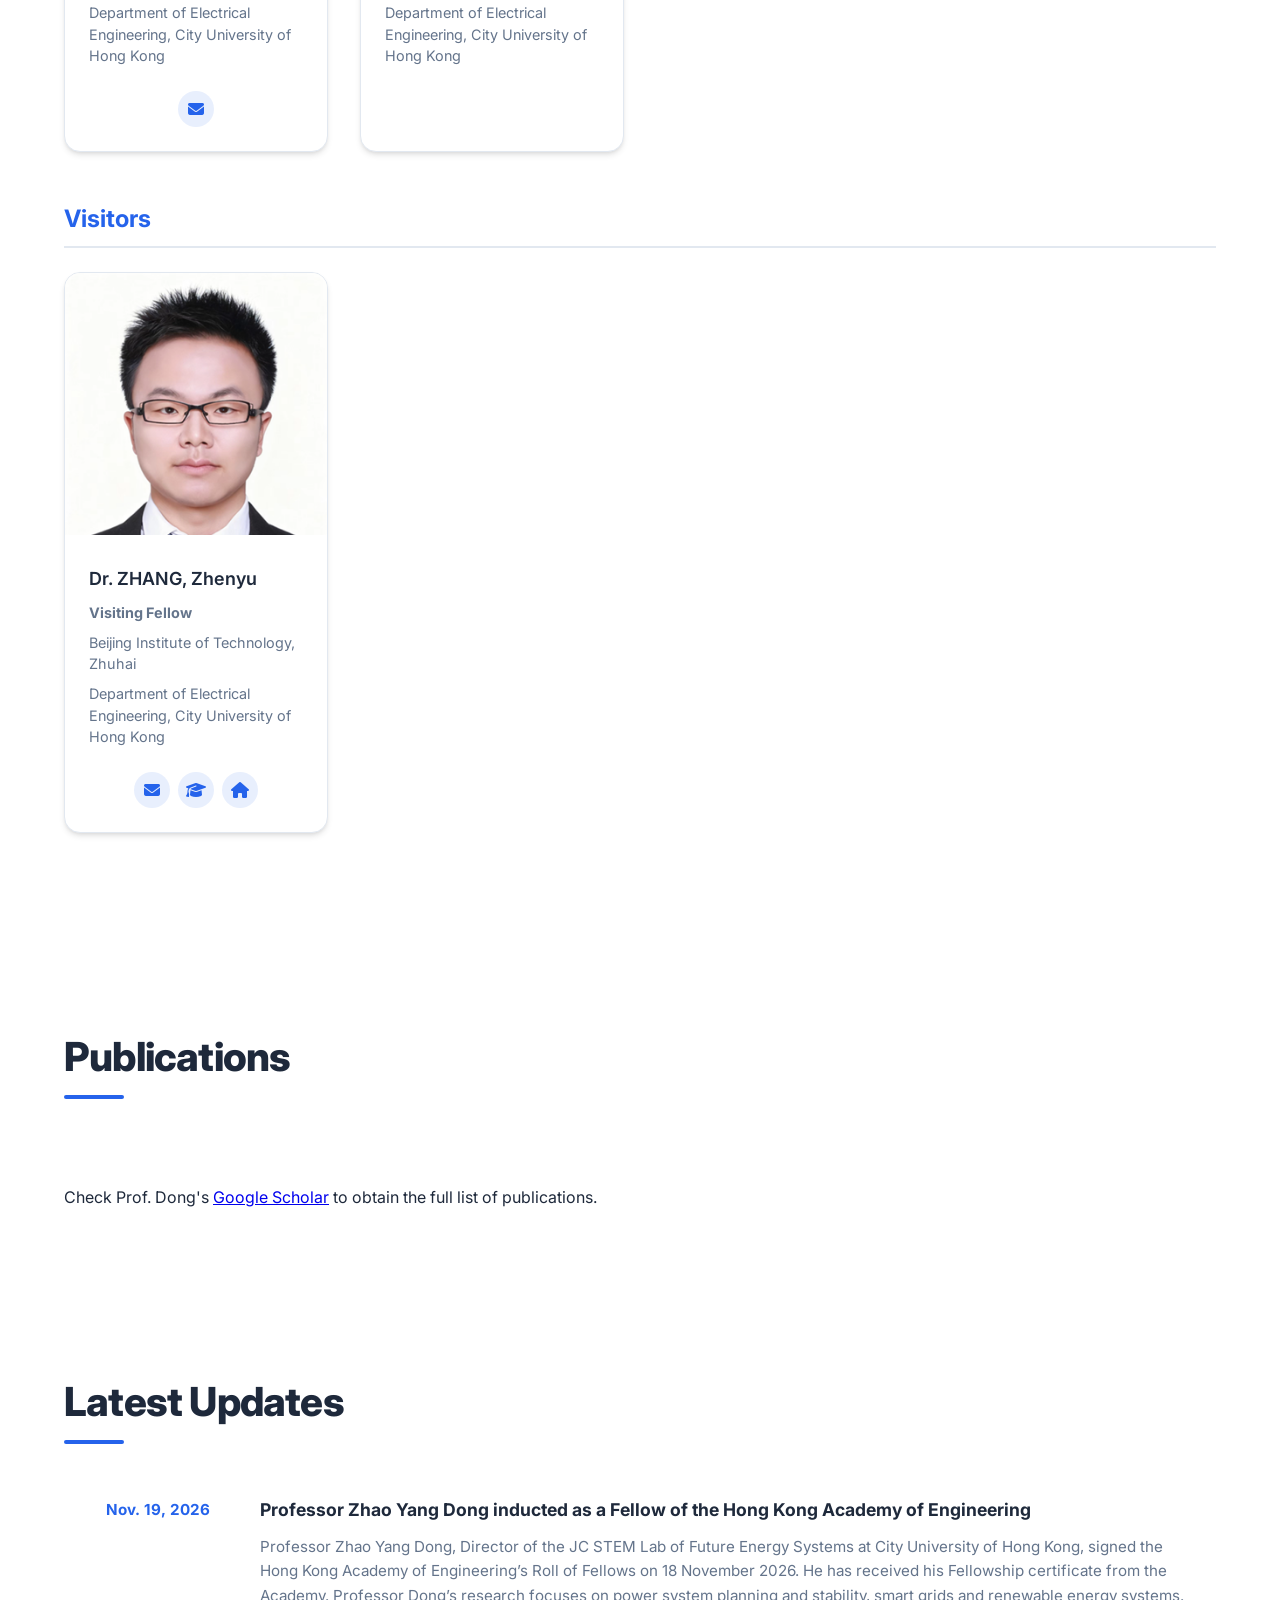
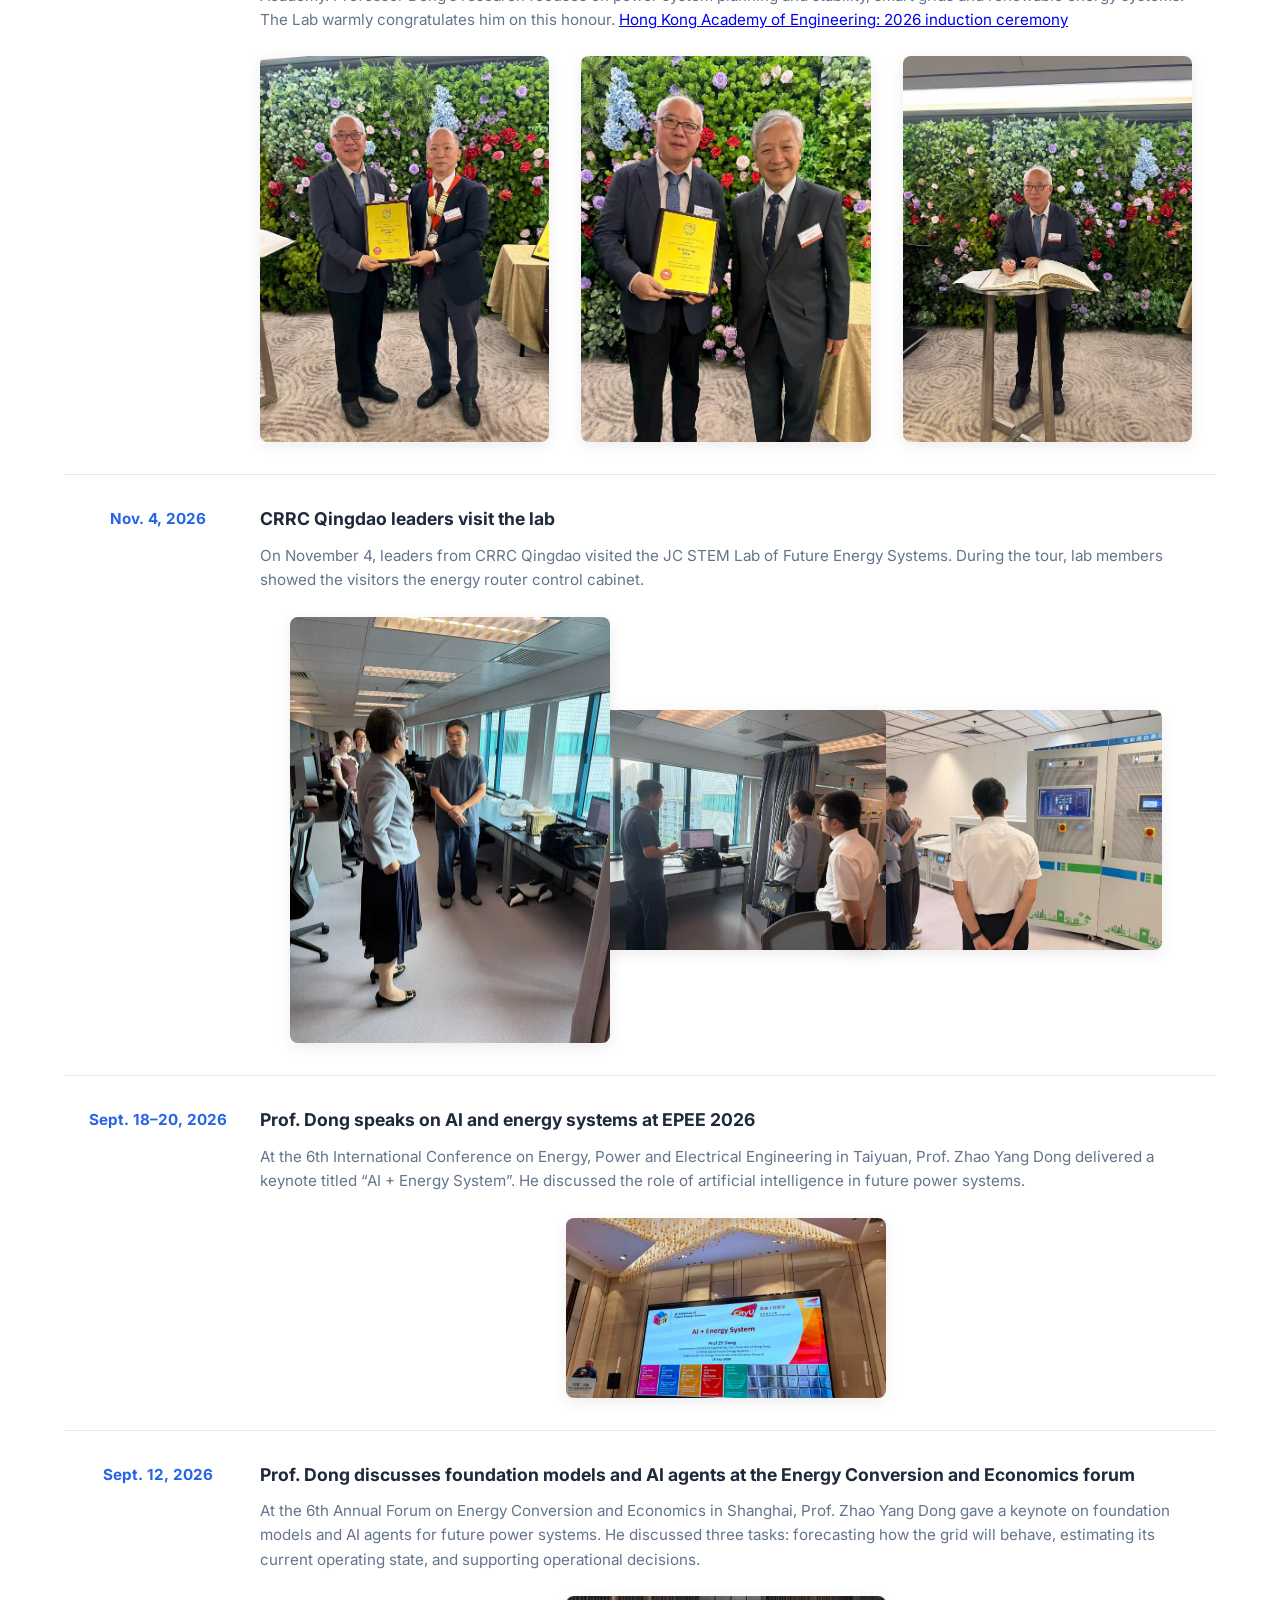
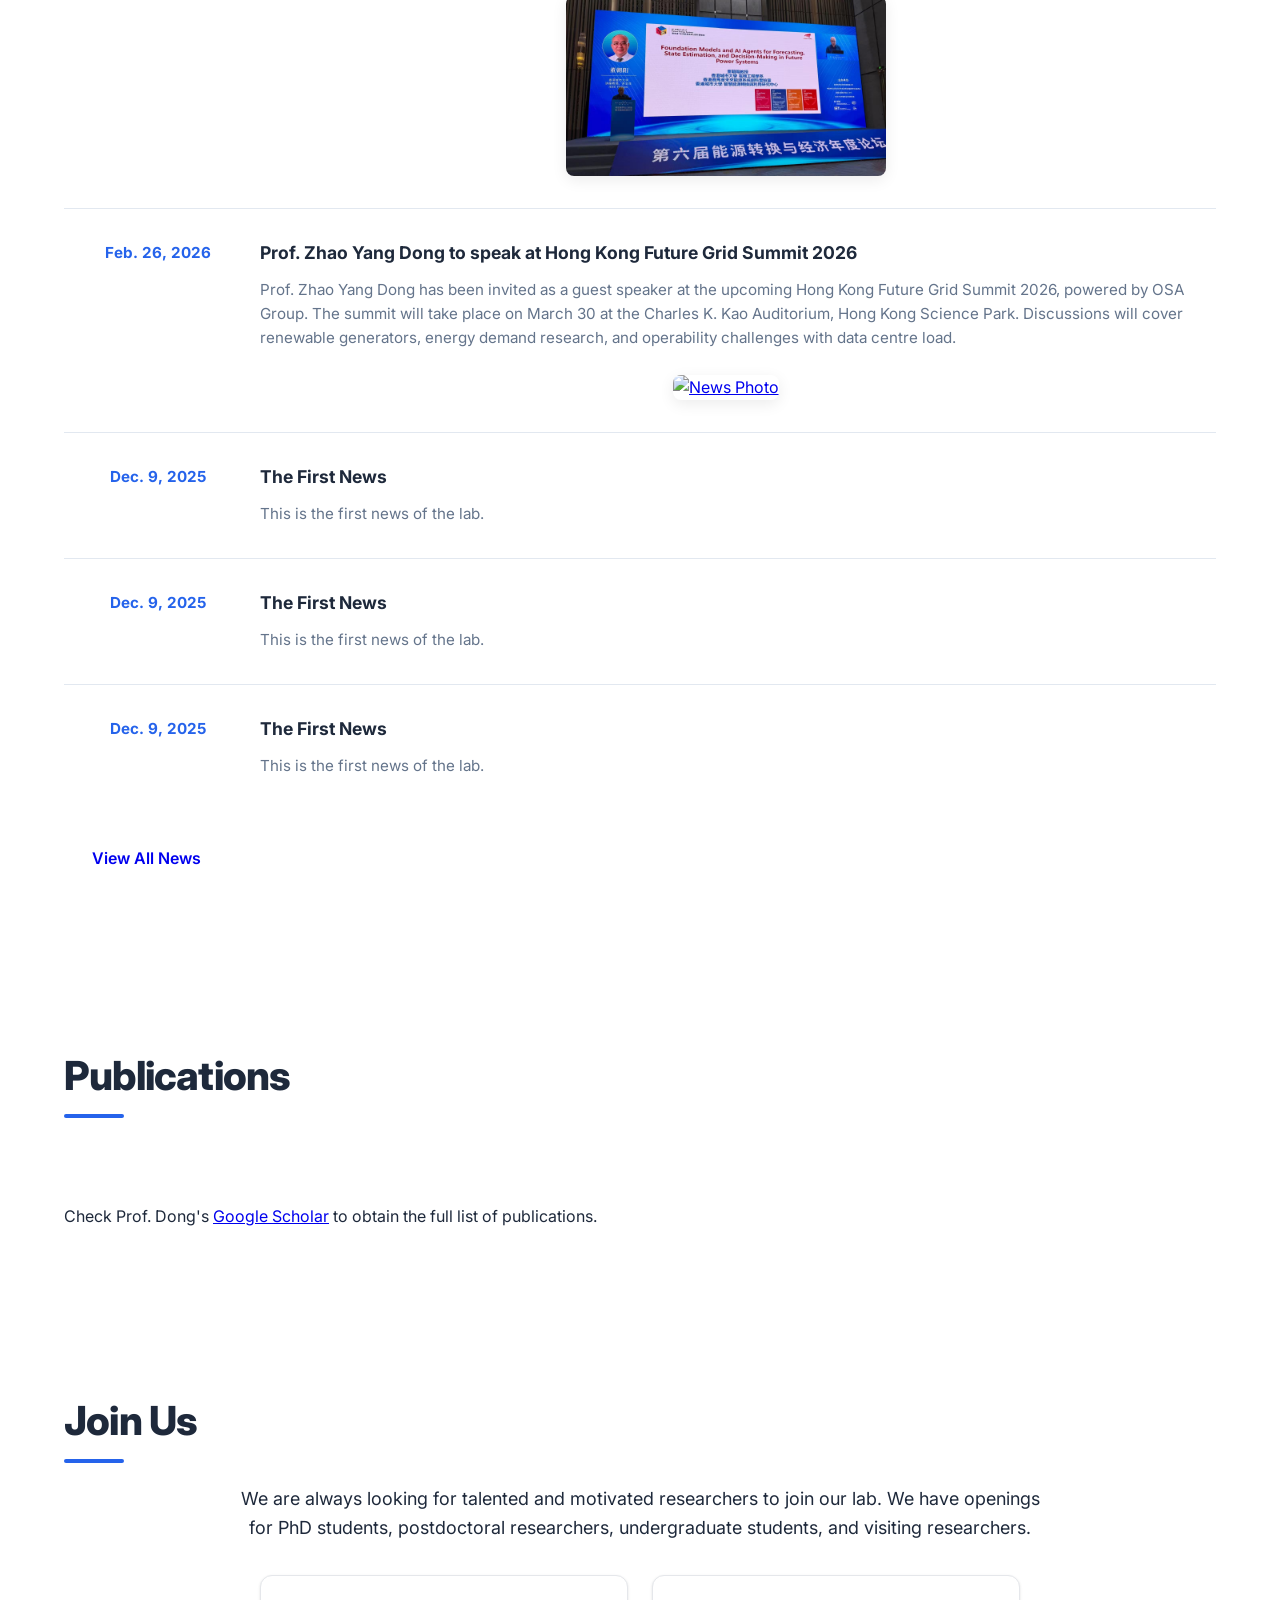
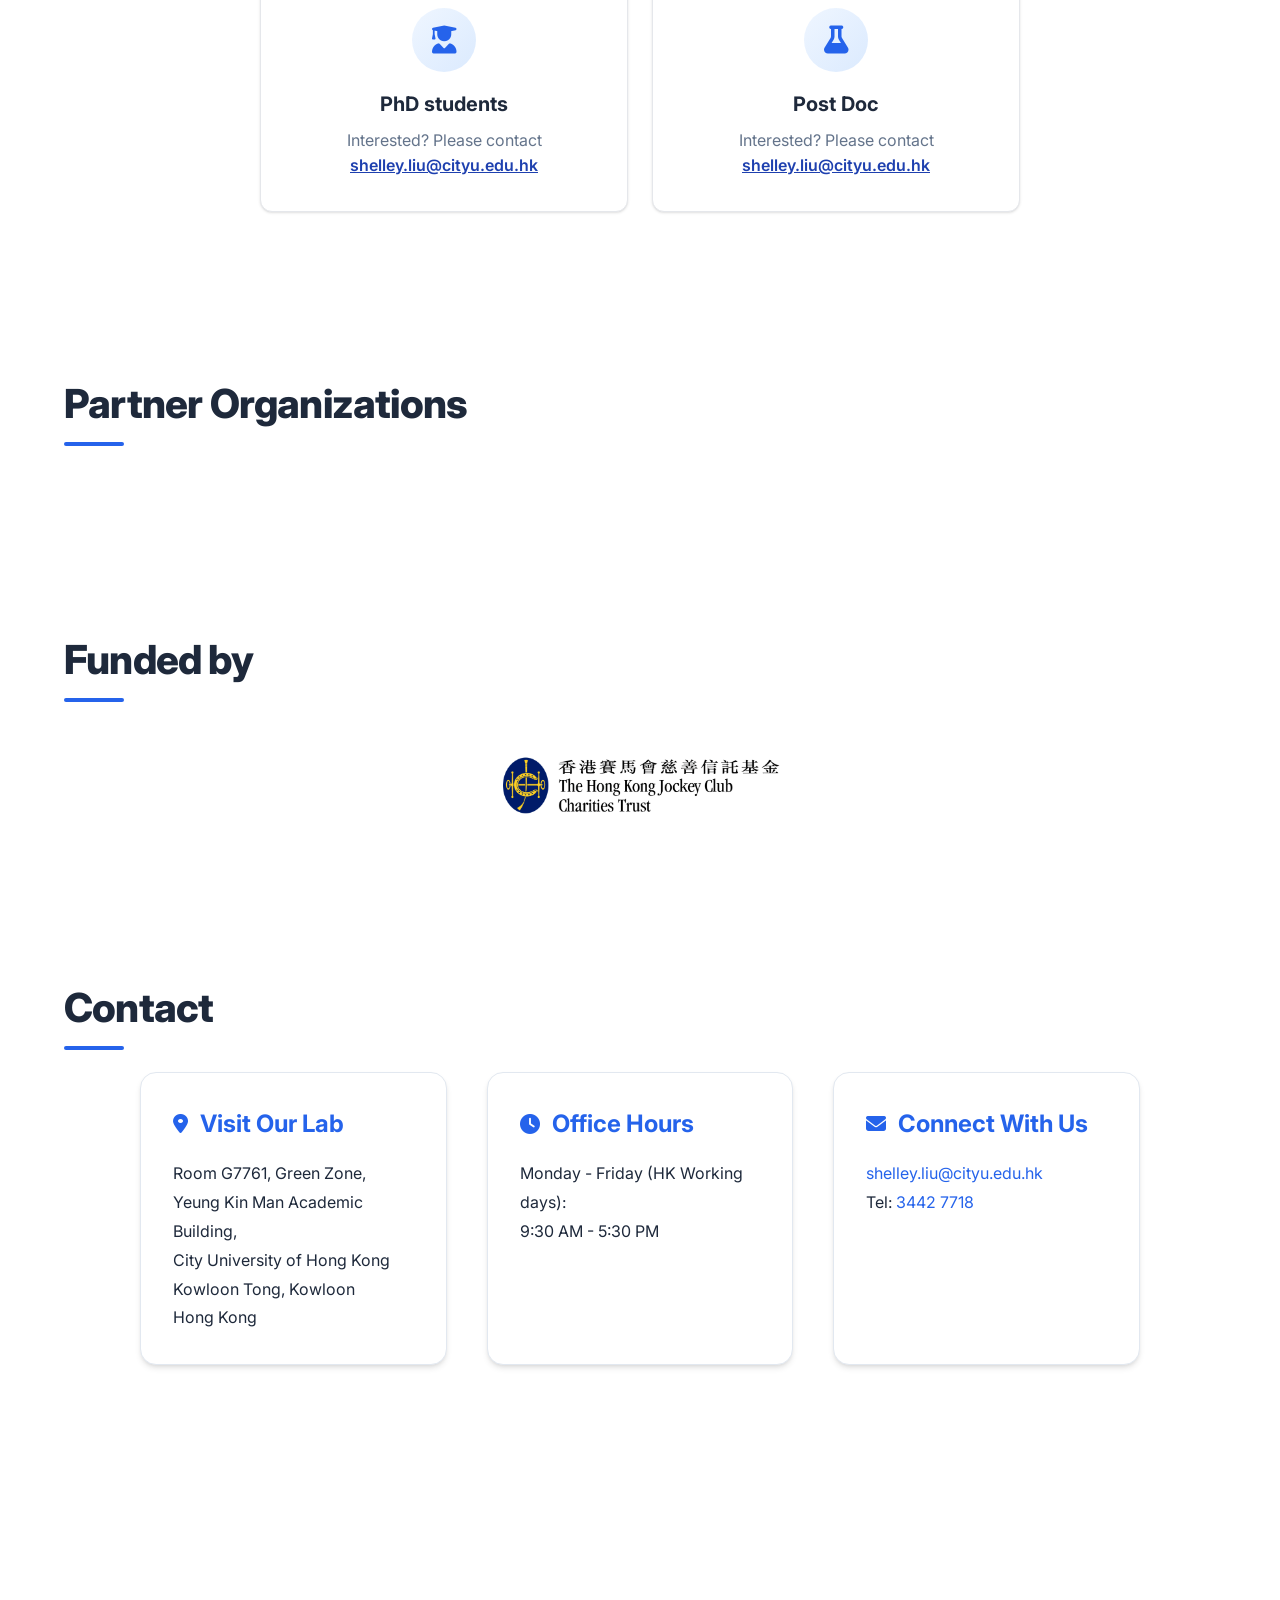
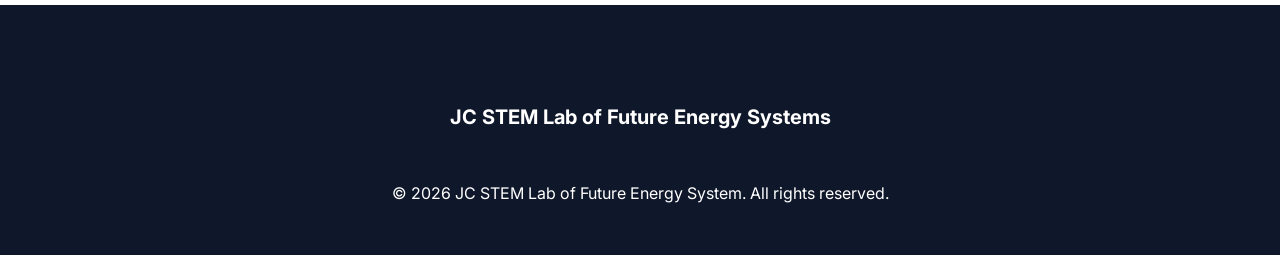
==== commit 12fc55ee: "Use English source title for partner section" ====
--- a/index.html
+++ b/index.html
@@ -407,7 +407,7 @@
 
         <section id="partners" class="section">
             <div class="container text-center">
-                <h2 class="section-title">合作组织机构</h2>
+                <h2 class="section-title">Partner Organizations</h2>
             </div>
         </section>
 
